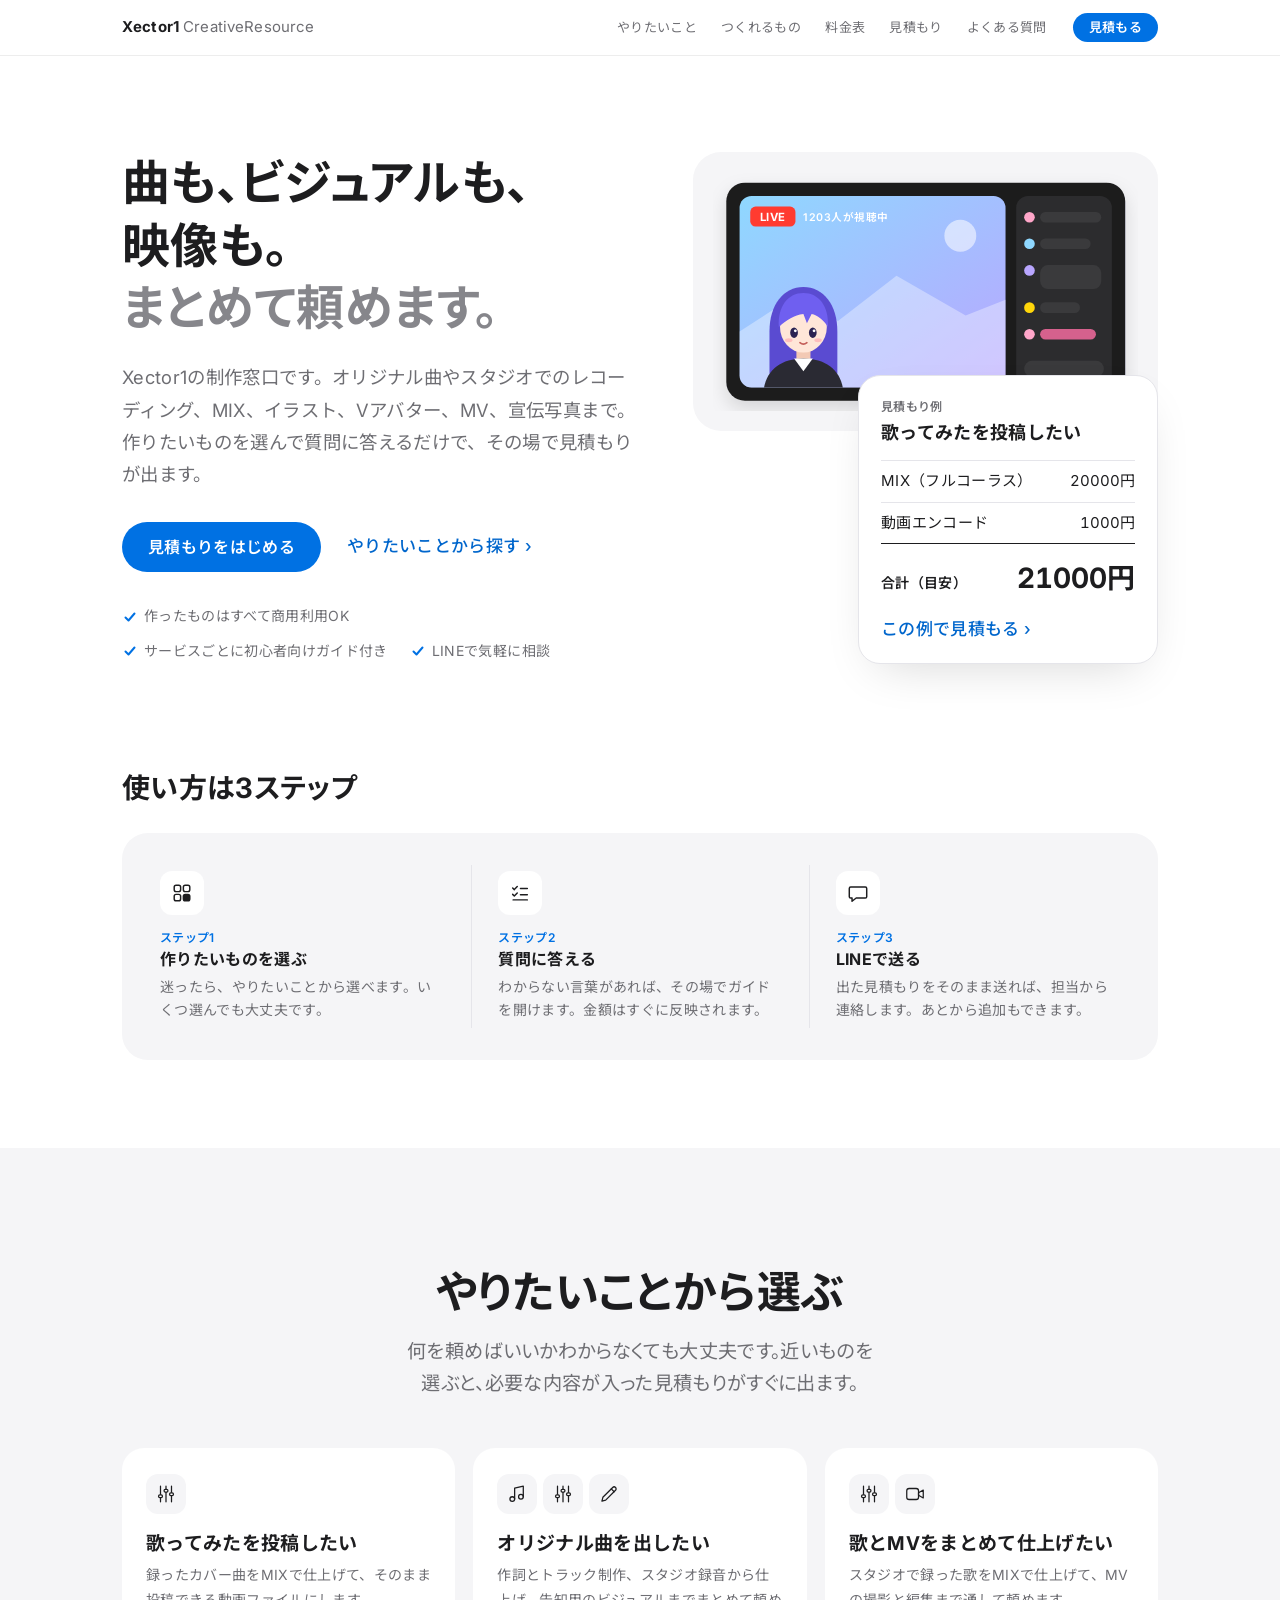
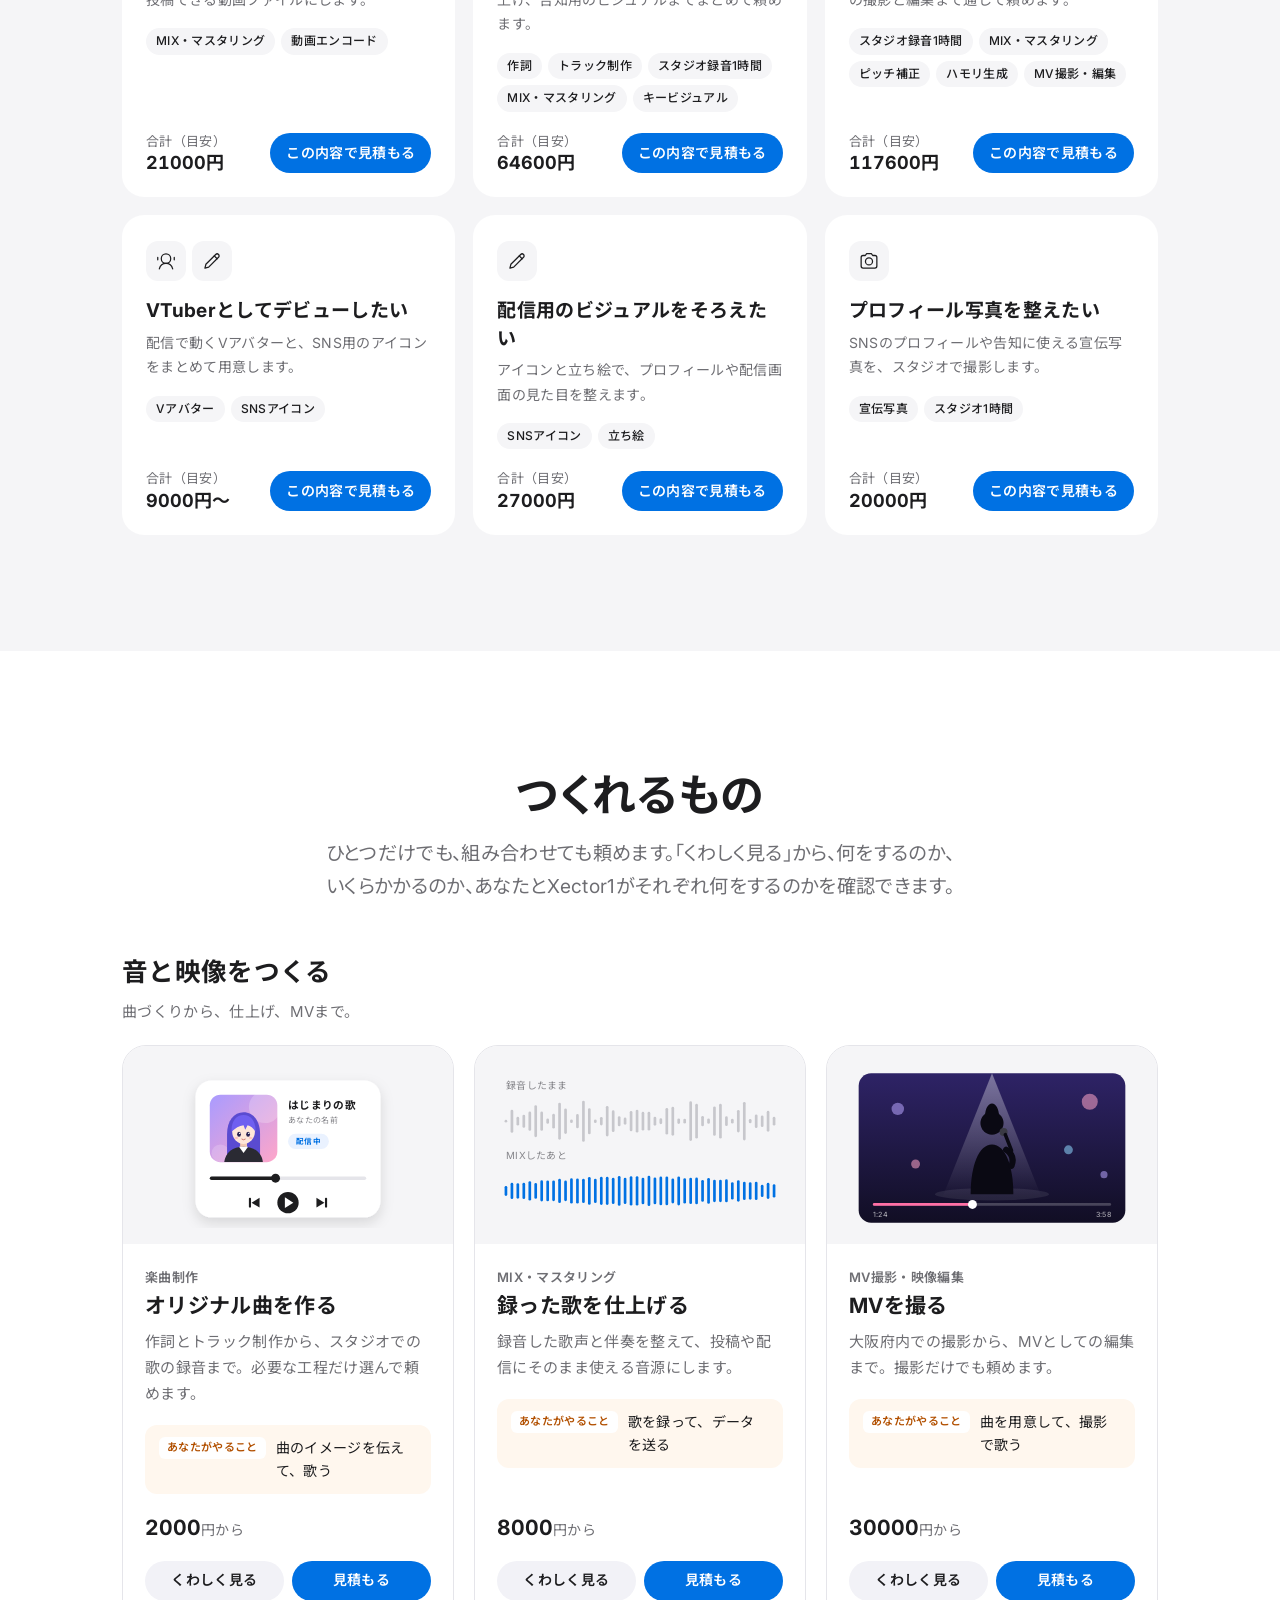
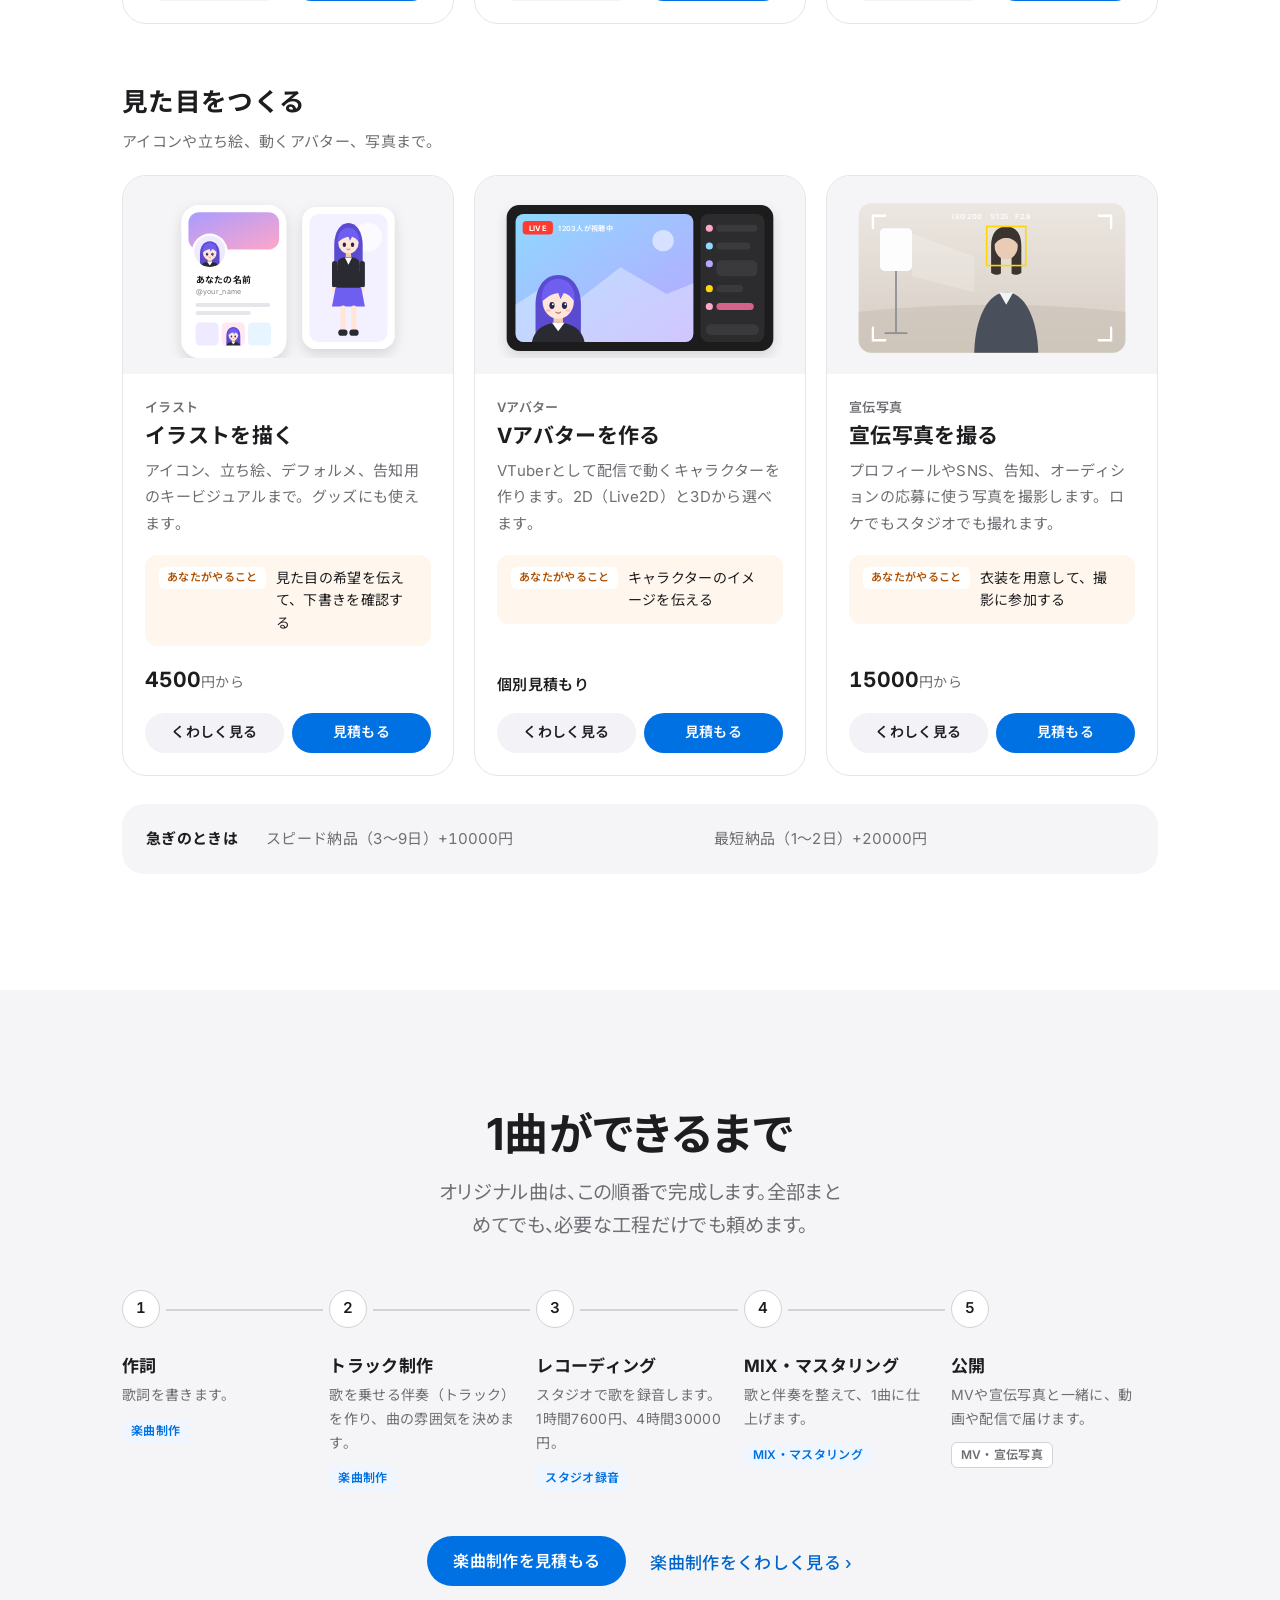
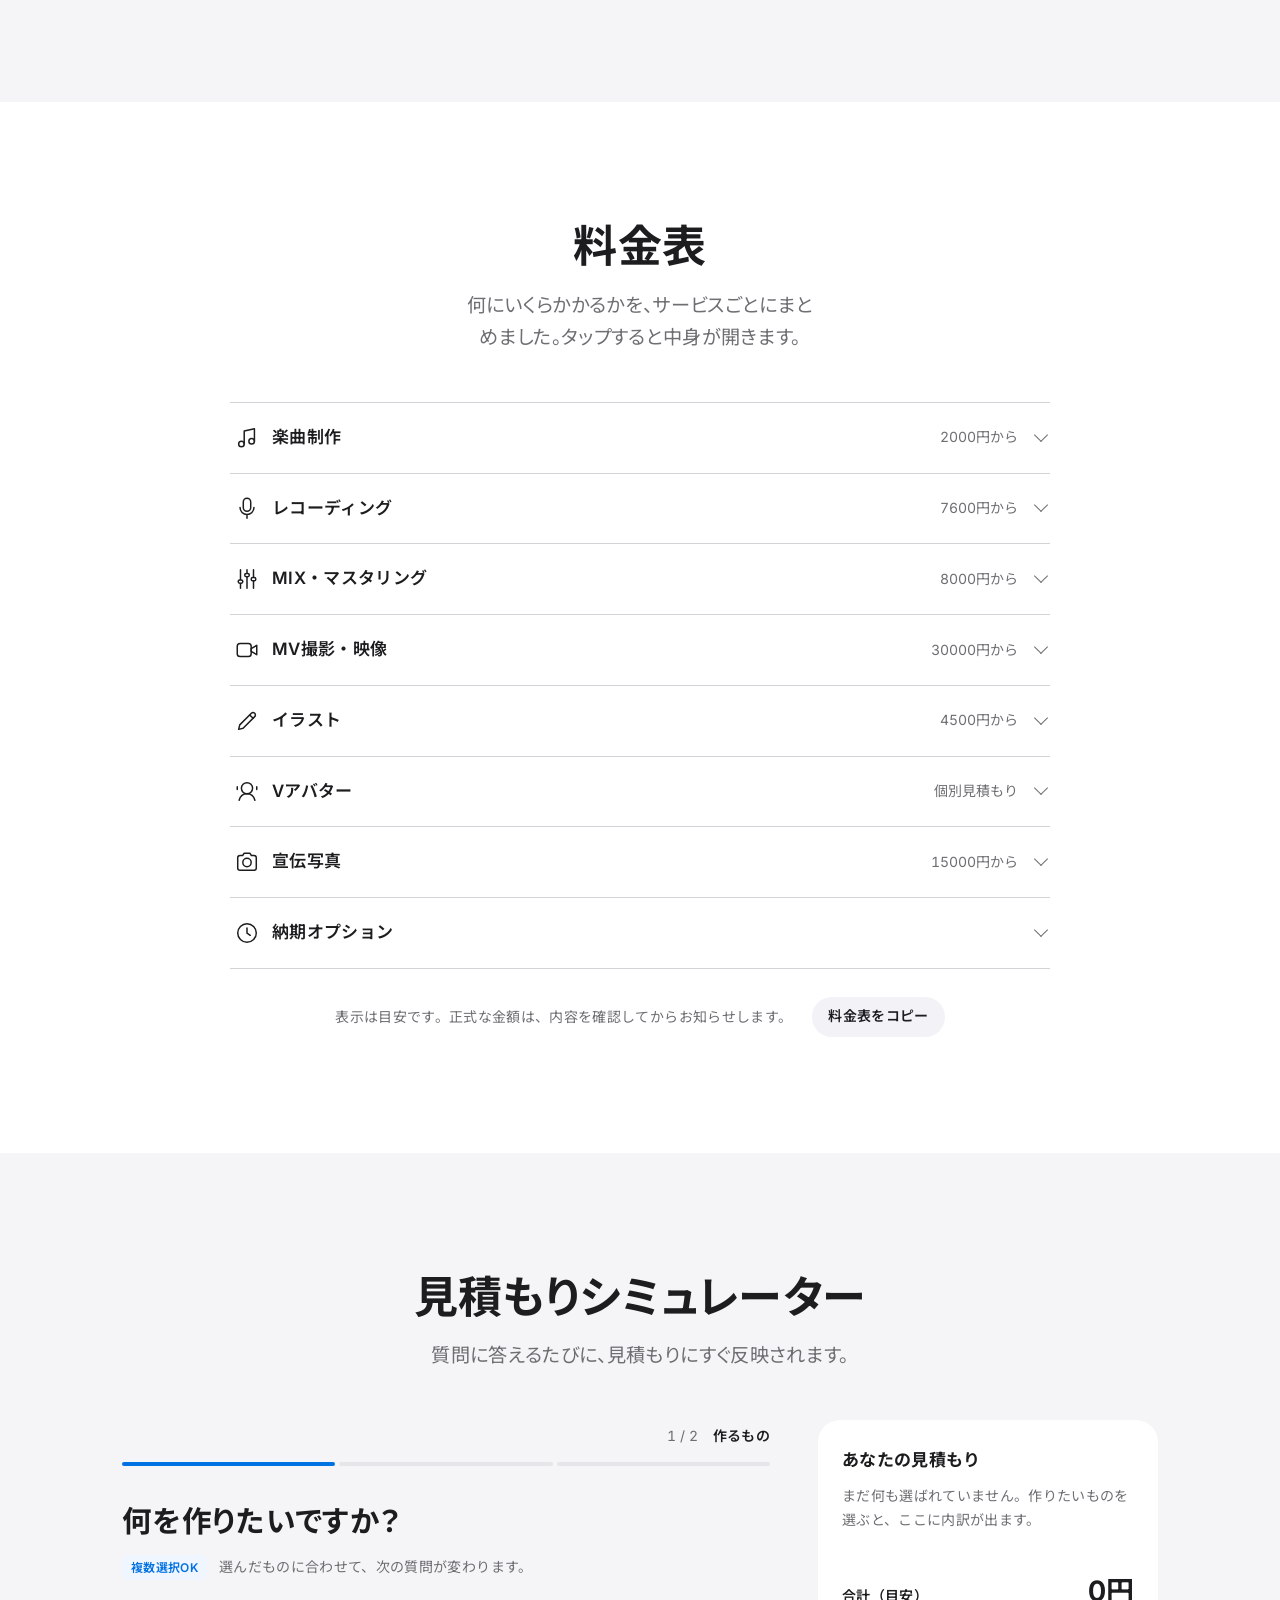
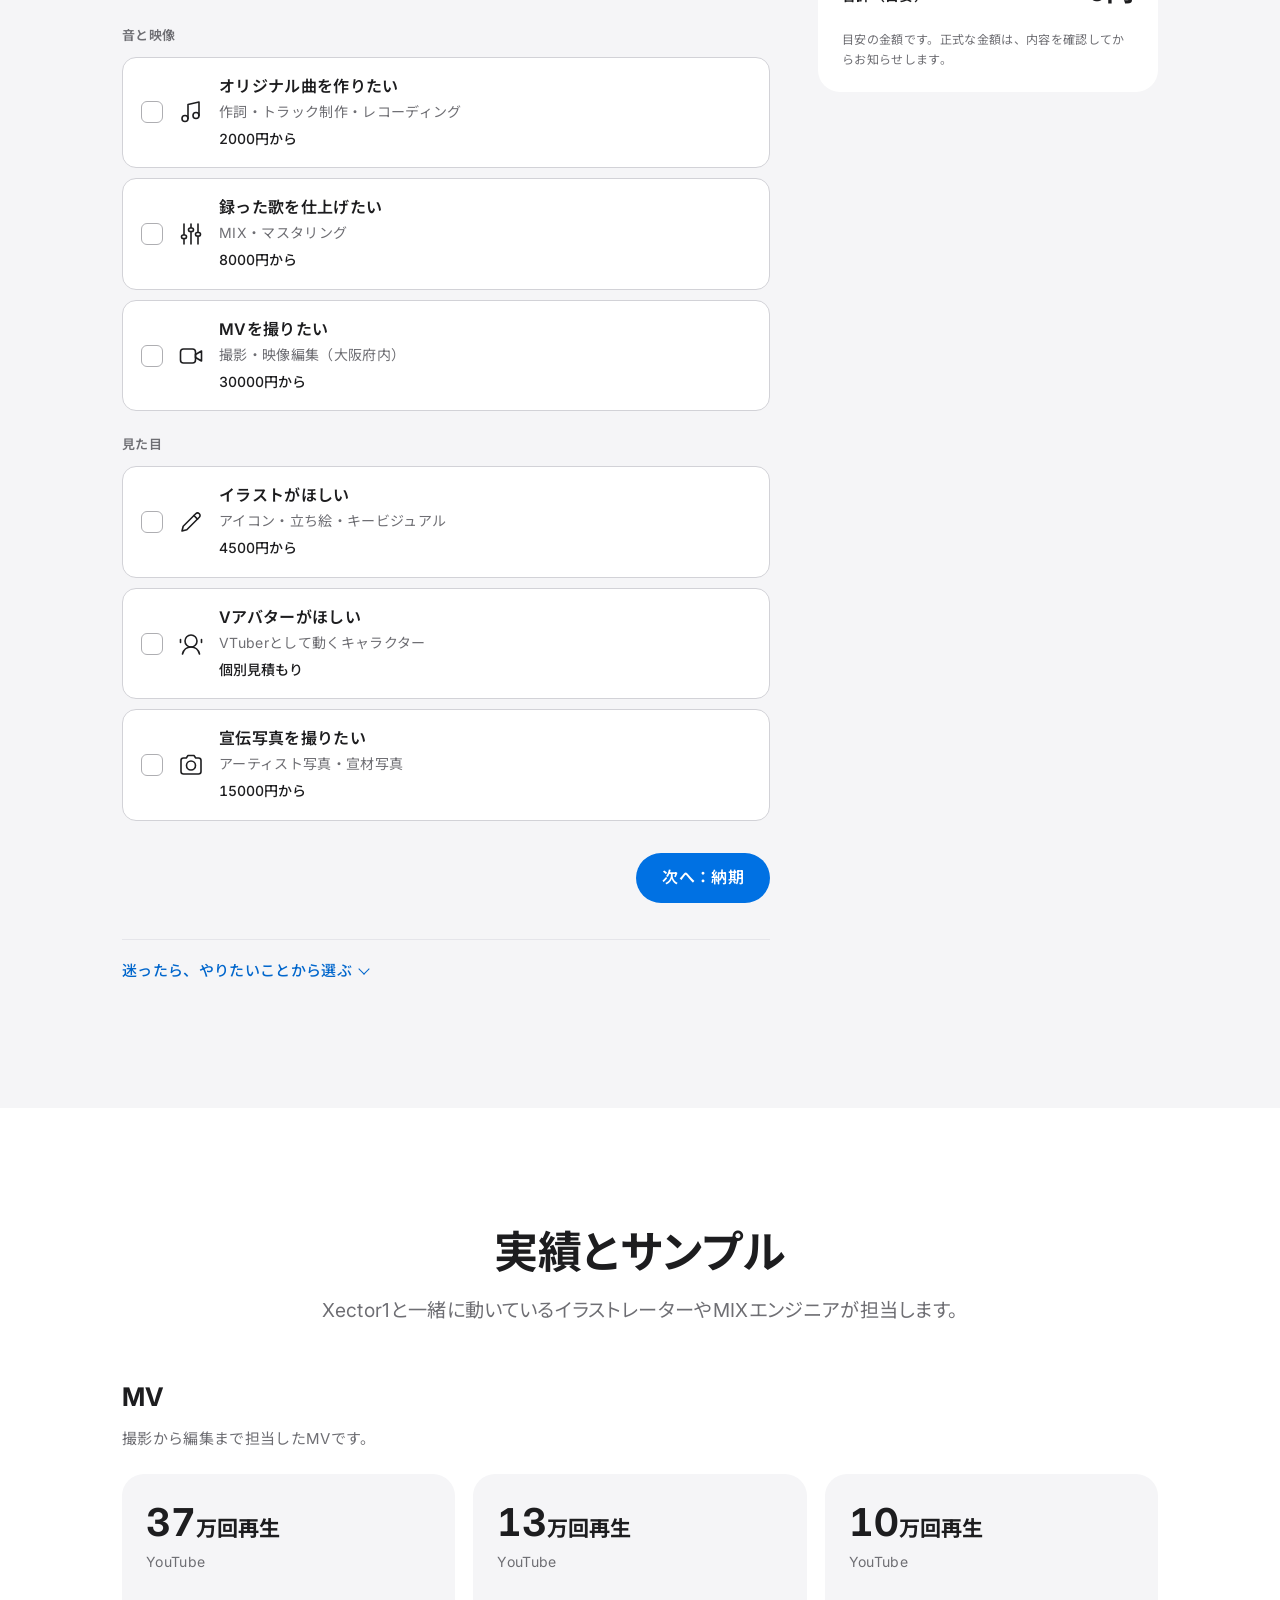
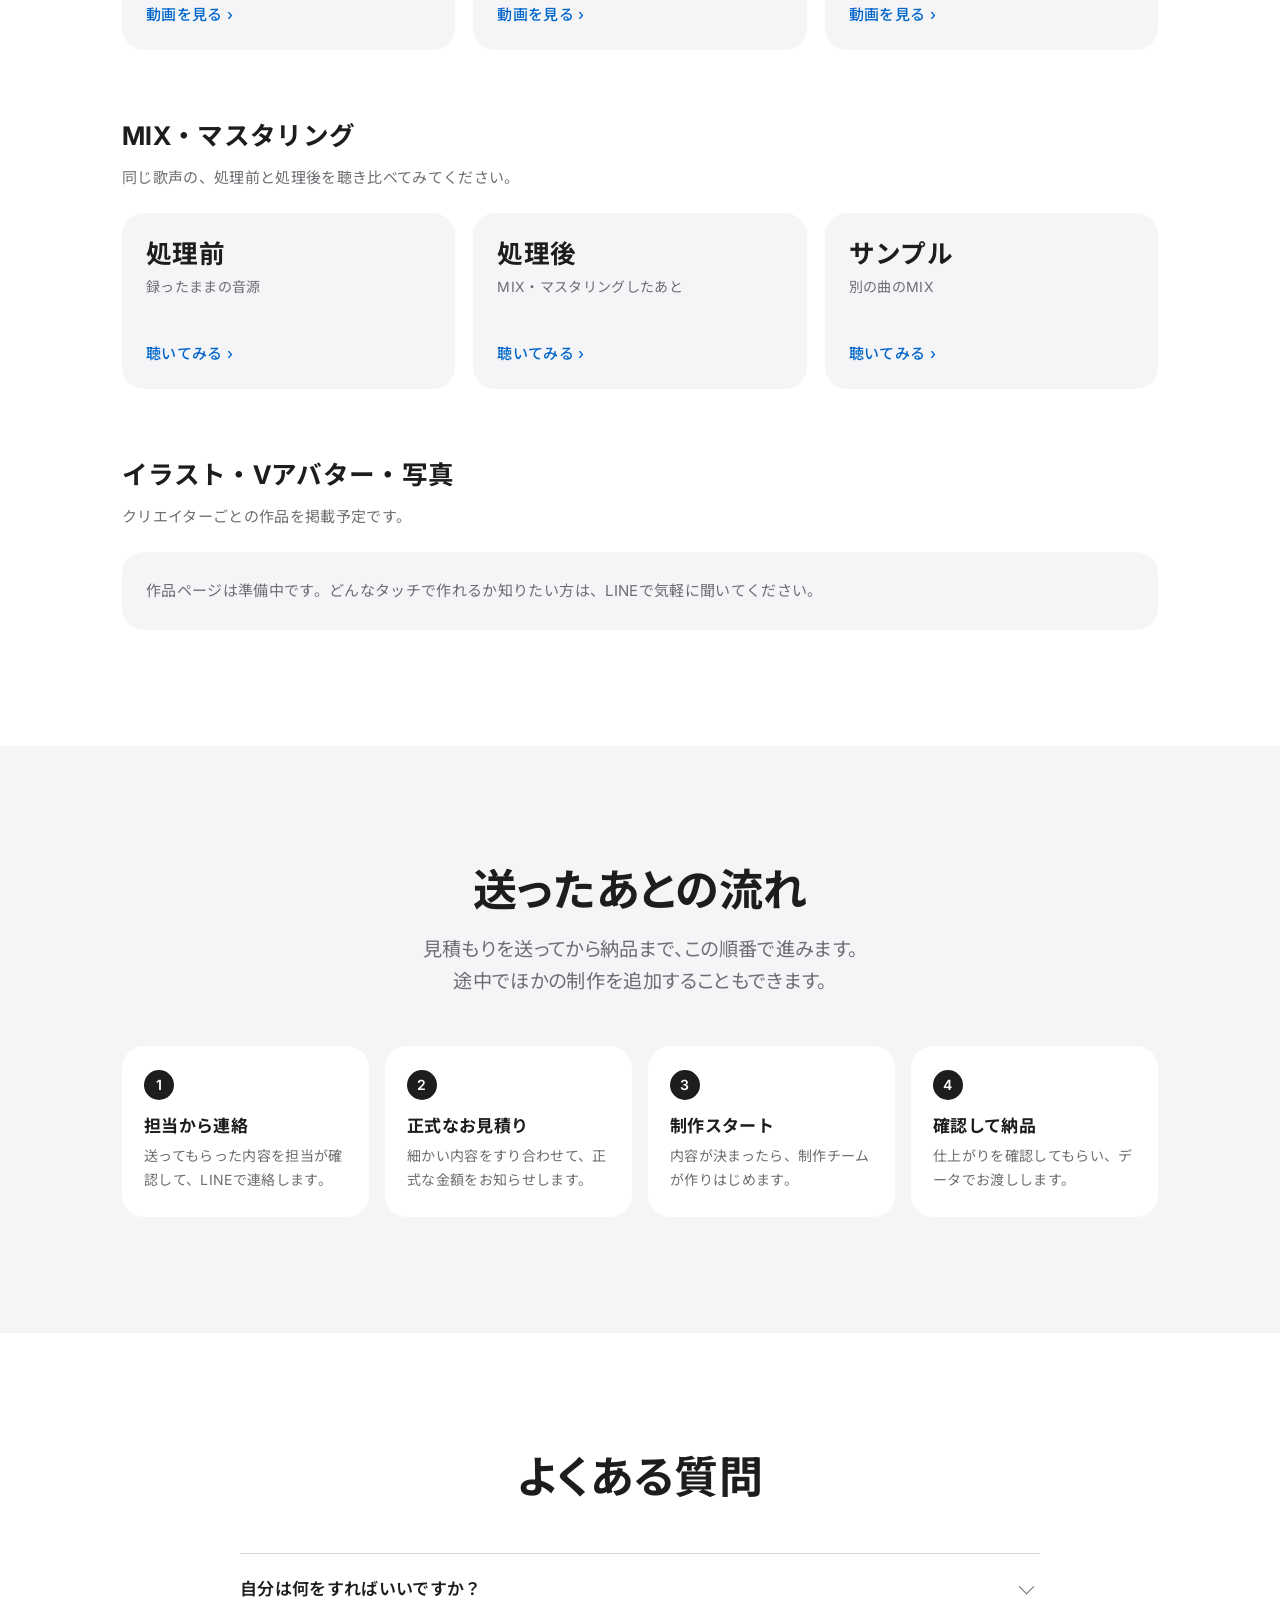
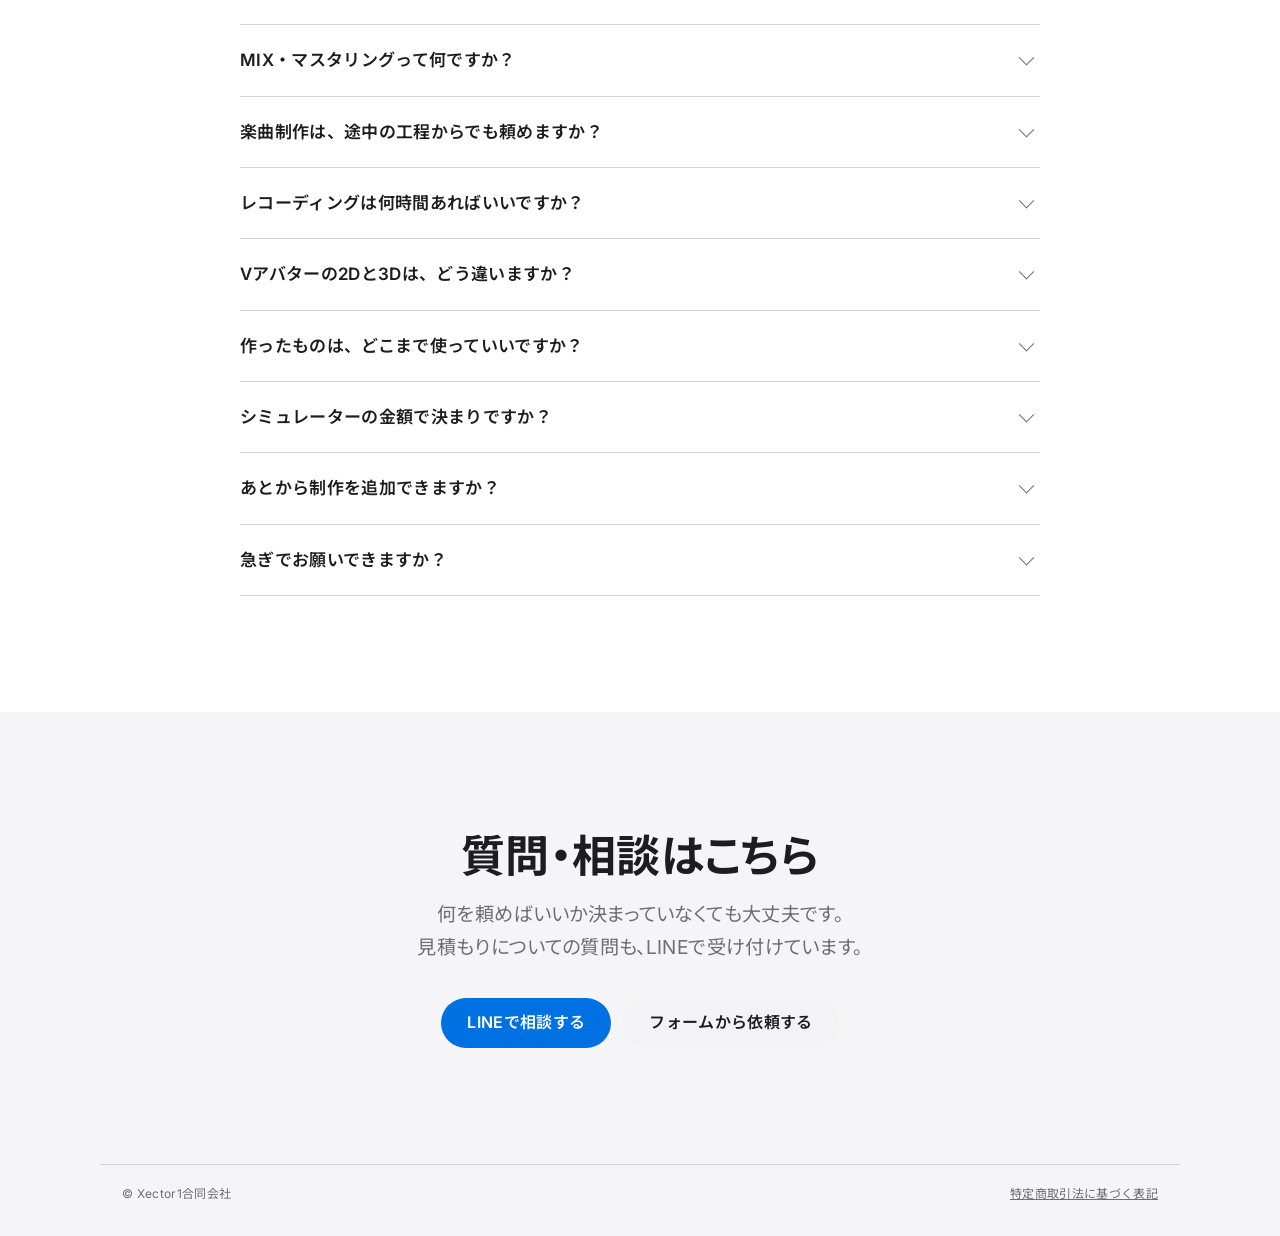
==== creative/index.html @ 6d86d464 "制作メニューを追加" ====
<!doctype html>
<html lang="ja">
<head>
<meta charset="utf-8">
<meta name="viewport" content="width=device-width, initial-scale=1, viewport-fit=cover">
<meta name="color-scheme" content="light">
<script>/* アプリの中（?embed=1）で開いたときは、ページ上部のバーを隠す */try{if(new URLSearchParams(location.search).get('embed')==='1')document.documentElement.classList.add('embedded')}catch(e){}</script>
<title>Xector1 CreativeResource｜制作依頼・見積もり</title>
<meta name="description" content="オリジナル曲、MIX、MV、イラスト、Vアバター、宣伝写真をまとめて頼めるXector1の制作窓口。選んで答えるだけで、その場で見積もりがわかります。">
<link rel="preconnect" href="https://fonts.googleapis.com">
<link rel="preconnect" href="https://fonts.gstatic.com" crossorigin>
<link href="https://fonts.googleapis.com/css2?family=Inter:wght@400;500;600;700&family=Noto+Sans+JP:wght@400;500;700&display=swap" rel="stylesheet">
<style>
:root{
  --bg:#ffffff;--bg-2:#f5f5f7;--text:#1d1d1f;--text-2:#6e6e73;--text-3:#86868b;
  --line:#d2d2d7;--line-2:#e5e5ea;--fill:#f2f2f7;--blue:#0071e3;--blue-2:#0077ed;--tint:#f0f6ff;--link:#0066cc;--red:#d70015;
  --font:"Inter","Hiragino Sans","Hiragino Kaku Gothic ProN","Noto Sans JP","Yu Gothic UI","YuGothic","Meiryo",sans-serif;
  color-scheme:light;
}
:root{box-sizing:border-box;padding-top:env(safe-area-inset-top,0px);padding-bottom:env(safe-area-inset-bottom,0px);background:var(--bg)}
*,*::before,*::after{box-sizing:inherit}
html{scroll-padding-top:calc(env(safe-area-inset-top,0px) + 72px);scroll-padding-bottom:110px;scroll-behavior:smooth}
[hidden]{display:none!important}
body{margin:0;background:var(--bg);color:var(--text);font-family:var(--font);font-size:16px;font-weight:400;line-height:1.75;letter-spacing:.02em;-webkit-font-smoothing:antialiased;text-rendering:optimizeLegibility}
@media (min-width:734px){body{font-size:17px}}
a{color:inherit}
svg{display:block;max-width:100%}
button{font-family:inherit;letter-spacing:inherit}
:focus-visible{outline:2px solid var(--blue);outline-offset:3px}
.wrap{max-width:1080px;margin:0 auto;padding:0 22px}
.num{font-family:"Inter",var(--font);font-feature-settings:"tnum";letter-spacing:0}
.jp-head{font-feature-settings:"palt";word-break:auto-phrase;text-wrap:balance}
.nw{display:inline-block;white-space:nowrap}

/* nav */
.nav{position:sticky;top:env(safe-area-inset-top,0px);z-index:50;height:56px;background:rgba(255,255,255,.82);border-bottom:1px solid rgba(0,0,0,.07)}
@supports (backdrop-filter:blur(20px)){.nav{backdrop-filter:saturate(180%) blur(20px);-webkit-backdrop-filter:saturate(180%) blur(20px)}}
.nav-in{display:flex;align-items:center;gap:26px;height:100%}
.brand{margin-right:auto;font-size:15px;text-decoration:none;white-space:nowrap;letter-spacing:.01em}
.brand b{font-weight:700}
.brand span{color:var(--text-2);margin-left:4px}
.nav-links{display:none;gap:24px;font-size:13px}
.nav-links a{text-decoration:none;color:var(--text-2)}
.nav-links a:hover{color:var(--text)}
.nav-cta{padding:8px 16px;border-radius:999px;background:var(--blue);color:#fff;font-size:13px;font-weight:600;line-height:1;text-decoration:none;white-space:nowrap}
@media (min-width:960px){.nav-links{display:flex}}

/* buttons */
.btn{display:inline-flex;align-items:center;justify-content:center;gap:8px;min-height:50px;padding:0 26px;border:0;border-radius:999px;font-size:16px;font-weight:600;line-height:1.2;text-decoration:none;cursor:pointer;text-align:center}
.btn-blue{background:var(--blue);color:#fff}
.btn-blue:hover{background:var(--blue-2)}
.btn-gray{background:var(--fill);color:var(--text)}
.btn-gray:hover{background:#e8e8ed}
.btn-sm{min-height:40px;padding:0 16px;font-size:14px}
.link{display:inline-flex;align-items:center;gap:4px;padding:0;border:0;background:none;color:var(--link);font-size:inherit;font-weight:500;text-decoration:none;cursor:pointer;text-align:left}
.link:hover{text-decoration:underline}

/* sections */
.sec{padding:88px 0}
.sec-2{background:var(--bg-2)}
@media (min-width:734px){.sec{padding:116px 0}}
.sec-head{margin:0 auto 48px;text-align:center}
.sec-title{margin:0;font-size:clamp(1.75rem,5vw,2.75rem);font-weight:700;line-height:1.28}
.sec-sub{max-width:34em;margin:14px auto 0;font-size:clamp(1rem,2.2vw,1.2rem);color:var(--text-2);line-height:1.7}

/* hero */
.hero{padding:56px 0 72px}
@media (min-width:734px){.hero{padding:96px 0 100px}}
.hero-grid{display:grid;gap:48px;align-items:center}
@media (min-width:920px){.hero-grid{grid-template-columns:1.05fr .95fr;gap:56px}}
.hero-visual{position:relative}
@media (max-width:919px){.hero-visual{max-width:520px}.hero-visual .example{margin-top:-20px}}
.hv-panel{padding:20px;background:var(--bg-2);border-radius:28px}
.hv-panel > svg{width:100%;height:auto}
.hero-visual .example{position:relative;width:min(300px,84%);margin:-56px 0 0 auto;padding:20px 22px 18px}
.hero-visual .ex-row{padding:7px 0}
.hero-visual .ex-total{padding:10px 0 12px}
.hero h1{margin:0;font-size:clamp(2rem,5.6vw,3rem);font-weight:700;line-height:1.3;font-feature-settings:"palt"}
.hero h1 .h1-sub{display:block;color:var(--text-3)}
.hero-sub{max-width:31em;margin:22px 0 0;font-size:clamp(1rem,2.2vw,1.15rem);color:var(--text-2)}
.hero-cta{display:flex;flex-wrap:wrap;align-items:center;gap:14px 26px;margin-top:32px}
.assure{display:flex;flex-wrap:wrap;gap:10px 22px;margin:32px 0 0;padding:0;list-style:none;font-size:14px;color:var(--text-2)}
.assure li{display:flex;align-items:center;gap:6px}
.assure svg{width:16px;height:16px;flex:none;color:var(--blue)}
.example{padding:26px 24px 22px;background:#fff;border:1px solid var(--line-2);border-radius:22px;box-shadow:0 18px 50px -20px rgba(0,0,0,.18)}
.ex-tag{margin:0;font-size:12px;font-weight:600;color:var(--text-2)}
.ex-title{margin:2px 0 14px;font-size:18px;font-weight:700;line-height:1.5}
.ex-row{display:flex;justify-content:space-between;gap:12px;padding:9px 0;border-top:1px solid var(--line-2);font-size:15px}
.ex-total{display:flex;justify-content:space-between;align-items:baseline;gap:12px;padding:14px 0 16px;border-top:1px solid var(--text)}
.ex-total span{font-size:14px;font-weight:600}
.ex-total strong{font-size:28px;font-weight:700}

/* how to */
.howto{padding:0 0 88px}
.howto-title{margin:0 0 20px;font-size:clamp(1.35rem,3.4vw,1.75rem);font-weight:700}
.howto-box{display:grid;background:var(--bg-2);border-radius:26px;padding:10px 24px}
@media (min-width:760px){.howto-box{grid-template-columns:repeat(3,1fr);padding:32px 12px}}
.howto-step{display:flex;gap:16px;padding:20px 0;border-top:1px solid var(--line-2)}
.howto-step:first-child{border-top:0}
@media (min-width:760px){.howto-step{flex-direction:column;gap:14px;padding:6px 26px;border-top:0;border-left:1px solid var(--line-2)}.howto-step:first-child{border-left:0}}
.howto-icon{display:grid;place-items:center;flex:none;width:44px;height:44px;border-radius:12px;background:#fff;color:var(--text)}
.howto-icon svg{width:22px;height:22px}
.howto-step h3{margin:0;font-size:16px;font-weight:700;line-height:1.5}
.howto-step h3 small{display:block;font-size:12px;font-weight:600;color:var(--blue)}
.howto-step p{margin:4px 0 0;font-size:14px;color:var(--text-2);line-height:1.7}

/* goals */
.goal-grid{display:grid;gap:14px}
@media (min-width:700px){.goal-grid{grid-template-columns:1fr 1fr}}
@media (min-width:1000px){.goal-grid{grid-template-columns:repeat(3,1fr);gap:18px}}
.goal{display:flex;flex-direction:column;padding:26px 24px 22px;background:#fff;border-radius:22px}
.goal-icons{display:flex;gap:6px;margin-bottom:16px}
.gi{display:grid;place-items:center;width:40px;height:40px;border-radius:12px;background:var(--bg-2);color:var(--text)}
.gi svg{width:22px;height:22px}
.goal h3{margin:0 0 6px;font-size:19px;font-weight:700;line-height:1.45}
.goal p{margin:0 0 16px;font-size:14px;color:var(--text-2);line-height:1.75}
.chips{display:flex;flex-wrap:wrap;gap:6px;margin:0 0 20px;padding:0;list-style:none}
.chips li{padding:3px 10px;border-radius:999px;background:var(--bg-2);font-size:12px;font-weight:500;line-height:1.7}
.goal-foot{display:flex;align-items:center;justify-content:space-between;gap:12px;margin-top:auto}
.goal-price{font-size:13px;color:var(--text-2);line-height:1.4}
.goal-price b{display:block;font-size:18px;font-weight:700;color:var(--text)}

/* services */
.svc-group+.svc-group{margin-top:56px}
.svc-group-title{margin:0 0 4px;font-size:clamp(1.3rem,3vw,1.6rem);font-weight:700}
.svc-group-sub{margin:0 0 20px;font-size:15px;color:var(--text-2)}
.svc-grid{display:grid;gap:16px}
@media (min-width:900px){.svc-grid{grid-template-columns:repeat(3,1fr);gap:20px}}
.svc{display:flex;flex-direction:column;background:#fff;border:1px solid var(--line-2);border-radius:24px;overflow:hidden}
.svc-viz{padding:22px 22px 16px;background:var(--bg-2)}
.svc-viz > svg{width:100%;height:160px}
.viz-t{font-family:var(--font)}
.viz-label{font-size:11px;fill:var(--text-3);font-family:var(--font)}
.svc-body{display:flex;flex-direction:column;flex:1;padding:22px 22px 22px}
.svc-kind{margin:0;font-size:13px;font-weight:600;color:var(--text-2)}
.svc h3{margin:2px 0 8px;font-size:21px;font-weight:700;line-height:1.4}
.svc-desc{margin:0 0 18px;font-size:15px;color:var(--text-2);line-height:1.75}
.svc-you{display:flex;align-items:flex-start;gap:10px;margin:0 0 16px;padding:12px 14px;border-radius:12px;background:#fff7ee;font-size:14px;line-height:1.6}
.svc-you b{flex:none;padding:1px 8px;border-radius:6px;background:#fff;color:#b25000;font-size:11px;font-weight:600;line-height:1.8}
.svc-from{margin:auto 0 14px;font-size:14px;color:var(--text-2)}
.svc-from strong{font-size:21px;font-weight:700;color:var(--text)}
.svc-from .tbd{font-size:15px;font-weight:600;color:var(--text)}
.svc-actions{display:grid;grid-template-columns:1fr 1fr;gap:8px}
.speed-note{display:grid;gap:4px 28px;margin-top:28px;padding:22px 24px;background:var(--bg-2);border-radius:22px;font-size:15px}
@media (min-width:760px){.speed-note{grid-template-columns:auto 1fr 1fr;align-items:center}}
.speed-note b{font-weight:700}
.speed-note span{color:var(--text-2)}

/* process */
.proc{display:grid;margin:0;padding:0;list-style:none}
.proc li{position:relative;padding:0 0 30px 56px}
.proc li::before{content:"";position:absolute;left:18px;top:40px;bottom:4px;width:2px;background:var(--line)}
.proc li:last-child{padding-bottom:0}
.proc li:last-child::before{display:none}
.proc-n{position:absolute;left:0;top:0;display:grid;place-items:center;width:38px;height:38px;border-radius:50%;background:#fff;border:1.5px solid var(--line);font-size:15px;font-weight:600}
.proc h3{margin:0;padding-top:6px;font-size:17px;font-weight:700;line-height:1.5}
.proc p{margin:4px 0 8px;font-size:14px;color:var(--text-2);line-height:1.7}
.proc-tag{display:inline-block;padding:2px 9px;border-radius:6px;font-size:12px;font-weight:600;line-height:1.7;background:var(--tint);color:var(--blue)}
.proc-tag.alt{background:#fff;color:var(--text-2);border:1px solid var(--line)}
@media (min-width:900px){
  .proc{grid-template-columns:repeat(5,1fr)}
  .proc li{padding:58px 18px 0 0}
  .proc li::before{left:44px;right:6px;top:19px;bottom:auto;width:auto;height:2px}
  .proc li:last-child::before{display:none}
}
.proc-cta{display:flex;flex-wrap:wrap;justify-content:center;gap:12px 24px;margin-top:44px}

/* simulator */
.sim{padding-bottom:0}
.sim-grid{display:grid;gap:40px;align-items:start}
@media (min-width:900px){.sim-grid{grid-template-columns:minmax(0,1fr) 340px;gap:48px}}
.sim-grid.is-result{grid-template-columns:minmax(0,1fr);max-width:720px;margin:0 auto}
.sim-grid.is-result .panel{display:none}
.sim-top{display:flex;align-items:center;gap:14px;min-height:32px;font-size:14px;color:var(--text-2)}
.sim-top .link{font-size:15px}
.step-name{margin-left:auto}
.step-name b{color:var(--text);font-weight:600}
.segs{display:flex;gap:4px;margin:10px 0 34px}
.segs i{flex:1;height:4px;border-radius:4px;background:var(--line-2)}
.segs i.done{background:var(--blue);opacity:.35}
.segs i.cur{background:var(--blue)}
#stepHost:focus{outline:none}
.q-title{margin:0;font-size:clamp(1.4rem,4vw,1.85rem);font-weight:700;line-height:1.45}
.q-meta{display:flex;flex-wrap:wrap;align-items:center;gap:8px 12px;margin:12px 0 14px}
.tag{padding:3px 9px;border-radius:6px;background:var(--tint);color:var(--blue);font-size:12px;font-weight:600;line-height:1.6;white-space:nowrap}
.q-note{font-size:14px;color:var(--text-2)}
.guide-link{display:inline-flex;align-items:center;gap:6px;margin:0 0 22px;padding:0;border:0;background:none;color:var(--link);font-size:14px;cursor:pointer}
.guide-link svg{width:16px;height:16px}
.guide-link:hover{text-decoration:underline}
.opts{display:grid;gap:10px}
.opt-group{margin:22px 0 10px;font-size:13px;font-weight:600;color:var(--text-2)}
.opt-group:first-child{margin-top:0}
.opt,.item{position:relative;display:flex;align-items:center;gap:14px;padding:16px 18px;background:#fff;border:1px solid var(--line);border-radius:14px;transition:border-color .15s,background-color .15s,box-shadow .15s}
.opt{cursor:pointer}
.opt:hover{border-color:var(--text-3)}
.opt.is-on,.item.is-on{border-color:var(--blue);box-shadow:0 0 0 1px var(--blue);background:var(--tint)}
.opt input{position:absolute;inset:0;width:100%;height:100%;margin:0;opacity:0;cursor:pointer}
.opt:has(input:focus-visible){outline:2px solid var(--blue);outline-offset:3px}
.ctrl{position:relative;flex:none;width:22px;height:22px;border:1.5px solid #aeaeb2;border-radius:50%;background:#fff}
.ctrl.box{border-radius:6px}
.is-on .ctrl{border-color:var(--blue);background:var(--blue)}
.is-on .ctrl::after{content:"";position:absolute;left:50%;top:50%;width:8px;height:8px;border-radius:50%;background:#fff;transform:translate(-50%,-50%)}
.is-on .ctrl.box::after{width:6px;height:11px;border-radius:0;background:none;border:solid #fff;border-width:0 2px 2px 0;transform:translate(-50%,-62%) rotate(45deg)}
.opt-icon{flex:none;width:28px;height:28px;color:var(--text)}
.opt-body{flex:1;min-width:0}
.opt-name{display:block;font-size:16px;font-weight:600;line-height:1.5}
.opt-hint{display:block;margin-top:2px;font-size:14px;color:var(--text-2);line-height:1.65}
.opt-from{display:block;margin-top:4px;font-size:14px;font-weight:500;color:var(--text)}
.opt-price{flex:none;font-size:15px;font-weight:500;white-space:nowrap}
.opt-price.tbd{font-size:13px;color:var(--text-2);font-weight:500}
.item .unit{display:block;margin-top:2px;font-size:14px;color:var(--text-2)}
.subq{margin:0 0 28px;padding:0;border:0;min-width:0}
.subq legend{padding:0;margin:0 0 10px;font-size:15px;font-weight:600}
.stepper{display:inline-flex;align-items:center;gap:8px;flex:none}
.stepper button{width:38px;height:38px;border:0;border-radius:50%;background:var(--fill);color:var(--text);font-size:20px;line-height:1;cursor:pointer}
.stepper button:hover{background:#e8e8ed}
.stepper button:disabled{opacity:.35;cursor:default}
.stepper output{min-width:2ch;font-size:17px;font-weight:600;text-align:center}
.included{display:flex;justify-content:space-between;align-items:center;gap:14px;margin-bottom:10px;padding:14px 18px;border:1px dashed var(--line);border-radius:14px;font-size:14px;color:var(--text-2)}
.included b{color:var(--text);font-weight:600;white-space:nowrap}
.count{margin-top:10px}
.note-box{display:flex;flex-wrap:wrap;align-items:center;justify-content:space-between;gap:10px 16px;margin-top:16px;padding:16px 18px;background:#fff;border-radius:14px;font-size:14px;color:var(--text-2)}
.note-box b{color:var(--text);font-weight:600}
.err{margin:16px 0 0;font-size:14px;font-weight:600;color:var(--red)}
.q-actions{display:none;margin-top:32px}
@media (min-width:900px){.q-actions{display:flex;justify-content:flex-end}}
.presets{margin-top:36px;border-top:1px solid var(--line-2)}
.presets summary{display:flex;align-items:center;gap:8px;padding:18px 0 4px;color:var(--link);font-size:15px;font-weight:500;cursor:pointer;list-style:none}
.presets summary::-webkit-details-marker{display:none}
.presets summary::after{content:"";width:7px;height:7px;border-right:1.6px solid currentColor;border-bottom:1.6px solid currentColor;transform:translateY(-2px) rotate(45deg);transition:transform .2s}
.presets[open] summary::after{transform:translateY(2px) rotate(-135deg)}
.presets > p{margin:4px 0 14px;font-size:14px;color:var(--text-2)}
.preset-grid{display:grid;gap:10px}
@media (min-width:600px){.preset-grid{grid-template-columns:1fr 1fr}}
.preset{display:flex;flex-direction:column;gap:2px;padding:16px 18px;border:1px solid var(--line);border-radius:14px;background:#fff;text-align:left;color:var(--text);cursor:pointer;transition:border-color .15s}
.preset:hover{border-color:var(--blue)}
.preset-name{font-size:15px;font-weight:600;line-height:1.5}
.preset-items{font-size:13px;color:var(--text-2);line-height:1.6}
.preset-price{margin-top:6px;font-size:14px;color:var(--text-2)}
.preset-price b{font-size:16px;color:var(--text);font-weight:600}
.sim-space{height:88px}
@media (min-width:900px){.sim-space{height:120px}}

/* panel */
.panel{position:sticky;top:88px;display:none;padding:26px 24px 22px;background:#fff;border-radius:22px}
@media (min-width:900px){.panel{display:block}}
.panel h3{margin:0 0 6px;font-size:17px;font-weight:700}
.sum-empty{margin:8px 0 18px;font-size:14px;color:var(--text-2)}
.sum-group{padding:12px 0;border-bottom:1px solid var(--line)}
.sum-group h4{margin:0 0 4px;font-size:12px;font-weight:600;color:var(--text-2)}
.sum-row{display:flex;justify-content:space-between;gap:12px;font-size:14px;line-height:1.8}
.sum-row span:last-child{white-space:nowrap}
.sum-row .tbd{color:var(--text-2);font-size:13px}
.sum-total{display:flex;justify-content:space-between;align-items:baseline;gap:12px;padding-top:16px}
.sum-total span{font-size:14px;font-weight:600;white-space:nowrap}
.sum-total strong{font-size:28px;font-weight:700;text-align:right}
.sum-total strong.small{font-size:20px}
.sum-notes{margin:8px 0 0;padding:0;list-style:none;font-size:13px;color:var(--text-2);line-height:1.7}
.panel .fine{margin:14px 0 0;font-size:12px;color:var(--text-2);line-height:1.7}

/* mobile bar */
.mbar{position:sticky;bottom:0;z-index:30;background:rgba(255,255,255,.92);border-top:1px solid rgba(0,0,0,.08);padding:10px 0 calc(10px + env(safe-area-inset-bottom,0px))}
@supports (backdrop-filter:blur(20px)){.mbar{backdrop-filter:saturate(180%) blur(20px);-webkit-backdrop-filter:saturate(180%) blur(20px)}}
@media (min-width:900px){.mbar{display:none}}
.mbar-in{display:flex;align-items:center;gap:12px}
.mbar-sum{display:flex;flex-direction:column;align-items:flex-start;margin-right:auto;padding:4px 0;border:0;background:none;color:var(--text);text-align:left;cursor:pointer;line-height:1.3}
.mbar-sum small{display:flex;align-items:center;gap:6px;font-size:12px;color:var(--text-2)}
.mbar-sum small em{font-style:normal;color:var(--link)}
.mbar-sum strong{font-size:21px;font-weight:700}
.mbar .btn{min-height:46px;padding:0 20px;font-size:15px}
.mbar-detail{max-height:46vh;overflow:auto;margin-bottom:10px;padding:4px 18px 14px;background:var(--bg-2);border-radius:16px}
.mbar-detail .sum-group:last-child{border-bottom:0}

/* result */
.receipt{margin-top:18px;padding:8px 24px 24px;background:#fff;border-radius:22px}
.receipt .date{display:block;padding-top:16px;font-size:12px;color:var(--text-3)}
.receipt .sum-row{font-size:15px}
.receipt .sum-total strong{font-size:clamp(2rem,6vw,2.4rem)}
.receipt .sum-total strong.small{font-size:clamp(1.4rem,4vw,1.7rem)}
.fine{margin:14px 2px 0;font-size:14px;color:var(--text-2)}
.upsell{margin-top:44px}
.upsell h4,.send h4{margin:0 0 4px;font-size:20px;font-weight:700}
.upsell > p,.send > p{margin:0 0 16px;font-size:14px;color:var(--text-2)}
.up-list{display:grid;gap:10px}
.up{display:flex;align-items:center;gap:14px;padding:16px 18px;border:1px solid var(--line);border-radius:14px;background:#fff}
.up .opt-body b{display:block;font-size:15px;font-weight:600;line-height:1.5}
.up .opt-body span{display:block;font-size:13px;color:var(--text-2);line-height:1.6}
.up .btn{flex:none}
.up .opt-body .up-from{margin-top:4px;font-size:13px;font-weight:500;color:var(--text)}
.send{margin-top:48px}
.field{display:block;margin-bottom:16px}
.field span{display:block;margin-bottom:6px;font-size:14px;font-weight:600}
.field input,.field textarea{width:100%;padding:13px 16px;border:1px solid var(--line);border-radius:12px;background:#fff;color:var(--text);font:400 16px/1.6 var(--font);letter-spacing:.02em}
.field input:focus,.field textarea:focus{outline:none;border-color:var(--blue);box-shadow:0 0 0 4px rgba(0,113,227,.16)}
.field textarea{min-height:120px;resize:vertical}
.field textarea::placeholder{color:var(--text-3)}
.actions{display:grid;gap:10px;margin-top:6px}
.actions .btn{width:100%}
.preview{margin-top:16px;font-size:14px}
.preview summary{color:var(--link);cursor:pointer}
.preview pre{margin:12px 0 0;padding:16px;max-height:300px;overflow:auto;white-space:pre-wrap;word-break:break-word;background:#fff;border-radius:14px;font:400 13px/1.8 var(--font)}
.result-nav{display:flex;flex-wrap:wrap;justify-content:center;gap:8px 24px;margin-top:32px;font-size:15px}

/* guide dialog */
.guide{width:min(740px,calc(100% - 40px));max-width:none;max-height:calc(100vh - 48px);padding:0;border:0;border-radius:24px;background:#fff;color:var(--text);box-shadow:0 30px 90px -20px rgba(0,0,0,.4);overflow:hidden}
.guide[open]{display:flex;flex-direction:column}
.guide::backdrop{background:rgba(0,0,0,.42)}
@media (max-width:733px){.guide{width:100%;max-height:92vh;margin:auto 0 0;border-radius:22px 22px 0 0}}
.g-head{display:flex;align-items:flex-start;gap:16px;padding:22px 24px 14px}
.g-tabwrap{padding:0 24px 14px;border-bottom:1px solid var(--line-2)}
.g-tabs{display:flex;gap:4px;padding:4px;background:var(--fill);border-radius:12px;overflow-x:auto;scrollbar-width:none}
.g-tabs::-webkit-scrollbar{display:none}
.g-tab{flex:1;min-width:max-content;padding:8px 12px;border:0;border-radius:9px;background:none;color:var(--text-2);font-size:14px;font-weight:600;cursor:pointer;white-space:nowrap}
.g-tab[aria-selected="true"]{background:#fff;color:var(--text);box-shadow:0 1px 3px rgba(0,0,0,.12)}
.g-lead{margin:20px 0 0;padding:16px 18px;border-radius:14px;background:var(--bg-2);font-size:15px;line-height:1.8}
.g-lead b{font-weight:700}
.g-vs{display:grid;gap:12px}
@media (min-width:600px){.g-vs{grid-template-columns:1fr 1fr}}
.g-box{padding:20px;border-radius:16px;background:var(--bg-2)}
.g-box.good{background:var(--tint)}
.g-box h4{margin:0 0 12px;font-size:15px;font-weight:700}
.g-box.good h4{color:var(--blue)}
.g-box.you h4{color:#b25000}
.g-box.you{background:#fff7ee}
.actor{display:inline-block;margin-left:8px;padding:1px 8px;border-radius:6px;font-size:11px;font-weight:600;line-height:1.7;vertical-align:1px;white-space:nowrap}
.actor.you{background:#fff1e0;color:#b25000}
.actor.x1{background:var(--tint);color:var(--blue)}
.actor.both{background:var(--fill);color:var(--text-2)}
.g-flow .actor{display:inline-block;font-size:11px;line-height:1.7;margin-left:8px}
.g-flow .actor.you{color:#b25000}
.g-flow .actor.x1{color:var(--blue)}
.g-flow .actor.both{color:var(--text-2)}
.g-head p{margin:0;font-size:13px;font-weight:600;color:var(--text-2)}
.g-head h2{margin:2px 0 0;font-size:22px;font-weight:700;line-height:1.4}
.g-close{display:grid;place-items:center;flex:none;width:36px;height:36px;margin-left:auto;border:0;border-radius:50%;background:var(--fill);color:var(--text);cursor:pointer}
.g-close svg{width:14px;height:14px}
.g-body{flex:1;min-height:0;overflow:auto;padding:6px 24px 28px;overscroll-behavior:contain}
.g-viz{margin:18px 0 4px;padding:20px;background:var(--bg-2);border-radius:18px}
.g-viz > svg{width:100%;height:170px}
.g-sec{padding-top:26px}
.g-sec h3{margin:0 0 10px;font-size:17px;font-weight:700}
.g-sec > p{margin:0;font-size:15px;color:var(--text-2);line-height:1.85}
.g-check,.g-dot{margin:0;padding:0;list-style:none;display:grid;gap:8px;font-size:15px}
.g-check li,.g-dot li{position:relative;padding-left:28px;line-height:1.7}
.g-check li::before{content:"";position:absolute;left:4px;top:5px;width:6px;height:11px;border:solid var(--blue);border-width:0 2px 2px 0;transform:rotate(45deg)}
.g-dot li::before{content:"";position:absolute;left:7px;top:11px;width:6px;height:6px;border-radius:50%;background:var(--text-3)}
.g-flow{margin:0;padding:0;list-style:none;display:grid;gap:0}
.g-flow li{position:relative;padding:0 0 18px 44px}
.g-flow li::before{content:"";position:absolute;left:14px;top:32px;bottom:2px;width:2px;background:var(--line-2)}
.g-flow li:last-child{padding-bottom:0}
.g-flow li:last-child::before{display:none}
.g-flow .n{position:absolute;left:0;top:0;display:grid;place-items:center;width:30px;height:30px;border-radius:50%;background:var(--text);color:#fff;font-size:13px;font-weight:600}
.g-flow b{display:block;padding-top:3px;font-size:15px;font-weight:600;line-height:1.5}
.g-flow span{display:block;font-size:14px;color:var(--text-2);line-height:1.7}
.g-compare{display:grid;gap:10px}
@media (min-width:560px){.g-compare{grid-template-columns:1fr 1fr}}
.g-compare div{padding:18px;background:var(--bg-2);border-radius:14px}
.g-compare b{display:block;font-size:15px;font-weight:700;margin-bottom:4px}
.g-compare span{font-size:14px;color:var(--text-2);line-height:1.75}
.g-price{margin:0;padding:0;list-style:none}
.g-price li{display:flex;justify-content:space-between;align-items:baseline;gap:16px;padding:12px 0;border-top:1px solid var(--line-2);font-size:15px}
.g-price li small{display:block;font-size:13px;color:var(--text-2);line-height:1.6}
.g-price li > span:last-child{white-space:nowrap;font-weight:500}
.g-price .sub{padding-top:16px;border-top:0;font-size:12px;font-weight:600;color:var(--text-3)}
.g-price-note{margin:12px 0 0!important;font-size:13px!important}
.g-foot{display:flex;gap:10px;padding:14px 24px calc(14px + env(safe-area-inset-bottom,0px));border-top:1px solid var(--line-2);background:#fff}
.g-foot .btn{flex:1;min-height:48px}
.g-foot .btn-gray{flex:0 0 auto;padding:0 24px}

/* works */
.works-block+.works-block{margin-top:64px}
.works-block h3{margin:0;font-size:clamp(1.3rem,3vw,1.6rem);font-weight:700}
.works-block>p{margin:6px 0 22px;font-size:15px;color:var(--text-2)}
.works-grid{display:grid;gap:14px}
@media (min-width:734px){.works-grid{grid-template-columns:repeat(3,1fr);gap:18px}}
.work{display:flex;flex-direction:column;justify-content:space-between;gap:26px;min-height:176px;padding:26px 24px 22px;background:var(--bg-2);border-radius:22px;text-decoration:none;color:var(--text)}
.work-num{display:block;font-size:clamp(1.9rem,4vw,2.4rem);font-weight:700;line-height:1.15}
.work-num small{font-size:.55em}
.work-num.word{font-size:1.6rem}
.work-cap{display:block;margin-top:6px;font-size:14px;color:var(--text-2)}
.work .link{font-size:15px}
.work:hover .link{text-decoration:underline}
.work-soon{padding:26px 24px;background:var(--bg-2);border-radius:22px;font-size:15px;color:var(--text-2)}

/* flow */
.flow{display:grid;gap:12px;margin:0;padding:0;list-style:none}
@media (min-width:760px){.flow{grid-template-columns:repeat(4,1fr);gap:16px}}
.flow li{padding:24px 22px;background:#fff;border-radius:22px}
.flow .n{display:inline-grid;place-items:center;width:30px;height:30px;border-radius:50%;background:var(--text);color:#fff;font-size:14px;font-weight:600;line-height:1}
.flow h3{margin:14px 0 4px;font-size:17px;font-weight:700;line-height:1.5}
.flow p{margin:0;font-size:14px;color:var(--text-2)}

/* faq */
.faq{max-width:800px;margin:0 auto;border-top:1px solid var(--line)}
.faq details{border-bottom:1px solid var(--line)}
.faq summary{position:relative;padding:22px 44px 22px 0;list-style:none;cursor:pointer;font-size:17px;font-weight:600;line-height:1.55}
.faq summary::-webkit-details-marker{display:none}
.faq summary::after{content:"";position:absolute;right:8px;top:50%;width:10px;height:10px;border-right:1.8px solid var(--text-2);border-bottom:1.8px solid var(--text-2);transform:translateY(-70%) rotate(45deg);transition:transform .2s}
.faq details[open] summary::after{transform:translateY(-25%) rotate(-135deg)}
.faq p{max-width:40em;margin:0 0 24px;font-size:16px;color:var(--text-2)}

.plist{max-width:820px;margin:0 auto;border-top:1px solid var(--line)}
.pl-item{border-bottom:1px solid var(--line)}
.pl-item summary{display:flex;align-items:center;gap:12px;padding:20px 4px;list-style:none;cursor:pointer}
.pl-item summary::-webkit-details-marker{display:none}
.pl-item summary::after{content:"";flex:none;width:9px;height:9px;margin-left:6px;border-right:1.8px solid var(--text-2);border-bottom:1.8px solid var(--text-2);transform:translateY(-3px) rotate(45deg);transition:transform .2s}
.pl-item[open] summary::after{transform:translateY(2px) rotate(-135deg)}
.pl-icon{flex:none;width:26px;height:26px;color:var(--text)}
.pl-name{flex:1;font-size:17px;font-weight:600}
.pl-from{font-size:14px;color:var(--text-2);white-space:nowrap}
.pl-body{padding:0 4px 22px 42px}
.pl-rows{margin:0;padding:0;list-style:none}
.pl-rows li{display:flex;justify-content:space-between;align-items:baseline;gap:16px;padding:10px 0;border-top:1px solid var(--line-2);font-size:15px}
.pl-rows li:first-child{border-top:0}
.pl-rows small{display:block;font-size:13px;color:var(--text-2)}
.pl-rows li > span:last-child{white-space:nowrap;font-weight:600}
.pl-sub{margin:14px 0 2px;font-size:12px;font-weight:600;color:var(--text-3)}
.pl-more{margin-top:12px;font-size:15px}
.pl-foot{display:flex;flex-wrap:wrap;align-items:center;justify-content:center;gap:10px 20px;max-width:820px;margin:28px auto 0;font-size:14px;color:var(--text-2);text-align:center}
@media (max-width:600px){.pl-body{padding-left:4px}}
.contact{text-align:center}
.contact-cta{display:flex;flex-wrap:wrap;justify-content:center;gap:12px;margin-top:34px}
footer{background:var(--bg-2);font-size:12px;color:var(--text-2)}
.foot{display:flex;flex-wrap:wrap;justify-content:space-between;gap:8px 24px;padding:18px 22px 32px;border-top:1px solid var(--line)}
footer a{color:var(--text-2)}

.toast{position:fixed;left:50%;bottom:calc(96px + env(safe-area-inset-bottom,0px));z-index:70;width:max-content;max-width:calc(100% - 32px);padding:13px 20px;border-radius:14px;background:rgba(29,29,31,.94);color:#fff;font-size:14px;line-height:1.6;opacity:0;pointer-events:none;transform:translate(-50%,12px);transition:opacity .2s,transform .2s}
.toast.show{opacity:1;transform:translate(-50%,0)}

/* アプリ内表示 */
html.embedded{scroll-padding-top:16px}
.embedded .nav{display:none}
.embedded .panel{top:20px}
.embedded .hero{padding-top:40px}

@media (prefers-reduced-motion:reduce){
  html{scroll-behavior:auto}
  *,*::before,*::after{transition:none!important;animation:none!important}
}
</style>
</head>
<body>
<svg class="sprite" width="0" height="0" aria-hidden="true" focusable="false" style="position:absolute;width:0;height:0;overflow:hidden">
<defs>
<linearGradient id="gStage" x1="0" y1="0" x2="0" y2="1"><stop offset="0" stop-color="#2e2366"/><stop offset="1" stop-color="#110e24"/></linearGradient>
<linearGradient id="gJacket" x1="0" y1="0" x2="1" y2="1"><stop offset="0" stop-color="#a99bff"/><stop offset="1" stop-color="#ffa6c9"/></linearGradient>
<linearGradient id="gBackdrop" x1="0" y1="0" x2="0" y2="1"><stop offset="0" stop-color="#ece7e1"/><stop offset="1" stop-color="#d6cdc3"/></linearGradient>
<linearGradient id="gGame" x1="0" y1="0" x2="1" y2="1"><stop offset="0" stop-color="#8fd8ff"/><stop offset="1" stop-color="#b9a6ff"/></linearGradient>
<linearGradient id="gSpot" x1="0" y1="0" x2="0" y2="1"><stop offset="0" stop-color="#fff" stop-opacity=".38"/><stop offset="1" stop-color="#fff" stop-opacity="0"/></linearGradient>
<filter id="fShadow" x="-20%" y="-20%" width="140%" height="150%"><feDropShadow dx="0" dy="6" stdDeviation="7" flood-color="#000" flood-opacity=".13"/></filter>
<clipPath id="cJacket"><rect x="72" y="30" width="76" height="76" rx="12"/></clipPath><clipPath id="cIconIl"><circle cx="72" cy="60" r="17.5"/></clipPath><clipPath id="cThumbIl"><rect x="85.5" y="140" width="26" height="26" rx="5"/></clipPath><clipPath id="cStandIl"><rect x="184" y="18" width="88" height="144" rx="11"/></clipPath><clipPath id="cGameAv"><rect x="20" y="18" width="200" height="144" rx="9"/></clipPath>
</defs>
<symbol id="chara" viewBox="0 0 100 100">
<path d="M21 50c0-23 12-38 29-38s29 15 29 38v36H21z" fill="#5a4bd1"/>
<rect x="44" y="62" width="12" height="14" fill="#f3c9b4"/>
<path d="M16 100c2-17 15-27 34-27s32 10 34 27z" fill="#2a2a33"/>
<path d="M42 73l8 11 8-11z" fill="#fff"/>
<ellipse cx="50" cy="46" rx="20" ry="22" fill="#ffe6d8"/>
<path d="M29 46c-1-18 8-29 21-29s22 11 21 29c-4-6-9-10-14-11l-4 8-3-8c-8 1-14 5-21 11z" fill="#6f5ff0"/>
<ellipse cx="42" cy="51" rx="3.3" ry="4.4" fill="#2b2352"/>
<ellipse cx="58" cy="51" rx="3.3" ry="4.4" fill="#2b2352"/>
<circle cx="43.1" cy="49.4" r="1.2" fill="#fff"/>
<circle cx="59.1" cy="49.4" r="1.2" fill="#fff"/>
<ellipse cx="37.5" cy="57.5" rx="3.2" ry="1.7" fill="#ff9fa8" opacity=".55"/>
<ellipse cx="62.5" cy="57.5" rx="3.2" ry="1.7" fill="#ff9fa8" opacity=".55"/>
<path d="M47 59.5q3 2.6 6 0" stroke="#c45f5a" stroke-width="1.4" fill="none" stroke-linecap="round"/>
</symbol>
<symbol id="charaFull" viewBox="0 0 60 140">
<path d="M14 31c0-15 7-25 16-25s16 10 16 25v27H14z" fill="#5a4bd1"/>
<rect x="27" y="39" width="6" height="7" fill="#f3c9b4"/>
<ellipse cx="30" cy="28" rx="11.5" ry="12.5" fill="#ffe6d8"/>
<path d="M18 28c-.6-10 4.6-16.5 12-16.5s12.6 6.5 12 16.5c-2.4-3.6-5.2-5.8-8-6.4l-2.3 4.6-1.7-4.6c-4.6.6-8 2.8-12 6.4z" fill="#6f5ff0"/>
<ellipse cx="25.4" cy="30.6" rx="1.9" ry="2.5" fill="#2b2352"/>
<ellipse cx="34.6" cy="30.6" rx="1.9" ry="2.5" fill="#2b2352"/>
<path d="M28.3 35.6q1.7 1.4 3.4 0" stroke="#c45f5a" stroke-width="1" fill="none" stroke-linecap="round"/>
<path d="M18 50c0-3 5-5.5 12-5.5s12 2.5 12 5.5l2.5 30h-29z" fill="#2a2a33"/>
<path d="M26 45l4 8 4-8z" fill="#fff"/>
<rect x="11.5" y="49" width="6" height="30" rx="3" fill="#2a2a33"/>
<rect x="42.5" y="49" width="6" height="30" rx="3" fill="#2a2a33"/>
<circle cx="14.5" cy="81" r="3" fill="#ffe6d8"/>
<circle cx="45.5" cy="81" r="3" fill="#ffe6d8"/>
<path d="M15.5 79h29l4 21h-37z" fill="#6f5ff0"/>
<rect x="21" y="99" width="6" height="30" rx="3" fill="#ffe6d8"/>
<rect x="33" y="99" width="6" height="30" rx="3" fill="#ffe6d8"/>
<rect x="18.5" y="126" width="10.5" height="7" rx="3.5" fill="#2a2a33"/>
<rect x="31" y="126" width="10.5" height="7" rx="3.5" fill="#2a2a33"/>
</symbol>
</svg>


<header class="nav">
  <div class="wrap nav-in">
    <a class="brand" href="#top"><b>Xector1</b><span>CreativeResource</span></a>
    <nav class="nav-links" aria-label="ページ内">
      <a href="#goals">やりたいこと</a>
      <a href="#services">つくれるもの</a>
      <a href="#price">料金表</a>
      <a href="#estimate">見積もり</a>
      <a href="#faq">よくある質問</a>
    </nav>
    <a class="nav-cta" href="#estimate">見積もる</a>
  </div>
</header>

<main id="top">
  <section class="hero">
    <div class="wrap hero-grid">
      <div>
        <h1><span class="nw">曲も、</span><span class="nw">ビジュアルも、</span><span class="nw">映像も。</span><span class="h1-sub"><span class="nw">まとめて</span><span class="nw">頼めます。</span></span></h1>
        <p class="hero-sub">Xector1の制作窓口です。オリジナル曲やスタジオでのレコーディング、MIX、イラスト、Vアバター、MV、宣伝写真まで。作りたいものを選んで質問に答えるだけで、その場で見積もりが出ます。</p>
        <div class="hero-cta">
          <a class="btn btn-blue" href="#estimate">見積もりをはじめる</a>
          <a class="link" href="#goals">やりたいことから探す ›</a>
        </div>
        <ul class="assure">
          <li><svg viewBox="0 0 16 16" fill="none" stroke="currentColor" stroke-width="2" stroke-linecap="round" stroke-linejoin="round" aria-hidden="true"><path d="M3.5 8.5l3 3 6-7"/></svg>作ったものはすべて商用利用OK</li>
          <li><svg viewBox="0 0 16 16" fill="none" stroke="currentColor" stroke-width="2" stroke-linecap="round" stroke-linejoin="round" aria-hidden="true"><path d="M3.5 8.5l3 3 6-7"/></svg>サービスごとに初心者向けガイド付き</li>
          <li><svg viewBox="0 0 16 16" fill="none" stroke="currentColor" stroke-width="2" stroke-linecap="round" stroke-linejoin="round" aria-hidden="true"><path d="M3.5 8.5l3 3 6-7"/></svg>LINEで気軽に相談</li>
        </ul>
      </div>
      <div class="hero-visual">
      <div class="hv-panel" id="heroViz"></div>
      <aside class="example" aria-label="見積もり例">
        <p class="ex-tag">見積もり例</p>
        <h2 class="ex-title">歌ってみたを投稿したい</h2>
        <div class="ex-row"><span>MIX（フルコーラス）</span><span class="num">20000円</span></div>
        <div class="ex-row"><span>動画エンコード</span><span class="num">1000円</span></div>
        <div class="ex-total"><span>合計（目安）</span><strong class="num">21000円</strong></div>
        <button class="link" type="button" data-preset="cover">この例で見積もる ›</button>
      </aside>
      </div>
    </div>
  </section>

  <section class="howto" aria-labelledby="howto-title">
    <div class="wrap">
      <h2 class="howto-title jp-head" id="howto-title">使い方は3ステップ</h2>
      <div class="howto-box">
        <div class="howto-step">
          <span class="howto-icon" aria-hidden="true"><svg viewBox="0 0 24 24" fill="none" stroke="currentColor" stroke-width="1.6"><rect x="3.5" y="3.5" width="7" height="7" rx="2"/><rect x="13.5" y="3.5" width="7" height="7" rx="2"/><rect x="3.5" y="13.5" width="7" height="7" rx="2"/><rect x="13.5" y="13.5" width="7" height="7" rx="2" fill="currentColor"/></svg></span>
          <div><h3><small>ステップ1</small>作りたいものを選ぶ</h3><p>迷ったら、やりたいことから選べます。いくつ選んでも大丈夫です。</p></div>
        </div>
        <div class="howto-step">
          <span class="howto-icon" aria-hidden="true"><svg viewBox="0 0 24 24" fill="none" stroke="currentColor" stroke-width="1.6" stroke-linecap="round" stroke-linejoin="round"><path d="M4 6.5l1.8 1.8L9 5"/><path d="M4 13.5l1.8 1.8L9 12"/><path d="M12.5 7h7.5M12.5 14h7.5M4.5 19.5h15.5"/></svg></span>
          <div><h3><small>ステップ2</small>質問に答える</h3><p>わからない言葉があれば、その場でガイドを開けます。金額はすぐに反映されます。</p></div>
        </div>
        <div class="howto-step">
          <span class="howto-icon" aria-hidden="true"><svg viewBox="0 0 24 24" fill="none" stroke="currentColor" stroke-width="1.6" stroke-linejoin="round"><path d="M4 5.5h16a1.5 1.5 0 0 1 1.5 1.5v9a1.5 1.5 0 0 1-1.5 1.5H10l-4.5 3.5V17.5H4A1.5 1.5 0 0 1 2.5 16V7A1.5 1.5 0 0 1 4 5.5z"/></svg></span>
          <div><h3><small>ステップ3</small>LINEで送る</h3><p>出た見積もりをそのまま送れば、担当から連絡します。あとから追加もできます。</p></div>
        </div>
      </div>
    </div>
  </section>

  <section class="sec sec-2" id="goals" aria-labelledby="goals-title">
    <div class="wrap">
      <div class="sec-head">
        <h2 class="sec-title jp-head" id="goals-title">やりたいことから選ぶ</h2>
        <p class="sec-sub jp-head">何を頼めばいいかわからなくても大丈夫です。近いものを選ぶと、必要な内容が入った見積もりがすぐに出ます。</p>
      </div>
      <div class="goal-grid" id="goalGrid"></div>
    </div>
  </section>

  <section class="sec" id="services" aria-labelledby="svc-title">
    <div class="wrap">
      <div class="sec-head">
        <h2 class="sec-title jp-head" id="svc-title">つくれるもの</h2>
        <p class="sec-sub jp-head">ひとつだけでも、組み合わせても頼めます。「くわしく見る」から、何をするのか、いくらかかるのか、あなたとXector1がそれぞれ何をするのかを確認できます。</p>
      </div>
      <div class="svc-group">
        <h3 class="svc-group-title">音と映像をつくる</h3>
        <p class="svc-group-sub">曲づくりから、仕上げ、MVまで。</p>
        <div class="svc-grid" id="svcAV"></div>
      </div>
      <div class="svc-group">
        <h3 class="svc-group-title">見た目をつくる</h3>
        <p class="svc-group-sub">アイコンや立ち絵、動くアバター、写真まで。</p>
        <div class="svc-grid" id="svcLook"></div>
      </div>
      <div class="speed-note">
        <b>急ぎのときは</b>
        <span>スピード納品（3〜9日）<span class="num">+10000円</span></span>
        <span>最短納品（1〜2日）<span class="num">+20000円</span></span>
      </div>
    </div>
  </section>

  <section class="sec sec-2" id="process" aria-labelledby="proc-title">
    <div class="wrap">
      <div class="sec-head">
        <h2 class="sec-title jp-head" id="proc-title">1曲ができるまで</h2>
        <p class="sec-sub jp-head">オリジナル曲は、この順番で完成します。全部まとめてでも、必要な工程だけでも頼めます。</p>
      </div>
      <ol class="proc">
        <li><span class="proc-n num">1</span><h3>作詞</h3><p>歌詞を書きます。</p><span class="proc-tag">楽曲制作</span></li>
        <li><span class="proc-n num">2</span><h3>トラック制作</h3><p>歌を乗せる伴奏（トラック）を作り、曲の雰囲気を決めます。</p><span class="proc-tag">楽曲制作</span></li>
        <li><span class="proc-n num">3</span><h3>レコーディング</h3><p>スタジオで歌を録音します。1時間7600円、4時間30000円。</p><span class="proc-tag">スタジオ録音</span></li>
        <li><span class="proc-n num">4</span><h3>MIX・マスタリング</h3><p>歌と伴奏を整えて、1曲に仕上げます。</p><span class="proc-tag">MIX・マスタリング</span></li>
        <li><span class="proc-n num">5</span><h3>公開</h3><p>MVや宣伝写真と一緒に、動画や配信で届けます。</p><span class="proc-tag alt">MV・宣伝写真</span></li>
      </ol>
      <div class="proc-cta">
        <button class="btn btn-blue" type="button" data-start="music">楽曲制作を見積もる</button>
        <button class="link" type="button" data-guide="music">楽曲制作をくわしく見る ›</button>
      </div>
    </div>
  </section>

  <section class="sec" id="price" aria-labelledby="price-title">
    <div class="wrap">
      <div class="sec-head">
        <h2 class="sec-title jp-head" id="price-title">料金表</h2>
        <p class="sec-sub jp-head">何にいくらかかるかを、サービスごとにまとめました。タップすると中身が開きます。</p>
      </div>
      <div class="plist" id="plist"></div>
      <div class="pl-foot"><span>表示は目安です。正式な金額は、内容を確認してからお知らせします。</span><button class="btn btn-gray btn-sm" type="button" data-act="copyprice">料金表をコピー</button></div>
    </div>
  </section>

  <section class="sec sec-2 sim" id="estimate" aria-labelledby="sim-title">
    <div class="wrap">
      <div class="sec-head">
        <h2 class="sec-title jp-head" id="sim-title">見積もりシミュレーター</h2>
        <p class="sec-sub jp-head">質問に答えるたびに、見積もりにすぐ反映されます。</p>
      </div>
      <div class="sim-grid" id="simGrid">
        <div id="simTop">
          <div class="sim-top">
            <button class="link" type="button" id="backBtn">‹ 戻る</button>
            <span class="step-name" id="stepName"></span>
          </div>
          <div class="segs" id="segs" aria-hidden="true"></div>
          <div id="stepHost" tabindex="-1"></div>
          <div class="sim-space"></div>
        </div>
        <aside class="panel" aria-labelledby="panel-title">
          <h3 id="panel-title">あなたの見積もり</h3>
          <div id="panelBody"></div>
          <p class="fine">目安の金額です。正式な金額は、内容を確認してからお知らせします。</p>
        </aside>
      </div>
    </div>
    <div class="mbar" id="mbar">
      <div class="wrap">
        <div class="mbar-detail" id="mbarDetail" hidden></div>
        <div class="mbar-in">
          <button class="mbar-sum" type="button" id="mbarToggle" aria-expanded="false" aria-controls="mbarDetail">
            <small>合計（目安）<em id="mbarToggleText">内訳を見る</em></small>
            <strong class="num" id="mbarTotal">0円</strong>
          </button>
          <button class="btn btn-blue" type="button" id="mNext">次へ</button>
        </div>
      </div>
    </div>
  </section>

  <section class="sec" id="works" aria-labelledby="works-title">
    <div class="wrap">
      <div class="sec-head">
        <h2 class="sec-title jp-head" id="works-title">実績とサンプル</h2>
        <p class="sec-sub jp-head">Xector1と一緒に動いているイラストレーターやMIXエンジニアが担当します。</p>
      </div>
      <div class="works-block">
        <h3>MV</h3>
        <p>撮影から編集まで担当したMVです。</p>
        <div class="works-grid">
          <a class="work" href="https://www.youtube.com/watch?v=xXd5G2iCCww" target="_blank" rel="noopener"><span><span class="work-num num">37<small>万回再生</small></span><span class="work-cap">YouTube</span></span><span class="link">動画を見る ›</span></a>
          <a class="work" href="https://www.youtube.com/watch?v=UeQJYMF5JPg" target="_blank" rel="noopener"><span><span class="work-num num">13<small>万回再生</small></span><span class="work-cap">YouTube</span></span><span class="link">動画を見る ›</span></a>
          <a class="work" href="https://www.youtube.com/watch?v=hE-6ec0sqLw" target="_blank" rel="noopener"><span><span class="work-num num">10<small>万回再生</small></span><span class="work-cap">YouTube</span></span><span class="link">動画を見る ›</span></a>
        </div>
      </div>
      <div class="works-block">
        <h3>MIX・マスタリング</h3>
        <p>同じ歌声の、処理前と処理後を聴き比べてみてください。</p>
        <div class="works-grid">
          <a class="work" href="https://www.youtube.com/watch?v=kxyoK5Trb8Y" target="_blank" rel="noopener"><span><span class="work-num word">処理前</span><span class="work-cap">録ったままの音源</span></span><span class="link">聴いてみる ›</span></a>
          <a class="work" href="https://www.youtube.com/watch?v=u8FDJXRSnz8" target="_blank" rel="noopener"><span><span class="work-num word">処理後</span><span class="work-cap">MIX・マスタリングしたあと</span></span><span class="link">聴いてみる ›</span></a>
          <a class="work" href="https://www.youtube.com/watch?v=eGvFwCurPm8" target="_blank" rel="noopener"><span><span class="work-num word">サンプル</span><span class="work-cap">別の曲のMIX</span></span><span class="link">聴いてみる ›</span></a>
        </div>
      </div>
      <div class="works-block">
        <h3>イラスト・Vアバター・写真</h3>
        <p>クリエイターごとの作品を掲載予定です。</p>
        <div class="work-soon">作品ページは準備中です。どんなタッチで作れるか知りたい方は、LINEで気軽に聞いてください。</div>
      </div>
    </div>
  </section>

  <section class="sec sec-2" aria-labelledby="flow-title">
    <div class="wrap">
      <div class="sec-head">
        <h2 class="sec-title jp-head" id="flow-title">送ったあとの流れ</h2>
        <p class="sec-sub jp-head">見積もりを送ってから納品まで、この順番で進みます。途中でほかの制作を追加することもできます。</p>
      </div>
      <ol class="flow">
        <li><span class="n">1</span><h3>担当から連絡</h3><p>送ってもらった内容を担当が確認して、LINEで連絡します。</p></li>
        <li><span class="n">2</span><h3>正式なお見積り</h3><p>細かい内容をすり合わせて、正式な金額をお知らせします。</p></li>
        <li><span class="n">3</span><h3>制作スタート</h3><p>内容が決まったら、制作チームが作りはじめます。</p></li>
        <li><span class="n">4</span><h3>確認して納品</h3><p>仕上がりを確認してもらい、データでお渡しします。</p></li>
      </ol>
    </div>
  </section>

  <section class="sec" id="faq" aria-labelledby="faq-title">
    <div class="wrap">
      <div class="sec-head"><h2 class="sec-title jp-head" id="faq-title">よくある質問</h2></div>
      <div class="faq">
        <details><summary>自分は何をすればいいですか？</summary><p>サービスごとの「くわしく見る」にある「役割分担」に、あなたがやることとXector1がやることを分けてまとめています。わからないときは、そのままLINEで聞いてください。</p></details>
        <details><summary>MIX・マスタリングって何ですか？</summary><p>MIXは、録音した歌声と伴奏の音量バランスや音質を整えて、ひとつの作品として聴ける音源にする作業です。マスタリングは最後の仕上げで、曲全体の音の大きさや聴こえ方をそろえます。</p></details>
        <details><summary>楽曲制作は、途中の工程からでも頼めますか？</summary><p>はい。作詞だけ、トラック制作だけ、録音から、など必要な工程だけ選べます。歌詞やメロディがすでにある場合は、そのデータを送ってください。</p></details>
        <details><summary>レコーディングは何時間あればいいですか？</summary><p>スタジオは1時間（7600円）と4時間（30000円）から選べます。目安がわからなければ1時間を選んでおけば、相談しながら調整できます。</p></details>
        <details><summary>Vアバターの2Dと3Dは、どう違いますか？</summary><p>2D（Live2D）はイラストをパーツに分けて動かす方式で、正面からの表情が豊かです。3Dは立体のモデルで、横を向いたり全身で動いたりできます。どちらがいいか迷ったら、相談しながら決められます。</p></details>
        <details><summary>作ったものは、どこまで使っていいですか？</summary><p>ここで依頼したものは、すべて商用利用できます。グッズにしたり、配信サービスに登録したり、活動のために使うぶんには自由に使ってください。</p></details>
        <details><summary>シミュレーターの金額で決まりですか？</summary><p>シミュレーターの金額は目安です。「個別見積もり」と表示される項目は、内容を聞いてから金額をお知らせします。</p></details>
        <details><summary>あとから制作を追加できますか？</summary><p>できます。見積もり結果の「あわせて頼めるもの」から追加するか、依頼後にLINEで伝えてください。</p></details>
        <details><summary>急ぎでお願いできますか？</summary><p>スピード納品（3〜9日）は+10000円、最短納品（1〜2日）は+20000円で対応しています。シミュレーターの「納期」の質問で選べます。</p></details>
      </div>
    </div>
  </section>

  <section class="sec sec-2 contact" id="contact" aria-labelledby="contact-title">
    <div class="wrap">
      <div class="sec-head" style="margin-bottom:0">
        <h2 class="sec-title jp-head" id="contact-title">質問・相談はこちら</h2>
        <p class="sec-sub jp-head">何を頼めばいいか決まっていなくても大丈夫です。見積もりについての質問も、LINEで受け付けています。</p>
      </div>
      <div class="contact-cta">
        <a class="btn btn-blue" href="#" data-line-add>LINEで相談する</a>
        <a class="btn btn-gray" href="#" data-form target="_blank" rel="noopener">フォームから依頼する</a>
      </div>
    </div>
  </section>
</main>

<footer>
  <div class="wrap foot">
    <span>© Xector1合同会社</span>
    <a href="https://sites.google.com/view/xector1creativeresource/tokusho" target="_blank" rel="noopener">特定商取引法に基づく表記</a>
  </div>
</footer>

<dialog class="guide" id="guide" aria-labelledby="gTitle"></dialog>
<div class="toast" id="toast" role="status" aria-live="polite"></div>

<script>
(function(){
  /* ===== 設定：LINEの情報が決まったらここを埋める ===== */
  var CONFIG = {
    FORM_URL: 'https://forms.gle/wFoujvkfWBbSNfLM8',
    LINE_ID: '',       /* 例 '@xector1'：入れると見積もり文面が入った状態でLINEが開く */
    LINE_ADD_URL: ''   /* 友だち追加・相談用のURL */
  };
  var TBD = null; /* 料金未定＝個別見積もり。決まったら数字を入れる */

  /* ===== アイコン・ビジュアル ===== */
  var ICON = {
    music: '<svg viewBox="0 0 28 28" fill="none" stroke="currentColor" stroke-width="1.6" stroke-linecap="round" stroke-linejoin="round"><path d="M11 20.5V6.5l11-2.5v13.5"/><circle cx="8" cy="20.5" r="3"/><circle cx="19" cy="17.5" r="3"/></svg>',
    mix: '<svg viewBox="0 0 28 28" fill="none" stroke="currentColor" stroke-width="1.6" stroke-linecap="round"><path d="M7 4v20M14 4v20M21 4v20"/><rect x="4.5" y="15" width="5" height="3.5" rx="1.75" fill="#fff"/><rect x="11.5" y="8" width="5" height="3.5" rx="1.75" fill="#fff"/><rect x="18.5" y="12.5" width="5" height="3.5" rx="1.75" fill="#fff"/></svg>',
    mv: '<svg viewBox="0 0 28 28" fill="none" stroke="currentColor" stroke-width="1.6" stroke-linejoin="round"><rect x="3.5" y="7" width="15" height="14" rx="3"/><path d="M18.5 12.5l6-3.5v10l-6-3.5z"/></svg>',
    illust: '<svg viewBox="0 0 28 28" fill="none" stroke="currentColor" stroke-width="1.6" stroke-linecap="round" stroke-linejoin="round"><path d="M5 23l4.8-1.2L22.3 9.3a2.5 2.5 0 0 0-3.6-3.6L6.2 18.2z"/><path d="M16.9 7.5l3.6 3.6"/></svg>',
    avatar: '<svg viewBox="0 0 28 28" fill="none" stroke="currentColor" stroke-width="1.6" stroke-linecap="round"><circle cx="14" cy="11" r="6"/><path d="M5.5 24c1.2-4.6 4.4-7 8.5-7s7.3 2.4 8.5 7"/><path d="M3.5 9.5v3M24.5 9.5v3"/></svg>',
    photo: '<svg viewBox="0 0 28 28" fill="none" stroke="currentColor" stroke-width="1.6" stroke-linejoin="round"><path d="M4 9.5A2.5 2.5 0 0 1 6.5 7h2.8l1.7-2.5h6l1.7 2.5h2.8A2.5 2.5 0 0 1 24 9.5v11a2.5 2.5 0 0 1-2.5 2.5h-15A2.5 2.5 0 0 1 4 20.5z"/><circle cx="14" cy="14.5" r="4.5"/></svg>'
  };
  var T = 'class="viz-t"';
  var VIZN = {};
  VIZN.music = '<svg viewBox="0 0 320 180" role="img" aria-label="配信されたオリジナル曲のイメージ">' +
   '<g filter="url(#fShadow)"><rect x="56" y="14" width="208" height="154" rx="18" fill="#fff"/></g>' +
   '<rect x="72" y="30" width="76" height="76" rx="12" fill="url(#gJacket)"/>' +
   '<circle cx="134" cy="44" r="18" fill="#fff" opacity=".22"/><circle cx="84" cy="96" r="10" fill="#fff" opacity=".18"/>' +
   '<g clip-path="url(#cJacket)"><use href="#chara" x="78" y="42" width="64" height="64"/></g>' +
   '<text x="160" y="46" ' + T + ' font-size="12" font-weight="700" fill="#1d1d1f">はじまりの歌</text>' +
   '<text x="160" y="62" ' + T + ' font-size="9" fill="#86868b">あなたの名前</text>' +
   '<rect x="160" y="74" width="46" height="17" rx="8.5" fill="#eaf2ff"/><text x="183" y="85.6" ' + T + ' font-size="8.5" font-weight="700" fill="#0071e3" text-anchor="middle">配信中</text>' +
   '<rect x="72" y="122" width="176" height="4" rx="2" fill="#e5e5ea"/><rect x="72" y="122" width="74" height="4" rx="2" fill="#1d1d1f"/><circle cx="146" cy="124" r="5" fill="#1d1d1f"/>' +
   '<g fill="#1d1d1f"><path d="M128 146l-9 5.5 9 5.5z"/><rect x="116" y="146" width="2.4" height="11" rx="1"/><circle cx="160" cy="151.5" r="12"/><path d="M192 146l9 5.5-9 5.5z"/><rect x="201.6" y="146" width="2.4" height="11" rx="1"/></g>' +
   '<path d="M156.5 145.5v12l9.5-6z" fill="#fff"/></svg>';
  VIZN.mv = '<svg viewBox="0 0 320 180" role="img" aria-label="ステージで歌う姿を撮影したMVのイメージ">' +
   '<rect x="10" y="6" width="300" height="168" rx="14" fill="url(#gStage)"/>' +
   '<path d="M160 6L104 146h112z" fill="url(#gSpot)"/>' +
   '<g opacity=".55"><circle cx="54" cy="46" r="7" fill="#b9a6ff"/><circle cx="270" cy="38" r="9" fill="#ffa6c9"/><circle cx="246" cy="92" r="5" fill="#8fd8ff"/><circle cx="74" cy="108" r="5" fill="#ffa6c9"/><circle cx="286" cy="120" r="4" fill="#b9a6ff"/></g>' +
   '<ellipse cx="160" cy="142" rx="64" ry="7" fill="#fff" opacity=".08"/>' +
   '<path d="M152 56c0-10 3.6-16 8-16s8 6 8 16" fill="#0a0913"/>' +
   '<circle cx="160" cy="62" r="13" fill="#0a0913"/><path d="M136 142c0-32 9-56 24-56s24 24 24 56z" fill="#0a0913"/>' +
   '<path d="M176 92c6 4 9 10 6 18" stroke="#0a0913" stroke-width="7" fill="none" stroke-linecap="round"/><circle cx="173" cy="72" r="4.5" fill="#3a3a44"/><path d="M175 75l7 18" stroke="#0a0913" stroke-width="4" stroke-linecap="round"/>' +
   '<rect x="26" y="152" width="268" height="3" rx="1.5" fill="#fff" opacity=".22"/><rect x="26" y="152" width="112" height="3" rx="1.5" fill="#ff6fa5"/><circle cx="138" cy="153.5" r="5" fill="#fff"/>' +
   '<text x="26" y="168" ' + T + ' font-size="8" fill="#fff" opacity=".7">1:24</text><text x="294" y="168" ' + T + ' font-size="8" fill="#fff" opacity=".7" text-anchor="end">3:58</text></svg>';
  VIZN.illust = '<svg viewBox="0 0 320 180" role="img" aria-label="SNSのアイコンと立ち絵に使われたイラストのイメージ">' +
   '<g filter="url(#fShadow)"><rect x="40" y="8" width="118" height="172" rx="20" fill="#fff"/></g>' +
   '<rect x="48" y="16" width="102" height="42" rx="12" fill="url(#gJacket)"/>' +
   '<circle cx="72" cy="60" r="20" fill="#fff"/>' +
   '<g clip-path="url(#cIconIl)"><rect x="54" y="42" width="36" height="36" fill="#efeaff"/><use href="#chara" x="53" y="44" width="38" height="38"/></g>' +
   '<text x="56" y="96" ' + T + ' font-size="10" font-weight="700" fill="#1d1d1f">あなたの名前</text>' +
   '<text x="56" y="108" ' + T + ' font-size="8" fill="#86868b">@your_name</text>' +
   '<rect x="56" y="118" width="84" height="4.5" rx="2.25" fill="#e5e5ea"/><rect x="56" y="127" width="62" height="4.5" rx="2.25" fill="#e5e5ea"/>' +
   '<g><rect x="56" y="140" width="26" height="26" rx="5" fill="#efeaff"/><rect x="85.5" y="140" width="26" height="26" rx="5" fill="#ffe8f1"/><rect x="115" y="140" width="26" height="26" rx="5" fill="#e6f5ff"/></g>' +
   '<g clip-path="url(#cThumbIl)"><use href="#chara" x="85" y="142" width="27" height="27"/></g>' +
   '<g filter="url(#fShadow)"><rect x="176" y="10" width="104" height="160" rx="16" fill="#fff"/></g>' +
   '<rect x="184" y="18" width="88" height="144" rx="11" fill="#f3f0ff"/>' +
   '<circle cx="250" cy="44" r="16" fill="#fff" opacity=".7"/>' +
   '<g clip-path="url(#cStandIl)"><use href="#charaFull" x="198" y="22" width="60" height="140"/></g></svg>';
  VIZN.avatar = '<svg viewBox="0 0 320 180" role="img" aria-label="Vアバターで配信している画面のイメージ">' +
   '<g filter="url(#fShadow)"><rect x="10" y="8" width="300" height="164" rx="14" fill="#1c1c1e"/></g>' +
   '<rect x="20" y="18" width="200" height="144" rx="9" fill="url(#gGame)"/>' +
   '<path d="M20 120l40-26 34 18 44-34 52 30 30-12v57a9 9 0 0 1-9 9H29a9 9 0 0 1-9-9z" fill="#fff" opacity=".35"/>' +
   '<circle cx="186" cy="48" r="12" fill="#fff" opacity=".55"/>' +
   '<rect x="28" y="26" width="34" height="15" rx="4" fill="#ff3b30"/><text x="45" y="36.8" ' + T + ' font-size="8.5" font-weight="700" fill="#fff" text-anchor="middle">LIVE</text>' +
   '<text x="68" y="37" ' + T + ' font-size="8" fill="#fff" font-weight="600">1203人が視聴中</text>' +
   '<g clip-path="url(#cGameAv)"><use href="#chara" x="24" y="76" width="88" height="88"/></g>' +
   '<rect x="228" y="18" width="72" height="144" rx="9" fill="#2c2c2e"/>' +
   '<g><circle cx="238" cy="34" r="4" fill="#ffa6c9"/><rect x="246" y="30" width="46" height="8" rx="4" fill="#3a3a3c"/>' +
   '<circle cx="238" cy="54" r="4" fill="#8fd8ff"/><rect x="246" y="50" width="38" height="8" rx="4" fill="#3a3a3c"/>' +
   '<circle cx="238" cy="74" r="4" fill="#b9a6ff"/><rect x="246" y="70" width="46" height="18" rx="6" fill="#3a3a3c"/>' +
   '<circle cx="238" cy="102" r="4" fill="#ffd60a"/><rect x="246" y="98" width="30" height="8" rx="4" fill="#3a3a3c"/>' +
   '<circle cx="238" cy="122" r="4" fill="#ffa6c9"/><rect x="246" y="118" width="42" height="8" rx="4" fill="#ff6fa5" opacity=".8"/></g>' +
   '<rect x="234" y="142" width="60" height="12" rx="6" fill="#3a3a3c"/></svg>';
  VIZN.photo = '<svg viewBox="0 0 320 180" role="img" aria-label="スタジオで宣伝写真を撮影しているイメージ">' +
   '<rect x="10" y="6" width="300" height="168" rx="14" fill="url(#gBackdrop)"/>' +
   '<path d="M10 128q150-16 300 0v32a14 14 0 0 1-14 14H24a14 14 0 0 1-14-14z" fill="#c9bfb4" opacity=".55"/>' +
   '<rect x="34" y="34" width="36" height="48" rx="5" fill="#fff" opacity=".95"/><path d="M52 82v70" stroke="#8e8e93" stroke-width="2"/><path d="M40 152h24" stroke="#8e8e93" stroke-width="2" stroke-linecap="round"/>' +
   '<path d="M70 40l70 26v40l-70-18z" fill="#fff" opacity=".18"/>' +
   '<path d="M159 54c0-15 7-22 17-22s17 7 17 22v30c-4 3-8 3-11 1v-26h-12v26c-3 2-7 2-11-1z" fill="#3b3430"/>' +
   '<ellipse cx="176" cy="54" rx="13" ry="15" fill="#e9cbb6"/>' +
   '<path d="M163 52c0-12 5.5-18 13-18s13 6 13 18c-4-5-8-7-13-7s-9 2-13 7z" fill="#3b3430"/>' +
   '<path d="M140 174c1-40 16-68 36-68s35 28 36 68z" fill="#4a4f5c"/><path d="M168 106l8 14 8-14z" fill="#f2f2f2"/>' +
   '<rect x="154" y="32" width="44" height="44" fill="none" stroke="#ffd60a" stroke-width="1.8"/>' +
   '<g stroke="#fff" stroke-width="2.6" fill="none" stroke-linecap="round"><path d="M26 34V20h14"/><path d="M294 34V20h-14"/><path d="M26 146v14h14"/><path d="M294 146v14h-14"/></g>' +
   '<text x="160" y="24" ' + T + ' font-size="8" fill="#fff" font-weight="600" text-anchor="middle">ISO 200　1/125　F2.8</text></svg>';
  var VIZ = { music: VIZN.music, mix: '', mv: VIZN.mv, illust: VIZN.illust, avatar: VIZN.avatar, photo: VIZN.photo };
  (function(){
    var n = 46, before = '', after = '';
    for (var i = 0; i < n; i++){
      var x = 10 + i * (300 / (n - 1));
      var hb = Math.min(46, 3 + Math.abs(Math.sin(i * 2.3) * Math.cos(i * 0.7)) * 40 + (i % 9 === 4 ? 10 : 0));
      var env = Math.sin(Math.PI * (i + 1) / (n + 1));
      var ha = 10 + env * 18 + Math.abs(Math.sin(i * 1.9)) * 6;
      before += '<rect x="' + (x - 1.5).toFixed(1) + '" y="' + (50 - hb / 2).toFixed(1) + '" width="3" height="' + hb.toFixed(1) + '" rx="1.5"/>';
      after += '<rect x="' + (x - 1.5).toFixed(1) + '" y="' + (128 - ha / 2).toFixed(1) + '" width="3" height="' + ha.toFixed(1) + '" rx="1.5"/>';
    }
    VIZ.mix = '<svg viewBox="0 0 320 160" role="img" aria-label="MIX前後の波形のイメージ"><text x="10" y="14" class="viz-label">録音したまま</text><g fill="#c7c7cc">' + before + '</g><text x="10" y="92" class="viz-label">MIXしたあと</text><g fill="#0071e3">' + after + '</g></svg>';
  })();

  /* ===== メニューと料金 ===== */
  var SERVICES = [
    { id: 'music', you: '曲のイメージを伝えて、歌う',  group: 'av',   kind: '楽曲制作',          title: 'オリジナル曲を作る',   desc: '作詞とトラック制作から、スタジオでの歌の録音まで。必要な工程だけ選んで頼めます。', from: 2000,
      pick: 'オリジナル曲を作りたい', pickSub: '作詞・トラック制作・レコーディング' },
    { id: 'mix', you: '歌を録って、データを送る',    group: 'av',   kind: 'MIX・マスタリング', title: '録った歌を仕上げる',   desc: '録音した歌声と伴奏を整えて、投稿や配信にそのまま使える音源にします。', from: 8000,
      pick: '録った歌を仕上げたい', pickSub: 'MIX・マスタリング' },
    { id: 'mv', you: '曲を用意して、撮影で歌う',     group: 'av',   kind: 'MV撮影・映像編集',  title: 'MVを撮る',             desc: '大阪府内での撮影から、MVとしての編集まで。撮影だけでも頼めます。', from: 30000,
      pick: 'MVを撮りたい', pickSub: '撮影・映像編集（大阪府内）' },
    { id: 'illust', you: '見た目の希望を伝えて、下書きを確認する', group: 'look', kind: 'イラスト',          title: 'イラストを描く',       desc: 'アイコン、立ち絵、デフォルメ、告知用のキービジュアルまで。グッズにも使えます。', from: 4500,
      pick: 'イラストがほしい', pickSub: 'アイコン・立ち絵・キービジュアル' },
    { id: 'avatar', you: 'キャラクターのイメージを伝える', group: 'look', kind: 'Vアバター',         title: 'Vアバターを作る',      desc: 'VTuberとして配信で動くキャラクターを作ります。2D（Live2D）と3Dから選べます。', from: TBD,
      pick: 'Vアバターがほしい', pickSub: 'VTuberとして動くキャラクター' },
    { id: 'photo', you: '衣装を用意して、撮影に参加する',  group: 'look', kind: '宣伝写真',          title: '宣伝写真を撮る',       desc: 'プロフィールやSNS、告知、オーディションの応募に使う写真を撮影します。ロケでもスタジオでも撮れます。', from: 15000,
      pick: '宣伝写真を撮りたい', pickSub: 'アーティスト写真・宣材写真' }
  ];
  var SVC = {}; SERVICES.forEach(function(s){ SVC[s.id] = s; });
  var CAT_ORDER = ['music', 'mix', 'mv', 'illust', 'avatar', 'photo'];

  var MUSIC = [
    { id: 'lyrics', label: '作詞', hint: '歌詞を書きます', price: 2000 },
    { id: 'track',  label: 'トラック制作', hint: '歌を乗せる伴奏（トラック）を作り、曲の雰囲気を決めます', price: 10000 }
  ];
  var REC = {
    none: { label: '録音しなくていい', hint: '自分で録った歌のデータがある、または今回は録音しない', lines: [] },
    h1:   { label: 'スタジオで1時間録音する', hint: 'スタジオ5100円＋エンジニア2500円', lines: [['スタジオ（1時間）', 5100], ['エンジニア（1時間）', 2500]] },
    h4:   { label: 'スタジオで4時間録音する', hint: 'スタジオ20000円＋エンジニア10000円', lines: [['スタジオ（4時間）', 20000], ['エンジニア（4時間）', 10000]] }
  };
  var MIX = {
    len: {
      full: { label: 'フルコーラス', hint: '1曲まるごと仕上げます', price: 20000 },
      one:  { label: 'ワンコーラス', hint: 'ショート動画用や、まず試したいときに', price: 8000 }
    },
    opts: [
      { id: 'pitch',   label: 'ピッチ・リズム補正', hint: '音程やリズムのズレを整えます', price: 5000 },
      { id: 'harmony', label: 'ハモリ生成', hint: 'ハモリを録っていなくても、ハモリパートを作ります', price: 5000 },
      { id: 'collab',  label: 'コラボ', hint: '2人以上で歌うときに', price: 5000 },
      { id: 'encode',  label: '動画エンコード', hint: 'YouTubeなどにそのまま投稿できる動画ファイルに書き出します', price: 1000 }
    ]
  };
  var ILLUST = [
    { id: 'icon',   label: 'SNSアイコン（バストアップ）', hint: '胸から上。配信やSNSのアイコンに', price: 9000 },
    { id: 'stand',  label: '立ち絵（全身）', hint: '頭から足まで。プロフィールや配信画面に', price: 18000 },
    { id: 'deform', label: 'デフォルメイラスト', hint: '頭身を小さくしたかわいい絵柄。スタンプやグッズに', price: 4500 },
    { id: 'kv',     label: '企画キービジュアル', hint: '新曲や企画の告知に使うメインの1枚', price: 25000 }
  ];
  var AVATAR = {
    type: {
      '2d':      { label: '2D（Live2D）', hint: 'イラストをパーツに分けて動かします。正面からの表情が豊かです', price: TBD },
      '3d':      { label: '3D', hint: '立体のモデルです。横を向いたり、全身で動いたりできます', price: TBD },
      undecided: { label: 'まだ決めていない', hint: '相談しながら決められます', price: TBD }
    },
    art: {
      'new':  { label: '新しく描いてほしい', hint: 'キャラクターのデザインから作ります' },
      have:   { label: 'すでにイラストがある', hint: 'そのイラストをもとに、動くように作ります' }
    }
  };
  var PHOTO = {
    use: [
      { id: 'sns', label: 'SNS・プロフィール' },
      { id: 'promo', label: '告知・ジャケット' },
      { id: 'audition', label: 'オーディション・出演の応募' }
    ],
    base: { label: '基本撮影（1時間・大阪府内）', hint: 'カメラマンによる撮影と、撮影データのお渡し', price: 15000 },
    extend: 5000,
    retouch: 2000,
    place: {
      self:      { label: 'ロケで撮る', hint: '屋外や、自分で用意した場所。スタジオ代はかかりません' },
      studio:    { label: 'スタジオで撮る', hint: '背景や光を整えた環境で撮れます' },
      undecided: { label: 'まだ決めていない', hint: '使い道を聞いてから提案します' }
    },
    hours: {
      h1: { label: '1時間', hint: '1着で、表情やポーズを変えながら撮影', studio: 5000 },
      h4: { label: '4時間', hint: '衣装や場所を変えて、じっくり撮影', studio: 20000 }
    }
  };
  var MV = {
    base: { label: 'MV撮影（大阪府内）', price: 30000 },
    opts: [
      { id: 'edit', label: '撮影MVの映像編集', hint: '撮影した素材を、MVとして1本に仕上げます', price: 50000 },
      { id: 'cut',  label: 'カット別撮影', hint: 'シーンを分けて撮影したいときに', price: 20000 },
      { id: 'data', label: '撮影データのお渡し', hint: '撮った素材を受け取って、自分でも使いたいときに', price: 2000 }
    ],
    place: {
      self:    { label: '屋外や、自分で用意した場所', hint: '追加料金はかかりません' },
      studio:  { label: 'スタジオを借りて撮りたい', hint: 'スタジオ代が別途かかります' },
      outside: { label: '大阪府外で撮りたい', hint: '場所を聞いてからご相談します' }
    }
  };
  var SPEED = {
    normal: { label: '通常の納期でOK', hint: '急ぎでなければこちら', price: 0, line: '通常納期' },
    speed:  { label: '急ぎたい', hint: '3〜9日で納品します', price: 10000, line: 'スピード納品（3〜9日）' },
    rush:   { label: 'とにかく早くほしい', hint: '1〜2日で納品します', price: 20000, line: '最短納品（1〜2日）' }
  };
  var CAT_NAMES = { music: '楽曲制作', mix: 'MIX・マスタリング', mv: 'MV撮影・映像', illust: 'イラスト', avatar: 'Vアバター', photo: '宣伝写真' };
  var STEP_LABEL = { cats: '作るもの', music: '楽曲制作の工程', rec: 'レコーディング', 'mix-length': 'MIXの長さ', 'mix-options': 'MIXのオプション', 'mv-options': 'MVの内容', 'mv-place': '撮影場所', illust: 'イラストの種類', avatar: 'Vアバターの内容', photo: '宣伝写真の内容', speed: '納期', result: '見積もり' };
  var FIRST_STEP = { music: 'music', mix: 'rec', mv: 'mv-options', illust: 'illust', avatar: 'avatar', photo: 'photo' };
  var STEP_CAT = { music: 'music', 'mix-length': 'mix', 'mix-options': 'mix', 'mv-options': 'mv', 'mv-place': 'mv', illust: 'illust', avatar: 'avatar', photo: 'photo' };

  var PRESETS = [
    { id: 'cover', svcs: ['mix'], name: '歌ってみたを投稿したい', desc: '録ったカバー曲をMIXで仕上げて、そのまま投稿できる動画ファイルにします。', chips: ['MIX・マスタリング', '動画エンコード'],
      apply: function(s){ s.cats.add('mix'); s.mix.opts.add('encode'); } },
    { id: 'original', svcs: ['music', 'mix', 'illust'], name: 'オリジナル曲を出したい', desc: '作詞とトラック制作、スタジオ録音から仕上げ、告知用のビジュアルまでまとめて頼めます。', chips: ['作詞', 'トラック制作', 'スタジオ録音1時間', 'MIX・マスタリング', 'キービジュアル'],
      apply: function(s){ s.cats.add('music'); s.cats.add('mix'); s.cats.add('illust'); s.music.add('lyrics'); s.music.add('track'); s.rec = 'h1'; s.illust.kv = 1; } },
    { id: 'songmv', svcs: ['mix', 'mv'], name: '歌とMVをまとめて仕上げたい', desc: 'スタジオで録った歌をMIXで仕上げて、MVの撮影と編集まで通して頼めます。', chips: ['スタジオ録音1時間', 'MIX・マスタリング', 'ピッチ補正', 'ハモリ生成', 'MV撮影・編集'],
      apply: function(s){ s.cats.add('mix'); s.cats.add('mv'); s.rec = 'h1'; s.mix.opts.add('pitch'); s.mix.opts.add('harmony'); s.mv.opts.add('edit'); } },
    { id: 'vtuber', svcs: ['avatar', 'illust'], name: 'VTuberとしてデビューしたい', desc: '配信で動くVアバターと、SNS用のアイコンをまとめて用意します。', chips: ['Vアバター', 'SNSアイコン'],
      apply: function(s){ s.cats.add('avatar'); s.cats.add('illust'); s.illust.icon = 1; } },
    { id: 'visual', svcs: ['illust'], name: '配信用のビジュアルをそろえたい', desc: 'アイコンと立ち絵で、プロフィールや配信画面の見た目を整えます。', chips: ['SNSアイコン', '立ち絵'],
      apply: function(s){ s.cats.add('illust'); s.illust.icon = 1; s.illust.stand = 1; } },
    { id: 'photo', svcs: ['photo'], name: 'プロフィール写真を整えたい', desc: 'SNSのプロフィールや告知に使える宣伝写真を、スタジオで撮影します。', chips: ['宣伝写真', 'スタジオ1時間'],
      apply: function(s){ s.cats.add('photo'); s.photo.use.add('sns'); s.photo.place = 'studio'; } }
  ];

  /* ===== 初心者向けガイド ===== */
  var GUIDES = {
    music: {
      what: 'あなただけのオリジナル曲を作ります。歌詞を書く「作詞」と、歌を乗せる伴奏を作る「トラック制作」を、必要なほうだけ選んで頼めます。スタジオでの歌の録音や、MIX・マスタリングまで続けて頼めば、そのまま配信できる1曲に仕上がります。',
      when: ['自分だけの曲で活動したい', '歌詞やメロディのアイデアを、ちゃんとした曲にしたい', 'カバーだけでなく、オリジナル曲も配信したい'],
      get: '作詞なら歌詞、トラック制作なら伴奏の音源、レコーディングなら録音した歌のデータをお渡しします。完成した1曲にするには、MIX・マスタリングもあわせて頼むのがおすすめです。',
      lead: '本来は、作詞・作曲の知識や作曲ソフト、録音スタジオの手配まで自分でそろえる必要があります。頼めば、<b>あなたは曲のイメージを伝えて歌うだけ</b>です。',
      self: ['作詞やメロディづくりの知識を身につける', '作曲ソフト（DAW）や音源ソフトをそろえて、使い方を覚える', '伴奏の打ち込みやアレンジの技術を身につける', '録音スタジオとエンジニアを自分で探して予約する', '1曲を完成させるまでの長い作業時間'],
      merit: ['曲のイメージを伝えるだけで、オリジナル曲が形になる', '作詞から録音、MIXまで同じ窓口で完結する', '自分は歌うことに集中できる', 'オリジナル曲があると、配信やライブで活動の幅が広がる'],
      you: ['作りたい曲の雰囲気や、参考にしたい曲を伝える', '歌詞のテーマやメロディのアイデアがあれば共有する', '途中の歌詞やトラックを確認する', 'スタジオで歌う（レコーディングを頼む場合）'],
      we: ['作詞', 'トラック制作', 'レコーディングのスタジオとエンジニアの手配', 'MIX・マスタリングへの引き継ぎ（頼む場合）'],
      flow: [['イメージを伝える', '作りたい曲の雰囲気や参考曲を伝えます。', 'you'], ['作詞・トラック制作', '選んだ工程をこちらで制作します。', 'x1'], ['内容を確認', '歌詞やトラックを聴いて確認してもらいます。', 'you'], ['レコーディング', 'スタジオで歌います。スタジオとエンジニアはこちらで手配します。', 'both'], ['MIX・マスタリング', '歌と伴奏を整えて1曲に仕上げます（頼む場合）。', 'x1']]
    },
    mix: {
      what: '録音した歌声と伴奏を、聴きやすい1曲に整える作業です。歌声の音量や響き、伴奏とのバランスを調整して、動画や配信サービスで流しても違和感のない音に仕上げます。',
      when: ['歌ってみたを投稿したい', '自分で録った歌を、ちゃんとした音で出したい', 'オリジナル曲を配信したい'],
      get: '仕上がった音源のデータをお渡しします。動画エンコードを付ければ、そのまま投稿できる動画ファイルにもできます。',
      lead: '本来は、MIX用のソフトや機材をそろえて、音づくりの技術を身につける必要があります。頼めば、<b>あなたは歌を録って送るだけ</b>です。',
      self: ['MIX用のソフト（DAW）やプラグインをそろえる', '細かい音の違いがわかるヘッドホンやスピーカーを用意する', '音量バランスや響き、ピッチ補正のやり方を覚える', '仕上がりが良いかどうかを、自分で判断する'],
      merit: ['歌を録って送るだけで、聴きやすい音源に仕上がる', 'ピッチ補正やハモリづくりまで任せられる', '投稿用の動画ファイルへの書き出しまで頼める', '機材やソフトをそろえる費用と時間がかからない'],
      you: ['歌を録音する（スタジオ録音を頼むこともできます）', '歌声だけの音声データと、伴奏の音源を送る', '参考にしたい曲があれば伝える', '仕上がりを聴いて確認する'],
      we: ['MIX（音量・響き・バランスの調整）', 'マスタリング（最後の仕上げ）', 'ピッチ補正・ハモリ生成・動画エンコード（頼む場合）', '仕上がった音源データのお渡し'],
      flow: [['録音する', '歌声だけの音声と伴奏を用意します。スタジオ録音を頼めば、スタジオとエンジニアはこちらで手配します。', 'you'], ['データを送る', '録音データと伴奏の音源を送ります。', 'you'], ['MIX', '歌声の音量や響きを整え、伴奏とのバランスをとります。', 'x1'], ['マスタリング', '曲全体の音の大きさや聴こえ方をそろえます。', 'x1'], ['確認して納品', '仕上がりを聴いてもらい、音源データでお渡しします。', 'both']]
    },
    mv: {
      what: '曲に合わせた映像を撮影して、ミュージックビデオ（MV）に仕上げます。撮影だけ頼んで編集は自分でする、撮影から編集まで通して頼む、どちらも選べます。',
      when: ['新曲を映像付きでYouTubeに公開したい', '歌っている姿を映像で見せたい', '活動の代表作になる映像がほしい'],
      get: '編集まで頼んだ場合は、完成したMVをお渡しします。撮影した素材データだけを受け取ることもできます（オプション）。',
      lead: '本来は、機材や撮影場所、撮影する人を用意して、何時間もかけて編集する必要があります。頼めば、<b>あなたは曲を用意して撮影で歌うだけ</b>です。',
      self: ['カメラや照明、三脚などの機材をそろえる', '撮影場所を探して、予約や許可をとる', '撮影してくれる人を探す', '編集ソフトを覚えて、何時間もかけて編集する'],
      merit: ['撮影も編集も任せて、歌とパフォーマンスに集中できる', '大阪府内なら撮影場所も一緒に決められる', '活動の代表作になる映像が手に入る'],
      you: ['曲の音源を用意する', 'どんな雰囲気にしたいかを伝える', '衣装を用意して、撮影で歌う・演じる'],
      we: ['撮影（大阪府内）', '映像編集（頼む場合）', 'スタジオの手配（スタジオ代は別途）', '完成したMVや撮影データのお渡し'],
      flow: [['曲とイメージを共有', '曲の音源と、どんな雰囲気にしたいかを共有します。', 'you'], ['場所と日程を決める', '大阪府内の撮影場所と日程を一緒に決めます。', 'both'], ['撮影', 'あなたは出演、撮影はこちらで行います。', 'both'], ['編集', '撮影した素材をMVに仕上げます（頼む場合）。', 'x1'], ['確認して納品', '仕上がりを確認してもらい、データでお渡しします。', 'both']]
    },
    illust: {
      what: '活動の顔になるイラストを描きます。SNSや配信のアイコン、全身の立ち絵、グッズ向けのデフォルメ、告知用のキービジュアルなど、使い道に合わせて描き分けます。',
      when: ['アイコンを自分らしくしたい', '配信画面やプロフィールに立ち絵を置きたい', '新曲や企画を告知したい', 'グッズを作りたい'],
      get: 'イラストの画像データをお渡しします。グッズや告知にもそのまま使えます。',
      lead: '本来は、イラストレーターを探して、見積もりや連絡、商用利用していいかの確認まで自分で進める必要があります。頼めば、<b>あなたは見た目の希望を伝えて、下書きを確認するだけ</b>です。',
      self: ['自分で描く場合は、絵の技術と作業時間が必要', 'イラストレーターを自分で探して依頼する', '見積もりや連絡、修正のやりとりを自分で進める', 'グッズや配信に使っていいか、権利を自分で確認する'],
      merit: ['窓口がひとつなので、やりとりがスムーズ', '商用利用OKなので、グッズや配信にそのまま使える', '使い道に合わせて描き分けてもらえる'],
      you: ['髪型や服装、雰囲気などの希望を伝える', '参考画像があれば送る', '下書きを確認する'],
      we: ['イラストレーターとのやりとり', '下書き・清書・色塗り', '画像データのお渡し'],
      flow: [['イメージを伝える', '見た目の希望や使う場所を伝えます。', 'you'], ['下書き', 'ポーズや構図を下書きにします。', 'x1'], ['下書きを確認', '気になるところがあれば、ここで伝えます。', 'you'], ['清書・色塗り', '線を整えて色を塗り、仕上げます。', 'x1'], ['納品', '画像データでお渡しします。', 'x1']]
    },
    avatar: {
      what: 'VTuberとして配信するときに、あなたの代わりに動くキャラクター（アバター）を作ります。カメラで読み取った顔の動きに合わせて、まばたきや口、顔の向きが連動するので、顔を出さずに配信や動画投稿ができます。',
      compare: [['2D（Live2D）', 'イラストを目・口・髪などのパーツに分けて動かす方式です。正面からの表情が豊かで、VTuberでよく使われています。'], ['3D', '立体のキャラクターモデルです。横や後ろを向いたり、全身で動いたりできます。']],
      when: ['VTuberとして配信をはじめたい', '顔を出さずに活動したい', '今あるイラストのキャラクターを動かしたい'],
      get: '配信ソフトで動かせるアバターのデータをお渡しします。',
      lead: '本来は、動かすためのイラストとモデリングの専門技術が必要で、デザインとモデリングの担当を別々に探すことも多いです。頼めば、<b>あなたはキャラクターのイメージを伝えるだけ</b>です。',
      self: ['動かすことを前提に、キャラクターをパーツに分けて描く', 'Live2Dや3Dのモデリングソフトを覚える', 'まばたきや口の動きなどを細かく調整する', 'デザインとモデリングの担当を別々に探して依頼する'],
      merit: ['デザインから動く状態まで、まとめて任せられる', '配信ソフトですぐに使える形で受け取れる', '顔を出さずに活動をはじめられる'],
      you: ['キャラクターの見た目や性格のイメージを伝える', 'すでにイラストがあれば、そのデータを送る', 'デザインや動きを確認する'],
      we: ['キャラクターデザイン・イラスト（パーツ分け）', 'モデリング（動くように組み立てる）', '動きの調整', 'アバターのデータのお渡し'],
      flow: [['イメージを伝える', '見た目や性格、雰囲気を伝えます。', 'you'], ['デザイン・イラスト', '動かすことを前提に、パーツを分けて描きます。', 'x1'], ['デザインを確認', '見た目を確認してもらいます。', 'you'], ['モデリング', 'パーツを組み立てて、動くように設定します。', 'x1'], ['動きを確認して納品', '表情や動きを確認してもらい、調整してお渡しします。', 'both']]
    },
    photo: {
      what: 'プロフィールやSNS、告知、オーディションの応募などに使う写真を撮影します。「アー写（アーティスト写真）」や「宣材写真」とも呼ばれ、活動の第一印象を決める1枚になります。',
      when: ['SNSやプロフィールの写真を整えたい', 'オーディションや出演の申し込みに写真が必要', 'ライブや新曲の告知に使いたい'],
      get: '撮影した写真のデータをお渡しします。特に使いたい写真は、レタッチ（肌や背景を整える仕上げ）も1枚から頼めます。',
      lead: '本来は、カメラマンやスタジオを探して、撮った写真を自分で選んで加工する必要があります。頼めば、<b>あなたは衣装を用意して撮影に参加するだけ</b>です。',
      self: ['撮影してくれるカメラマンを探す', 'スタジオや照明を用意する', '撮影した中から写真を選んで、加工する', '自撮りだと、画質や光で印象が弱くなりやすい'],
      merit: ['プロの撮影で、活動の第一印象が上がる', 'スタジオの手配から撮影まで任せられる', '使いたい写真はレタッチで仕上げてもらえる'],
      you: ['使い道と、どんな雰囲気にしたいかを決める', '衣装を用意して、撮影に参加する', '撮影した写真から使うものを選ぶ'],
      we: ['カメラマンによる撮影', 'スタジオの手配（スタジオで撮る場合）', '撮影データのお渡し', 'レタッチ（頼む場合）'],
      flow: [['使い道と雰囲気を決める', 'どこで使う写真か、どんな雰囲気にしたいかを一緒に決めます。', 'both'], ['場所と時間を決める', 'ロケかスタジオか、1時間か4時間かを決めます。スタジオはこちらで手配します。', 'both'], ['撮影', '衣装や表情、ポーズを変えながら撮影します。', 'both'], ['写真を選ぶ', '撮影した写真から、使いたいものを選びます。', 'you'], ['レタッチ・納品', '選んだ写真を仕上げて、データでお渡しします。', 'x1']],
      examples: [['ロケで1時間', [['基本撮影', 15000]]], ['スタジオで1時間', [['基本撮影', 15000], ['スタジオ（1時間）', 5000]]], ['スタジオで4時間', [['基本撮影', 15000], ['撮影延長（3時間）', 15000], ['スタジオ（4時間）', 20000]]]]
    }
  };

  /* ===== 状態 ===== */
  /* アプリにログイン中なら、登録名を「お名前」に自動で入れる */
  var DEFAULT_NAME = '';
  try { DEFAULT_NAME = (localStorage.getItem('xector1_name') || '').trim(); } catch (e) {}
  function freshState(){
    return {
      cats: new Set(),
      music: new Set(),
      rec: 'none',
      mix: { len: 'full', songs: 1, opts: new Set() },
      mv: { opts: new Set(), place: 'self' },
      illust: { icon: 0, stand: 0, deform: 0, kv: 0 },
      avatar: { type: '2d', art: 'new' },
      photo: { use: new Set(), place: 'studio', hours: 'h1', retouch: 0 },
      speed: 'normal',
      name: DEFAULT_NAME, memo: ''
    };
  }
  var state = freshState();
  var steps = [], idx = 0, detailOpen = false;

  function $(s, r){ return (r || document).querySelector(s); }
  function $$(s, r){ return Array.prototype.slice.call((r || document).querySelectorAll(s)); }
  function yen(n){ return String(n) + '円'; }
  function esc(s){ return String(s).replace(/[&<>"']/g, function(c){ return { '&':'&amp;', '<':'&lt;', '>':'&gt;', '"':'&quot;', "'":'&#39;' }[c]; }); }
  function priceText(p){ return p === null ? '個別見積もり' : p ? yen(p) : '追加なし'; }
  var reduced = window.matchMedia && window.matchMedia('(prefers-reduced-motion: reduce)').matches;
  var host = $('#stepHost');

  /* ===== 計算 ===== */
  function calc(st){
    st = st || state;
    var groups = [], notes = [], total = 0, tbdCats = [];
    function add(g, label, price){
      var grp = null;
      for (var i = 0; i < groups.length; i++) if (groups[i].name === g) grp = groups[i];
      if (!grp){ grp = { name: g, items: [] }; groups.push(grp); }
      grp.items.push({ label: label, price: price });
      if (price === null){ if (tbdCats.indexOf(g) < 0) tbdCats.push(g); }
      else total += price;
    }
    if (st.cats.has('music')){
      MUSIC.forEach(function(m){ if (st.music.has(m.id)) add(CAT_NAMES.music, m.label, m.price); });
    }
    if ((st.cats.has('music') || st.cats.has('mix')) && st.rec !== 'none'){
      REC[st.rec].lines.forEach(function(l){ add('レコーディング', l[0], l[1]); });
    }
    if (st.cats.has('mix')){
      var n = st.mix.songs, L = MIX.len[st.mix.len], suf = n > 1 ? ' × ' + n + '曲' : '';
      add(CAT_NAMES.mix, L.label + suf, L.price * n);
      MIX.opts.forEach(function(o){ if (st.mix.opts.has(o.id)) add(CAT_NAMES.mix, o.label + suf, o.price * n); });
    }
    if (st.cats.has('mv')){
      add(CAT_NAMES.mv, MV.base.label, MV.base.price);
      MV.opts.forEach(function(o){ if (st.mv.opts.has(o.id)) add(CAT_NAMES.mv, o.label, o.price); });
      if (st.mv.place === 'studio') notes.push('MV撮影のスタジオ代は別途かかります');
      if (st.mv.place === 'outside') notes.push('大阪府外でのMV撮影は、場所を聞いてからご相談します');
    }
    if (st.cats.has('illust')){
      ILLUST.forEach(function(it){
        var q = st.illust[it.id];
        if (q > 0) add(CAT_NAMES.illust, it.label + (q > 1 ? ' × ' + q : ''), it.price * q);
      });
    }
    if (st.cats.has('avatar')){
      var T = AVATAR.type[st.avatar.type];
      add(CAT_NAMES.avatar, (st.avatar.type === 'undecided' ? '2D・3Dは相談して決める' : T.label) + '／' + (st.avatar.art === 'new' ? 'イラストから' : 'イラストあり'), T.price);
    }
    if (st.cats.has('photo')){
      var H = PHOTO.hours[st.photo.hours];
      add(CAT_NAMES.photo, PHOTO.base.label, PHOTO.base.price);
      if (st.photo.hours === 'h4') add(CAT_NAMES.photo, '撮影延長（3時間）', PHOTO.extend * 3);
      if (st.photo.place === 'studio') add(CAT_NAMES.photo, 'スタジオ（' + H.label + '）', H.studio);
      if (st.photo.retouch > 0) add(CAT_NAMES.photo, 'レタッチ' + (st.photo.retouch > 1 ? ' × ' + st.photo.retouch : ''), PHOTO.retouch * st.photo.retouch);
      if (st.photo.place === 'undecided') notes.push('宣伝写真をスタジオで撮る場合は、スタジオ代（1時間5000円・4時間20000円）が加わります');
    }
    if (st.cats.size){
      var sp = SPEED[st.speed];
      add('納期', sp.line, sp.price);
    }
    if (tbdCats.length) notes.unshift(tbdCats.join('、') + 'は、内容を聞いてから個別にお見積りします');
    return { groups: groups, notes: notes, total: total, tbd: tbdCats.length > 0, empty: !groups.length };
  }
  function totalText(r){
    if (r.empty) return '0円';
    if (r.tbd && r.total === 0) return '個別見積もり';
    return yen(r.total) + (r.tbd ? '〜' : '');
  }

  /* ===== ステップ ===== */
  function buildSteps(){
    var s = ['cats'];
    if (state.cats.has('music')) s.push('music');
    if (state.cats.has('music') || state.cats.has('mix')) s.push('rec');
    if (state.cats.has('mix')) s.push('mix-length', 'mix-options');
    if (state.cats.has('mv')) s.push('mv-options', 'mv-place');
    if (state.cats.has('illust')) s.push('illust');
    if (state.cats.has('avatar')) s.push('avatar');
    if (state.cats.has('photo')) s.push('photo');
    s.push('speed', 'result');
    return s;
  }

  var BOOK = '<svg viewBox="0 0 16 16" fill="none" stroke="currentColor" stroke-width="1.4" stroke-linejoin="round" aria-hidden="true"><path d="M2.5 3.5c2-.8 3.8-.6 5.5.6v9c-1.7-1.2-3.5-1.4-5.5-.6z"/><path d="M13.5 3.5c-2-.8-3.8-.6-5.5.6v9c1.7-1.2 3.5-1.4 5.5-.6z"/></svg>';
  function head(title, tag, note, guide){
    return '<h3 class="q-title jp-head">' + title + '</h3><div class="q-meta"><span class="tag">' + tag + '</span>' + (note ? '<span class="q-note">' + note + '</span>' : '') + '</div>' +
      (guide ? '<button class="guide-link" type="button" data-guide="' + guide + '">' + BOOK + CAT_NAMES[guide] + 'をくわしく見る</button>' : '<div style="height:8px"></div>');
  }
  function priceHTML(p, plus){
    if (p === null) return '<span class="opt-price tbd">個別見積もり</span>';
    if (p === undefined || p === '') return '';
    return '<span class="opt-price num">' + (plus ? '+' : '') + yen(p) + '</span>';
  }
  function opt(type, name, value, label, hint, price, checked, icon, extra){
    return '<label class="opt' + (checked ? ' is-on' : '') + '"><input type="' + type + '" name="' + name + '" value="' + value + '"' + (checked ? ' checked' : '') + '>' +
      '<span class="ctrl' + (type === 'checkbox' ? ' box' : '') + '" aria-hidden="true"></span>' +
      (icon ? '<span class="opt-icon" aria-hidden="true">' + icon + '</span>' : '') +
      '<span class="opt-body"><span class="opt-name">' + label + '</span>' + (hint ? '<span class="opt-hint">' + hint + '</span>' : '') + (extra || '') + '</span>' +
      (price || '') + '</label>';
  }
  function stepper(key, val, label, min, max){
    return '<div class="stepper" data-key="' + key + '" data-min="' + min + '" data-max="' + max + '">' +
      '<button type="button" data-delta="-1" aria-label="' + label + 'を1つ減らす"' + (val <= min ? ' disabled' : '') + '>−</button>' +
      '<output class="num">' + val + '</output>' +
      '<button type="button" data-delta="1" aria-label="' + label + 'を1つ増やす"' + (val >= max ? ' disabled' : '') + '>+</button></div>';
  }
  function nextLabel(){
    var nx = steps[idx + 1];
    return nx === 'result' ? '見積もりを見る' : '次へ：' + STEP_LABEL[nx];
  }
  function actions(){ return '<div class="q-actions"><button class="btn btn-blue" type="button" data-act="next">' + nextLabel() + '</button></div>'; }
  function fromText(p){ return p === null ? '個別見積もり' : yen(p) + 'から'; }

  function stepHTML(id){
    var h = '';
    switch (id){
      case 'cats':
        h += head('何を作りたいですか？', '複数選択OK', '選んだものに合わせて、次の質問が変わります。');
        [['av', '音と映像'], ['look', '見た目']].forEach(function(g){
          h += '<p class="opt-group">' + g[1] + '</p><div class="opts">';
          SERVICES.filter(function(s){ return s.group === g[0]; }).forEach(function(s){
            h += opt('checkbox', 'cat', s.id, s.pick, s.pickSub, '', state.cats.has(s.id), ICON[s.id], '<span class="opt-from num">' + fromText(s.from) + '</span>');
          });
          h += '</div>';
        });
        h += '<p class="err" id="stepErr" hidden></p>' + actions();
        h += '<details class="presets"><summary>迷ったら、やりたいことから選ぶ</summary><p>押すと、その内容ですぐに見積もりが出ます。あとから変更もできます。</p><div class="preset-grid">';
        PRESETS.forEach(function(p){
          var st = freshState(); p.apply(st);
          h += '<button class="preset" type="button" data-preset="' + p.id + '"><span class="preset-name">' + p.name + '</span><span class="preset-items">' + p.chips.join('＋') + '</span><span class="preset-price">合計 <b class="num">' + totalText(calc(st)) + '</b></span></button>';
        });
        h += '</div></details>';
        break;
      case 'music':
        h += head('楽曲制作のどこをお願いしますか？', '複数選択OK', '自分でできている工程は、外したままで大丈夫です。歌の録音は次の質問で選べます。', 'music') + '<div class="opts">';
        MUSIC.forEach(function(m){ h += opt('checkbox', 'music', m.id, m.label, m.hint, priceHTML(m.price), state.music.has(m.id)); });
        h += '</div>';
        h += state.cats.has('mix')
          ? '<div class="note-box"><span><b>MIX・マスタリングも追加済みです。</b>歌と伴奏を整えて、1曲に仕上げます。</span></div>'
          : '<div class="note-box"><span><b>曲を完成させるには、MIX・マスタリングも必要です。</b>歌と伴奏を整えて1曲に仕上げる工程です。</span><button class="btn btn-gray btn-sm" type="button" data-act="addmix">MIX・マスタリングも追加する</button></div>';
        h += '<p class="err" id="stepErr" hidden></p>' + actions();
        break;
      case 'rec':
        h += head('歌の録音はどうしますか？', '1つ選ぶ', '時間の目安がわからなければ、1時間を選んでおけば相談しながら調整できます。');
        h += '<div class="opts">';
        Object.keys(REC).forEach(function(k){
          var v = REC[k], sum = v.lines.reduce(function(a, l){ return a + l[1]; }, 0);
          h += opt('radio', 'rec', k, v.label, v.hint, sum ? priceHTML(sum) : '', state.rec === k);
        });
        h += '</div><div class="note-box"><span><b>スタジオ録音とは？</b>録音専用のスタジオで、エンジニアが機材の操作や音のチェックを担当します。自宅で録るより雑音が少なく、MIXで仕上げやすい音で録れます。</span></div>' + actions();
        break;
      case 'mix-length':
        h += head('MIXする長さを選んでください', '1つ選ぶ', '', 'mix') + '<div class="opts">';
        Object.keys(MIX.len).forEach(function(k){ var v = MIX.len[k]; h += opt('radio', 'mixlen', k, v.label, v.hint, priceHTML(v.price), state.mix.len === k); });
        h += '</div><div class="item count"><span class="opt-body"><span class="opt-name">曲数</span><span class="unit">同じ内容で何曲お願いしますか？</span></span>' + stepper('mix.songs', state.mix.songs, '曲数', 1, 10) + '</div>';
        h += actions();
        break;
      case 'mix-options':
        h += head('追加でお願いしたいことはありますか？', '複数選択OK', 'なければ、何も選ばずに次へ進めます。' + (state.mix.songs > 1 ? '曲数ぶんの料金で計算します。' : ''), 'mix') + '<div class="opts">';
        MIX.opts.forEach(function(o){ h += opt('checkbox', 'mixopt', o.id, o.label, o.hint, priceHTML(o.price, true), state.mix.opts.has(o.id)); });
        h += '</div>' + actions();
        break;
      case 'mv-options':
        h += head('撮影のほかに、必要なものはありますか？', '複数選択OK', 'なければ、何も選ばずに次へ進めます。', 'mv');
        h += '<div class="included"><span>' + MV.base.label + 'は基本料金に入っています</span><b class="num">' + yen(MV.base.price) + '</b></div><div class="opts">';
        MV.opts.forEach(function(o){ h += opt('checkbox', 'mvopt', o.id, o.label, o.hint, priceHTML(o.price, true), state.mv.opts.has(o.id)); });
        h += '</div>' + actions();
        break;
      case 'mv-place':
        h += head('MVはどこで撮影しますか？', '1つ選ぶ', '場所によって、別途費用がかかる場合があります。', 'mv') + '<div class="opts">';
        Object.keys(MV.place).forEach(function(k){ var v = MV.place[k]; h += opt('radio', 'mvplace', k, v.label, v.hint, '', state.mv.place === k); });
        h += '</div>' + actions();
        break;
      case 'illust':
        h += head('必要なイラストと数を選んでください', '数を選ぶ', '＋を押すと追加されます。', 'illust') + '<div class="opts">';
        ILLUST.forEach(function(it){
          var q = state.illust[it.id];
          h += '<div class="item' + (q > 0 ? ' is-on' : '') + '"><span class="opt-body"><span class="opt-name">' + it.label + '</span><span class="unit">' + it.hint + '</span><span class="unit num">1点 ' + yen(it.price) + '</span></span>' + stepper('illust.' + it.id, q, it.label, 0, 10) + '</div>';
        });
        h += '</div><p class="err" id="stepErr" hidden></p>' + actions();
        break;
      case 'avatar':
        h += head('Vアバターについて教えてください', '1つずつ選ぶ', '迷ったら「まだ決めていない」で大丈夫です。料金は内容を聞いてから個別にお見積りします。', 'avatar');
        h += '<fieldset class="subq"><legend>どんなアバターにしますか？</legend><div class="opts">';
        Object.keys(AVATAR.type).forEach(function(k){ var v = AVATAR.type[k]; h += opt('radio', 'avtype', k, v.label, v.hint, '', state.avatar.type === k); });
        h += '</div></fieldset><fieldset class="subq"><legend>キャラクターのイラストはありますか？</legend><div class="opts">';
        Object.keys(AVATAR.art).forEach(function(k){ var v = AVATAR.art[k]; h += opt('radio', 'avart', k, v.label, v.hint, '', state.avatar.art === k); });
        h += '</div></fieldset>' + actions();
        break;
      case 'photo':
        h += head('宣伝写真について教えてください', '選ぶ', '使い道がわかると、雰囲気やポーズを提案しやすくなります。', 'photo');
        h += '<fieldset class="subq"><legend>どこで使う予定ですか？（複数選択OK）</legend><div class="opts">';
        PHOTO.use.forEach(function(u){ h += opt('checkbox', 'phuse', u.id, u.label, '', '', state.photo.use.has(u.id)); });
        h += '</div></fieldset><fieldset class="subq"><legend>どこで撮影しますか？</legend><div class="opts">';
        Object.keys(PHOTO.place).forEach(function(k){ var v = PHOTO.place[k]; h += opt('radio', 'phplace', k, v.label, v.hint, k === 'studio' ? '<span class="opt-price num">+スタジオ代</span>' : '', state.photo.place === k); });
        h += '</div></fieldset><fieldset class="subq"><legend>撮影時間はどのくらいにしますか？</legend><div class="opts">';
        Object.keys(PHOTO.hours).forEach(function(k){ var v = PHOTO.hours[k]; h += opt('radio', 'phhours', k, v.label, v.hint + (state.photo.place === 'studio' ? '。スタジオ' + yen(v.studio) : ''), k === 'h4' ? priceHTML(PHOTO.extend * 3, true) : '<span class="opt-price">基本料金</span>', state.photo.hours === k); });
        h += '</div></fieldset><fieldset class="subq"><legend>レタッチ（写真の仕上げ）は何枚にしますか？</legend>';
        h += '<div class="item' + (state.photo.retouch > 0 ? ' is-on' : '') + '"><span class="opt-body"><span class="opt-name">レタッチ</span><span class="unit">肌や背景などを整えて、特に使いたい写真を仕上げます</span><span class="unit num">1枚 ' + yen(PHOTO.retouch) + '</span></span>' + stepper('photo.retouch', state.photo.retouch, 'レタッチの枚数', 0, 20) + '</div></fieldset>' + actions();
        break;
      case 'speed':
        var sched = ['music', 'mv', 'avatar', 'photo'].filter(function(c){ return state.cats.has(c); }).map(function(c){ return CAT_NAMES[c]; });
        h += head('いつまでに必要ですか？', '1つ選ぶ', sched.length ? sched.join('、') + 'の日程は、内容を聞いてから相談して決めます。' : '') + '<div class="opts">';
        Object.keys(SPEED).forEach(function(k){ var v = SPEED[k]; h += opt('radio', 'speed', k, v.label, v.hint, v.price ? priceHTML(v.price, true) : '', state.speed === k); });
        h += '</div>' + actions();
        break;
      case 'result':
        h += resultHTML();
        break;
    }
    return h;
  }

  function listHTML(r){
    if (r.empty) return '<p class="sum-empty">まだ何も選ばれていません。作りたいものを選ぶと、ここに内訳が出ます。</p>';
    var g = '';
    r.groups.forEach(function(grp){
      g += '<div class="sum-group"><h4>' + grp.name + '</h4>';
      grp.items.forEach(function(it){ g += '<div class="sum-row"><span>' + it.label + '</span><span class="num' + (it.price === null ? ' tbd' : '') + '">' + priceText(it.price) + '</span></div>'; });
      g += '</div>';
    });
    return g;
  }
  function notesHTML(r){ return r.notes.length ? '<ul class="sum-notes">' + r.notes.map(function(n){ return '<li>※' + n + '</li>'; }).join('') + '</ul>' : ''; }
  function totalHTML(r){
    var t = totalText(r);
    return '<div class="sum-total"><span>合計（目安）</span><strong class="num' + (t === '個別見積もり' ? ' small' : '') + '">' + t + '</strong></div>' + notesHTML(r);
  }
  function today(){
    var d = new Date();
    return d.getFullYear() + '.' + String(d.getMonth() + 1).padStart(2, '0') + '.' + String(d.getDate()).padStart(2, '0');
  }

  function upsellList(){
    var out = [], has = function(c){ return state.cats.has(c); };
    function push(id, why){ if (!has(id) && !out.some(function(o){ return o[0] === id; })) out.push([id, why]); }
    if (has('music')) push('mix', '作った曲を1曲に仕上げるには、MIX・マスタリングが必要です。');
    if (has('music') || has('mix')) push('mv', '曲に映像を付けて、YouTubeなどで公開できます。');
    if (has('music') || has('mix')) push('illust', '新曲の告知に使うキービジュアルも描けます。');
    if (has('illust')) push('avatar', '描いたキャラクターを、配信で動くアバターにできます。');
    if (has('mv')) push('photo', 'MVと同じ雰囲気で、告知用の写真もそろえられます。');
    if (has('avatar')) push('illust', 'SNS用のアイコンや立ち絵もあわせて用意できます。');
    push('music', 'カバーだけでなく、オリジナル曲も作れます。');
    push('photo', 'プロフィールや告知に使う写真を撮影します。');
    push('mix', '録った歌を、聴きやすい音源に仕上げます。');
    push('illust', 'アイコンや立ち絵で、活動の見た目を整えます。');
    return out.slice(0, 3);
  }

  function resultHTML(){
    var r = calc(), ups = upsellList(), u = '';
    ups.forEach(function(x){
      var s = SVC[x[0]];
      u += '<div class="up"><span class="opt-icon" aria-hidden="true">' + ICON[s.id] + '</span><span class="opt-body"><b>' + s.title + '</b><span>' + x[1] + '</span><span class="up-from num">' + fromText(s.from) + '</span></span><button class="btn btn-gray btn-sm" type="button" data-start="' + s.id + '">追加する</button></div>';
    });
    return '<h3 class="q-title jp-head">見積もりができました</h3>' +
      '<div class="q-meta"><span class="q-note">内容と金額を確認して、よければLINEで送ってください。</span></div>' +
      '<div class="receipt"><span class="date num">' + today() + ' 作成</span>' + listHTML(r) + totalHTML(r) + '</div>' +
      '<p class="fine">この金額は目安です。送ってもらったら、担当が内容を確認して正式な金額をお知らせします。</p>' +
      (ups.length ? '<div class="upsell"><h4>あわせて頼めるもの</h4><p>「追加する」を押すと、その質問に答えたあと、この見積もりに戻ってきます。</p><div class="up-list">' + u + '</div></div>' : '') +
      '<div class="send">' +
        '<h4>この内容で相談する</h4>' +
        '<p>名前とやりたいことを添えてもらえると、そのあとのやりとりがスムーズです。</p>' +
        '<label class="field"><span>お名前（活動名でもOK）</span><input type="text" id="fName" autocomplete="nickname" value="' + esc(state.name) + '"></label>' +
        '<label class="field"><span>やりたいことや、参考にしたい作品（任意）</span><textarea id="fMemo" rows="4" placeholder="例：秋にオリジナル曲を出したい。雰囲気はこの曲に近い感じ、など">' + esc(state.memo) + '</textarea></label>' +
        '<div class="actions">' +
          '<button class="btn btn-blue" type="button" data-act="line">LINEでこの内容を送る</button>' +
          '<a class="btn btn-gray" href="' + CONFIG.FORM_URL + '" target="_blank" rel="noopener" data-act="form">フォームから依頼する</a>' +
        '</div>' +
        '<details class="preview"><summary>送る内容を確認する</summary><pre id="preview"></pre></details>' +
      '</div>' +
      '<div class="result-nav"><button class="link" type="button" data-act="edit">内容を変える</button><button class="link" type="button" data-act="copy">内容をコピー</button><button class="link" type="button" data-act="restart">最初からやり直す</button></div>';
  }

  function buildText(){
    var r = calc(), L = ['【Xector1 CreativeResource 見積もりシミュレーション】'];
    if (state.name.trim()) L.push('お名前：' + state.name.trim());
    r.groups.forEach(function(grp){
      L.push('', '■' + grp.name);
      grp.items.forEach(function(it){ L.push('・' + it.label + '　' + priceText(it.price)); });
    });
    if (state.cats.has('photo') && state.photo.use.size) L.push('', '■宣伝写真の使い道', PHOTO.use.filter(function(u){ return state.photo.use.has(u.id); }).map(function(u){ return u.label; }).join('、'));
    L.push('', '合計（目安）：' + totalText(r));
    r.notes.forEach(function(n){ L.push('※' + n); });
    if (state.memo.trim()) L.push('', '■やりたいこと・参考', state.memo.trim());
    return L.join('\n');
  }

  /* ===== 描画 ===== */
  function updateSummary(){
    var r = calc();
    $('#panelBody').innerHTML = listHTML(r) + (r.empty ? '<div class="sum-total"><span>合計（目安）</span><strong class="num">0円</strong></div>' : totalHTML(r));
    $('#mbarTotal').textContent = totalText(r);
    $('#mbarDetail').innerHTML = listHTML(r) + notesHTML(r);
  }
  function updateChrome(){
    var id = steps[idx], isResult = id === 'result', qCount = steps.length - 1;
    $('#stepName').innerHTML = isResult ? '<b>見積もり</b>' : '<span class="num">' + (idx + 1) + ' / ' + qCount + '</span>　<b>' + STEP_LABEL[id] + '</b>';
    var segs = '';
    for (var i = 0; i < steps.length; i++) segs += '<i class="' + (i < idx ? 'done' : i === idx ? 'cur' : '') + '"></i>';
    $('#segs').innerHTML = segs;
    $('#backBtn').style.visibility = idx === 0 ? 'hidden' : 'visible';
    $('#simGrid').classList.toggle('is-result', isResult);
    $('#mbar').hidden = isResult;
    $('#mNext').textContent = steps[idx + 1] === 'result' ? '見積もりを見る' : '次へ';
    var qa = $('.q-actions .btn', host); if (qa) qa.textContent = nextLabel();
  }
  function render(){
    host.innerHTML = stepHTML(steps[idx]);
    updateChrome();
    updateSummary();
    if (steps[idx] === 'result') updatePreview();
  }
  function updatePreview(){ var p = $('#preview'); if (p) p.textContent = buildText(); }
  function scrollToSim(force){
    var top = $('#simTop'), y = top.getBoundingClientRect().top;
    if (force || y < 70 || y > window.innerHeight * .6) top.scrollIntoView({ behavior: reduced ? 'auto' : 'smooth', block: 'start' });
    host.focus({ preventScroll: true });
  }
  function showErr(msg){ var e = $('#stepErr'); if (e){ e.textContent = msg; e.hidden = false; } }
  function validate(){
    var id = steps[idx];
    if (id === 'cats' && !state.cats.size){ showErr('作りたいものを1つ以上選んでください。'); return false; }
    if (id === 'music' && !state.music.size){ showErr('作詞かトラック制作を1つ以上選んでください。'); return false; }
    if (id === 'illust'){
      var sum = 0;
      Object.keys(state.illust).forEach(function(k){ sum += state.illust[k]; });
      if (!sum){ showErr('イラストを1つ以上追加してください。不要な場合は、最初の質問で「イラストがほしい」を外してください。'); return false; }
    }
    return true;
  }
  function goNext(){
    if (!validate()) return;
    if (idx < steps.length - 1){ idx++; closeDetail(); render(); scrollToSim(); }
  }
  function syncOn(){ $$('.opt', host).forEach(function(l){ var i = $('input', l); l.classList.toggle('is-on', !!(i && i.checked)); }); }
  function closeDetail(){ detailOpen = false; $('#mbarDetail').hidden = true; $('#mbarToggle').setAttribute('aria-expanded', 'false'); $('#mbarToggleText').textContent = '内訳を見る'; }

  function applyPreset(pid){
    var p = PRESETS.filter(function(x){ return x.id === pid; })[0];
    if (!p) return;
    var keep = { name: state.name, memo: state.memo };
    state = freshState(); state.name = keep.name; state.memo = keep.memo;
    p.apply(state);
    steps = buildSteps(); idx = steps.length - 1;
    closeGuide(); render(); scrollToSim(true);
  }
  function startWith(cat){
    state.cats.add(cat);
    steps = buildSteps();
    idx = steps.indexOf(FIRST_STEP[cat]);
    closeGuide(); render(); scrollToSim(true);
  }

  /* ===== ガイド ===== */
  var dlg = $('#guide');
  function guidePrices(id){
    var rows = [], tbdNote = false;
    function row(label, hint, p, plus){ rows.push('<li><span>' + label + (hint ? '<small>' + hint + '</small>' : '') + '</span><span class="num">' + (p === null ? '個別見積もり' : (plus ? '+' : '') + yen(p)) + '</span></li>'); if (p === null) tbdNote = true; }
    function recRows(){ rows.push('<li class="sub">レコーディング（スタジオ）</li>'); ['h1', 'h4'].forEach(function(k){ var v = REC[k]; row(k === 'h1' ? '1時間' : '4時間', v.hint, v.lines[0][1] + v.lines[1][1]); }); }
    if (id === 'music'){ MUSIC.forEach(function(m){ row(m.label, m.hint, m.price); }); recRows(); }
    if (id === 'mix'){ Object.keys(MIX.len).forEach(function(k){ row(MIX.len[k].label, MIX.len[k].hint, MIX.len[k].price); }); rows.push('<li class="sub">オプション</li>'); MIX.opts.forEach(function(o){ row(o.label, o.hint, o.price, true); }); recRows(); }
    if (id === 'mv'){ row(MV.base.label, '', MV.base.price); rows.push('<li class="sub">オプション</li>'); MV.opts.forEach(function(o){ row(o.label, o.hint, o.price, true); }); rows.push('<li><span>スタジオレンタル</span><span>スタジオ代</span></li>'); }
    if (id === 'illust') ILLUST.forEach(function(it){ row(it.label, it.hint, it.price); });
    if (id === 'avatar'){ row('2D（Live2D）', '', AVATAR.type['2d'].price); row('3D', '', AVATAR.type['3d'].price); }
    if (id === 'photo'){
      row(PHOTO.base.label, PHOTO.base.hint, PHOTO.base.price);
      rows.push('<li class="sub">オプション</li>');
      row('撮影延長', '1時間ごと', PHOTO.extend, true);
      row('スタジオ（1時間）', '', PHOTO.hours.h1.studio, true);
      row('スタジオ（4時間）', '', PHOTO.hours.h4.studio, true);
      row('レタッチ', '1枚ごと。肌や背景を整えて仕上げます', PHOTO.retouch, true);
      rows.push('<li class="sub">料金の例</li>' + GUIDES.photo.examples.map(function(e, i){
        var t = e[1].reduce(function(a, l){ return a + l[1]; }, 0);
        return '<li><span>' + ['①', '②', '③'][i] + ' ' + e[0] + '<small>' + e[1].map(function(l){ return l[0] + ' ' + yen(l[1]); }).join('＋') + '</small></span><span class="num">' + yen(t) + '</span></li>';
      }).join(''));
    }
    return '<ul class="g-price">' + rows.join('') + '</ul>' + (tbdNote ? '<p class="g-price-note">内容によって金額が変わるため、見積もりを送ってもらったあとに個別にお知らせします。</p>' : '<p class="g-price-note">表示は目安です。正式な金額は、内容を確認してからお知らせします。</p>');
  }
  var GTABS = ['概要', '頼むメリット', '役割分担', '料金'];
  var ACTOR = { you: 'あなた', x1: 'Xector1', both: 'いっしょに' };
  var gState = { id: null, tab: 0 };
  function list(cls, arr){ return '<ul class="' + cls + '">' + arr.map(function(x){ return '<li>' + x + '</li>'; }).join('') + '</ul>'; }
  function guidePanels(id){
    var g = GUIDES[id], p = [];
    var a = '<div class="g-viz">' + VIZ[id] + '</div>';
    a += '<section class="g-sec"><h3>これは何？</h3><p>' + g.what + '</p></section>';
    if (g.compare) a += '<section class="g-sec"><h3>2Dと3Dの違い</h3><div class="g-compare">' + g.compare.map(function(c){ return '<div><b>' + c[0] + '</b><span>' + c[1] + '</span></div>'; }).join('') + '</div></section>';
    a += '<section class="g-sec"><h3>こんなときにおすすめ</h3>' + list('g-check', g.when) + '</section>';
    a += '<section class="g-sec"><h3>できあがるもの</h3><p>' + g.get + '</p></section>';
    p.push(a);
    var b = '<p class="g-lead">' + g.lead + '</p>';
    b += '<section class="g-sec"><div class="g-vs"><div class="g-box"><h4>自分でやるなら、これが必要</h4>' + list('g-dot', g.self) + '</div><div class="g-box good"><h4>Xector1に頼むと</h4>' + list('g-check', g.merit) + '</div></div></section>';
    p.push(b);
    var c = '<section class="g-sec"><div class="g-vs"><div class="g-box you"><h4>あなたがやること</h4>' + list('g-dot', g.you) + '</div><div class="g-box good"><h4>Xector1がやること</h4>' + list('g-check', g.we) + '</div></div></section>';
    c += '<section class="g-sec"><h3>進め方</h3><ol class="g-flow">' + g.flow.map(function(f, i){ return '<li><span class="n num">' + (i + 1) + '</span><b>' + f[0] + '<span class="actor ' + f[2] + '">' + ACTOR[f[2]] + '</span></b><span>' + f[1] + '</span></li>'; }).join('') + '</ol></section>';
    p.push(c);
    p.push('<section class="g-sec"><h3>' + SVC[id].kind + 'の料金</h3>' + guidePrices(id) + '</section>');
    return p;
  }
  function guideShell(id){
    var s2 = SVC[id], panels = guidePanels(id);
    return '<div class="g-head"><div><p>' + s2.kind + '</p><h2 id="gTitle">' + s2.title + '</h2></div><button class="g-close" type="button" data-act="gclose" aria-label="閉じる"><svg viewBox="0 0 14 14" stroke="currentColor" stroke-width="1.8" stroke-linecap="round"><path d="M2 2l10 10M12 2L2 12"/></svg></button></div>' +
      '<div class="g-tabwrap"><div class="g-tabs" role="tablist">' + GTABS.map(function(t, i){ return '<button class="g-tab" type="button" role="tab" data-gtab="' + i + '" aria-selected="false">' + t + '</button>'; }).join('') + '</div></div>' +
      '<div class="g-body">' + panels.map(function(pn, i){ return '<div class="g-panel" role="tabpanel" data-panel="' + i + '" hidden>' + pn + '</div>'; }).join('') + '</div>' +
      '<div class="g-foot" id="gFoot"></div>';
  }
  function setGuideTab(i){
    gState.tab = i;
    $$('.g-tab', dlg).forEach(function(b, j){ b.setAttribute('aria-selected', j === i ? 'true' : 'false'); if (j === i && b.scrollIntoView) b.scrollIntoView({ block: 'nearest', inline: 'nearest' }); });
    $$('.g-panel', dlg).forEach(function(pn, j){ pn.hidden = j !== i; });
    var body = $('.g-body', dlg); if (body) body.scrollTop = 0;
    var left = i === 0 ? '<button class="btn btn-gray" type="button" data-act="gclose">閉じる</button>' : '<button class="btn btn-gray" type="button" data-act="gprev">‹ 前へ</button>';
    var right = i < GTABS.length - 1 ? '<button class="btn btn-blue" type="button" data-act="gnext">次へ：' + GTABS[i + 1] + '</button>' : '<button class="btn btn-blue" type="button" data-start="' + gState.id + '">見積もりに入れる</button>';
    $('#gFoot').innerHTML = left + right;
  }
  function openGuide(id, tab){
    gState = { id: id, tab: tab || 0 };
    dlg.innerHTML = guideShell(id);
    if (typeof dlg.showModal === 'function'){ if (!dlg.open) dlg.showModal(); } else { dlg.setAttribute('open', ''); }
    document.documentElement.style.overflow = 'hidden';
    setGuideTab(gState.tab);
  }
  function closeGuide(){
    if (dlg.open){ if (typeof dlg.close === 'function') dlg.close(); else dlg.removeAttribute('open'); }
    document.documentElement.style.overflow = '';
  }
  dlg.addEventListener('close', function(){ document.documentElement.style.overflow = ''; });
  dlg.addEventListener('click', function(e){ if (e.target === dlg) closeGuide(); });

  /* ===== ページ内のカード ===== */
  function renderGoals(){
    $('#goalGrid').innerHTML = PRESETS.map(function(p){
      var st = freshState(); p.apply(st);
      return '<article class="goal"><div class="goal-icons" aria-hidden="true">' + p.svcs.map(function(id){ return '<span class="gi">' + ICON[id] + '</span>'; }).join('') + '</div><h3>' + p.name + '</h3><p>' + p.desc + '</p><ul class="chips">' + p.chips.map(function(c){ return '<li>' + c + '</li>'; }).join('') + '</ul>' +
        '<div class="goal-foot"><span class="goal-price">合計（目安）<b class="num">' + totalText(calc(st)) + '</b></span><button class="btn btn-blue btn-sm" type="button" data-preset="' + p.id + '">この内容で見積もる</button></div></article>';
    }).join('');
  }
  function renderServices(){
    function card(s){
      return '<article class="svc"><div class="svc-viz">' + VIZ[s.id] + '</div><div class="svc-body"><p class="svc-kind">' + s.kind + '</p><h3>' + s.title + '</h3><p class="svc-desc">' + s.desc + '</p>' +
        '<p class="svc-you"><b>あなたがやること</b><span>' + s.you + '</span></p>' +
        '<p class="svc-from">' + (s.from === null ? '<span class="tbd">個別見積もり</span>' : '<strong class="num">' + s.from + '</strong>円から') + '</p>' +
        '<div class="svc-actions"><button class="btn btn-gray btn-sm" type="button" data-guide="' + s.id + '">くわしく見る</button><button class="btn btn-blue btn-sm" type="button" data-start="' + s.id + '">見積もる</button></div></div></article>';
    }
    $('#svcAV').innerHTML = SERVICES.filter(function(s){ return s.group === 'av'; }).map(card).join('');
    $('#svcLook').innerHTML = SERVICES.filter(function(s){ return s.group === 'look'; }).map(card).join('');
  }

  function priceGroups(){
    var G = [];
    G.push({ id: 'music', name: '楽曲制作', rows: MUSIC.map(function(m){ return [m.label, yen(m.price)]; }) });
    G.push({ id: 'music', icon: 'music', name: 'レコーディング', rows: ['h1', 'h4'].map(function(k){ var v = REC[k]; return [k === 'h1' ? '1時間' : '4時間', yen(v.lines[0][1] + v.lines[1][1]), 'スタジオ' + yen(v.lines[0][1]) + '＋エンジニア' + yen(v.lines[1][1])]; }) });
    G.push({ id: 'mix', name: 'MIX・マスタリング', rows: Object.keys(MIX.len).map(function(k){ return [MIX.len[k].label, yen(MIX.len[k].price)]; }), opts: MIX.opts.map(function(o){ return [o.label, '+' + yen(o.price)]; }) });
    G.push({ id: 'mv', name: 'MV撮影・映像', rows: [[MV.base.label, yen(MV.base.price)]], opts: MV.opts.map(function(o){ return [o.label, '+' + yen(o.price)]; }).concat([['スタジオレンタル', 'スタジオ代を加算']]) });
    G.push({ id: 'illust', name: 'イラスト', rows: ['kv', 'stand', 'icon', 'deform'].map(function(k){ var it = ILLUST.filter(function(x){ return x.id === k; })[0]; return [it.label, yen(it.price)]; }) });
    G.push({ id: 'avatar', name: 'Vアバター', rows: [['2D（Live2D）／3D', '個別見積もり']] });
    G.push({ id: 'photo', name: '宣伝写真', rows: [[PHOTO.base.label, yen(PHOTO.base.price), '撮影データのお渡し込み']], opts: [['撮影延長', '+' + yen(PHOTO.extend) + '／1時間'], ['スタジオ', '1時間' + yen(PHOTO.hours.h1.studio) + '／4時間' + yen(PHOTO.hours.h4.studio)], ['レタッチ', '+' + yen(PHOTO.retouch) + '／1枚']] });
    G.push({ id: null, name: '納期オプション', rows: [[SPEED.speed.line, '+' + yen(SPEED.speed.price)], [SPEED.rush.line, '+' + yen(SPEED.rush.price)]] });
    return G;
  }
  function fromOf(g){
    var nums = g.rows.map(function(r){ var m = r[1].match(/^\+?(\d+)円$/); return m ? +m[1] : null; }).filter(function(n){ return n !== null; });
    if (g.id === null) return '';
    if (!nums.length) return '個別見積もり';
    return Math.min.apply(null, nums) + '円から';
  }
  var CLOCK = '<svg viewBox="0 0 28 28" fill="none" stroke="currentColor" stroke-width="1.6" stroke-linecap="round"><circle cx="14" cy="14" r="10"/><path d="M14 8.5V14l3.5 2.5"/></svg>';
  var MIC = '<svg viewBox="0 0 28 28" fill="none" stroke="currentColor" stroke-width="1.6" stroke-linecap="round"><rect x="10" y="3.5" width="8" height="14" rx="4"/><path d="M6.5 13.5a7.5 7.5 0 0 0 15 0M14 21v4"/></svg>';
  function renderPrices(){
    var html = priceGroups().map(function(g, gi){
      var icon = g.id === null ? CLOCK : (g.name.indexOf('レコーディング') === 0 ? MIC : ICON[g.id]);
      function rowsHTML(rows){ return '<ul class="pl-rows">' + rows.map(function(r){ return '<li><span>' + r[0] + (r[2] ? '<small>' + r[2] + '</small>' : '') + '</span><span class="num">' + r[1] + '</span></li>'; }).join('') + '</ul>'; }
      return '<details class="pl-item"><summary><span class="pl-icon" aria-hidden="true">' + icon + '</span><span class="pl-name">' + g.name + '</span><span class="pl-from num">' + fromOf(g) + '</span></summary>' +
        '<div class="pl-body">' + rowsHTML(g.rows) + (g.opts ? '<p class="pl-sub">オプション</p>' + rowsHTML(g.opts) : '') +
        (g.id ? '<div class="pl-more"><button class="link" type="button" data-guide="' + g.id + '" data-tab="2">何をしてくれるのか、あなたがやることを見る ›</button></div>' : '') + '</div></details>';
    }).join('');
    $('#plist').innerHTML = html;
  }
  function priceMemo(){
    var L = ['【Xector1 CreativeResource 料金表】'];
    priceGroups().forEach(function(g){
      L.push('', '■' + g.name);
      g.rows.forEach(function(r){ L.push(r[0] + '：' + r[1] + (r[2] ? '（' + r[2] + '）' : '')); });
      if (g.opts){ L.push('［オプション］'); g.opts.forEach(function(r){ L.push(r[0] + '：' + r[1].replace(/^\+/, '＋')); }); }
    });
    return L.join('\n');
  }

  /* ===== イベント ===== */
  $('#backBtn').addEventListener('click', function(){ if (idx > 0){ idx--; render(); scrollToSim(); } });
  $('#mNext').addEventListener('click', goNext);
  $('#mbarToggle').addEventListener('click', function(){
    detailOpen = !detailOpen;
    $('#mbarDetail').hidden = !detailOpen;
    this.setAttribute('aria-expanded', detailOpen ? 'true' : 'false');
    $('#mbarToggleText').textContent = detailOpen ? '内訳を閉じる' : '内訳を見る';
  });

  host.addEventListener('change', function(e){
    var t = e.target;
    if (t.name === 'cat'){
      if (t.checked) state.cats.add(t.value); else state.cats.delete(t.value);
      steps = buildSteps();
      var err = $('#stepErr'); if (err) err.hidden = true;
    }
    else if (t.name === 'music'){ t.checked ? state.music.add(t.value) : state.music.delete(t.value); var e2 = $('#stepErr'); if (e2) e2.hidden = true; }
    else if (t.name === 'mixlen') state.mix.len = t.value;
    else if (t.name === 'mixopt') t.checked ? state.mix.opts.add(t.value) : state.mix.opts.delete(t.value);
    else if (t.name === 'mvopt') t.checked ? state.mv.opts.add(t.value) : state.mv.opts.delete(t.value);
    else if (t.name === 'mvplace') state.mv.place = t.value;
    else if (t.name === 'avtype') state.avatar.type = t.value;
    else if (t.name === 'avart') state.avatar.art = t.value;
    else if (t.name === 'phuse') t.checked ? state.photo.use.add(t.value) : state.photo.use.delete(t.value);
    else if (t.name === 'phplace'){ state.photo.place = t.value; syncOn(); updateSummary(); var y = window.scrollY; render(); window.scrollTo(0, y); return; }
    else if (t.name === 'phhours') state.photo.hours = t.value;
    else if (t.name === 'rec') state.rec = t.value;
    else if (t.name === 'speed') state.speed = t.value;
    else return;
    syncOn(); updateChrome(); updateSummary();
  });
  host.addEventListener('input', function(e){
    if (e.target.id === 'fName'){ state.name = e.target.value; updatePreview(); }
    if (e.target.id === 'fMemo'){ state.memo = e.target.value; updatePreview(); }
  });
  host.addEventListener('click', function(e){
    var b = e.target.closest('button[data-delta]');
    if (!b) return;
    var st = b.closest('.stepper'), path = st.dataset.key.split('.');
    var min = +st.dataset.min, max = +st.dataset.max;
    var v = Math.max(min, Math.min(max, state[path[0]][path[1]] + (+b.dataset.delta)));
    state[path[0]][path[1]] = v;
    $('output', st).textContent = v;
    var btns = $$('button', st);
    btns[0].disabled = v <= min; btns[1].disabled = v >= max;
    var item = st.closest('.item');
    if (item && min === 0) item.classList.toggle('is-on', v > 0);
    var err = $('#stepErr'); if (err) err.hidden = true;
    updateSummary();
  });

  document.addEventListener('click', function(e){
    var gt = e.target.closest('[data-gtab]');
    if (gt){ setGuideTab(+gt.dataset.gtab); return; }
    var g = e.target.closest('[data-guide]');
    if (g){ openGuide(g.dataset.guide, g.dataset.tab ? +g.dataset.tab : 0); return; }
    var s = e.target.closest('[data-start]');
    if (s){ startWith(s.dataset.start); return; }
    var pr = e.target.closest('[data-preset]');
    if (pr){ applyPreset(pr.dataset.preset); return; }
    var a = e.target.closest('[data-act]');
    if (!a) return;
    var act = a.dataset.act;
    if (act === 'gclose') closeGuide();
    else if (act === 'gnext') setGuideTab(Math.min(GTABS.length - 1, gState.tab + 1));
    else if (act === 'gprev') setGuideTab(Math.max(0, gState.tab - 1));
    else if (act === 'copyprice') copyText(priceMemo()).then(function(ok){ toast(ok ? '料金表をコピーしました。メモに貼り付けて使えます。' : 'コピーできませんでした。'); });
    else if (act === 'next') goNext();
    else if (act === 'addmix'){ state.cats.add('mix'); steps = buildSteps(); render(); toast('MIX・マスタリングを見積もりに追加しました。'); }
    else if (act === 'line'){
      var text = buildText();
      if (CONFIG.LINE_ID){
        window.open('https://line.me/R/oaMessage/' + encodeURIComponent(CONFIG.LINE_ID) + '/?' + encodeURIComponent(text), '_blank', 'noopener');
      } else {
        copyText(text).then(function(ok){
          toast(ok ? '見積もり内容をコピーしました。Xector1公式LINEのトークに貼り付けて送ってください。' : 'コピーできませんでした。「送る内容を確認する」を開いて、長押しでコピーしてください。');
        });
      }
    } else if (act === 'form'){
      copyText(buildText()).then(function(ok){ if (ok) toast('見積もり内容もコピーしておきました。フォームに貼り付けて使えます。'); });
    } else if (act === 'copy'){
      copyText(buildText()).then(function(ok){
        toast(ok ? '見積もり内容をコピーしました。' : 'コピーできませんでした。「送る内容を確認する」を開いて、長押しでコピーしてください。');
      });
    } else if (act === 'edit'){
      idx = 0; render(); scrollToSim();
    } else if (act === 'restart'){
      state = freshState(); steps = buildSteps(); idx = 0; render(); scrollToSim();
    }
  });

  function copyText(t){
    if (navigator.clipboard && navigator.clipboard.writeText){
      return navigator.clipboard.writeText(t).then(function(){ return true; }, function(){ return fallbackCopy(t); });
    }
    return Promise.resolve(fallbackCopy(t));
  }
  function fallbackCopy(t){
    try {
      var ta = document.createElement('textarea');
      ta.value = t; ta.setAttribute('readonly', ''); ta.style.position = 'fixed'; ta.style.opacity = '0';
      document.body.appendChild(ta); ta.select();
      var ok = document.execCommand('copy');
      document.body.removeChild(ta);
      return ok;
    } catch (err){ return false; }
  }
  var toastTimer;
  function toast(msg){
    var el = $('#toast');
    el.textContent = msg; el.classList.add('show');
    clearTimeout(toastTimer);
    toastTimer = setTimeout(function(){ el.classList.remove('show'); }, 4200);
  }

  $$('[data-form]').forEach(function(a){ a.href = CONFIG.FORM_URL; });
  $$('[data-line-add]').forEach(function(a){
    if (CONFIG.LINE_ADD_URL){ a.href = CONFIG.LINE_ADD_URL; a.target = '_blank'; a.rel = 'noopener'; }
    else a.addEventListener('click', function(e){ e.preventDefault(); toast('LINEのURLは設定待ちです（下書き）。'); });
  });

  $('#heroViz').innerHTML = VIZ.avatar;
  renderGoals();
  renderPrices();
  renderServices();
  steps = buildSteps(); idx = 0; render();
})();
</script>
</body>
</html>
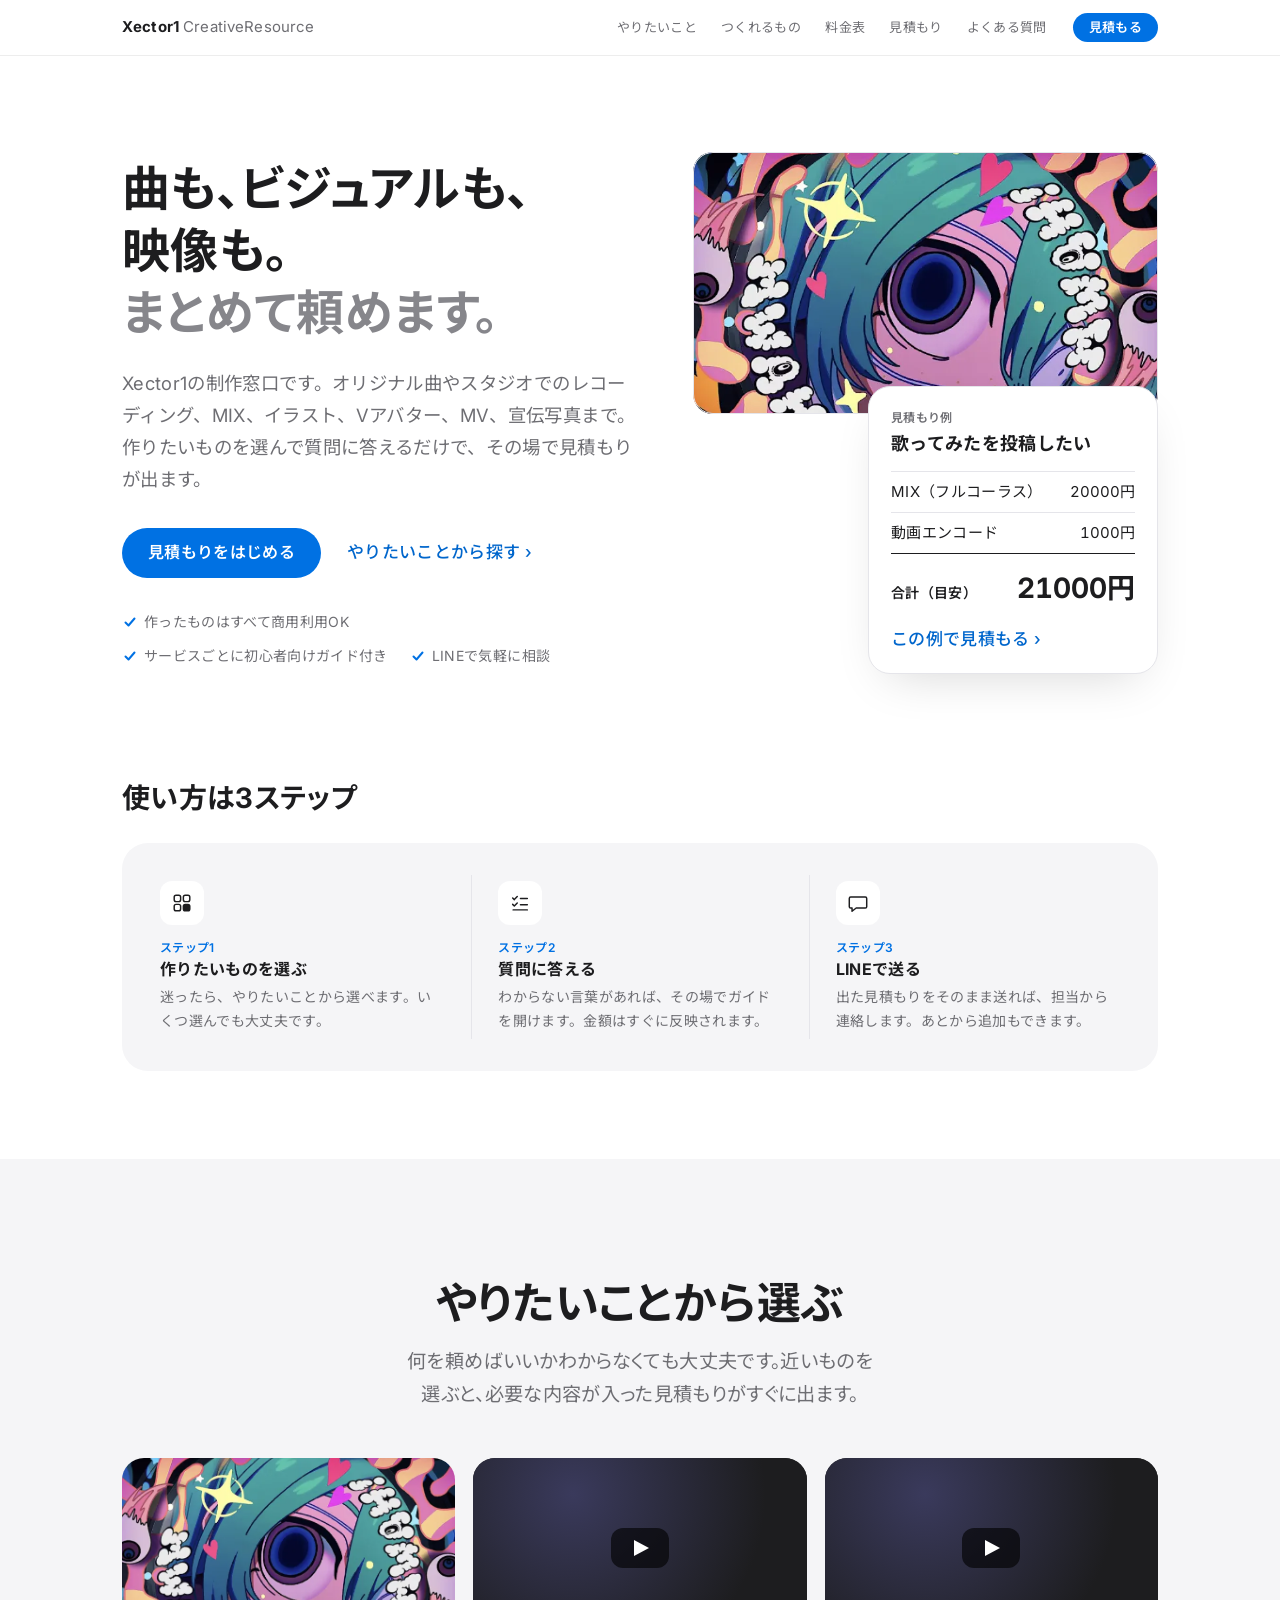
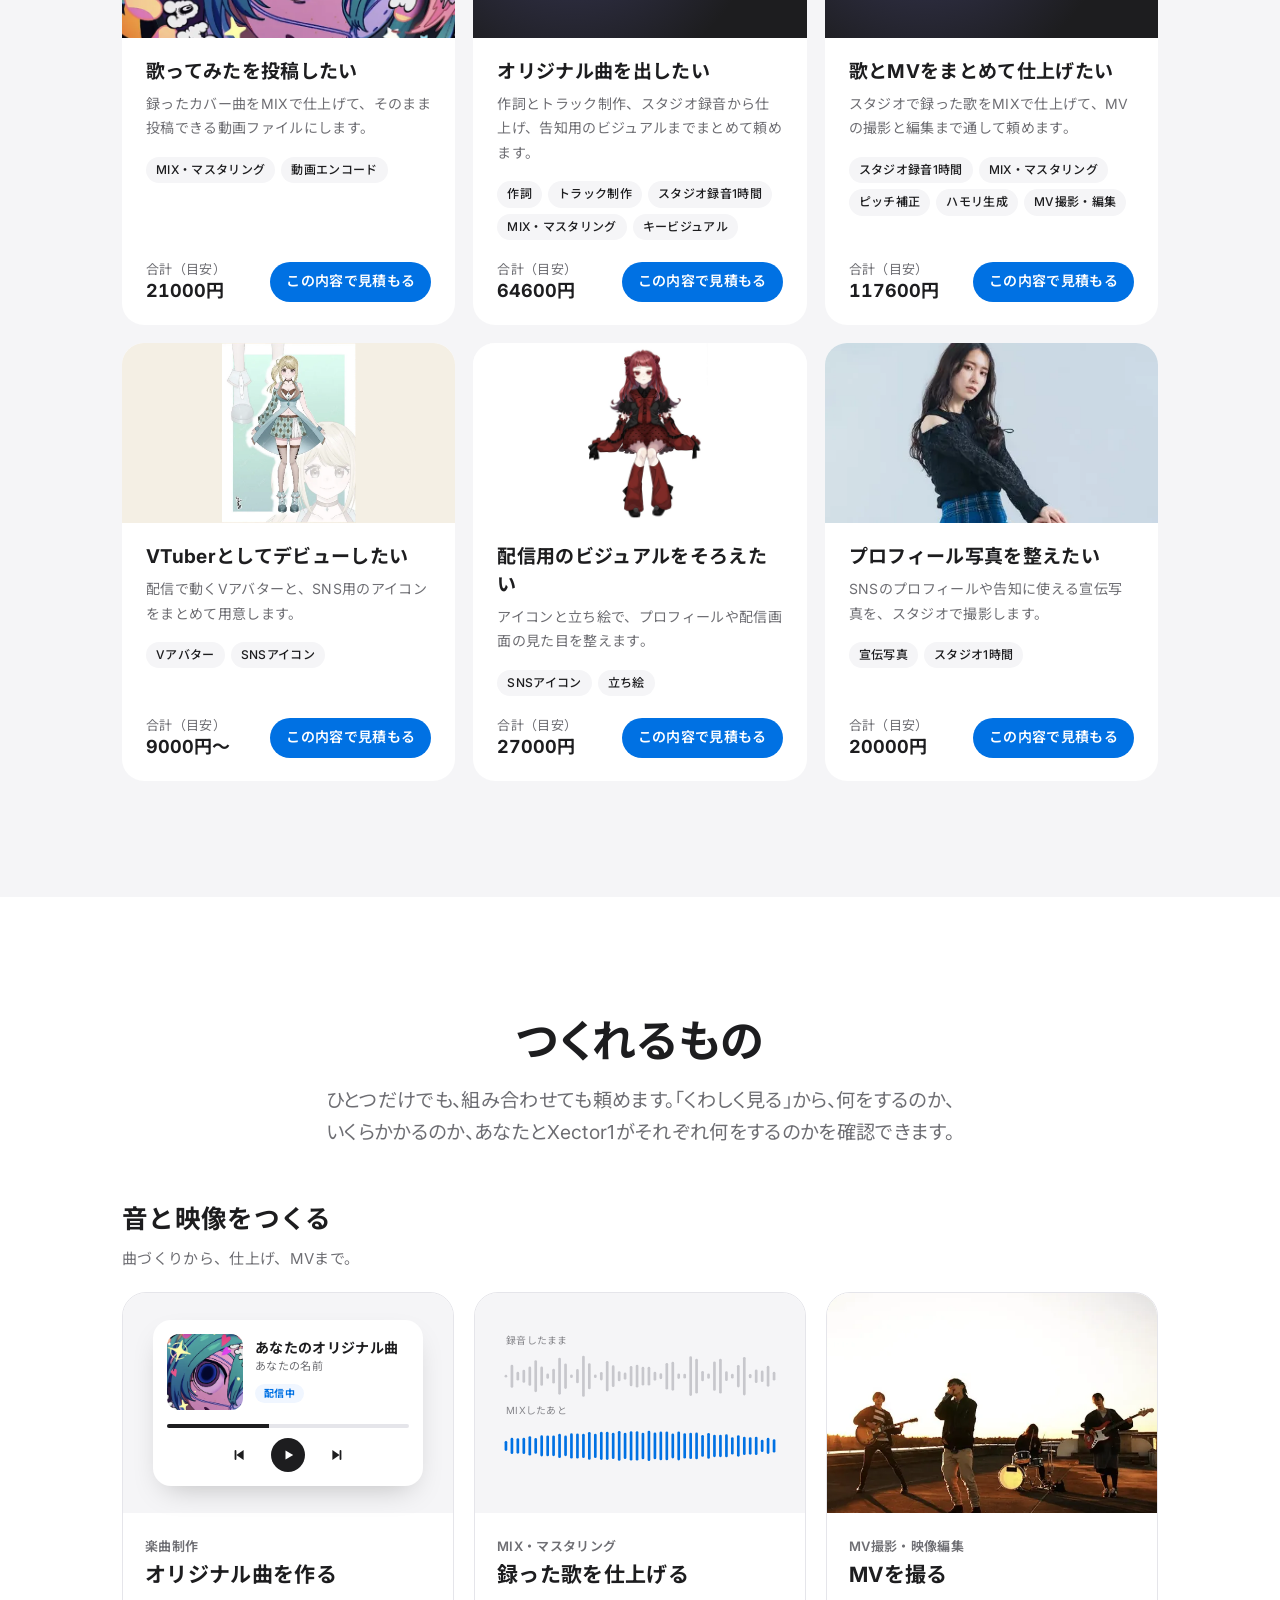
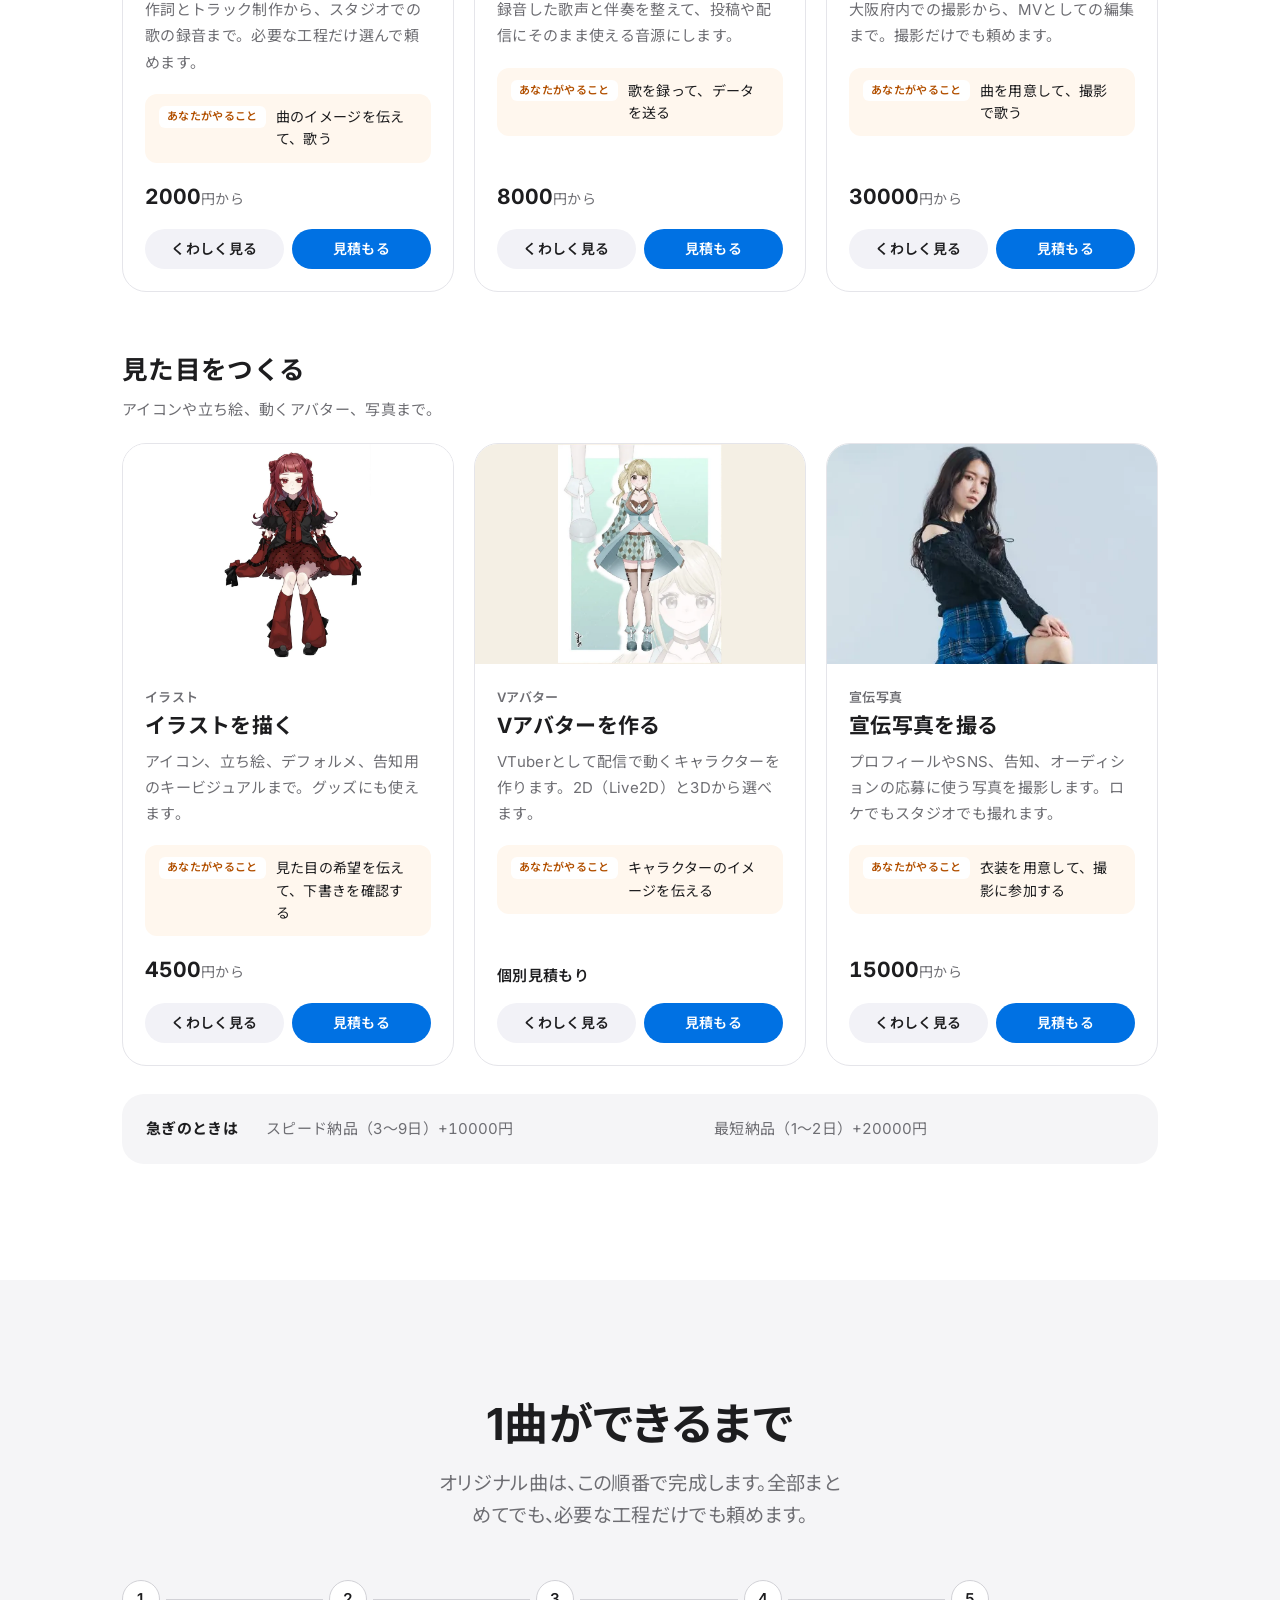
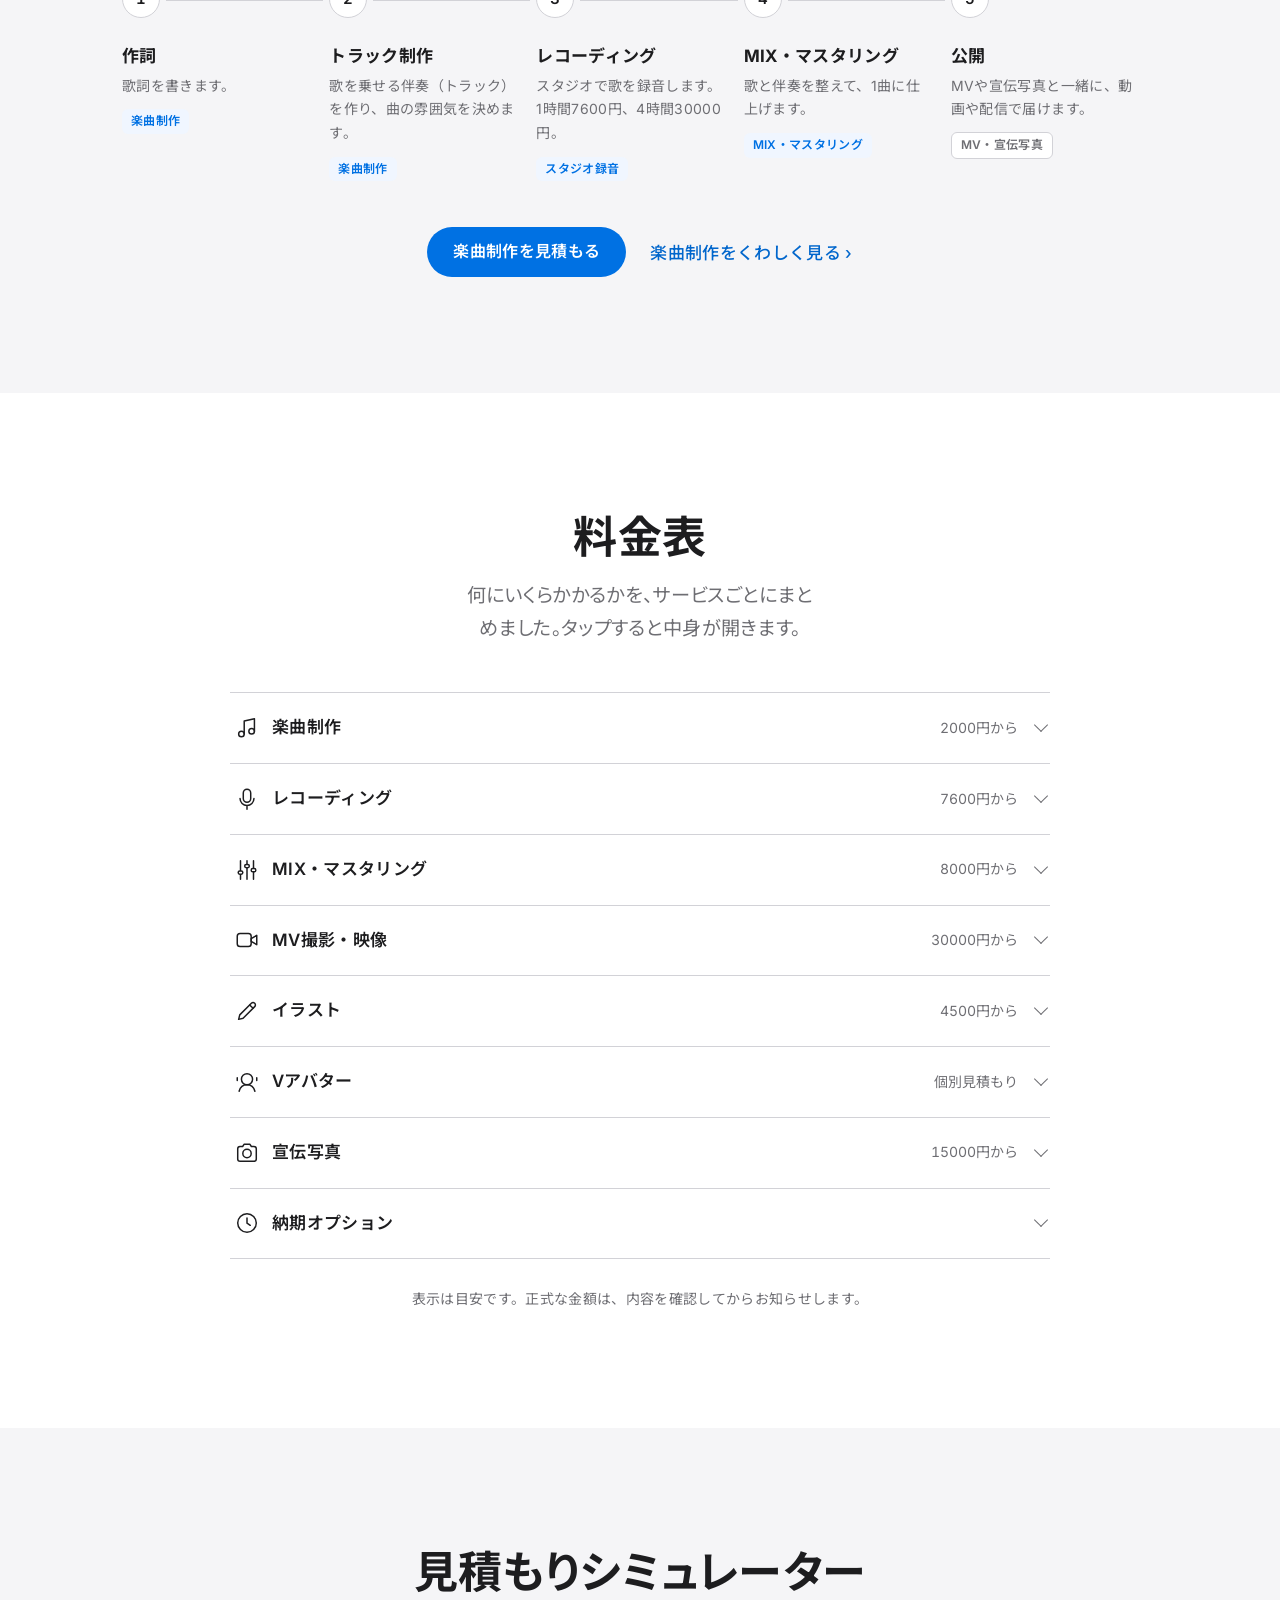
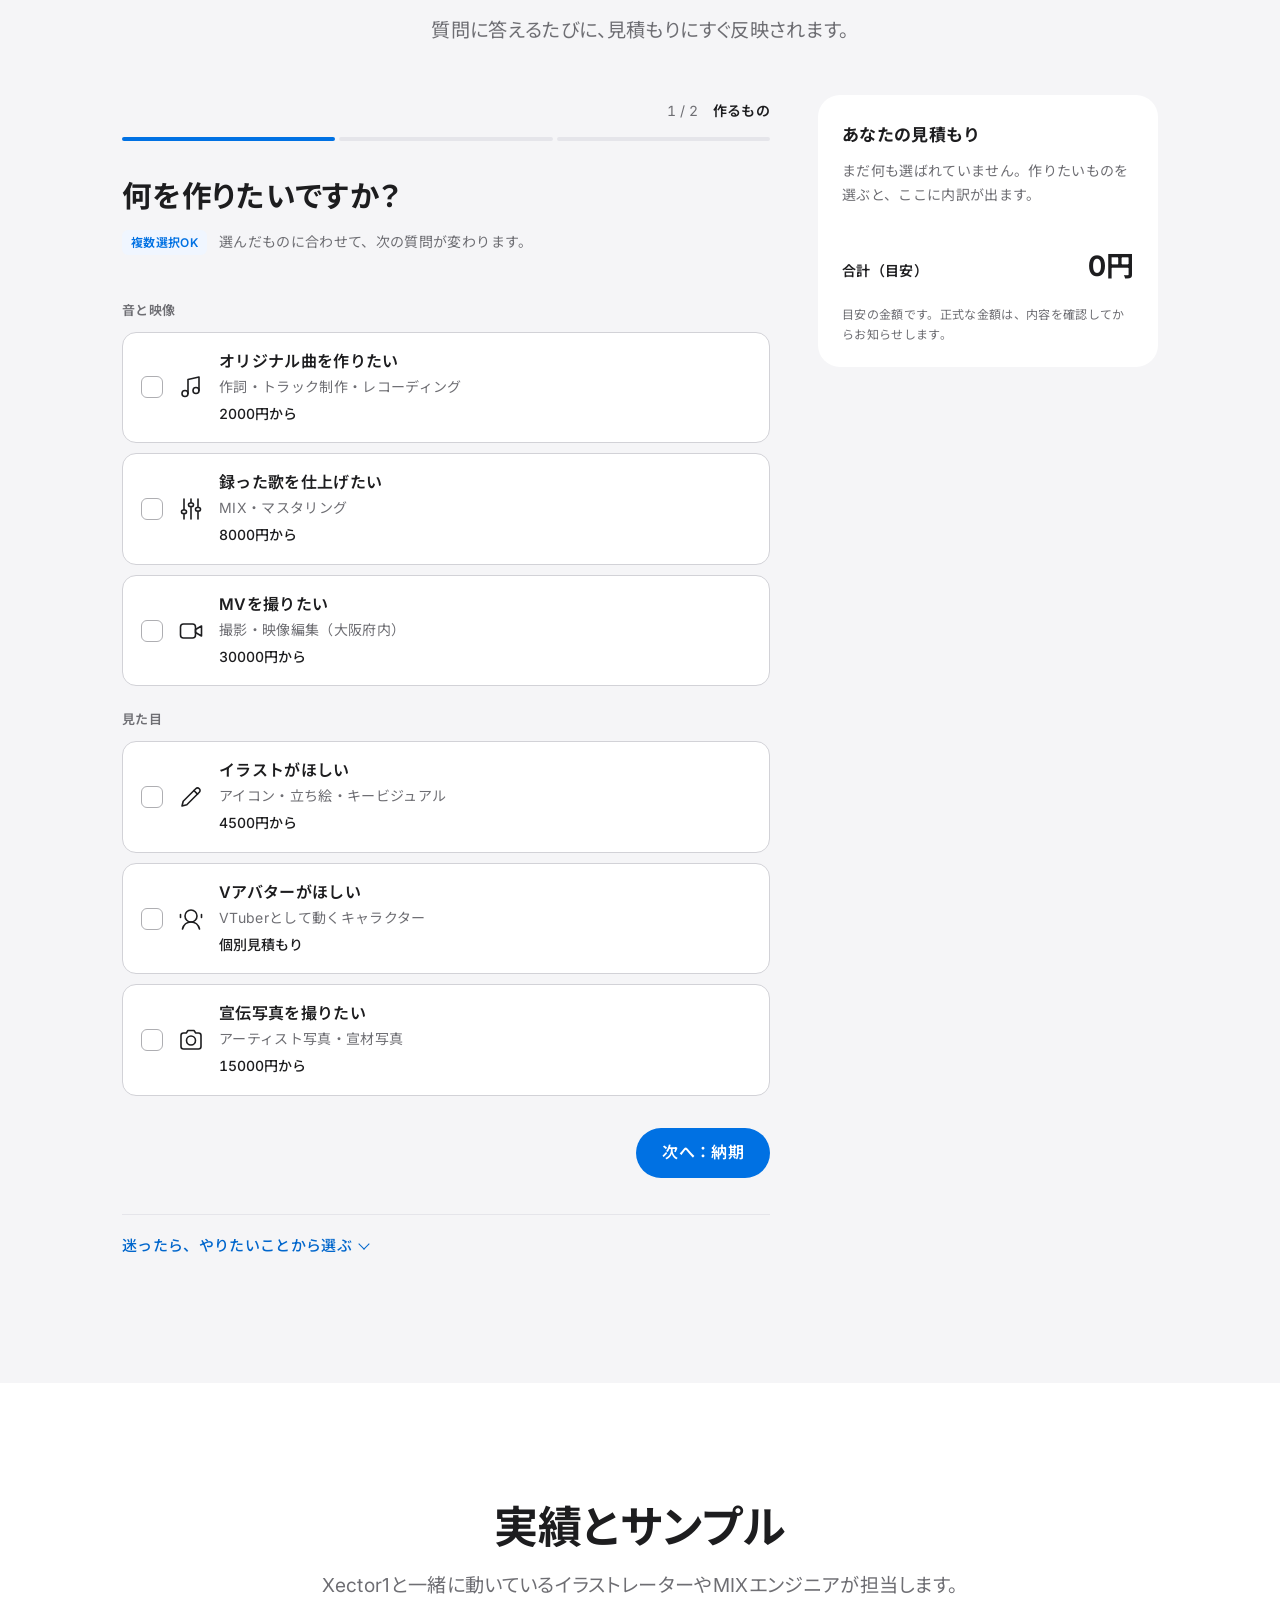
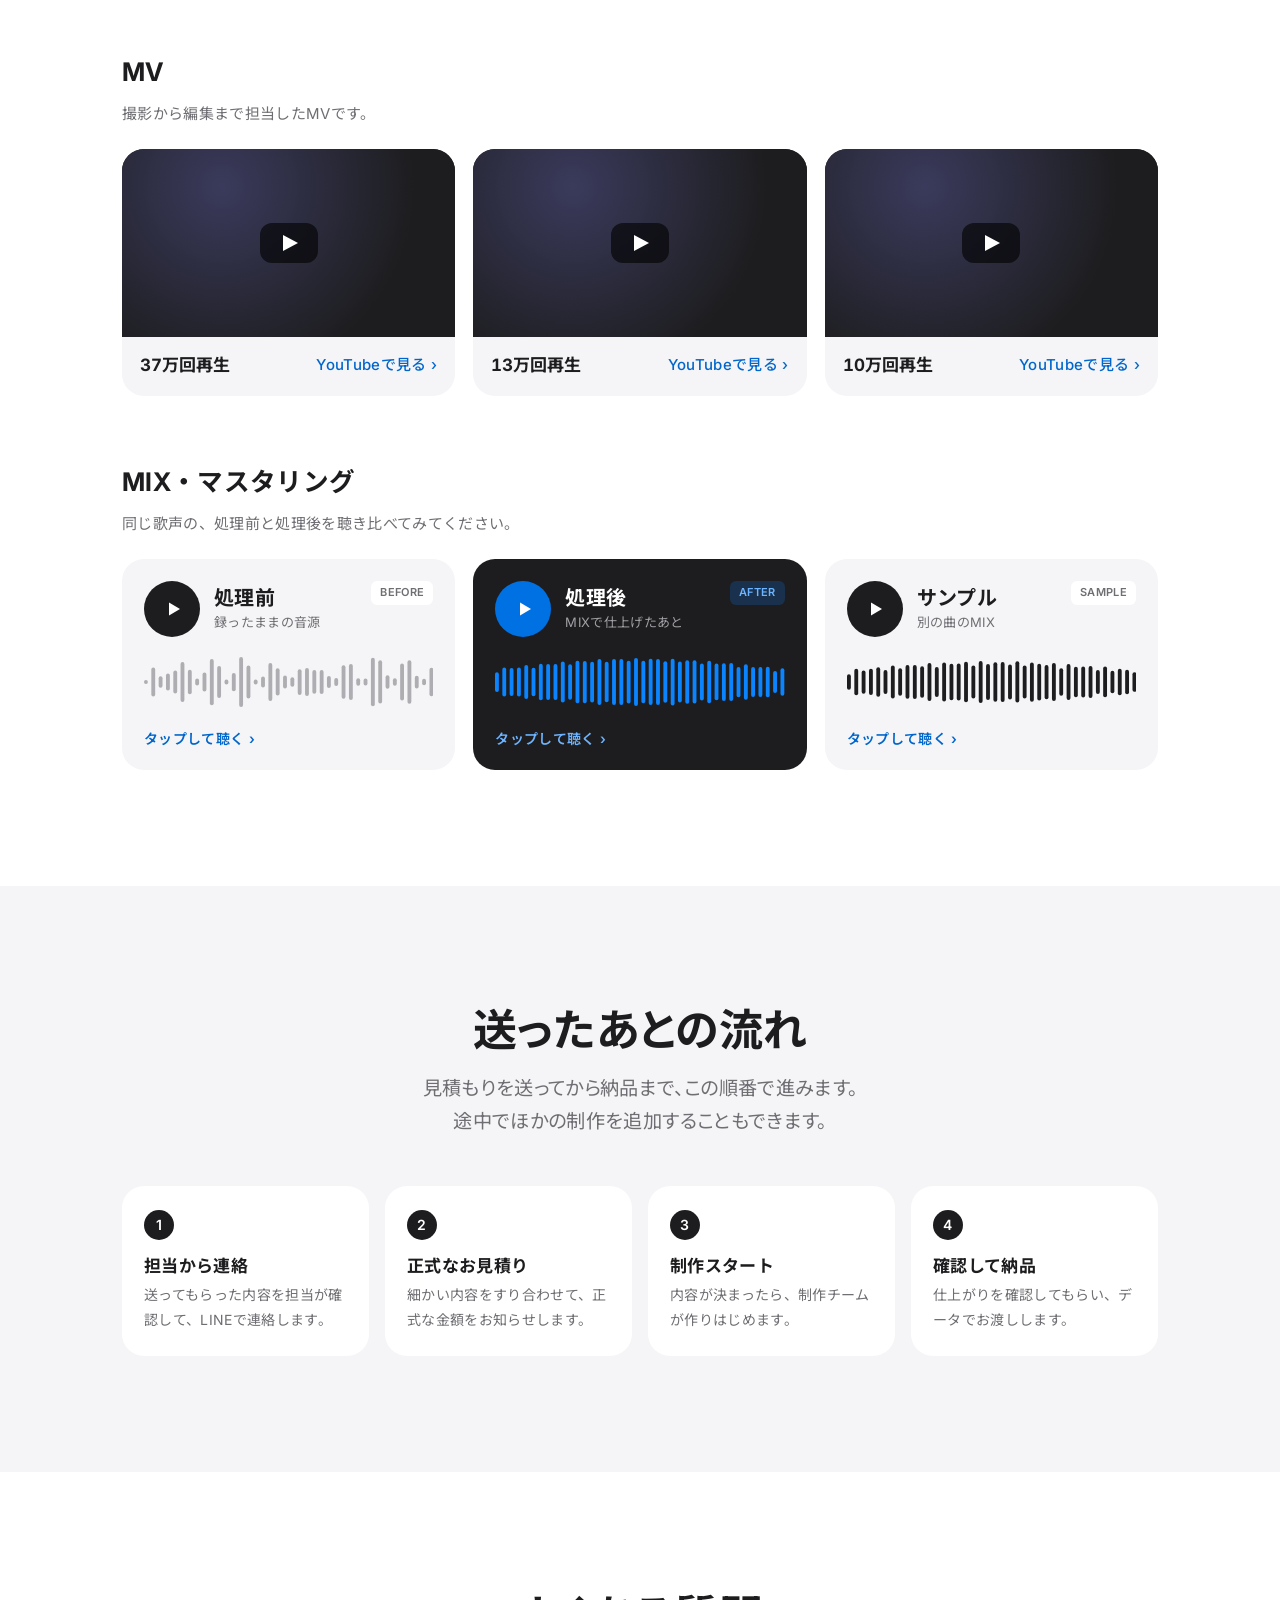
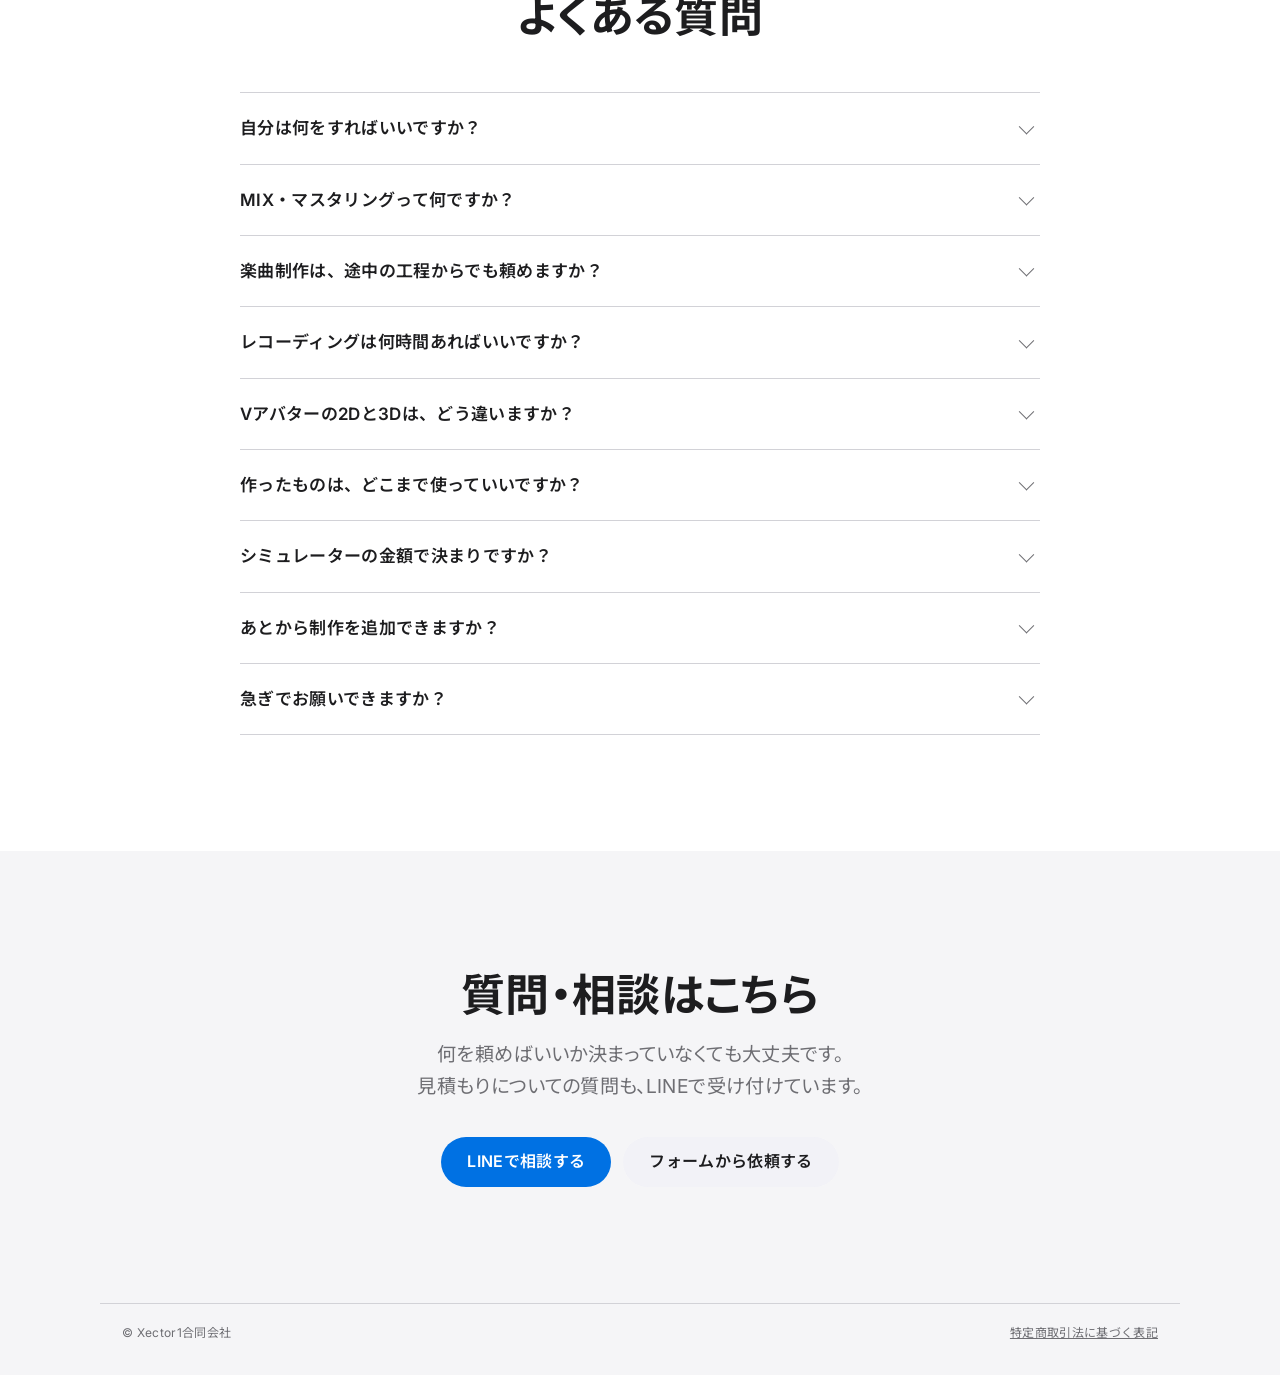
==== commit 6eb267c5: "微調整" ====
--- a/creative/index.html
+++ b/creative/index.html
@@ -70,9 +70,11 @@
 @media (min-width:920px){.hero-grid{grid-template-columns:1.05fr .95fr;gap:56px}}
 .hero-visual{position:relative}
 @media (max-width:919px){.hero-visual{max-width:520px}.hero-visual .example{margin-top:-20px}}
-.hv-panel{padding:20px;background:var(--bg-2);border-radius:28px}
-.hv-panel > svg{width:100%;height:auto}
-.hero-visual .example{position:relative;width:min(300px,84%);margin:-56px 0 0 auto;padding:20px 22px 18px}
+.mosaic{display:grid;grid-template-columns:1fr 1fr;gap:10px}
+.mosaic .ph{border-radius:20px;outline:1px solid var(--line-2);outline-offset:-1px}
+.mosaic .m-wide{grid-column:1 / -1;aspect-ratio:16 / 9}
+.mosaic .m-sq{aspect-ratio:1 / 1}
+.hero-visual .example{position:relative;width:min(290px,84%);margin:-28px 0 0 auto;padding:20px 22px 18px}
 .hero-visual .ex-row{padding:7px 0}
 .hero-visual .ex-total{padding:10px 0 12px}
 .hero h1{margin:0;font-size:clamp(2rem,5.6vw,3rem);font-weight:700;line-height:1.3;font-feature-settings:"palt"}
@@ -109,9 +111,9 @@
 @media (min-width:700px){.goal-grid{grid-template-columns:1fr 1fr}}
 @media (min-width:1000px){.goal-grid{grid-template-columns:repeat(3,1fr);gap:18px}}
 .goal{display:flex;flex-direction:column;padding:26px 24px 22px;background:#fff;border-radius:22px}
-.goal-icons{display:flex;gap:6px;margin-bottom:16px}
-.gi{display:grid;place-items:center;width:40px;height:40px;border-radius:12px;background:var(--bg-2);color:var(--text)}
-.gi svg{width:22px;height:22px}
+.goal{overflow:hidden}
+.goal-media{height:180px;margin:-26px -24px 20px}
+.goal-media > .ph{height:100%}
 .goal h3{margin:0 0 6px;font-size:19px;font-weight:700;line-height:1.45}
 .goal p{margin:0 0 16px;font-size:14px;color:var(--text-2);line-height:1.75}
 .chips{display:flex;flex-wrap:wrap;gap:6px;margin:0 0 20px;padding:0;list-style:none}
@@ -127,8 +129,36 @@
 .svc-grid{display:grid;gap:16px}
 @media (min-width:900px){.svc-grid{grid-template-columns:repeat(3,1fr);gap:20px}}
 .svc{display:flex;flex-direction:column;background:#fff;border:1px solid var(--line-2);border-radius:24px;overflow:hidden}
-.svc-viz{padding:22px 22px 16px;background:var(--bg-2)}
-.svc-viz > svg{width:100%;height:160px}
+.svc-media{height:220px;background:var(--bg-2)}
+.svc-media > .ph,.svc-media > .mxv,.svc-media > .mp-wrap{height:100%}
+/* 画像 */
+.ph{position:relative;overflow:hidden;background:var(--bg,#f5f5f7)}
+.ph img{display:block;width:100%;height:100%}
+.ph-contain img{object-fit:contain}
+.ph-cover img{object-fit:cover;object-position:var(--pos,50% 50%)}
+.ph-yt{background:#1d1d1f radial-gradient(circle at 30% 20%,#3a3a5c,#1d1d1f 70%)}
+.ph-yt img{object-fit:cover}
+.yt-play{position:absolute;left:50%;top:50%;width:58px;height:40px;border-radius:12px;background:rgba(0,0,0,.62);transform:translate(-50%,-50%);transition:background-color .15s}
+.yt-play::after{content:"";position:absolute;left:23px;top:12px;border-left:15px solid #fff;border-top:8px solid transparent;border-bottom:8px solid transparent}
+a:hover .yt-play,.ph-yt:hover .yt-play{background:#ff0033}
+.views{position:absolute;left:12px;bottom:12px;padding:3px 10px;border-radius:8px;background:rgba(0,0,0,.66);color:#fff;font-size:13px;font-weight:600}
+/* MIXの波形 */
+.mxv{display:grid;place-items:center;padding:20px 22px}
+.mxv > svg{width:100%;height:160px}
+/* オリジナル曲のプレーヤー */
+.mp-wrap{display:grid;place-items:center;padding:18px}
+.mp{width:min(270px,100%);padding:14px;background:#fff;border-radius:18px;box-shadow:0 12px 30px -12px rgba(0,0,0,.25)}
+.mp-top{display:flex;gap:12px;align-items:center}
+.mp-art{width:76px;height:76px;flex:none;border-radius:12px;object-fit:cover;object-position:50% 40%}
+.mp-meta b{display:block;font-size:14px;font-weight:700;line-height:1.4}
+.mp-meta span{display:block;font-size:11px;color:var(--text-2)}
+.mp-meta em{display:inline-block;margin-top:6px;padding:1px 9px;border-radius:999px;background:var(--tint);color:var(--blue);font-size:10px;font-style:normal;font-weight:700}
+.mp-bar{height:4px;margin:14px 0 10px;border-radius:4px;background:var(--line-2);overflow:hidden}
+.mp-bar i{display:block;width:42%;height:100%;background:var(--text)}
+.mp-ctrl{display:flex;justify-content:center;align-items:center;gap:22px}
+.mp-ctrl svg{width:18px;height:18px}
+.mp-ctrl .mp-play{display:grid;place-items:center;width:34px;height:34px;border-radius:50%;background:var(--text);color:#fff}
+.mp-ctrl .mp-play svg{width:14px;height:14px;margin-left:2px}
 .viz-t{font-family:var(--font)}
 .viz-label{font-size:11px;fill:var(--text-3);font-family:var(--font)}
 .svc-body{display:flex;flex-direction:column;flex:1;padding:22px 22px 22px}
@@ -335,8 +365,8 @@
 .g-close{display:grid;place-items:center;flex:none;width:36px;height:36px;margin-left:auto;border:0;border-radius:50%;background:var(--fill);color:var(--text);cursor:pointer}
 .g-close svg{width:14px;height:14px}
 .g-body{flex:1;min-height:0;overflow:auto;padding:6px 24px 28px;overscroll-behavior:contain}
-.g-viz{margin:18px 0 4px;padding:20px;background:var(--bg-2);border-radius:18px}
-.g-viz > svg{width:100%;height:170px}
+.g-media{height:240px;margin:18px 0 4px;border-radius:18px;overflow:hidden;background:var(--bg-2)}
+.g-media > .ph,.g-media > .mxv,.g-media > .mp-wrap{height:100%}
 .g-sec{padding-top:26px}
 .g-sec h3{margin:0 0 10px;font-size:17px;font-weight:700}
 .g-sec > p{margin:0;font-size:15px;color:var(--text-2);line-height:1.85}
@@ -381,6 +411,35 @@
 .work .link{font-size:15px}
 .work:hover .link{text-decoration:underline}
 .work-soon{padding:26px 24px;background:var(--bg-2);border-radius:22px;font-size:15px;color:var(--text-2)}
+.wv{display:block;border-radius:22px;overflow:hidden;background:var(--bg-2);text-decoration:none;color:var(--text)}
+.wv .ph{aspect-ratio:16 / 9}
+.wv-cap{display:flex;justify-content:space-between;align-items:center;gap:12px;padding:14px 18px 16px;font-size:15px}
+.wv-cap b{font-size:17px;font-weight:700}
+.wv:hover .link{text-decoration:underline}
+/* 聴いてみるプレーヤー */
+.ap{display:flex;flex-direction:column;gap:18px;padding:22px 22px 18px;border-radius:22px;background:var(--bg-2);text-decoration:none;color:var(--text);transition:transform .15s,box-shadow .15s}
+.ap:hover{transform:translateY(-2px);box-shadow:0 14px 34px -18px rgba(0,0,0,.35)}
+.ap.after{background:#1d1d1f;color:#fff}
+.ap-top{display:flex;align-items:center;gap:14px}
+.ap-btn{position:relative;display:grid;place-items:center;flex:none;width:56px;height:56px;border-radius:50%;background:var(--text);color:#fff}
+.ap.after .ap-btn{background:var(--blue)}
+.ap-btn svg{width:20px;height:20px;margin-left:3px}
+.ap-btn::before{content:"";position:absolute;inset:-6px;border-radius:50%;border:2px solid currentColor;opacity:0}
+.ap.after .ap-btn::before{border-color:var(--blue);animation:ring 2.2s ease-out infinite}
+@keyframes ring{0%{transform:scale(.85);opacity:.7}100%{transform:scale(1.25);opacity:0}}
+.ap-name b{display:block;font-size:20px;font-weight:700;line-height:1.3}
+.ap-name small{display:block;font-size:13px;color:var(--text-2)}
+.ap.after .ap-name small{color:#a1a1a6}
+.ap-tag{margin-left:auto;align-self:flex-start;padding:2px 9px;border-radius:6px;background:#fff;color:var(--text-2);font-size:11px;font-weight:600}
+.ap.after .ap-tag{background:rgba(10,132,255,.2);color:#6cb4ff}
+.ap-wave svg{display:block;width:100%;height:54px}
+.ap-wave rect{transform-box:fill-box;transform-origin:center}
+.ap:hover .ap-wave rect,.ap:focus-visible .ap-wave rect{animation:eq .8s ease-in-out infinite alternate}
+.ap-wave rect:nth-child(3n){animation-delay:-.3s!important}
+.ap-wave rect:nth-child(3n+1){animation-delay:-.55s!important}
+@keyframes eq{from{transform:scaleY(.55)}to{transform:scaleY(1.1)}}
+.ap-foot{display:flex;align-items:center;gap:6px;font-size:14px;font-weight:600;color:var(--link)}
+.ap.after .ap-foot{color:#6cb4ff}
 
 /* flow */
 .flow{display:grid;gap:12px;margin:0;padding:0;list-style:none}
@@ -440,52 +499,7 @@
 </style>
 </head>
 <body>
-<svg class="sprite" width="0" height="0" aria-hidden="true" focusable="false" style="position:absolute;width:0;height:0;overflow:hidden">
-<defs>
-<linearGradient id="gStage" x1="0" y1="0" x2="0" y2="1"><stop offset="0" stop-color="#2e2366"/><stop offset="1" stop-color="#110e24"/></linearGradient>
-<linearGradient id="gJacket" x1="0" y1="0" x2="1" y2="1"><stop offset="0" stop-color="#a99bff"/><stop offset="1" stop-color="#ffa6c9"/></linearGradient>
-<linearGradient id="gBackdrop" x1="0" y1="0" x2="0" y2="1"><stop offset="0" stop-color="#ece7e1"/><stop offset="1" stop-color="#d6cdc3"/></linearGradient>
-<linearGradient id="gGame" x1="0" y1="0" x2="1" y2="1"><stop offset="0" stop-color="#8fd8ff"/><stop offset="1" stop-color="#b9a6ff"/></linearGradient>
-<linearGradient id="gSpot" x1="0" y1="0" x2="0" y2="1"><stop offset="0" stop-color="#fff" stop-opacity=".38"/><stop offset="1" stop-color="#fff" stop-opacity="0"/></linearGradient>
-<filter id="fShadow" x="-20%" y="-20%" width="140%" height="150%"><feDropShadow dx="0" dy="6" stdDeviation="7" flood-color="#000" flood-opacity=".13"/></filter>
-<clipPath id="cJacket"><rect x="72" y="30" width="76" height="76" rx="12"/></clipPath><clipPath id="cIconIl"><circle cx="72" cy="60" r="17.5"/></clipPath><clipPath id="cThumbIl"><rect x="85.5" y="140" width="26" height="26" rx="5"/></clipPath><clipPath id="cStandIl"><rect x="184" y="18" width="88" height="144" rx="11"/></clipPath><clipPath id="cGameAv"><rect x="20" y="18" width="200" height="144" rx="9"/></clipPath>
-</defs>
-<symbol id="chara" viewBox="0 0 100 100">
-<path d="M21 50c0-23 12-38 29-38s29 15 29 38v36H21z" fill="#5a4bd1"/>
-<rect x="44" y="62" width="12" height="14" fill="#f3c9b4"/>
-<path d="M16 100c2-17 15-27 34-27s32 10 34 27z" fill="#2a2a33"/>
-<path d="M42 73l8 11 8-11z" fill="#fff"/>
-<ellipse cx="50" cy="46" rx="20" ry="22" fill="#ffe6d8"/>
-<path d="M29 46c-1-18 8-29 21-29s22 11 21 29c-4-6-9-10-14-11l-4 8-3-8c-8 1-14 5-21 11z" fill="#6f5ff0"/>
-<ellipse cx="42" cy="51" rx="3.3" ry="4.4" fill="#2b2352"/>
-<ellipse cx="58" cy="51" rx="3.3" ry="4.4" fill="#2b2352"/>
-<circle cx="43.1" cy="49.4" r="1.2" fill="#fff"/>
-<circle cx="59.1" cy="49.4" r="1.2" fill="#fff"/>
-<ellipse cx="37.5" cy="57.5" rx="3.2" ry="1.7" fill="#ff9fa8" opacity=".55"/>
-<ellipse cx="62.5" cy="57.5" rx="3.2" ry="1.7" fill="#ff9fa8" opacity=".55"/>
-<path d="M47 59.5q3 2.6 6 0" stroke="#c45f5a" stroke-width="1.4" fill="none" stroke-linecap="round"/>
-</symbol>
-<symbol id="charaFull" viewBox="0 0 60 140">
-<path d="M14 31c0-15 7-25 16-25s16 10 16 25v27H14z" fill="#5a4bd1"/>
-<rect x="27" y="39" width="6" height="7" fill="#f3c9b4"/>
-<ellipse cx="30" cy="28" rx="11.5" ry="12.5" fill="#ffe6d8"/>
-<path d="M18 28c-.6-10 4.6-16.5 12-16.5s12.6 6.5 12 16.5c-2.4-3.6-5.2-5.8-8-6.4l-2.3 4.6-1.7-4.6c-4.6.6-8 2.8-12 6.4z" fill="#6f5ff0"/>
-<ellipse cx="25.4" cy="30.6" rx="1.9" ry="2.5" fill="#2b2352"/>
-<ellipse cx="34.6" cy="30.6" rx="1.9" ry="2.5" fill="#2b2352"/>
-<path d="M28.3 35.6q1.7 1.4 3.4 0" stroke="#c45f5a" stroke-width="1" fill="none" stroke-linecap="round"/>
-<path d="M18 50c0-3 5-5.5 12-5.5s12 2.5 12 5.5l2.5 30h-29z" fill="#2a2a33"/>
-<path d="M26 45l4 8 4-8z" fill="#fff"/>
-<rect x="11.5" y="49" width="6" height="30" rx="3" fill="#2a2a33"/>
-<rect x="42.5" y="49" width="6" height="30" rx="3" fill="#2a2a33"/>
-<circle cx="14.5" cy="81" r="3" fill="#ffe6d8"/>
-<circle cx="45.5" cy="81" r="3" fill="#ffe6d8"/>
-<path d="M15.5 79h29l4 21h-37z" fill="#6f5ff0"/>
-<rect x="21" y="99" width="6" height="30" rx="3" fill="#ffe6d8"/>
-<rect x="33" y="99" width="6" height="30" rx="3" fill="#ffe6d8"/>
-<rect x="18.5" y="126" width="10.5" height="7" rx="3.5" fill="#2a2a33"/>
-<rect x="31" y="126" width="10.5" height="7" rx="3.5" fill="#2a2a33"/>
-</symbol>
-</svg>
+
 
 
 <header class="nav">
@@ -519,7 +533,9 @@
         </ul>
       </div>
       <div class="hero-visual">
-      <div class="hv-panel" id="heroViz"></div>
+      <div class="mosaic">
+        <div class="ph ph-cover m-wide"><img data-img="cover" alt="歌ってみた動画のイラスト"></div>
+      </div>
       <aside class="example" aria-label="見積もり例">
         <p class="ex-tag">見積もり例</p>
         <h2 class="ex-title">歌ってみたを投稿したい</h2>
@@ -613,7 +629,7 @@
         <p class="sec-sub jp-head">何にいくらかかるかを、サービスごとにまとめました。タップすると中身が開きます。</p>
       </div>
       <div class="plist" id="plist"></div>
-      <div class="pl-foot"><span>表示は目安です。正式な金額は、内容を確認してからお知らせします。</span><button class="btn btn-gray btn-sm" type="button" data-act="copyprice">料金表をコピー</button></div>
+      <div class="pl-foot"><span>表示は目安です。正式な金額は、内容を確認してからお知らせします。</span></div>
     </div>
   </section>
 
@@ -664,24 +680,31 @@
         <h3>MV</h3>
         <p>撮影から編集まで担当したMVです。</p>
         <div class="works-grid">
-          <a class="work" href="https://www.youtube.com/watch?v=xXd5G2iCCww" target="_blank" rel="noopener"><span><span class="work-num num">37<small>万回再生</small></span><span class="work-cap">YouTube</span></span><span class="link">動画を見る ›</span></a>
-          <a class="work" href="https://www.youtube.com/watch?v=UeQJYMF5JPg" target="_blank" rel="noopener"><span><span class="work-num num">13<small>万回再生</small></span><span class="work-cap">YouTube</span></span><span class="link">動画を見る ›</span></a>
-          <a class="work" href="https://www.youtube.com/watch?v=hE-6ec0sqLw" target="_blank" rel="noopener"><span><span class="work-num num">10<small>万回再生</small></span><span class="work-cap">YouTube</span></span><span class="link">動画を見る ›</span></a>
+          <a class="wv" href="https://www.youtube.com/watch?v=xXd5G2iCCww" target="_blank" rel="noopener"><div class="ph ph-yt"><img data-yt="xXd5G2iCCww" alt="MVのサムネイル"><span class="yt-play"></span></div><div class="wv-cap"><b class="num">37万回再生</b><span class="link">YouTubeで見る ›</span></div></a>
+          <a class="wv" href="https://www.youtube.com/watch?v=UeQJYMF5JPg" target="_blank" rel="noopener"><div class="ph ph-yt"><img data-yt="UeQJYMF5JPg" alt="MVのサムネイル"><span class="yt-play"></span></div><div class="wv-cap"><b class="num">13万回再生</b><span class="link">YouTubeで見る ›</span></div></a>
+          <a class="wv" href="https://www.youtube.com/watch?v=hE-6ec0sqLw" target="_blank" rel="noopener"><div class="ph ph-yt"><img data-yt="hE-6ec0sqLw" alt="MVのサムネイル"><span class="yt-play"></span></div><div class="wv-cap"><b class="num">10万回再生</b><span class="link">YouTubeで見る ›</span></div></a>
         </div>
       </div>
       <div class="works-block">
         <h3>MIX・マスタリング</h3>
         <p>同じ歌声の、処理前と処理後を聴き比べてみてください。</p>
         <div class="works-grid">
-          <a class="work" href="https://www.youtube.com/watch?v=kxyoK5Trb8Y" target="_blank" rel="noopener"><span><span class="work-num word">処理前</span><span class="work-cap">録ったままの音源</span></span><span class="link">聴いてみる ›</span></a>
-          <a class="work" href="https://www.youtube.com/watch?v=u8FDJXRSnz8" target="_blank" rel="noopener"><span><span class="work-num word">処理後</span><span class="work-cap">MIX・マスタリングしたあと</span></span><span class="link">聴いてみる ›</span></a>
-          <a class="work" href="https://www.youtube.com/watch?v=eGvFwCurPm8" target="_blank" rel="noopener"><span><span class="work-num word">サンプル</span><span class="work-cap">別の曲のMIX</span></span><span class="link">聴いてみる ›</span></a>
+          <a class="ap" href="https://www.youtube.com/watch?v=kxyoK5Trb8Y" target="_blank" rel="noopener" aria-label="処理前の音源をYouTubeで聴く">
+            <span class="ap-top"><span class="ap-btn" aria-hidden="true"><svg viewBox="0 0 20 20"><path d="M5 3.5v13l11-6.5z" fill="currentColor"/></svg></span><span class="ap-name"><b>処理前</b><small>録ったままの音源</small></span><span class="ap-tag">BEFORE</span></span>
+            <span class="ap-wave" data-wave="before"></span>
+            <span class="ap-foot">タップして聴く ›</span>
+          </a>
+          <a class="ap after" href="https://www.youtube.com/watch?v=u8FDJXRSnz8" target="_blank" rel="noopener" aria-label="処理後の音源をYouTubeで聴く">
+            <span class="ap-top"><span class="ap-btn" aria-hidden="true"><svg viewBox="0 0 20 20"><path d="M5 3.5v13l11-6.5z" fill="currentColor"/></svg></span><span class="ap-name"><b>処理後</b><small>MIXで仕上げたあと</small></span><span class="ap-tag">AFTER</span></span>
+            <span class="ap-wave" data-wave="after"></span>
+            <span class="ap-foot">タップして聴く ›</span>
+          </a>
+          <a class="ap" href="https://www.youtube.com/watch?v=eGvFwCurPm8" target="_blank" rel="noopener" aria-label="別の曲のMIXをYouTubeで聴く">
+            <span class="ap-top"><span class="ap-btn" aria-hidden="true"><svg viewBox="0 0 20 20"><path d="M5 3.5v13l11-6.5z" fill="currentColor"/></svg></span><span class="ap-name"><b>サンプル</b><small>別の曲のMIX</small></span><span class="ap-tag">SAMPLE</span></span>
+            <span class="ap-wave" data-wave="sample"></span>
+            <span class="ap-foot">タップして聴く ›</span>
+          </a>
         </div>
-      </div>
-      <div class="works-block">
-        <h3>イラスト・Vアバター・写真</h3>
-        <p>クリエイターごとの作品を掲載予定です。</p>
-        <div class="work-soon">作品ページは準備中です。どんなタッチで作れるか知りたい方は、LINEで気軽に聞いてください。</div>
       </div>
     </div>
   </section>
@@ -761,71 +784,9 @@
     avatar: '<svg viewBox="0 0 28 28" fill="none" stroke="currentColor" stroke-width="1.6" stroke-linecap="round"><circle cx="14" cy="11" r="6"/><path d="M5.5 24c1.2-4.6 4.4-7 8.5-7s7.3 2.4 8.5 7"/><path d="M3.5 9.5v3M24.5 9.5v3"/></svg>',
     photo: '<svg viewBox="0 0 28 28" fill="none" stroke="currentColor" stroke-width="1.6" stroke-linejoin="round"><path d="M4 9.5A2.5 2.5 0 0 1 6.5 7h2.8l1.7-2.5h6l1.7 2.5h2.8A2.5 2.5 0 0 1 24 9.5v11a2.5 2.5 0 0 1-2.5 2.5h-15A2.5 2.5 0 0 1 4 20.5z"/><circle cx="14" cy="14.5" r="4.5"/></svg>'
   };
-  var T = 'class="viz-t"';
-  var VIZN = {};
-  VIZN.music = '<svg viewBox="0 0 320 180" role="img" aria-label="配信されたオリジナル曲のイメージ">' +
-   '<g filter="url(#fShadow)"><rect x="56" y="14" width="208" height="154" rx="18" fill="#fff"/></g>' +
-   '<rect x="72" y="30" width="76" height="76" rx="12" fill="url(#gJacket)"/>' +
-   '<circle cx="134" cy="44" r="18" fill="#fff" opacity=".22"/><circle cx="84" cy="96" r="10" fill="#fff" opacity=".18"/>' +
-   '<g clip-path="url(#cJacket)"><use href="#chara" x="78" y="42" width="64" height="64"/></g>' +
-   '<text x="160" y="46" ' + T + ' font-size="12" font-weight="700" fill="#1d1d1f">はじまりの歌</text>' +
-   '<text x="160" y="62" ' + T + ' font-size="9" fill="#86868b">あなたの名前</text>' +
-   '<rect x="160" y="74" width="46" height="17" rx="8.5" fill="#eaf2ff"/><text x="183" y="85.6" ' + T + ' font-size="8.5" font-weight="700" fill="#0071e3" text-anchor="middle">配信中</text>' +
-   '<rect x="72" y="122" width="176" height="4" rx="2" fill="#e5e5ea"/><rect x="72" y="122" width="74" height="4" rx="2" fill="#1d1d1f"/><circle cx="146" cy="124" r="5" fill="#1d1d1f"/>' +
-   '<g fill="#1d1d1f"><path d="M128 146l-9 5.5 9 5.5z"/><rect x="116" y="146" width="2.4" height="11" rx="1"/><circle cx="160" cy="151.5" r="12"/><path d="M192 146l9 5.5-9 5.5z"/><rect x="201.6" y="146" width="2.4" height="11" rx="1"/></g>' +
-   '<path d="M156.5 145.5v12l9.5-6z" fill="#fff"/></svg>';
-  VIZN.mv = '<svg viewBox="0 0 320 180" role="img" aria-label="ステージで歌う姿を撮影したMVのイメージ">' +
-   '<rect x="10" y="6" width="300" height="168" rx="14" fill="url(#gStage)"/>' +
-   '<path d="M160 6L104 146h112z" fill="url(#gSpot)"/>' +
-   '<g opacity=".55"><circle cx="54" cy="46" r="7" fill="#b9a6ff"/><circle cx="270" cy="38" r="9" fill="#ffa6c9"/><circle cx="246" cy="92" r="5" fill="#8fd8ff"/><circle cx="74" cy="108" r="5" fill="#ffa6c9"/><circle cx="286" cy="120" r="4" fill="#b9a6ff"/></g>' +
-   '<ellipse cx="160" cy="142" rx="64" ry="7" fill="#fff" opacity=".08"/>' +
-   '<path d="M152 56c0-10 3.6-16 8-16s8 6 8 16" fill="#0a0913"/>' +
-   '<circle cx="160" cy="62" r="13" fill="#0a0913"/><path d="M136 142c0-32 9-56 24-56s24 24 24 56z" fill="#0a0913"/>' +
-   '<path d="M176 92c6 4 9 10 6 18" stroke="#0a0913" stroke-width="7" fill="none" stroke-linecap="round"/><circle cx="173" cy="72" r="4.5" fill="#3a3a44"/><path d="M175 75l7 18" stroke="#0a0913" stroke-width="4" stroke-linecap="round"/>' +
-   '<rect x="26" y="152" width="268" height="3" rx="1.5" fill="#fff" opacity=".22"/><rect x="26" y="152" width="112" height="3" rx="1.5" fill="#ff6fa5"/><circle cx="138" cy="153.5" r="5" fill="#fff"/>' +
-   '<text x="26" y="168" ' + T + ' font-size="8" fill="#fff" opacity=".7">1:24</text><text x="294" y="168" ' + T + ' font-size="8" fill="#fff" opacity=".7" text-anchor="end">3:58</text></svg>';
-  VIZN.illust = '<svg viewBox="0 0 320 180" role="img" aria-label="SNSのアイコンと立ち絵に使われたイラストのイメージ">' +
-   '<g filter="url(#fShadow)"><rect x="40" y="8" width="118" height="172" rx="20" fill="#fff"/></g>' +
-   '<rect x="48" y="16" width="102" height="42" rx="12" fill="url(#gJacket)"/>' +
-   '<circle cx="72" cy="60" r="20" fill="#fff"/>' +
-   '<g clip-path="url(#cIconIl)"><rect x="54" y="42" width="36" height="36" fill="#efeaff"/><use href="#chara" x="53" y="44" width="38" height="38"/></g>' +
-   '<text x="56" y="96" ' + T + ' font-size="10" font-weight="700" fill="#1d1d1f">あなたの名前</text>' +
-   '<text x="56" y="108" ' + T + ' font-size="8" fill="#86868b">@your_name</text>' +
-   '<rect x="56" y="118" width="84" height="4.5" rx="2.25" fill="#e5e5ea"/><rect x="56" y="127" width="62" height="4.5" rx="2.25" fill="#e5e5ea"/>' +
-   '<g><rect x="56" y="140" width="26" height="26" rx="5" fill="#efeaff"/><rect x="85.5" y="140" width="26" height="26" rx="5" fill="#ffe8f1"/><rect x="115" y="140" width="26" height="26" rx="5" fill="#e6f5ff"/></g>' +
-   '<g clip-path="url(#cThumbIl)"><use href="#chara" x="85" y="142" width="27" height="27"/></g>' +
-   '<g filter="url(#fShadow)"><rect x="176" y="10" width="104" height="160" rx="16" fill="#fff"/></g>' +
-   '<rect x="184" y="18" width="88" height="144" rx="11" fill="#f3f0ff"/>' +
-   '<circle cx="250" cy="44" r="16" fill="#fff" opacity=".7"/>' +
-   '<g clip-path="url(#cStandIl)"><use href="#charaFull" x="198" y="22" width="60" height="140"/></g></svg>';
-  VIZN.avatar = '<svg viewBox="0 0 320 180" role="img" aria-label="Vアバターで配信している画面のイメージ">' +
-   '<g filter="url(#fShadow)"><rect x="10" y="8" width="300" height="164" rx="14" fill="#1c1c1e"/></g>' +
-   '<rect x="20" y="18" width="200" height="144" rx="9" fill="url(#gGame)"/>' +
-   '<path d="M20 120l40-26 34 18 44-34 52 30 30-12v57a9 9 0 0 1-9 9H29a9 9 0 0 1-9-9z" fill="#fff" opacity=".35"/>' +
-   '<circle cx="186" cy="48" r="12" fill="#fff" opacity=".55"/>' +
-   '<rect x="28" y="26" width="34" height="15" rx="4" fill="#ff3b30"/><text x="45" y="36.8" ' + T + ' font-size="8.5" font-weight="700" fill="#fff" text-anchor="middle">LIVE</text>' +
-   '<text x="68" y="37" ' + T + ' font-size="8" fill="#fff" font-weight="600">1203人が視聴中</text>' +
-   '<g clip-path="url(#cGameAv)"><use href="#chara" x="24" y="76" width="88" height="88"/></g>' +
-   '<rect x="228" y="18" width="72" height="144" rx="9" fill="#2c2c2e"/>' +
-   '<g><circle cx="238" cy="34" r="4" fill="#ffa6c9"/><rect x="246" y="30" width="46" height="8" rx="4" fill="#3a3a3c"/>' +
-   '<circle cx="238" cy="54" r="4" fill="#8fd8ff"/><rect x="246" y="50" width="38" height="8" rx="4" fill="#3a3a3c"/>' +
-   '<circle cx="238" cy="74" r="4" fill="#b9a6ff"/><rect x="246" y="70" width="46" height="18" rx="6" fill="#3a3a3c"/>' +
-   '<circle cx="238" cy="102" r="4" fill="#ffd60a"/><rect x="246" y="98" width="30" height="8" rx="4" fill="#3a3a3c"/>' +
-   '<circle cx="238" cy="122" r="4" fill="#ffa6c9"/><rect x="246" y="118" width="42" height="8" rx="4" fill="#ff6fa5" opacity=".8"/></g>' +
-   '<rect x="234" y="142" width="60" height="12" rx="6" fill="#3a3a3c"/></svg>';
-  VIZN.photo = '<svg viewBox="0 0 320 180" role="img" aria-label="スタジオで宣伝写真を撮影しているイメージ">' +
-   '<rect x="10" y="6" width="300" height="168" rx="14" fill="url(#gBackdrop)"/>' +
-   '<path d="M10 128q150-16 300 0v32a14 14 0 0 1-14 14H24a14 14 0 0 1-14-14z" fill="#c9bfb4" opacity=".55"/>' +
-   '<rect x="34" y="34" width="36" height="48" rx="5" fill="#fff" opacity=".95"/><path d="M52 82v70" stroke="#8e8e93" stroke-width="2"/><path d="M40 152h24" stroke="#8e8e93" stroke-width="2" stroke-linecap="round"/>' +
-   '<path d="M70 40l70 26v40l-70-18z" fill="#fff" opacity=".18"/>' +
-   '<path d="M159 54c0-15 7-22 17-22s17 7 17 22v30c-4 3-8 3-11 1v-26h-12v26c-3 2-7 2-11-1z" fill="#3b3430"/>' +
-   '<ellipse cx="176" cy="54" rx="13" ry="15" fill="#e9cbb6"/>' +
-   '<path d="M163 52c0-12 5.5-18 13-18s13 6 13 18c-4-5-8-7-13-7s-9 2-13 7z" fill="#3b3430"/>' +
-   '<path d="M140 174c1-40 16-68 36-68s35 28 36 68z" fill="#4a4f5c"/><path d="M168 106l8 14 8-14z" fill="#f2f2f2"/>' +
-   '<rect x="154" y="32" width="44" height="44" fill="none" stroke="#ffd60a" stroke-width="1.8"/>' +
-   '<g stroke="#fff" stroke-width="2.6" fill="none" stroke-linecap="round"><path d="M26 34V20h14"/><path d="M294 34V20h-14"/><path d="M26 146v14h14"/><path d="M294 146v14h-14"/></g>' +
-   '<text x="160" y="24" ' + T + ' font-size="8" fill="#fff" font-weight="600" text-anchor="middle">ISO 200　1/125　F2.8</text></svg>';
-  var VIZ = { music: VIZN.music, mix: '', mv: VIZN.mv, illust: VIZN.illust, avatar: VIZN.avatar, photo: VIZN.photo };
+  /* 作品画像（ページに埋め込み済み） */
+  var IMG = {"cover": "[data-uri]", "tachie": "[data-uri]", "avatar": "[data-uri]", "photo": "[data-uri]", "band": "[data-uri]"};
+  var VIZ = { mix: '' };
   (function(){
     var n = 46, before = '', after = '';
     for (var i = 0; i < n; i++){
@@ -838,6 +799,42 @@
     }
     VIZ.mix = '<svg viewBox="0 0 320 160" role="img" aria-label="MIX前後の波形のイメージ"><text x="10" y="14" class="viz-label">録音したまま</text><g fill="#c7c7cc">' + before + '</g><text x="10" y="92" class="viz-label">MIXしたあと</text><g fill="#0071e3">' + after + '</g></svg>';
   })();
+
+  /* YouTubeのサムネイル（公開したサイトで表示されます） */
+  var YT = { mv: 'xXd5G2iCCww', mv2: 'UeQJYMF5JPg', mv3: 'hE-6ec0sqLw' };
+  var PLAY = '<svg viewBox="0 0 20 20"><path d="M5 3.5v13l11-6.5z" fill="currentColor"/></svg>';
+  function ytThumb(id){ return '<div class="ph ph-yt"><img data-yt="' + id + '" alt="MVのサムネイル"><span class="yt-play"></span></div>'; }
+  function media(id){
+    switch (id){
+      case 'music': return '<div class="mp-wrap"><div class="mp"><div class="mp-top"><img class="mp-art" data-img="cover" alt="ジャケットの例"><div class="mp-meta"><b>あなたのオリジナル曲</b><span>あなたの名前</span><em>配信中</em></div></div><div class="mp-bar"><i></i></div><div class="mp-ctrl"><svg viewBox="0 0 20 20" fill="currentColor"><path d="M14 4.5v11L6 10z"/><rect x="4" y="4.5" width="2" height="11" rx="1"/></svg><span class="mp-play">' + PLAY + '</span><svg viewBox="0 0 20 20" fill="currentColor"><path d="M6 4.5v11l8-5.5z"/><rect x="14" y="4.5" width="2" height="11" rx="1"/></svg></div></div></div>';
+      case 'mix': return '<div class="mxv">' + VIZ.mix + '</div>';
+      case 'mv': return '<div class="ph ph-cover" style="--pos:50% 55%"><img data-img="band" alt="MV撮影の例（屋上でのバンド演奏）"></div>';
+      case 'illust': return '<div class="ph ph-contain" style="--bg:#fff"><img data-img="tachie" alt="立ち絵の制作例"></div>';
+      case 'avatar': return '<div class="ph ph-contain" style="--bg:#f4efe4"><img data-img="avatar" alt="Vアバター（2D）の制作例"></div>';
+      case 'photo': return '<div class="ph ph-cover" style="--pos:50% 22%"><img data-img="photo" alt="宣伝写真の撮影例"></div>';
+    }
+    return '';
+  }
+  function hydrate(root){
+    $$('img[data-img]', root).forEach(function(im){ if (!im.getAttribute('src')) im.src = IMG[im.dataset.img]; });
+    $$('img[data-yt]', root).forEach(function(im){
+      if (im.getAttribute('src')) return;
+      im.onerror = function(){ if (im.parentNode) im.parentNode.removeChild(im); };
+      im.src = 'https://i.ytimg.com/vi/' + im.dataset.yt + '/hqdefault.jpg';
+    });
+  }
+  function waveSVG(kind){
+    var n = 40, out = '';
+    for (var i = 0; i < n; i++){
+      var x = 2 + i * (296 / (n - 1)), h;
+      if (kind === 'before') h = Math.min(50, 4 + Math.abs(Math.sin(i * 2.3) * Math.cos(i * .7)) * 44 + (i % 9 === 4 ? 10 : 0));
+      else if (kind === 'after') h = 18 + Math.sin(Math.PI * (i + 1) / (n + 1)) * 22 + Math.abs(Math.sin(i * 1.9)) * 8;
+      else h = 14 + Math.sin(Math.PI * (i + 1) / (n + 1)) * 18 + Math.abs(Math.sin(i * 1.3)) * 10;
+      out += '<rect x="' + (x - 2).toFixed(1) + '" y="' + (27 - h / 2).toFixed(1) + '" width="4" height="' + h.toFixed(1) + '" rx="2"/>';
+    }
+    var fill = kind === 'after' ? '#0a84ff' : kind === 'before' ? '#aeaeb2' : '#1d1d1f';
+    return '<svg viewBox="0 0 300 54" preserveAspectRatio="none" aria-hidden="true"><g fill="' + fill + '">' + out + '</g></svg>';
+  }
 
   /* ===== メニューと料金 ===== */
   var SERVICES = [
@@ -938,17 +935,17 @@
   var STEP_CAT = { music: 'music', 'mix-length': 'mix', 'mix-options': 'mix', 'mv-options': 'mv', 'mv-place': 'mv', illust: 'illust', avatar: 'avatar', photo: 'photo' };
 
   var PRESETS = [
-    { id: 'cover', svcs: ['mix'], name: '歌ってみたを投稿したい', desc: '録ったカバー曲をMIXで仕上げて、そのまま投稿できる動画ファイルにします。', chips: ['MIX・マスタリング', '動画エンコード'],
+    { id: 'cover', media: 'img:cover:cover', svcs: ['mix'], name: '歌ってみたを投稿したい', desc: '録ったカバー曲をMIXで仕上げて、そのまま投稿できる動画ファイルにします。', chips: ['MIX・マスタリング', '動画エンコード'],
       apply: function(s){ s.cats.add('mix'); s.mix.opts.add('encode'); } },
-    { id: 'original', svcs: ['music', 'mix', 'illust'], name: 'オリジナル曲を出したい', desc: '作詞とトラック制作、スタジオ録音から仕上げ、告知用のビジュアルまでまとめて頼めます。', chips: ['作詞', 'トラック制作', 'スタジオ録音1時間', 'MIX・マスタリング', 'キービジュアル'],
+    { id: 'original', media: 'yt:mv2', svcs: ['music', 'mix', 'illust'], name: 'オリジナル曲を出したい', desc: '作詞とトラック制作、スタジオ録音から仕上げ、告知用のビジュアルまでまとめて頼めます。', chips: ['作詞', 'トラック制作', 'スタジオ録音1時間', 'MIX・マスタリング', 'キービジュアル'],
       apply: function(s){ s.cats.add('music'); s.cats.add('mix'); s.cats.add('illust'); s.music.add('lyrics'); s.music.add('track'); s.rec = 'h1'; s.illust.kv = 1; } },
-    { id: 'songmv', svcs: ['mix', 'mv'], name: '歌とMVをまとめて仕上げたい', desc: 'スタジオで録った歌をMIXで仕上げて、MVの撮影と編集まで通して頼めます。', chips: ['スタジオ録音1時間', 'MIX・マスタリング', 'ピッチ補正', 'ハモリ生成', 'MV撮影・編集'],
+    { id: 'songmv', media: 'yt:mv3', svcs: ['mix', 'mv'], name: '歌とMVをまとめて仕上げたい', desc: 'スタジオで録った歌をMIXで仕上げて、MVの撮影と編集まで通して頼めます。', chips: ['スタジオ録音1時間', 'MIX・マスタリング', 'ピッチ補正', 'ハモリ生成', 'MV撮影・編集'],
       apply: function(s){ s.cats.add('mix'); s.cats.add('mv'); s.rec = 'h1'; s.mix.opts.add('pitch'); s.mix.opts.add('harmony'); s.mv.opts.add('edit'); } },
-    { id: 'vtuber', svcs: ['avatar', 'illust'], name: 'VTuberとしてデビューしたい', desc: '配信で動くVアバターと、SNS用のアイコンをまとめて用意します。', chips: ['Vアバター', 'SNSアイコン'],
+    { id: 'vtuber', media: 'img:avatar:contain:#f4efe4', svcs: ['avatar', 'illust'], name: 'VTuberとしてデビューしたい', desc: '配信で動くVアバターと、SNS用のアイコンをまとめて用意します。', chips: ['Vアバター', 'SNSアイコン'],
       apply: function(s){ s.cats.add('avatar'); s.cats.add('illust'); s.illust.icon = 1; } },
-    { id: 'visual', svcs: ['illust'], name: '配信用のビジュアルをそろえたい', desc: 'アイコンと立ち絵で、プロフィールや配信画面の見た目を整えます。', chips: ['SNSアイコン', '立ち絵'],
+    { id: 'visual', media: 'img:tachie:contain:#fff', svcs: ['illust'], name: '配信用のビジュアルをそろえたい', desc: 'アイコンと立ち絵で、プロフィールや配信画面の見た目を整えます。', chips: ['SNSアイコン', '立ち絵'],
       apply: function(s){ s.cats.add('illust'); s.illust.icon = 1; s.illust.stand = 1; } },
-    { id: 'photo', svcs: ['photo'], name: 'プロフィール写真を整えたい', desc: 'SNSのプロフィールや告知に使える宣伝写真を、スタジオで撮影します。', chips: ['宣伝写真', 'スタジオ1時間'],
+    { id: 'photo', media: 'img:photo:cover:50% 22%', svcs: ['photo'], name: 'プロフィール写真を整えたい', desc: 'SNSのプロフィールや告知に使える宣伝写真を、スタジオで撮影します。', chips: ['宣伝写真', 'スタジオ1時間'],
       apply: function(s){ s.cats.add('photo'); s.photo.use.add('sns'); s.photo.place = 'studio'; } }
   ];
 
@@ -1429,7 +1426,7 @@
   function list(cls, arr){ return '<ul class="' + cls + '">' + arr.map(function(x){ return '<li>' + x + '</li>'; }).join('') + '</ul>'; }
   function guidePanels(id){
     var g = GUIDES[id], p = [];
-    var a = '<div class="g-viz">' + VIZ[id] + '</div>';
+    var a = '<div class="g-media">' + media(id) + '</div>';
     a += '<section class="g-sec"><h3>これは何？</h3><p>' + g.what + '</p></section>';
     if (g.compare) a += '<section class="g-sec"><h3>2Dと3Dの違い</h3><div class="g-compare">' + g.compare.map(function(c){ return '<div><b>' + c[0] + '</b><span>' + c[1] + '</span></div>'; }).join('') + '</div></section>';
     a += '<section class="g-sec"><h3>こんなときにおすすめ</h3>' + list('g-check', g.when) + '</section>';
@@ -1466,6 +1463,7 @@
     if (typeof dlg.showModal === 'function'){ if (!dlg.open) dlg.showModal(); } else { dlg.setAttribute('open', ''); }
     document.documentElement.style.overflow = 'hidden';
     setGuideTab(gState.tab);
+    hydrate(dlg);
   }
   function closeGuide(){
     if (dlg.open){ if (typeof dlg.close === 'function') dlg.close(); else dlg.removeAttribute('open'); }
@@ -1475,22 +1473,30 @@
   dlg.addEventListener('click', function(e){ if (e.target === dlg) closeGuide(); });
 
   /* ===== ページ内のカード ===== */
+  function goalMedia(m){
+    var a = m.split(':');
+    if (a[0] === 'yt') return ytThumb(YT[a[1]]);
+    var style = a[2] === 'contain' ? 'ph-contain" style="--bg:' + (a.slice(3).join(':') || '#fff') + '"' : 'ph-cover" style="--pos:' + (a.slice(3).join(':') || '50% 50%') + '"';
+    return '<div class="ph ' + style + '><img data-img="' + a[1] + '" alt=""></div>';
+  }
   function renderGoals(){
     $('#goalGrid').innerHTML = PRESETS.map(function(p){
       var st = freshState(); p.apply(st);
-      return '<article class="goal"><div class="goal-icons" aria-hidden="true">' + p.svcs.map(function(id){ return '<span class="gi">' + ICON[id] + '</span>'; }).join('') + '</div><h3>' + p.name + '</h3><p>' + p.desc + '</p><ul class="chips">' + p.chips.map(function(c){ return '<li>' + c + '</li>'; }).join('') + '</ul>' +
+      return '<article class="goal"><div class="goal-media">' + goalMedia(p.media) + '</div><h3>' + p.name + '</h3><p>' + p.desc + '</p><ul class="chips">' + p.chips.map(function(c){ return '<li>' + c + '</li>'; }).join('') + '</ul>' +
         '<div class="goal-foot"><span class="goal-price">合計（目安）<b class="num">' + totalText(calc(st)) + '</b></span><button class="btn btn-blue btn-sm" type="button" data-preset="' + p.id + '">この内容で見積もる</button></div></article>';
     }).join('');
+    hydrate($('#goalGrid'));
   }
   function renderServices(){
     function card(s){
-      return '<article class="svc"><div class="svc-viz">' + VIZ[s.id] + '</div><div class="svc-body"><p class="svc-kind">' + s.kind + '</p><h3>' + s.title + '</h3><p class="svc-desc">' + s.desc + '</p>' +
+      return '<article class="svc"><div class="svc-media">' + media(s.id) + '</div><div class="svc-body"><p class="svc-kind">' + s.kind + '</p><h3>' + s.title + '</h3><p class="svc-desc">' + s.desc + '</p>' +
         '<p class="svc-you"><b>あなたがやること</b><span>' + s.you + '</span></p>' +
         '<p class="svc-from">' + (s.from === null ? '<span class="tbd">個別見積もり</span>' : '<strong class="num">' + s.from + '</strong>円から') + '</p>' +
         '<div class="svc-actions"><button class="btn btn-gray btn-sm" type="button" data-guide="' + s.id + '">くわしく見る</button><button class="btn btn-blue btn-sm" type="button" data-start="' + s.id + '">見積もる</button></div></div></article>';
     }
     $('#svcAV').innerHTML = SERVICES.filter(function(s){ return s.group === 'av'; }).map(card).join('');
     $('#svcLook').innerHTML = SERVICES.filter(function(s){ return s.group === 'look'; }).map(card).join('');
+    hydrate($('#services'));
   }
 
   function priceGroups(){
@@ -1600,7 +1606,6 @@
     if (act === 'gclose') closeGuide();
     else if (act === 'gnext') setGuideTab(Math.min(GTABS.length - 1, gState.tab + 1));
     else if (act === 'gprev') setGuideTab(Math.max(0, gState.tab - 1));
-    else if (act === 'copyprice') copyText(priceMemo()).then(function(ok){ toast(ok ? '料金表をコピーしました。メモに貼り付けて使えます。' : 'コピーできませんでした。'); });
     else if (act === 'next') goNext();
     else if (act === 'addmix'){ state.cats.add('mix'); steps = buildSteps(); render(); toast('MIX・マスタリングを見積もりに追加しました。'); }
     else if (act === 'line'){
@@ -1655,7 +1660,8 @@
     else a.addEventListener('click', function(e){ e.preventDefault(); toast('LINEのURLは設定待ちです（下書き）。'); });
   });
 
-  $('#heroViz').innerHTML = VIZ.avatar;
+  hydrate(document);
+  $$('[data-wave]').forEach(function(el){ el.innerHTML = waveSVG(el.dataset.wave); });
   renderGoals();
   renderPrices();
   renderServices();
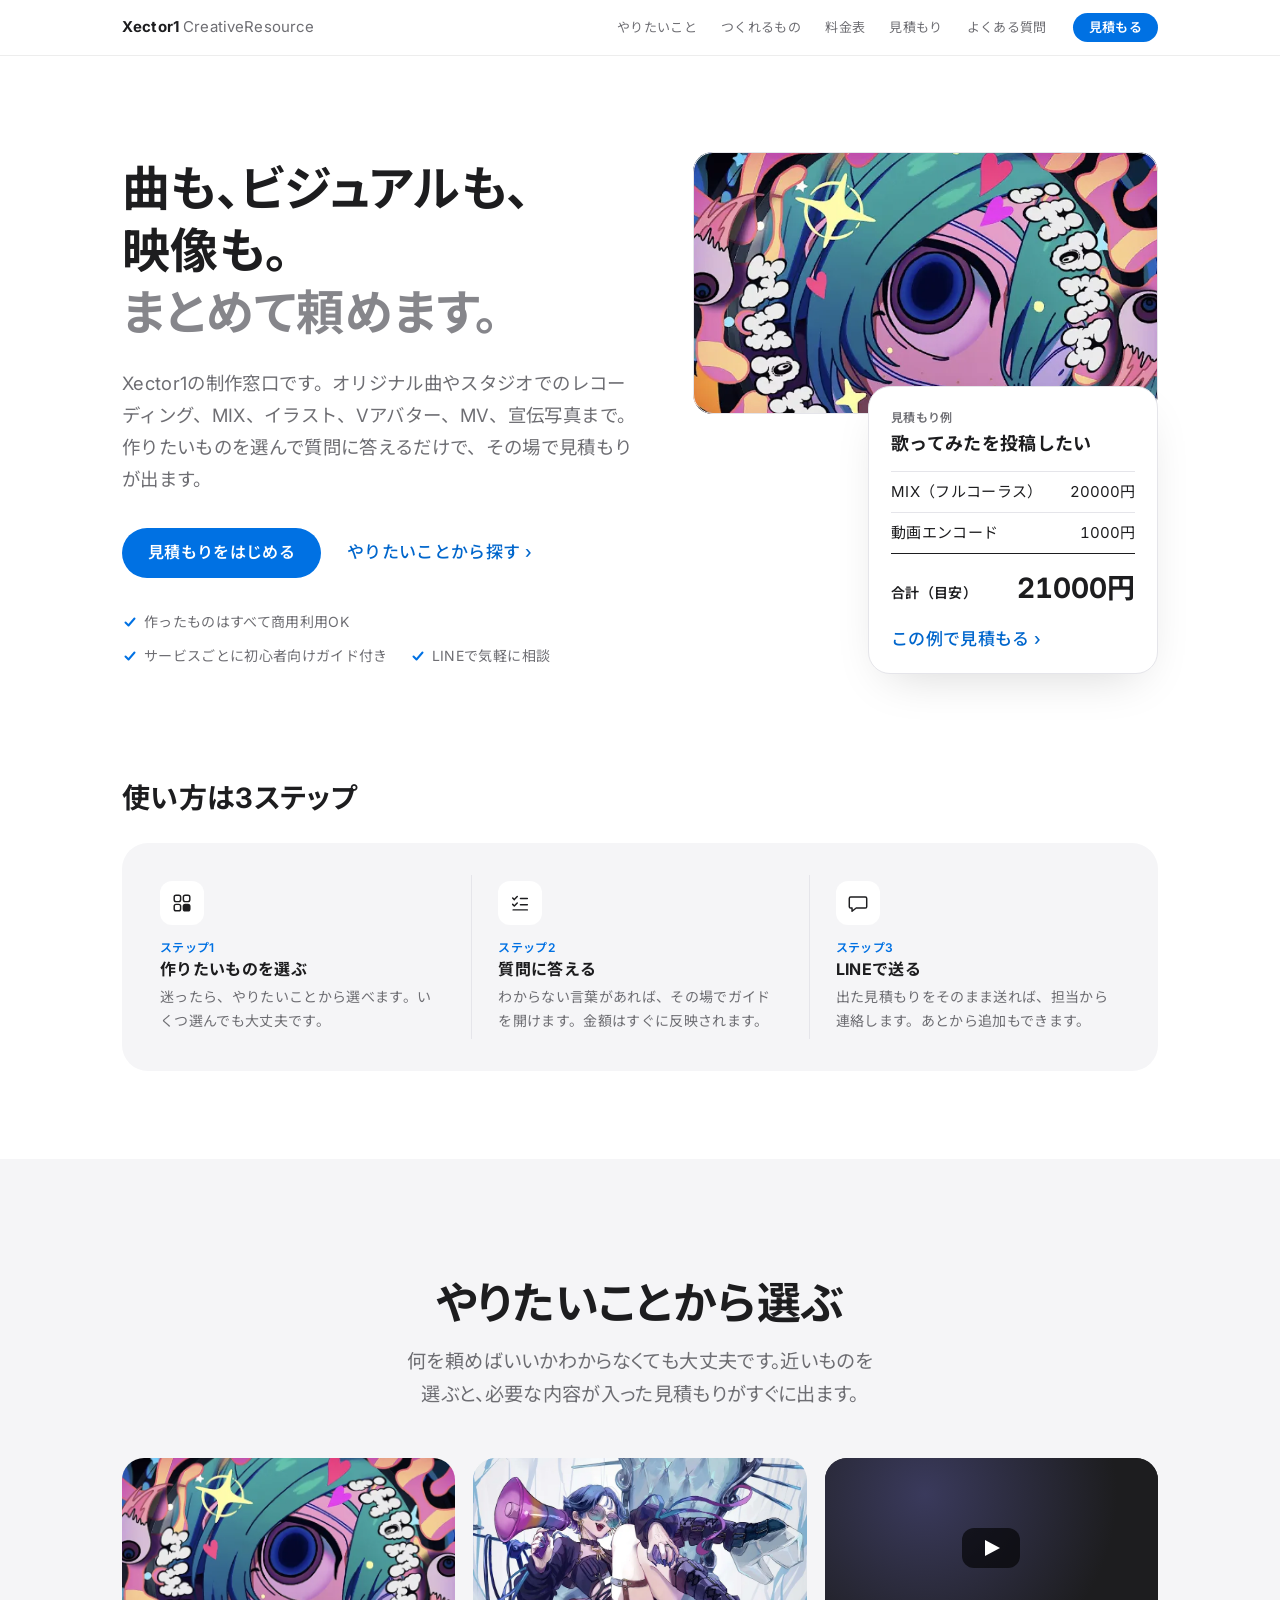
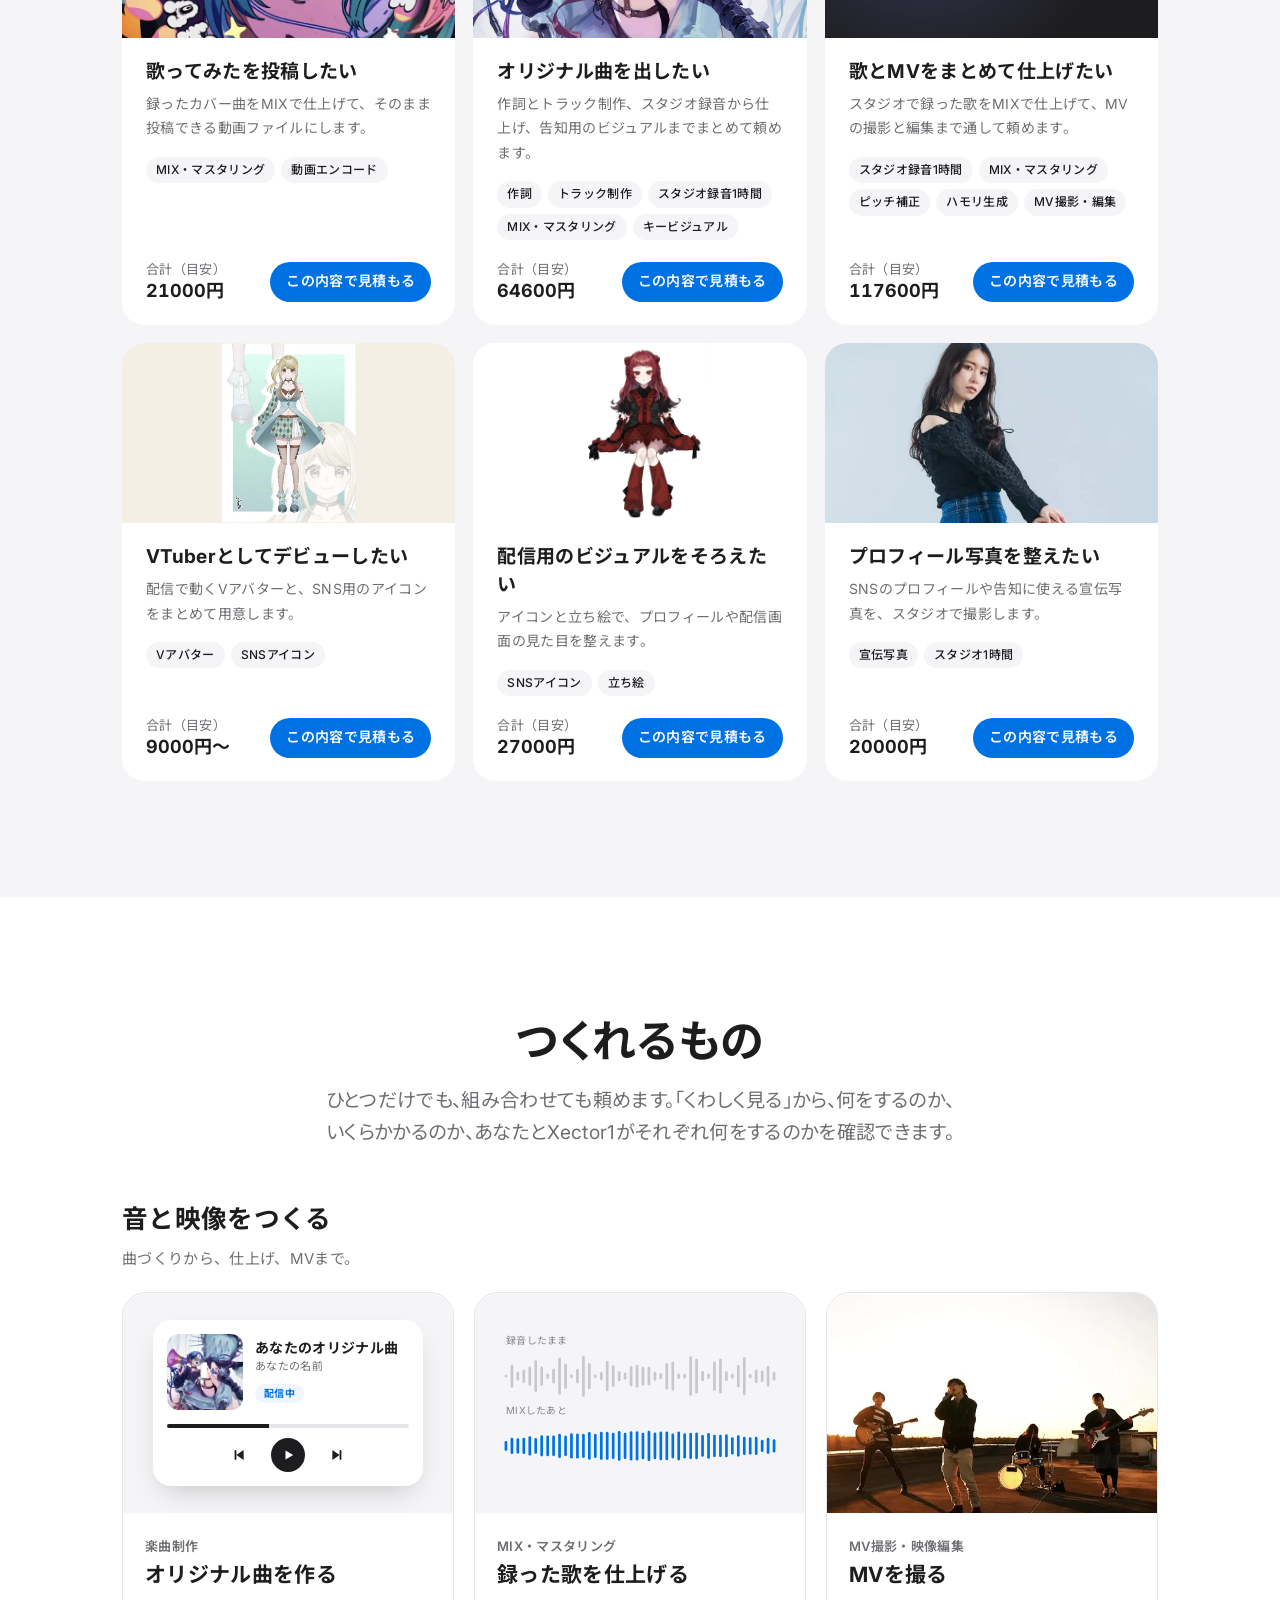
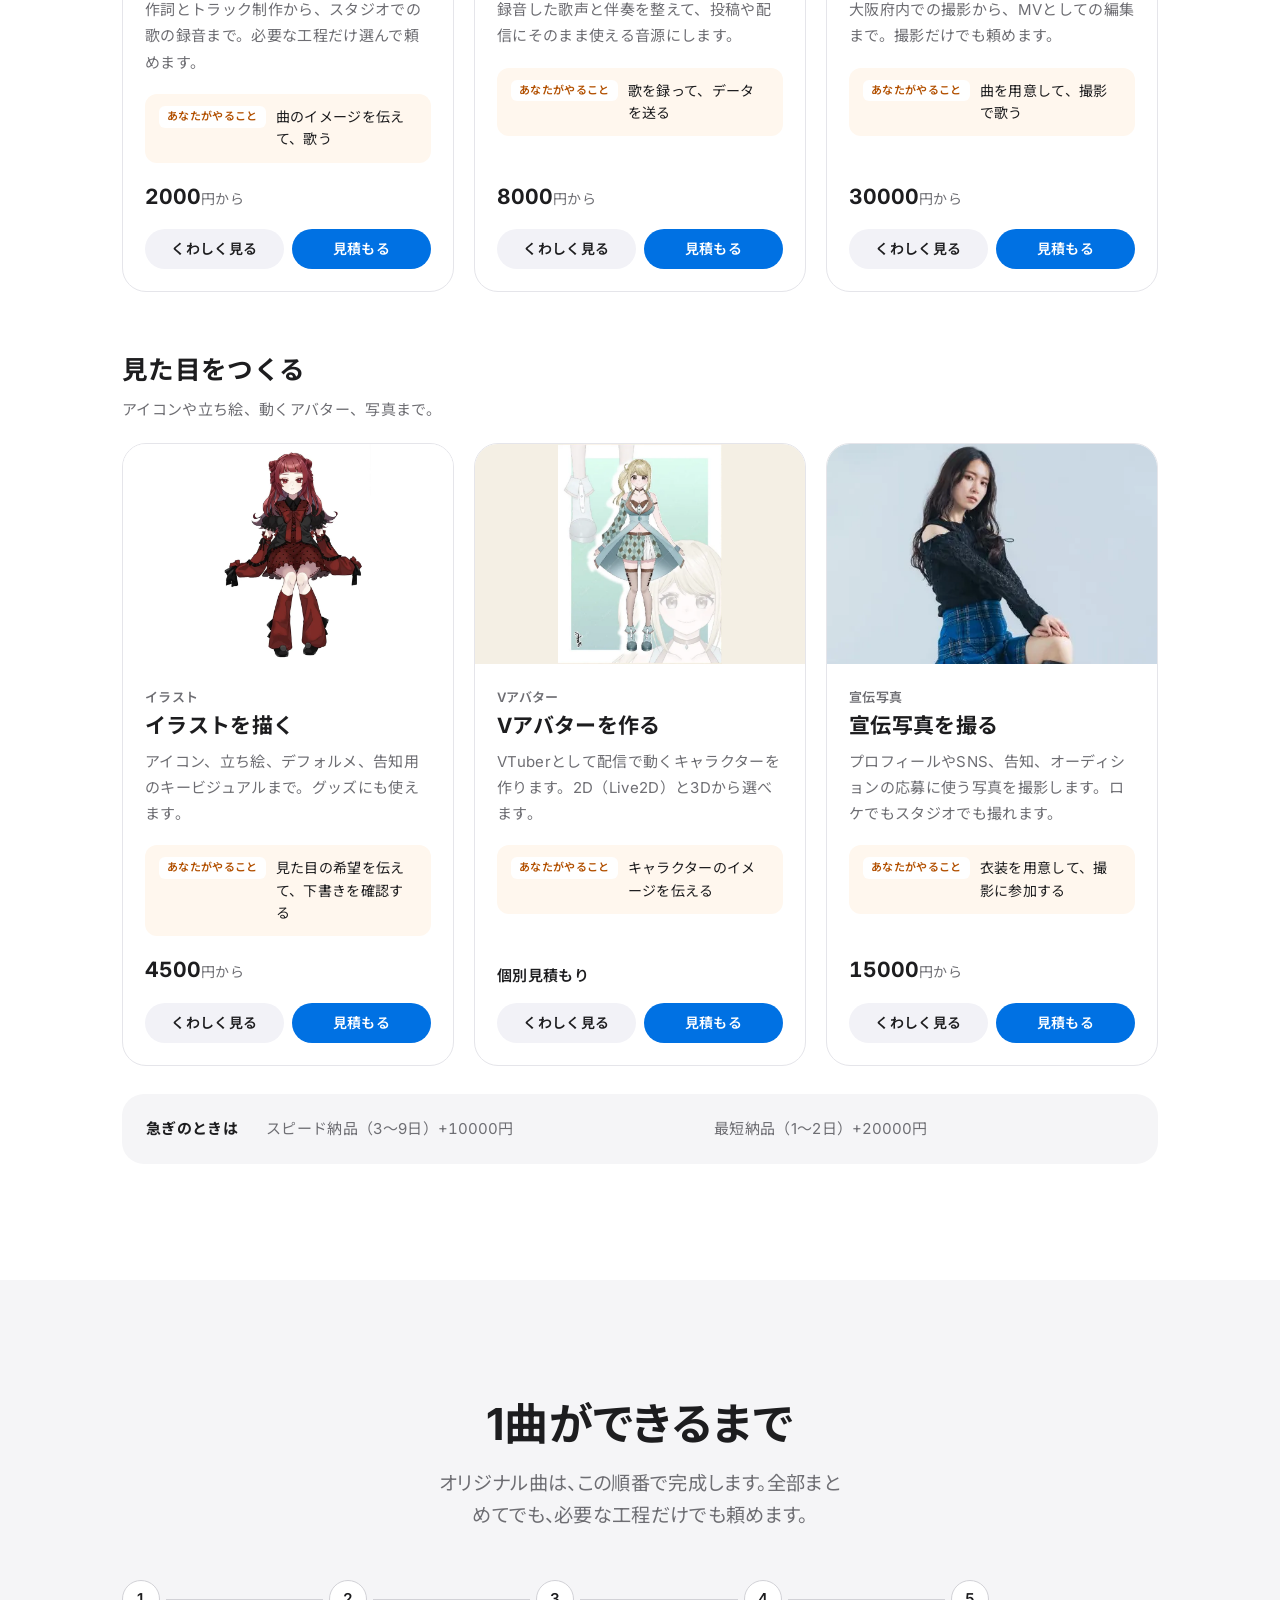
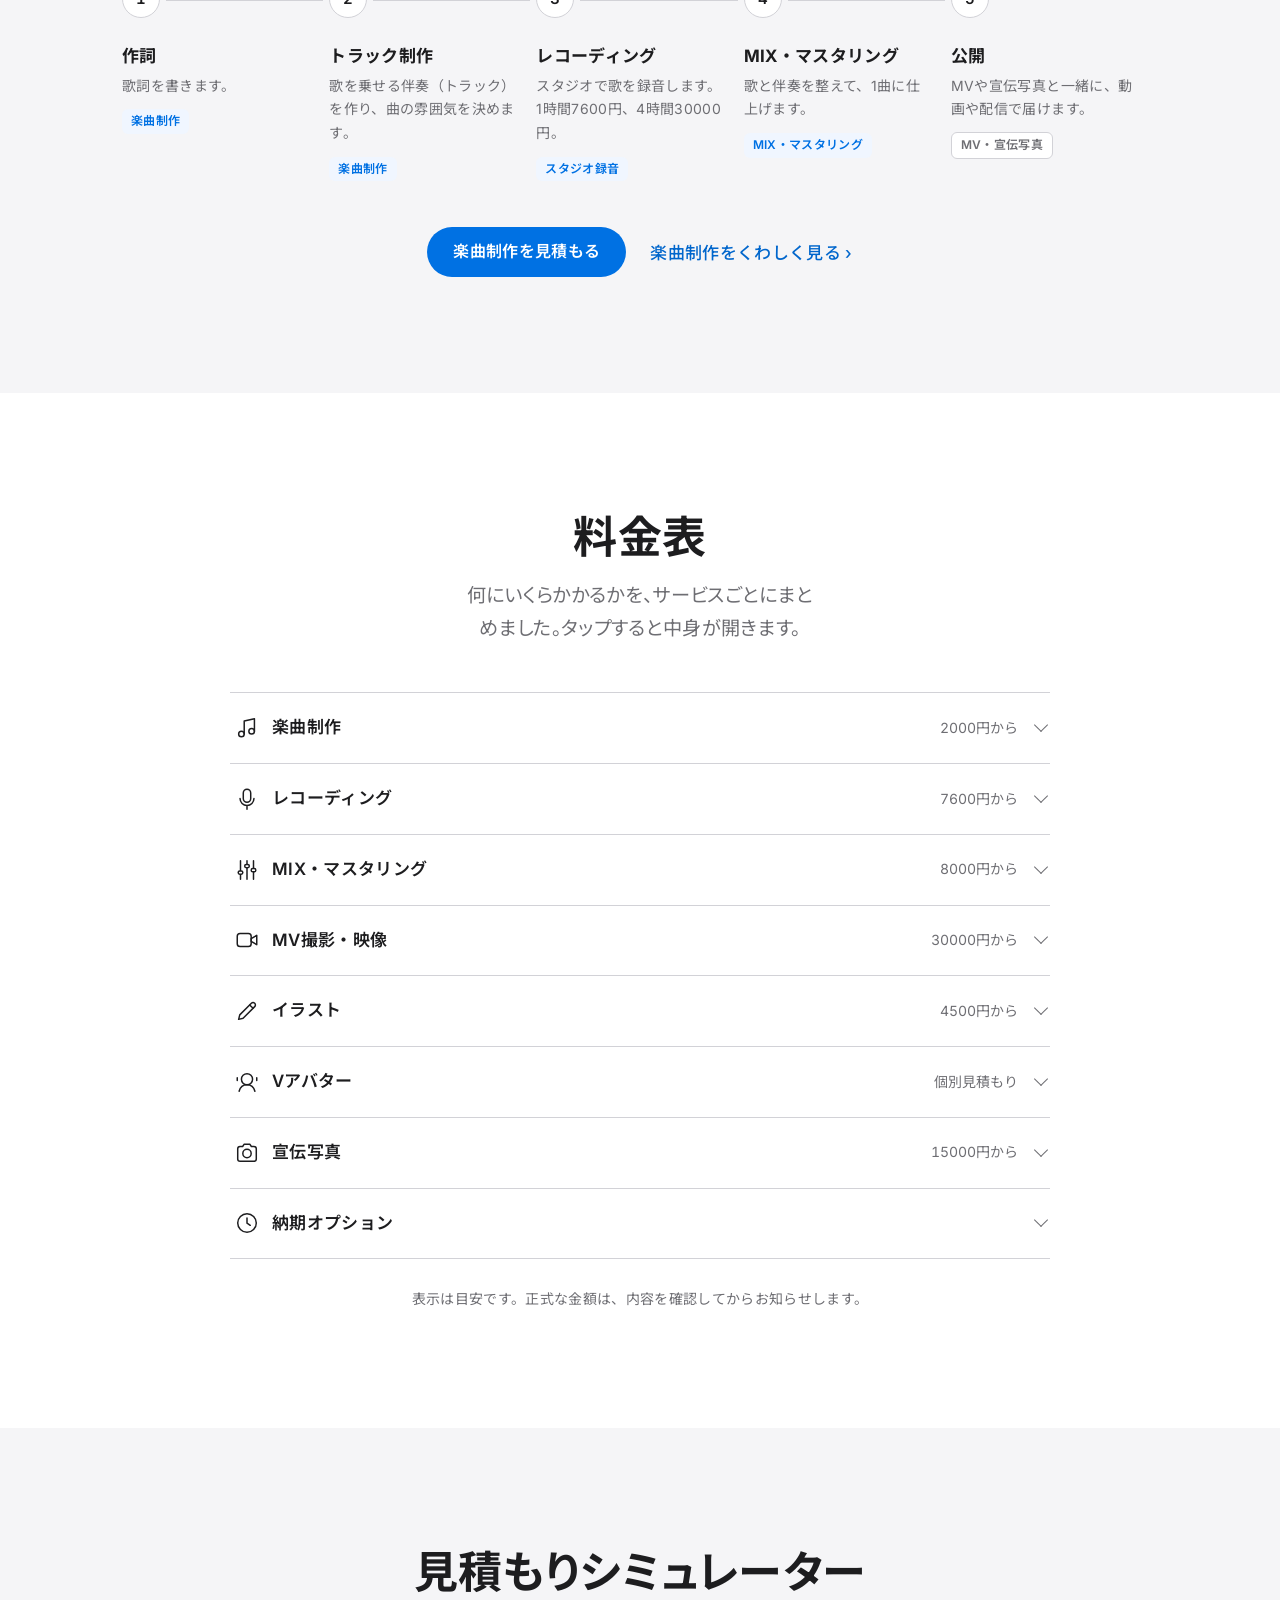
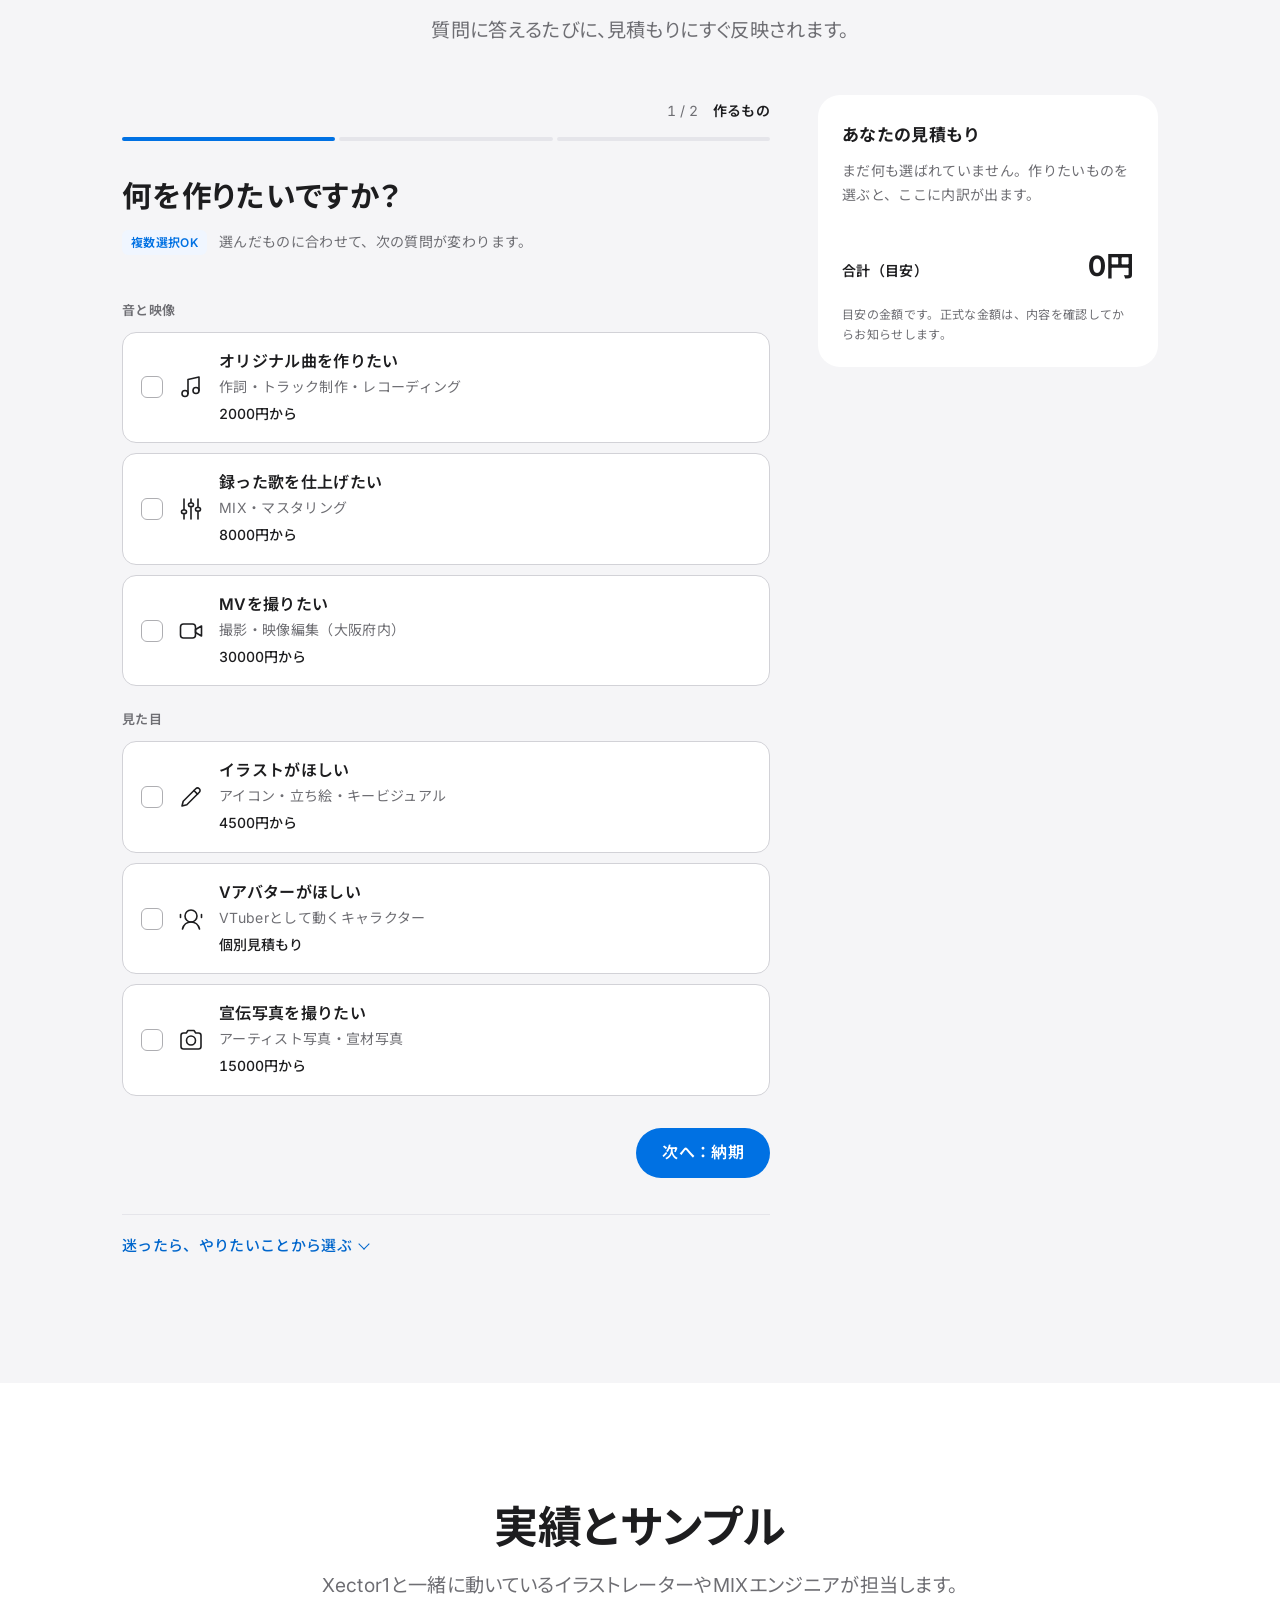
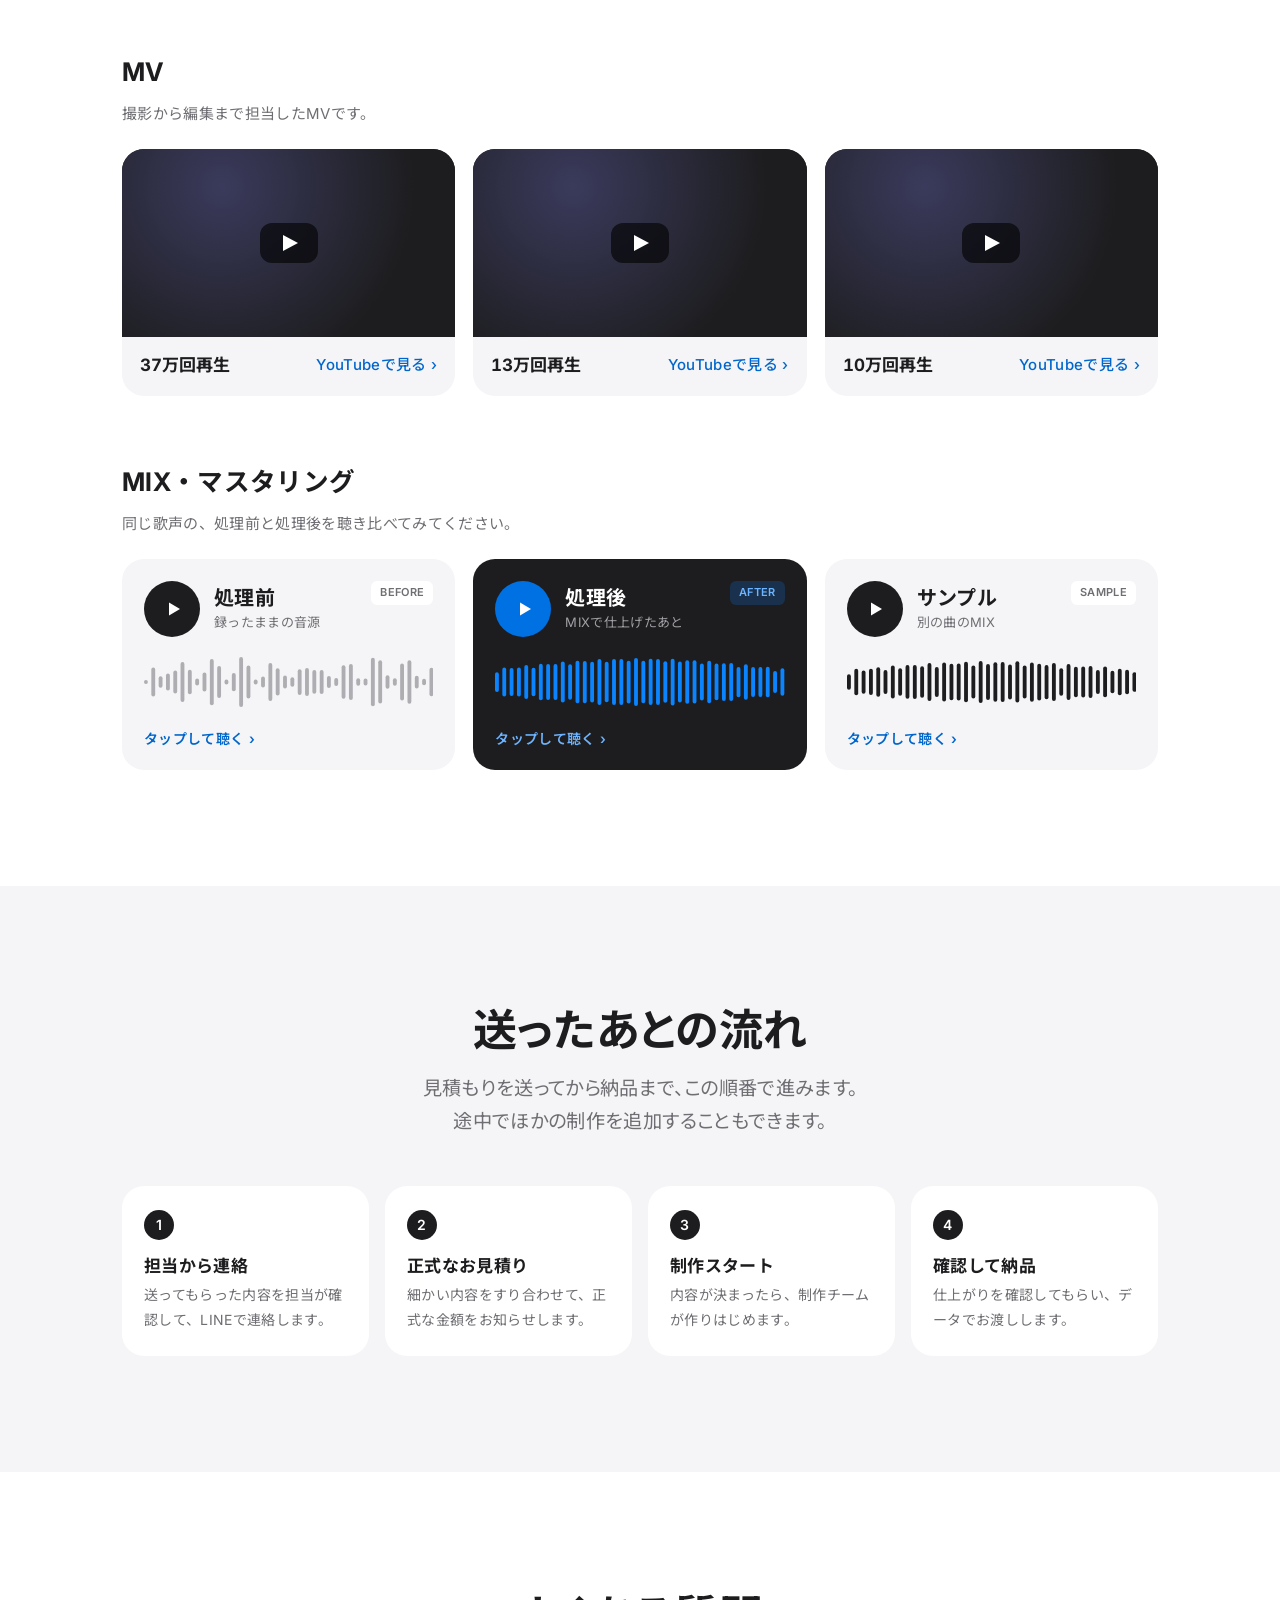
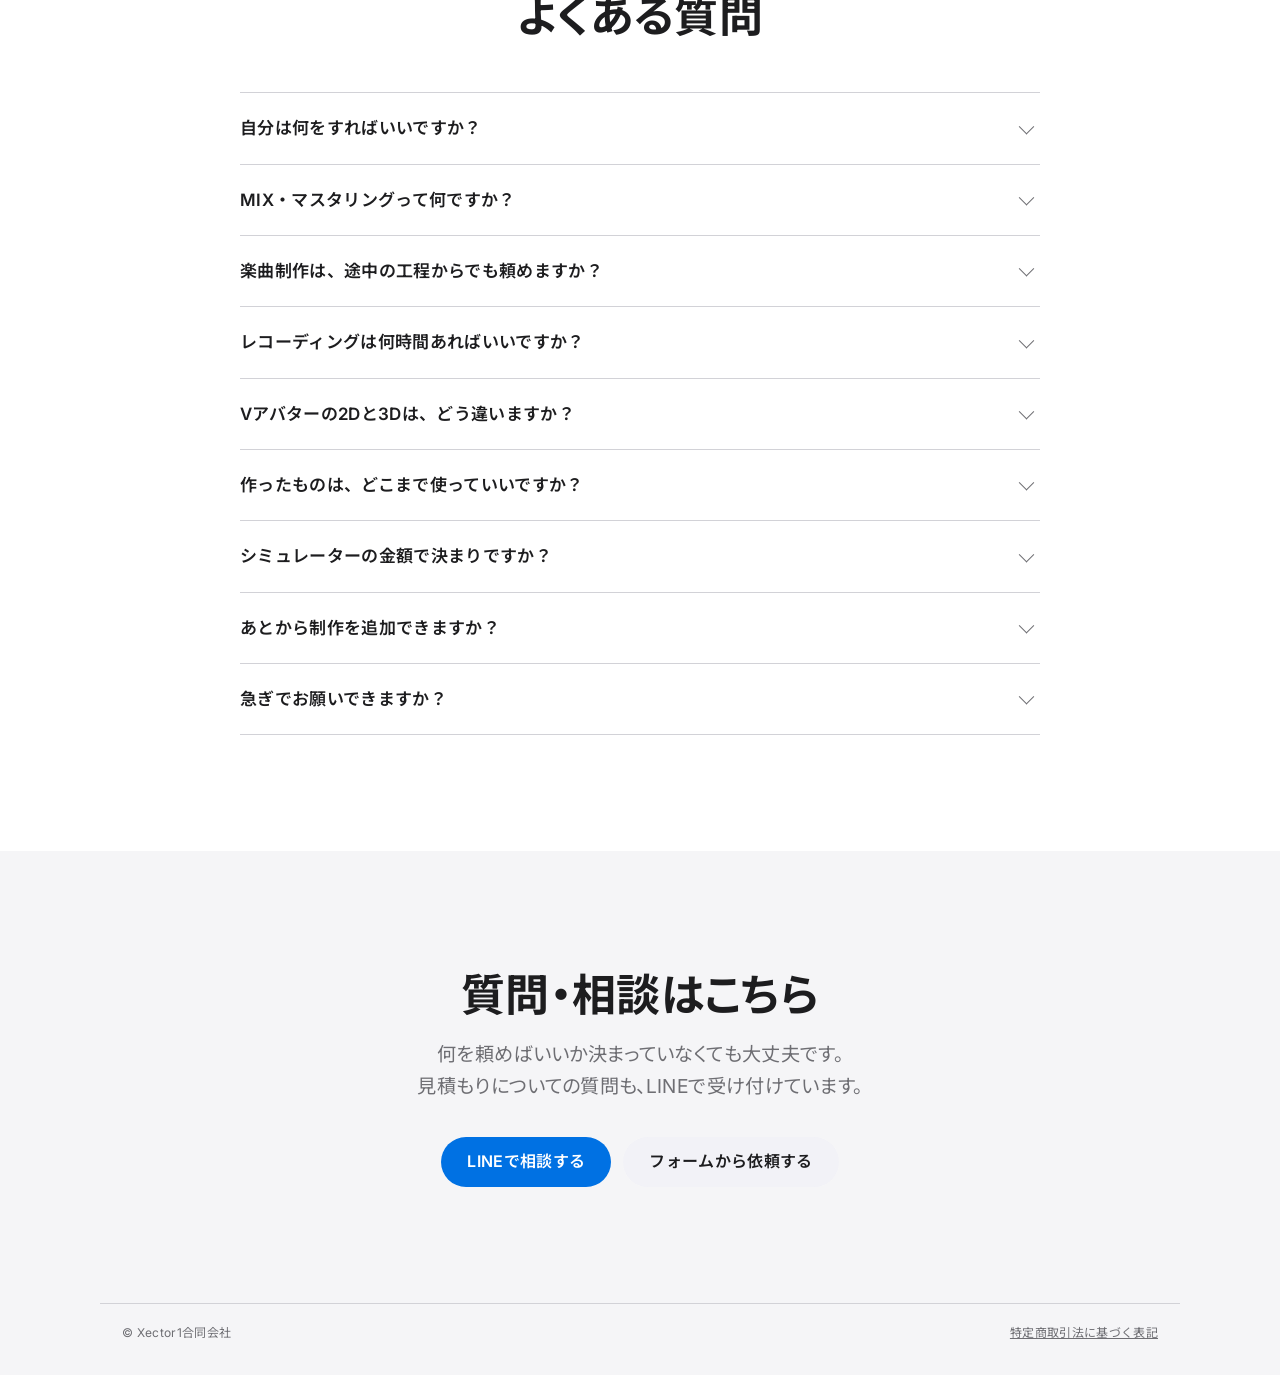
==== commit 314315b1: "おり曲補正" ====
--- a/creative/index.html
+++ b/creative/index.html
@@ -785,7 +785,7 @@
     photo: '<svg viewBox="0 0 28 28" fill="none" stroke="currentColor" stroke-width="1.6" stroke-linejoin="round"><path d="M4 9.5A2.5 2.5 0 0 1 6.5 7h2.8l1.7-2.5h6l1.7 2.5h2.8A2.5 2.5 0 0 1 24 9.5v11a2.5 2.5 0 0 1-2.5 2.5h-15A2.5 2.5 0 0 1 4 20.5z"/><circle cx="14" cy="14.5" r="4.5"/></svg>'
   };
   /* 作品画像（ページに埋め込み済み） */
-  var IMG = {"cover": "[data-uri]", "tachie": "[data-uri]", "avatar": "[data-uri]", "photo": "[data-uri]", "band": "[data-uri]"};
+  var IMG = {"cover": "[data-uri]", "tachie": "[data-uri]", "avatar": "[data-uri]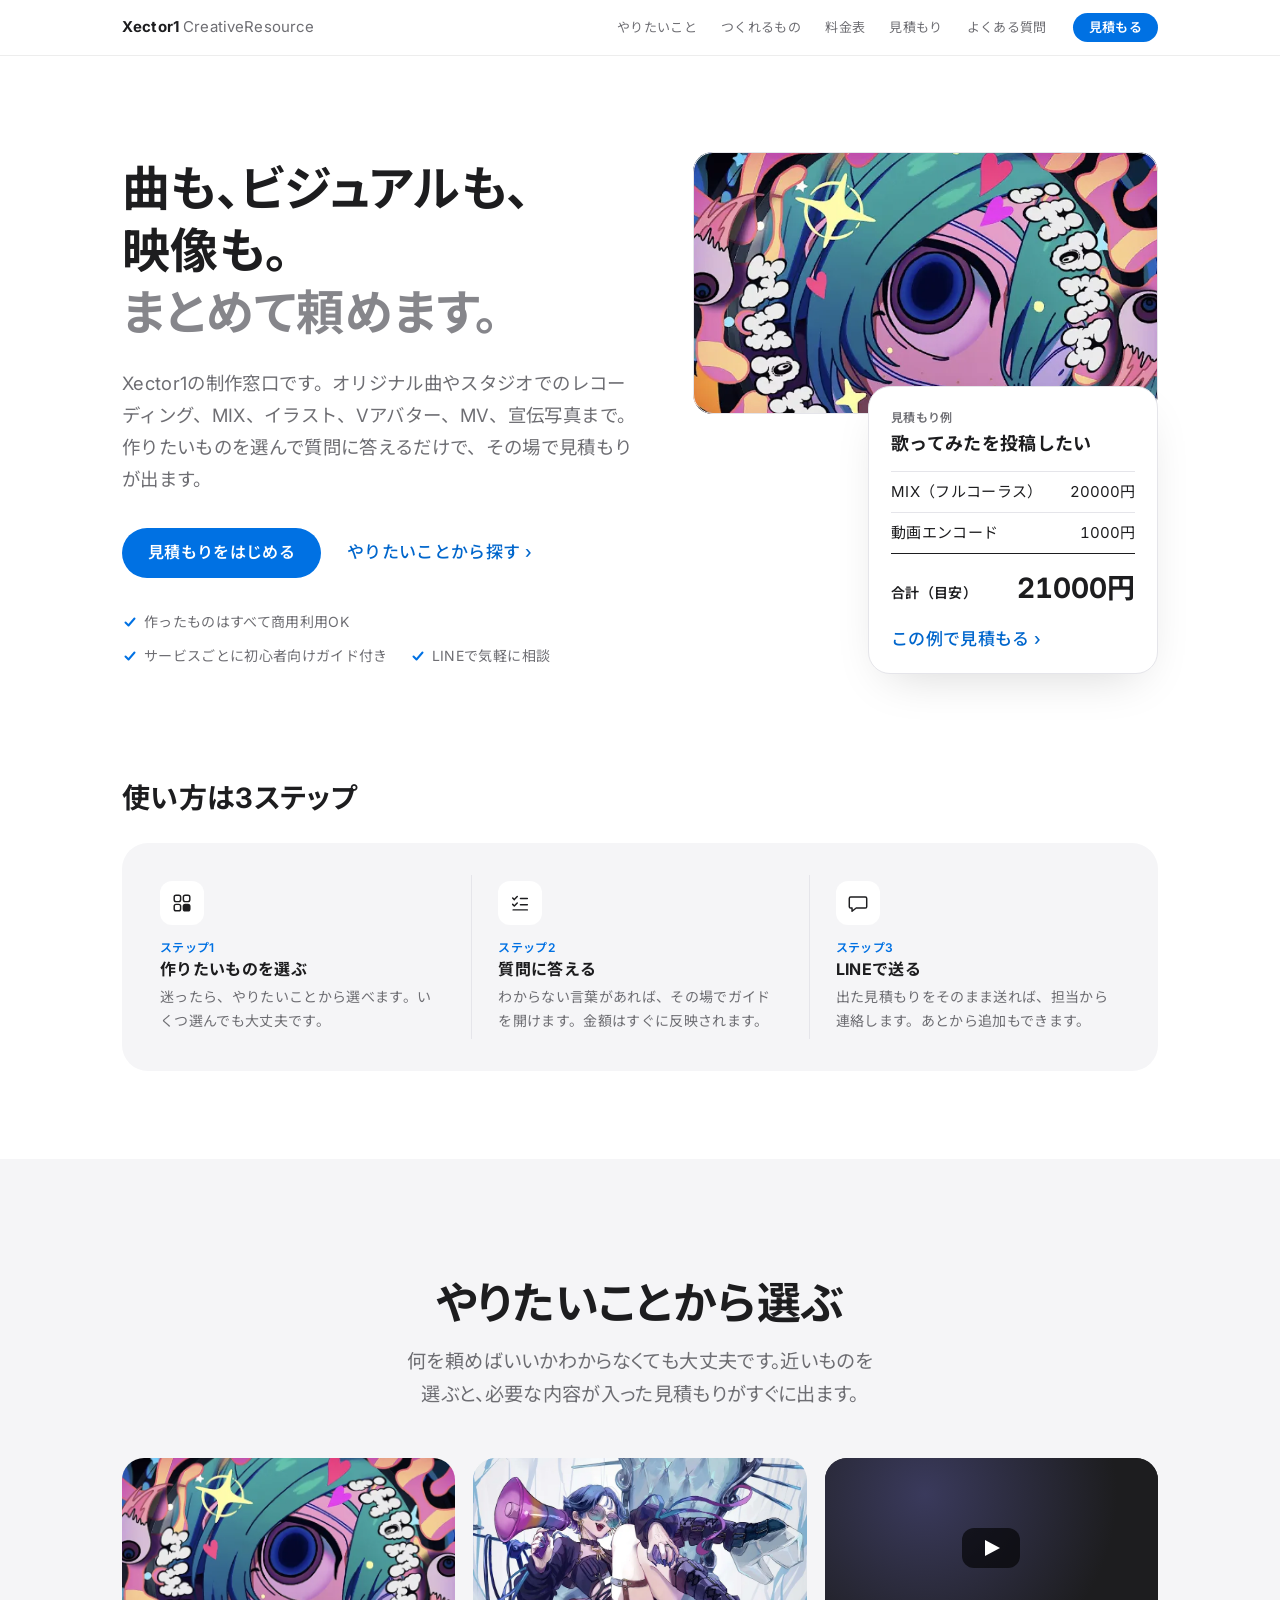
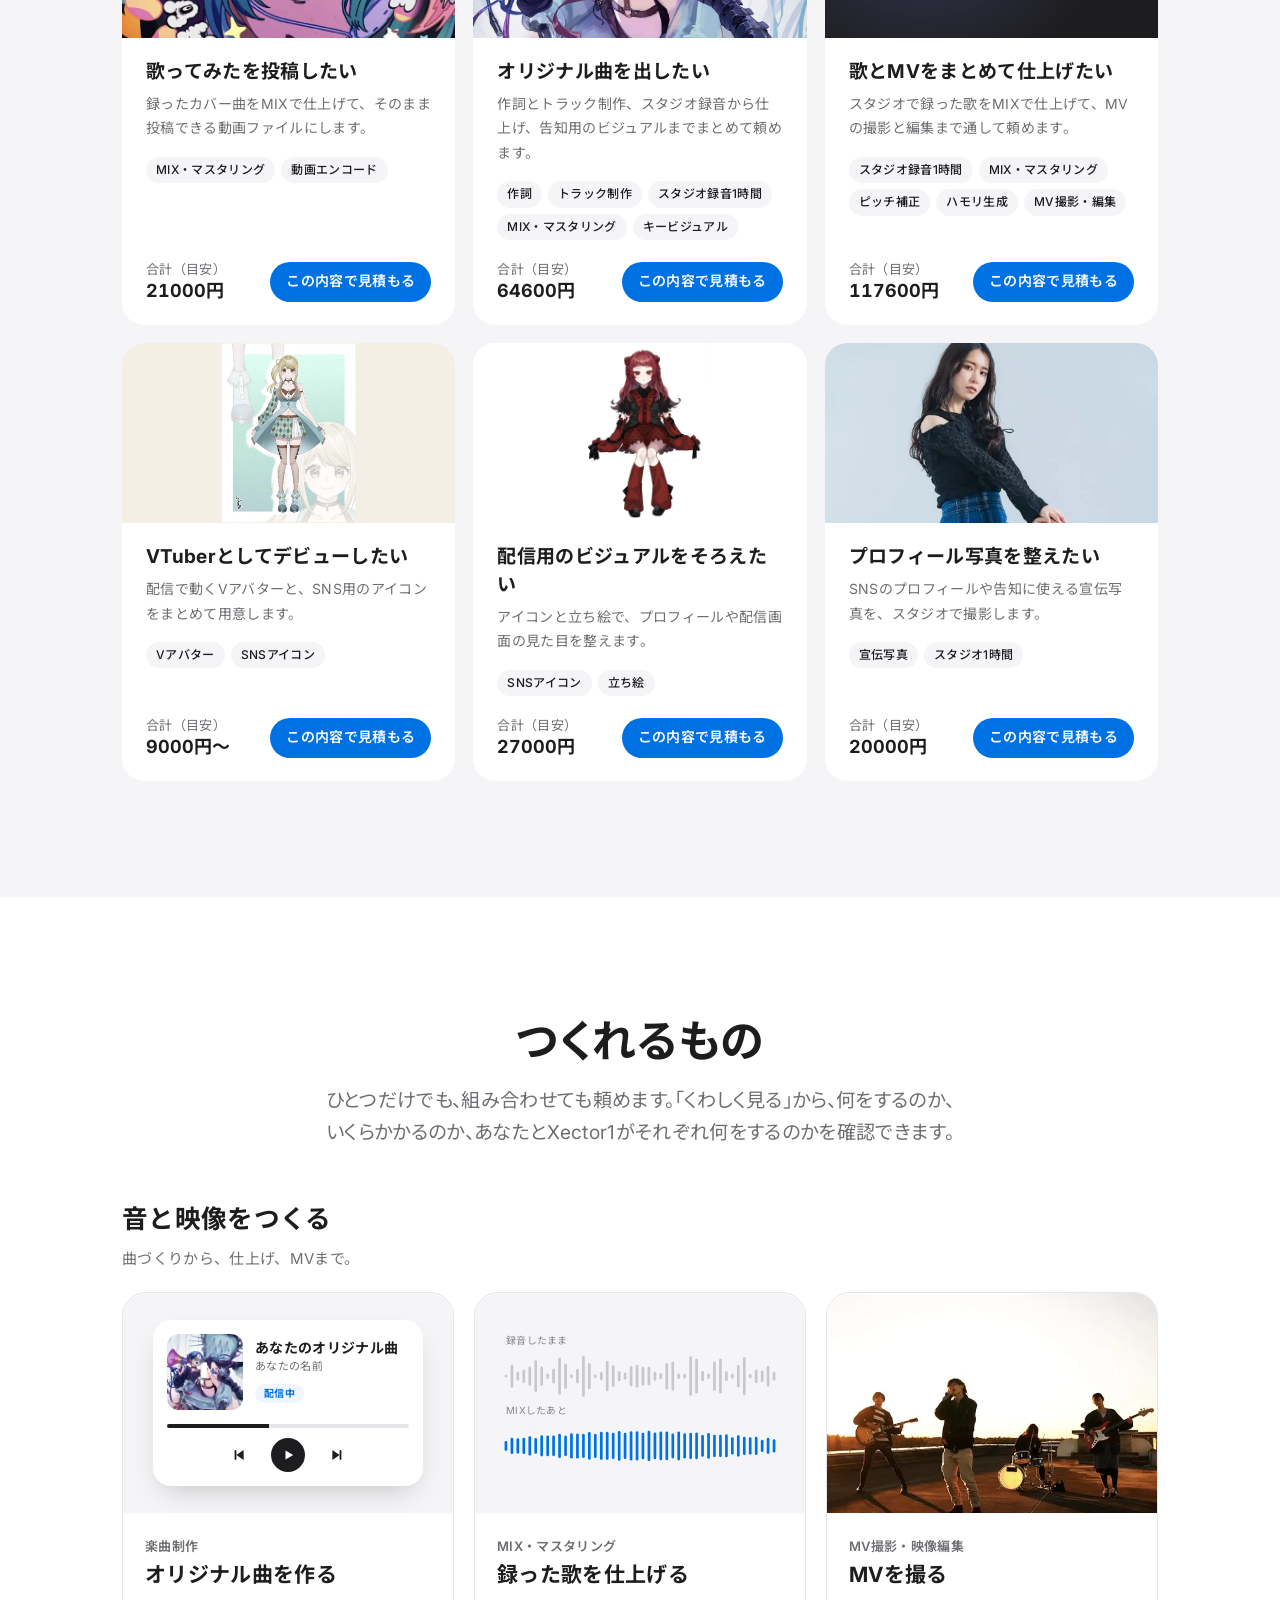
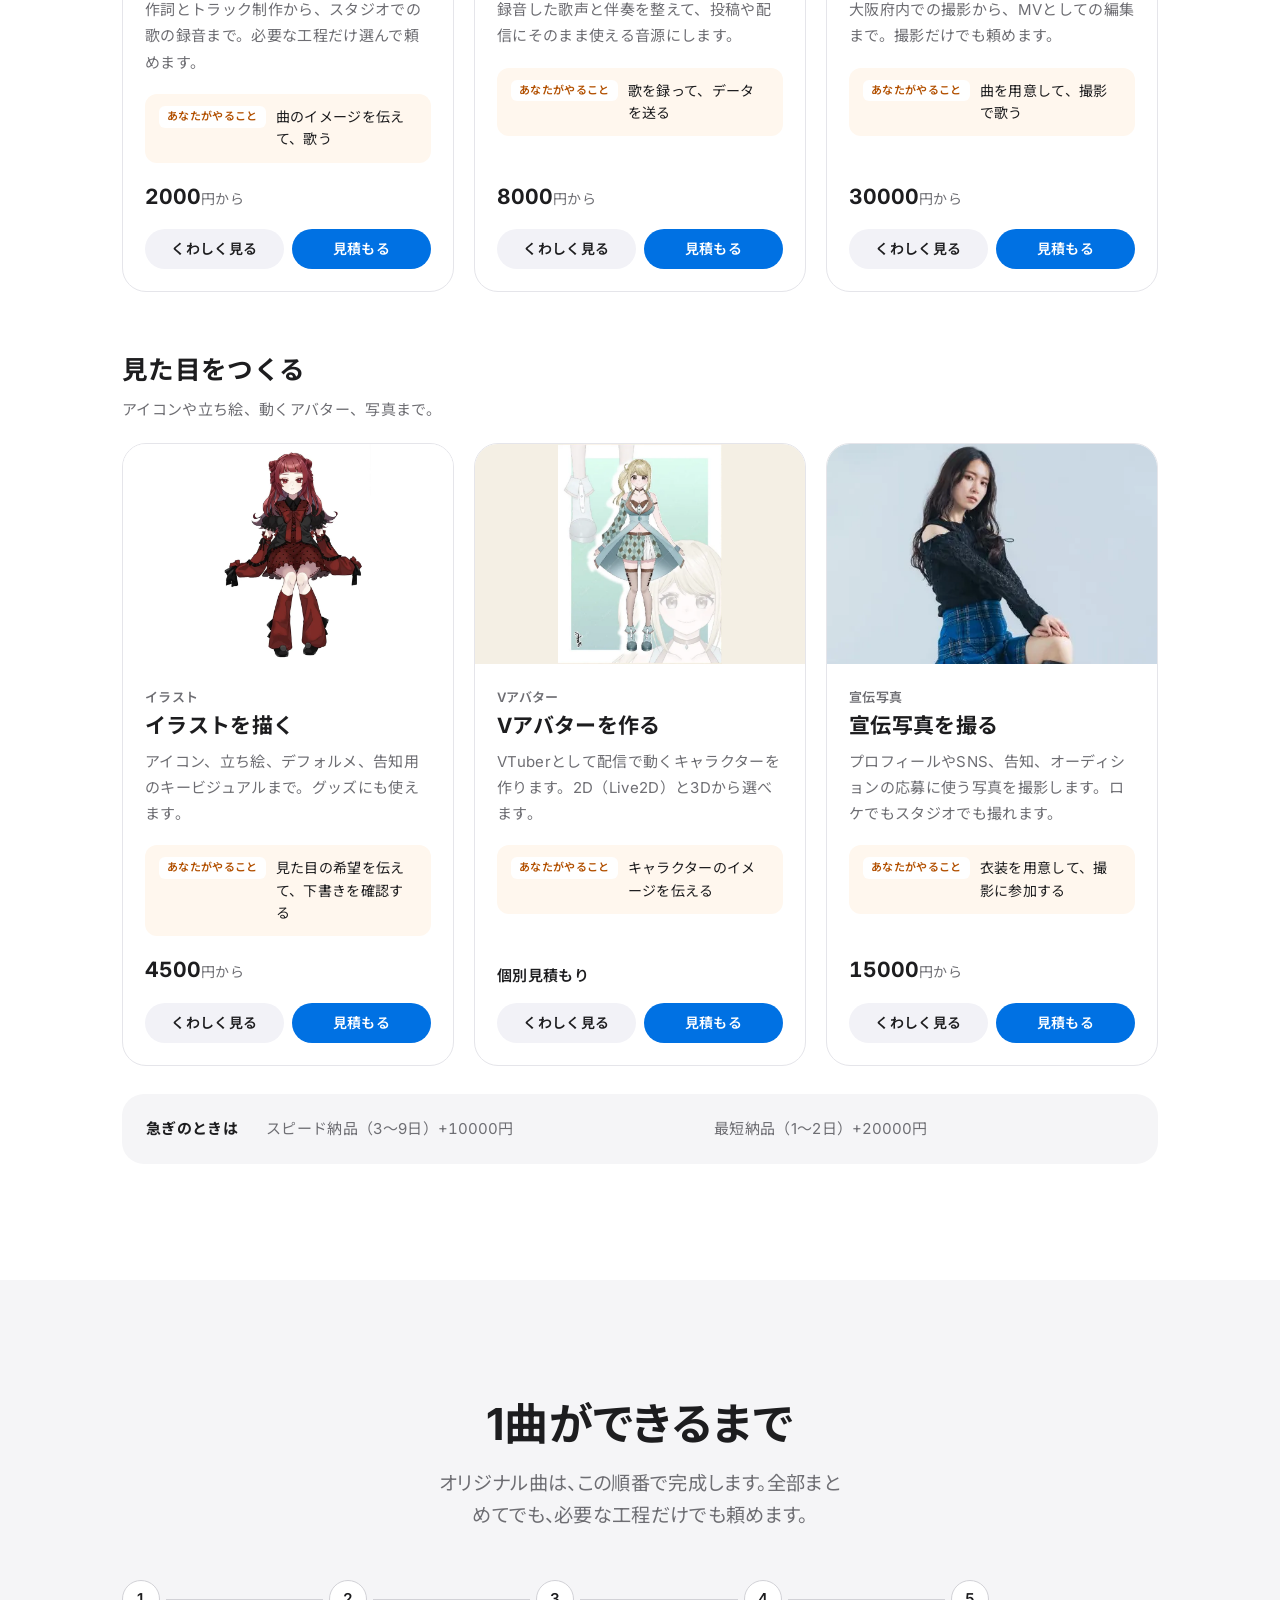
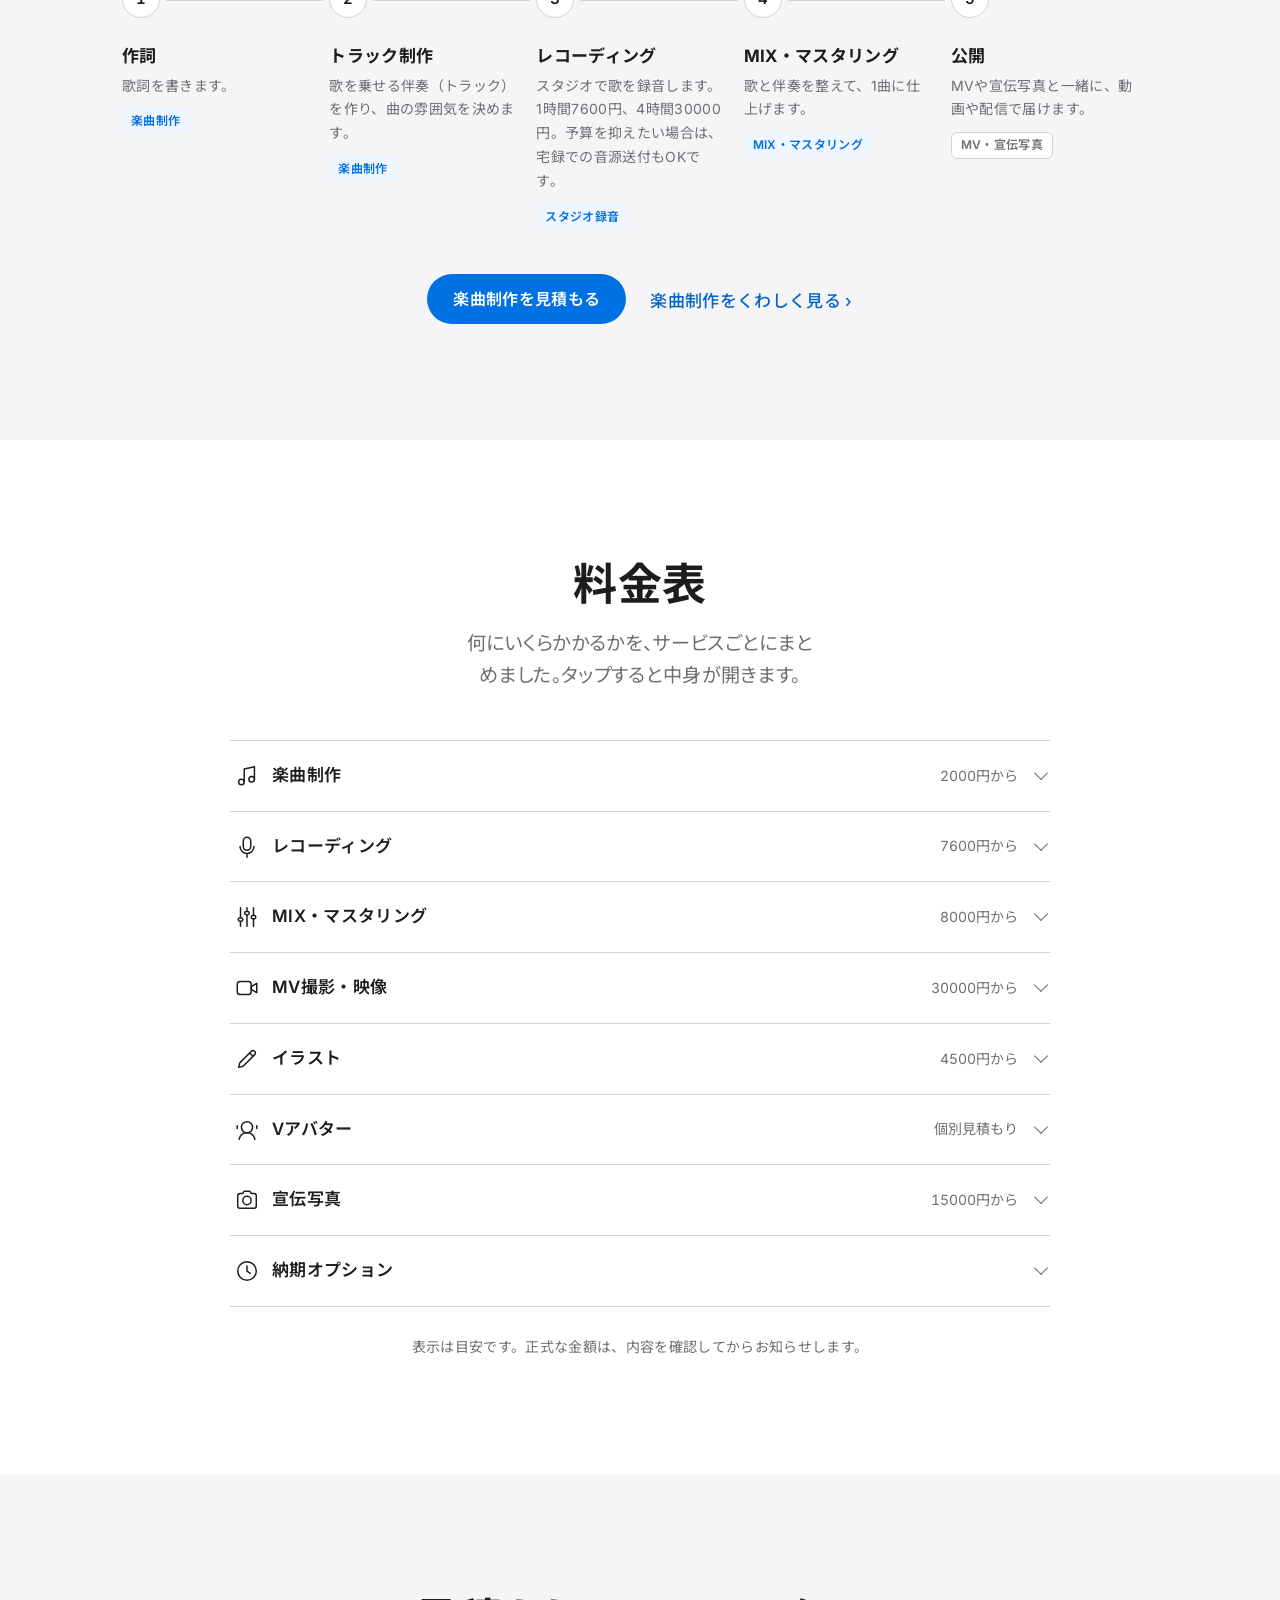
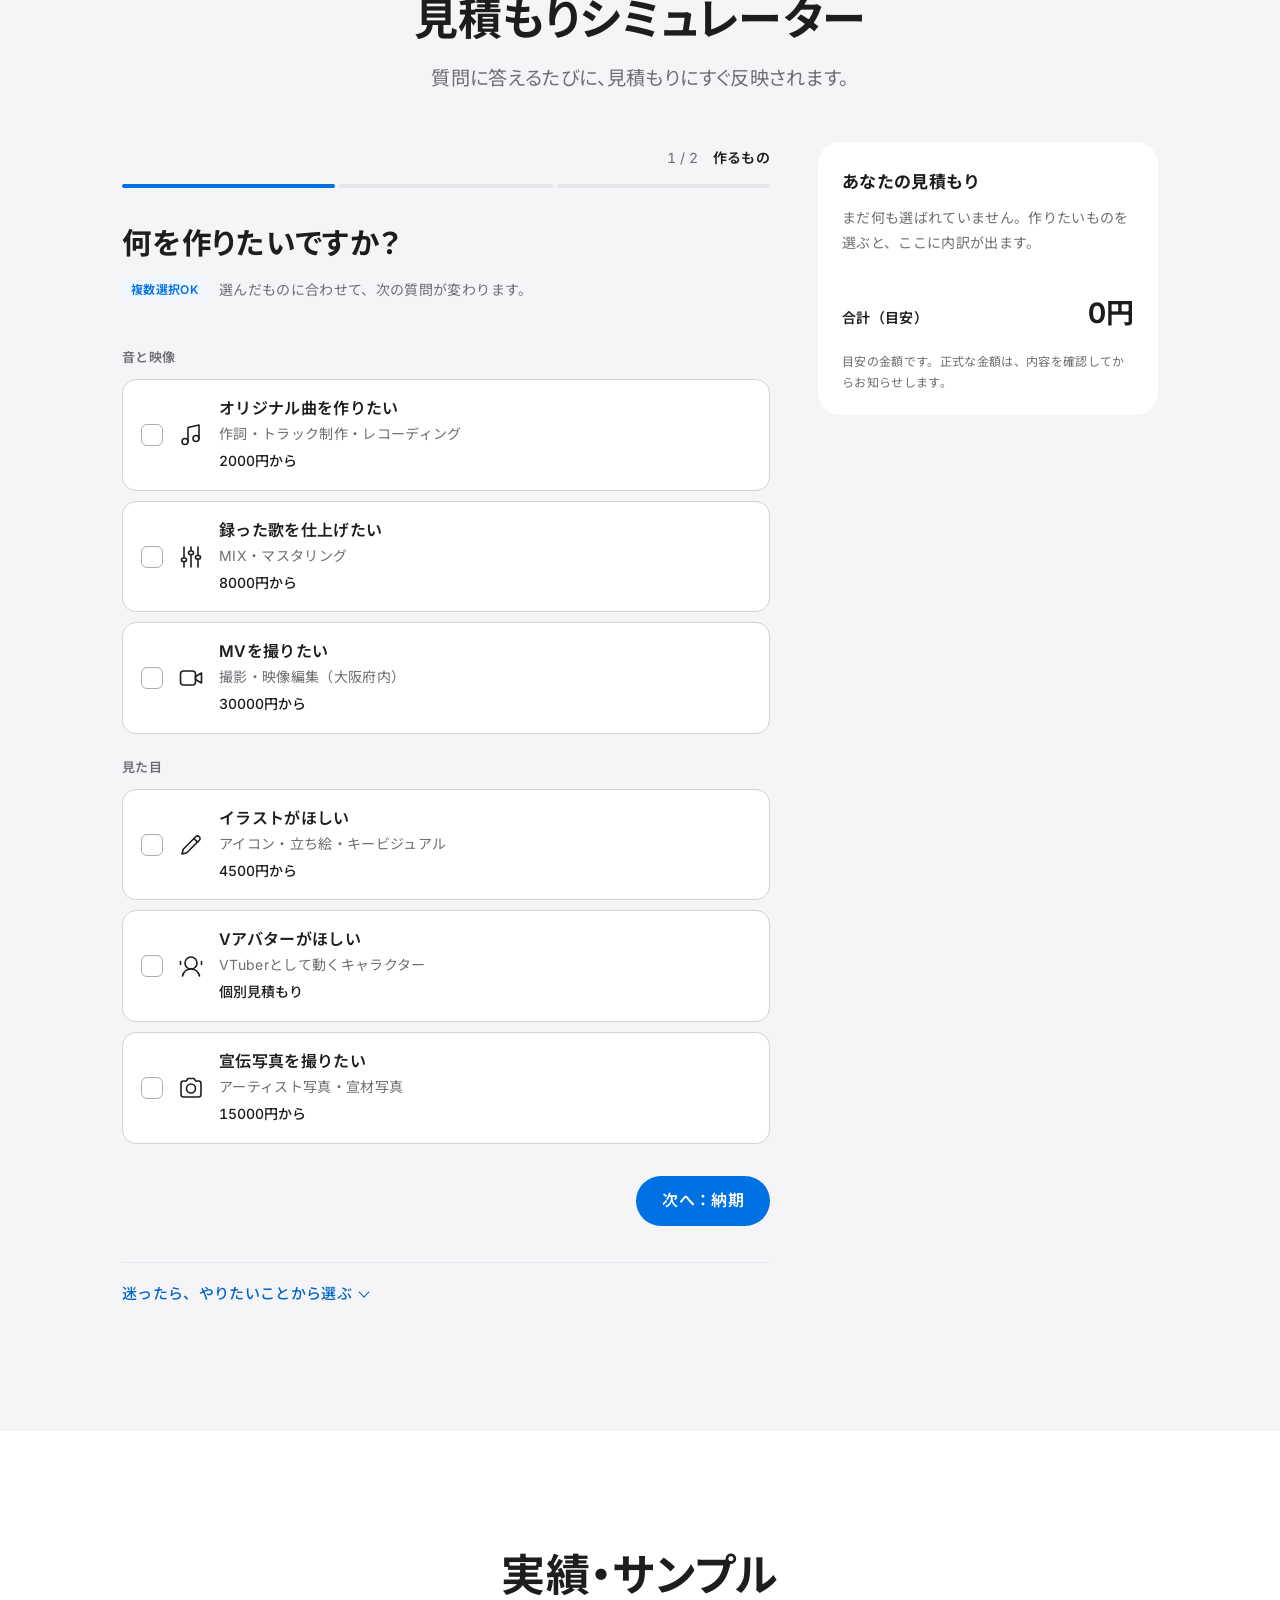
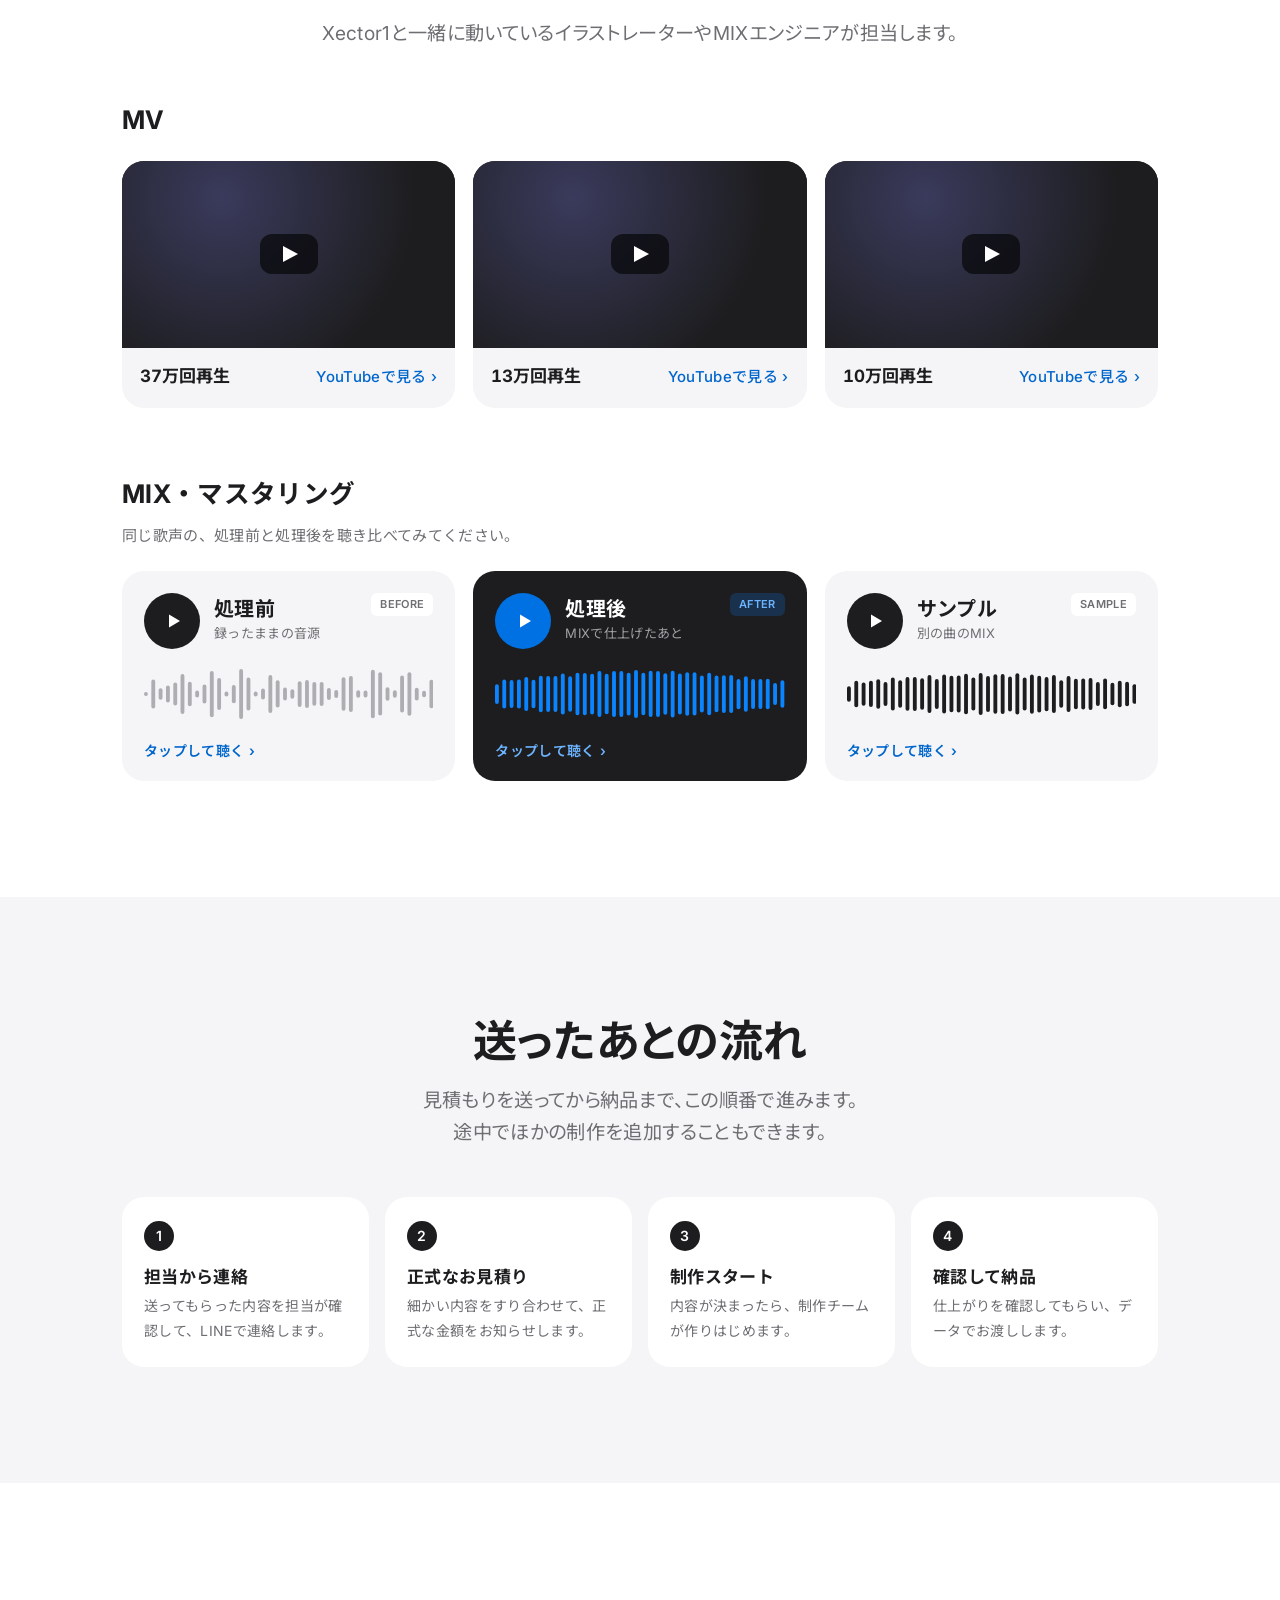
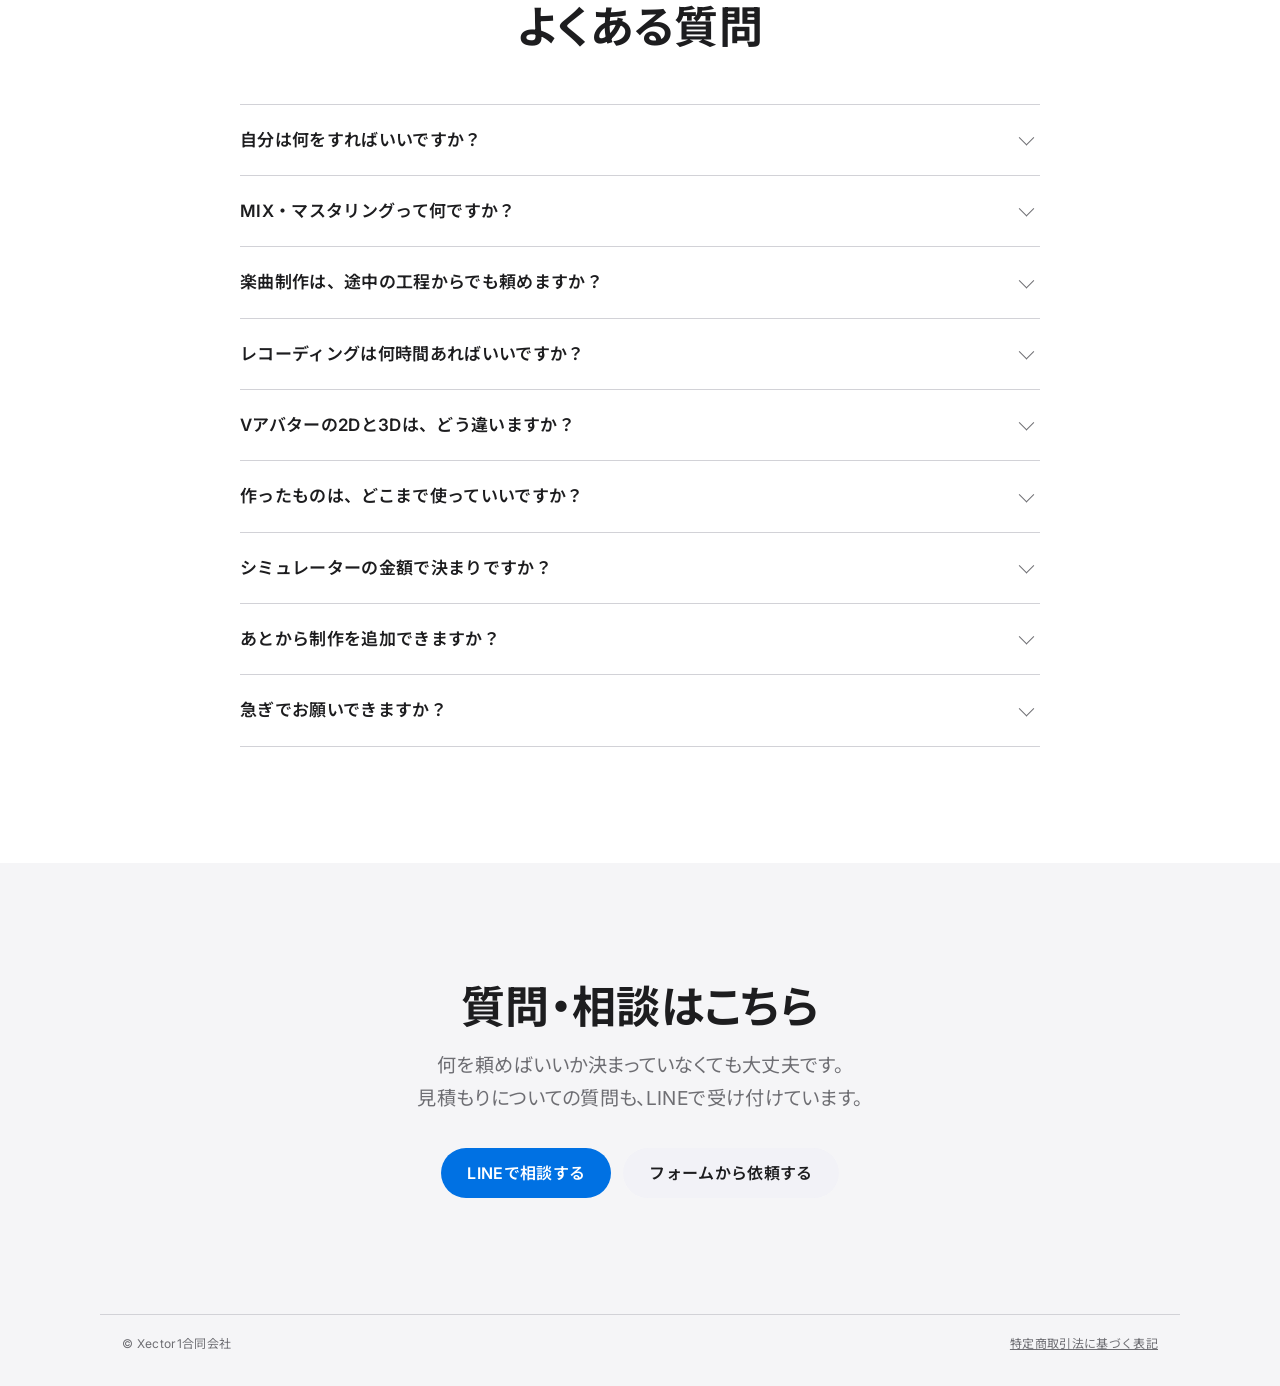
==== commit 3d226d98: "文章修正" ====
--- a/creative/index.html
+++ b/creative/index.html
@@ -399,7 +399,8 @@
 
 /* works */
 .works-block+.works-block{margin-top:64px}
-.works-block h3{margin:0;font-size:clamp(1.3rem,3vw,1.6rem);font-weight:700}
+.works-block h3{margin:0 0 18px;font-size:clamp(1.3rem,3vw,1.6rem);font-weight:700}
+.works-block h3 + p{margin-top:-12px}
 .works-block>p{margin:6px 0 22px;font-size:15px;color:var(--text-2)}
 .works-grid{display:grid;gap:14px}
 @media (min-width:734px){.works-grid{grid-template-columns:repeat(3,1fr);gap:18px}}
@@ -611,7 +612,7 @@
       <ol class="proc">
         <li><span class="proc-n num">1</span><h3>作詞</h3><p>歌詞を書きます。</p><span class="proc-tag">楽曲制作</span></li>
         <li><span class="proc-n num">2</span><h3>トラック制作</h3><p>歌を乗せる伴奏（トラック）を作り、曲の雰囲気を決めます。</p><span class="proc-tag">楽曲制作</span></li>
-        <li><span class="proc-n num">3</span><h3>レコーディング</h3><p>スタジオで歌を録音します。1時間7600円、4時間30000円。</p><span class="proc-tag">スタジオ録音</span></li>
+        <li><span class="proc-n num">3</span><h3>レコーディング</h3><p>スタジオで歌を録音します。1時間7600円、4時間30000円。予算を抑えたい場合は、宅録での音源送付もOKです。</p><span class="proc-tag">スタジオ録音</span></li>
         <li><span class="proc-n num">4</span><h3>MIX・マスタリング</h3><p>歌と伴奏を整えて、1曲に仕上げます。</p><span class="proc-tag">MIX・マスタリング</span></li>
         <li><span class="proc-n num">5</span><h3>公開</h3><p>MVや宣伝写真と一緒に、動画や配信で届けます。</p><span class="proc-tag alt">MV・宣伝写真</span></li>
       </ol>
@@ -673,12 +674,11 @@
   <section class="sec" id="works" aria-labelledby="works-title">
     <div class="wrap">
       <div class="sec-head">
-        <h2 class="sec-title jp-head" id="works-title">実績とサンプル</h2>
+        <h2 class="sec-title jp-head" id="works-title">実績・サンプル</h2>
         <p class="sec-sub jp-head">Xector1と一緒に動いているイラストレーターやMIXエンジニアが担当します。</p>
       </div>
       <div class="works-block">
         <h3>MV</h3>
-        <p>撮影から編集まで担当したMVです。</p>
         <div class="works-grid">
           <a class="wv" href="https://www.youtube.com/watch?v=xXd5G2iCCww" target="_blank" rel="noopener"><div class="ph ph-yt"><img data-yt="xXd5G2iCCww" alt="MVのサムネイル"><span class="yt-play"></span></div><div class="wv-cap"><b class="num">37万回再生</b><span class="link">YouTubeで見る ›</span></div></a>
           <a class="wv" href="https://www.youtube.com/watch?v=UeQJYMF5JPg" target="_blank" rel="noopener"><div class="ph ph-yt"><img data-yt="UeQJYMF5JPg" alt="MVのサムネイル"><span class="yt-play"></span></div><div class="wv-cap"><b class="num">13万回再生</b><span class="link">YouTubeで見る ›</span></div></a>
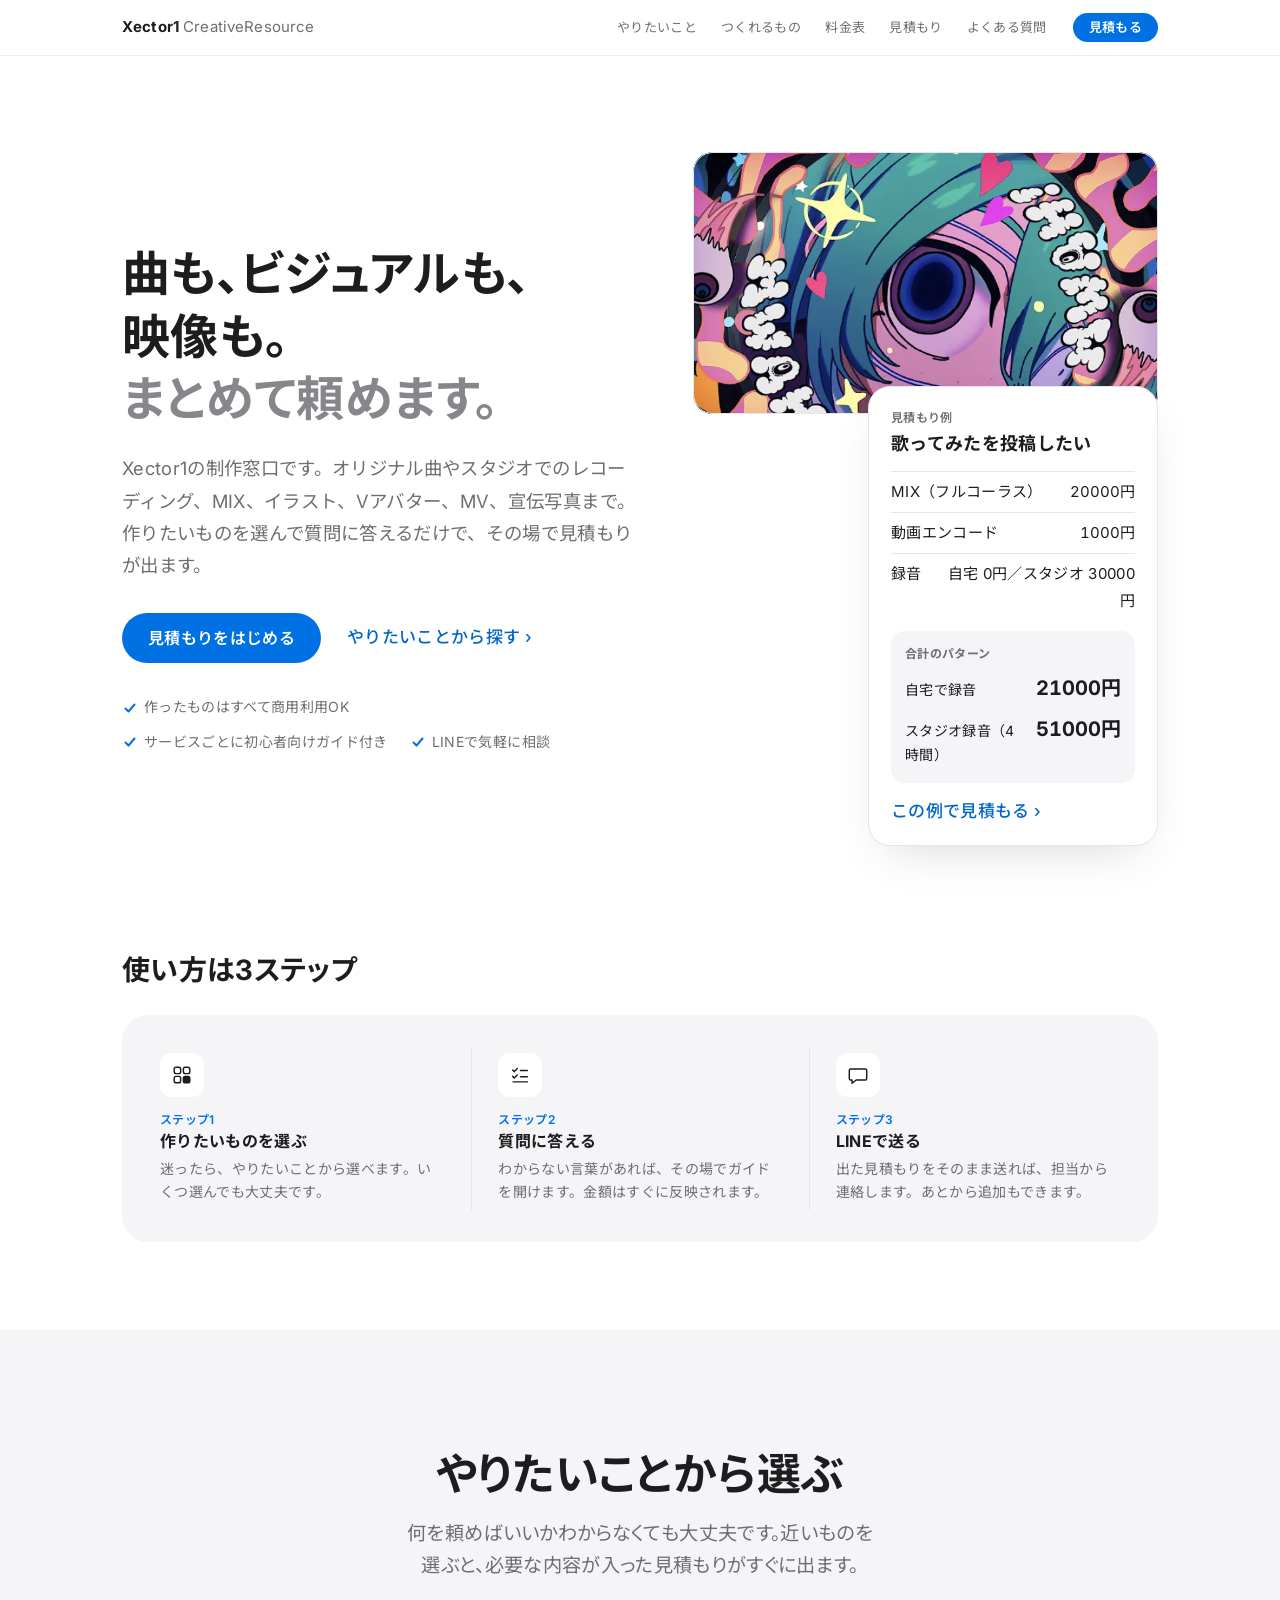
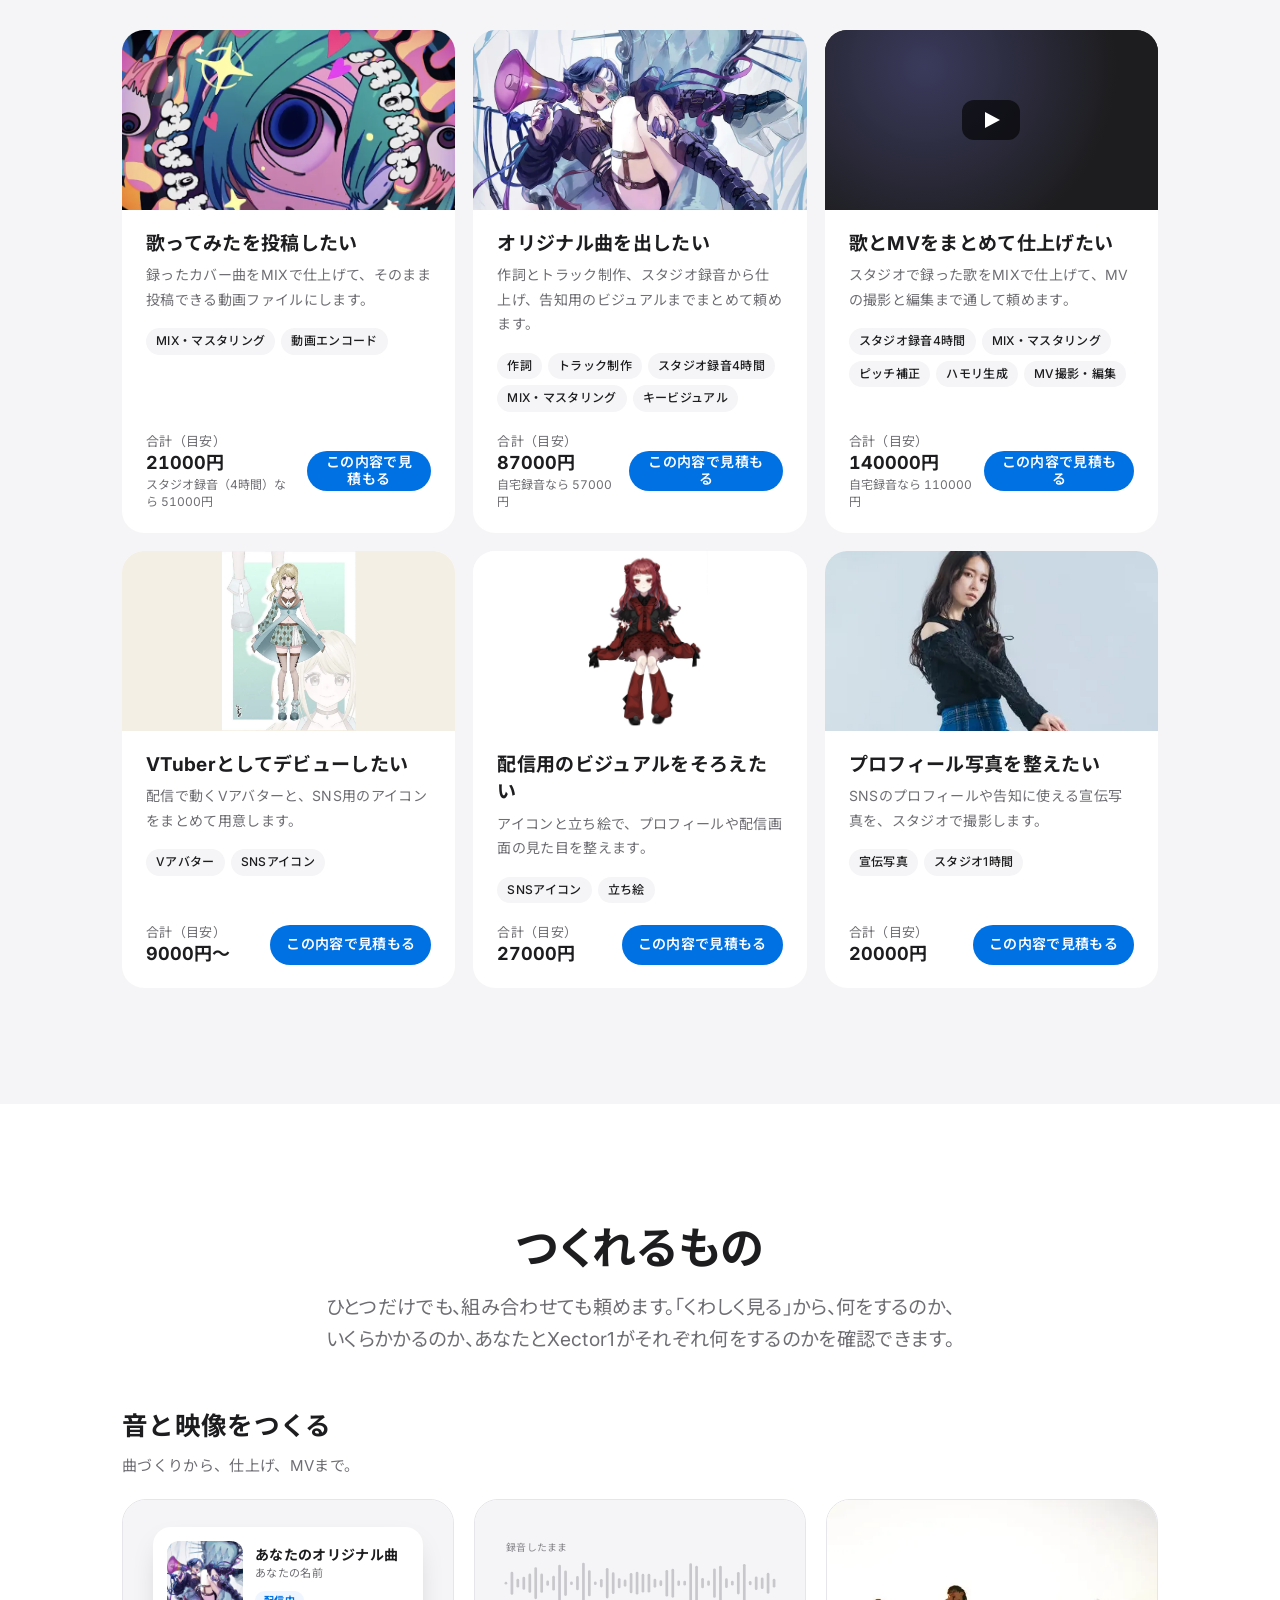
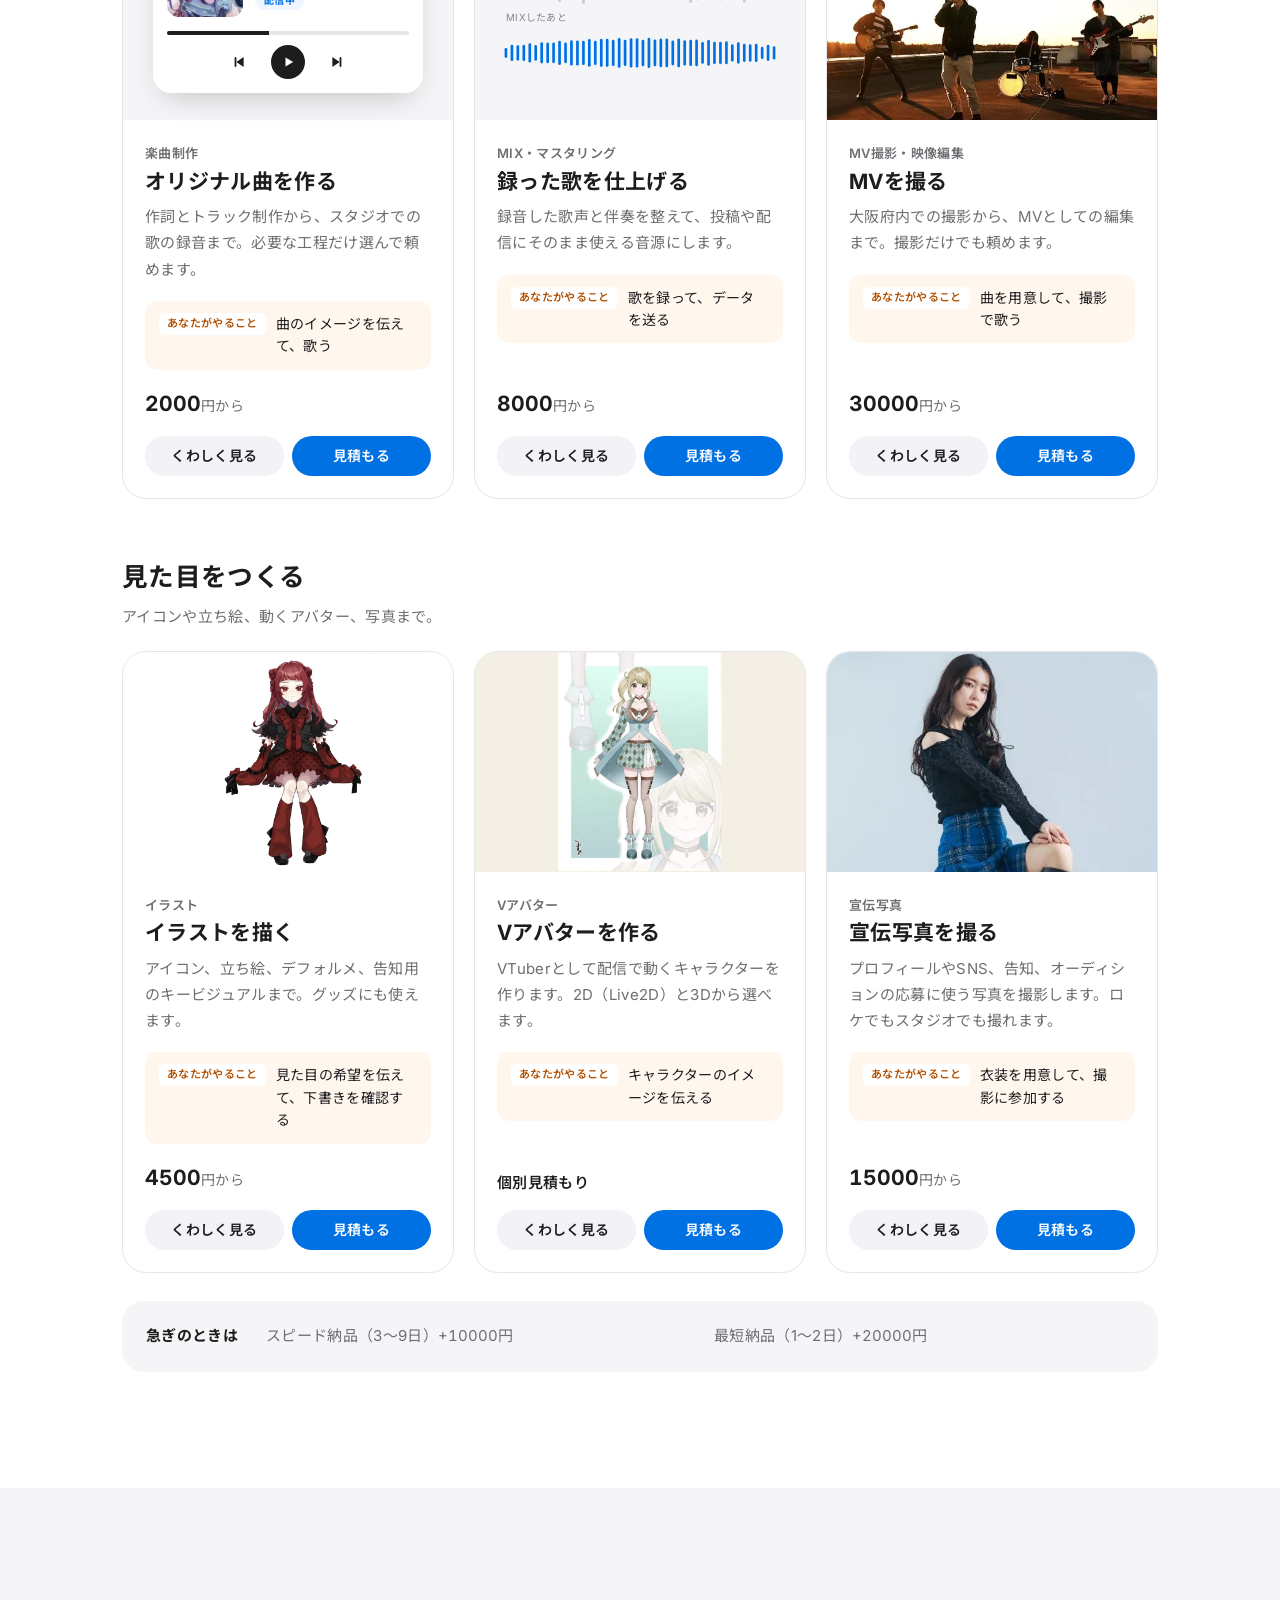
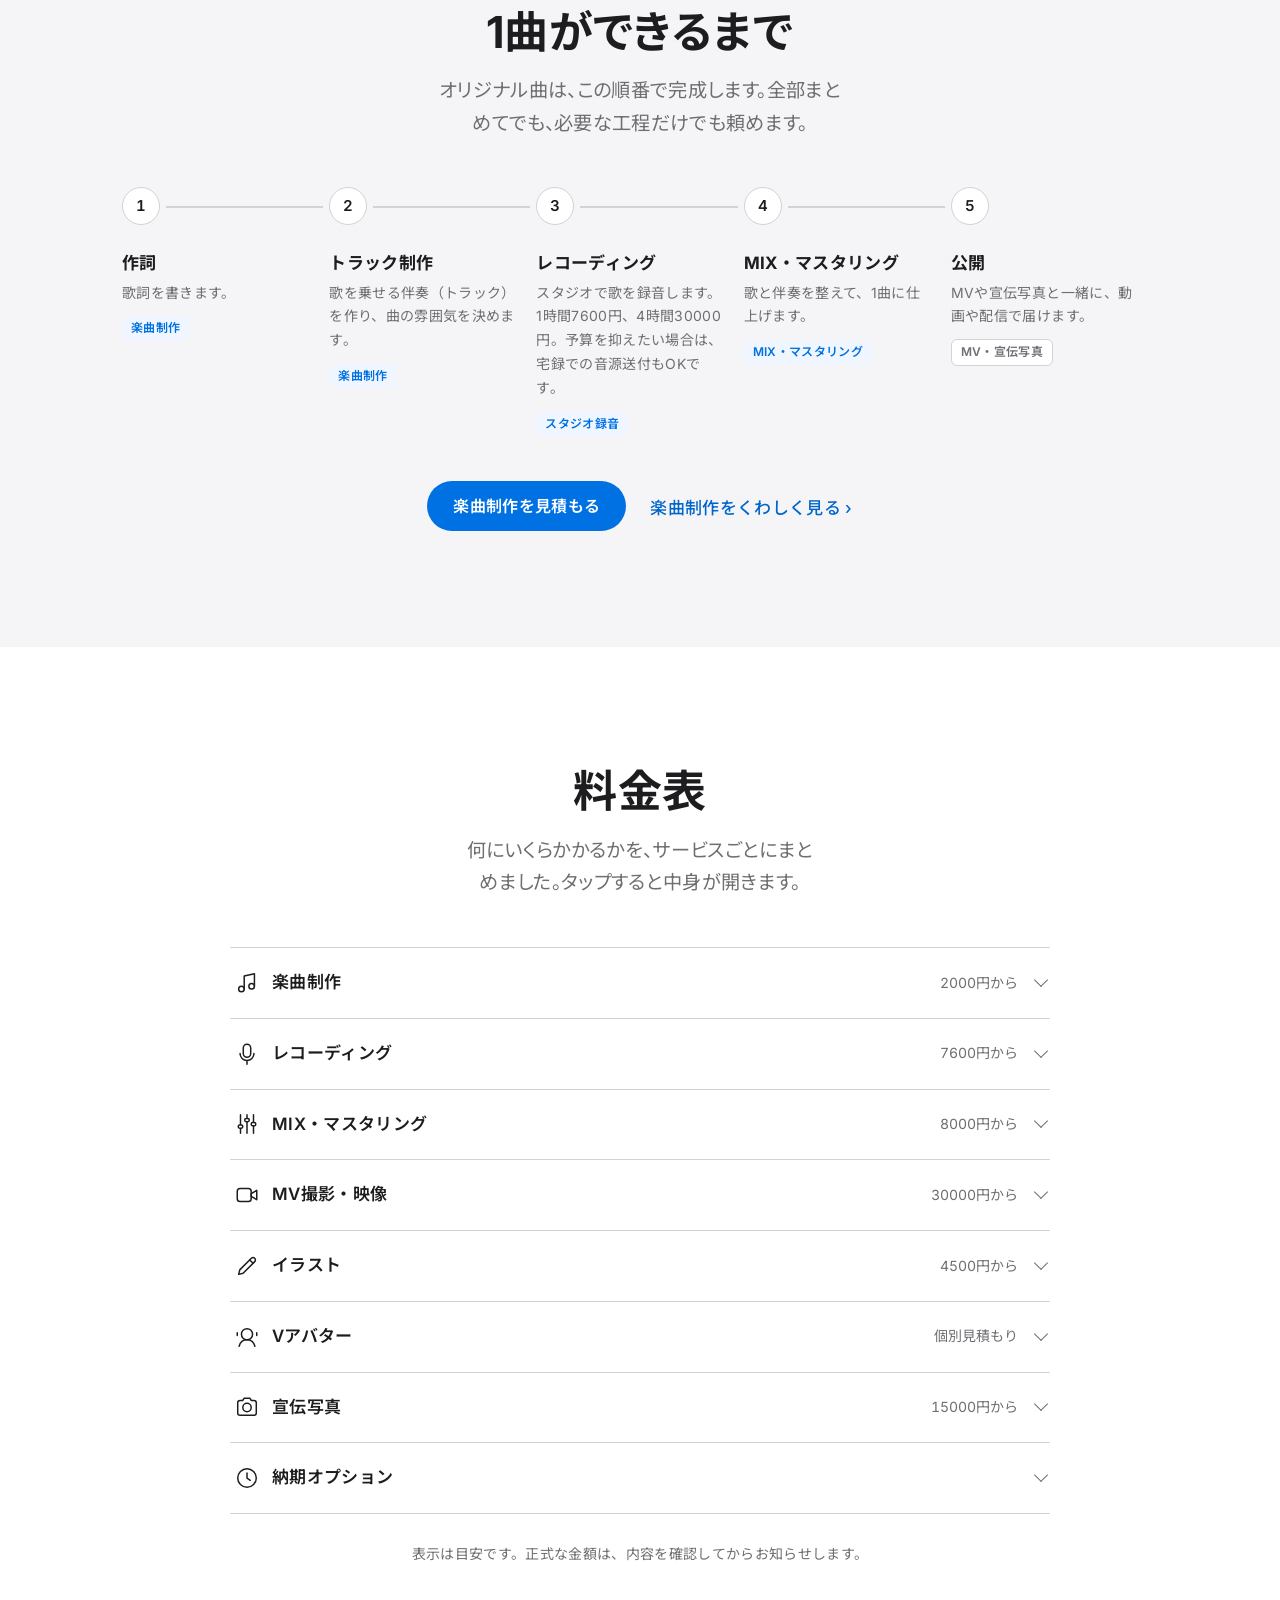
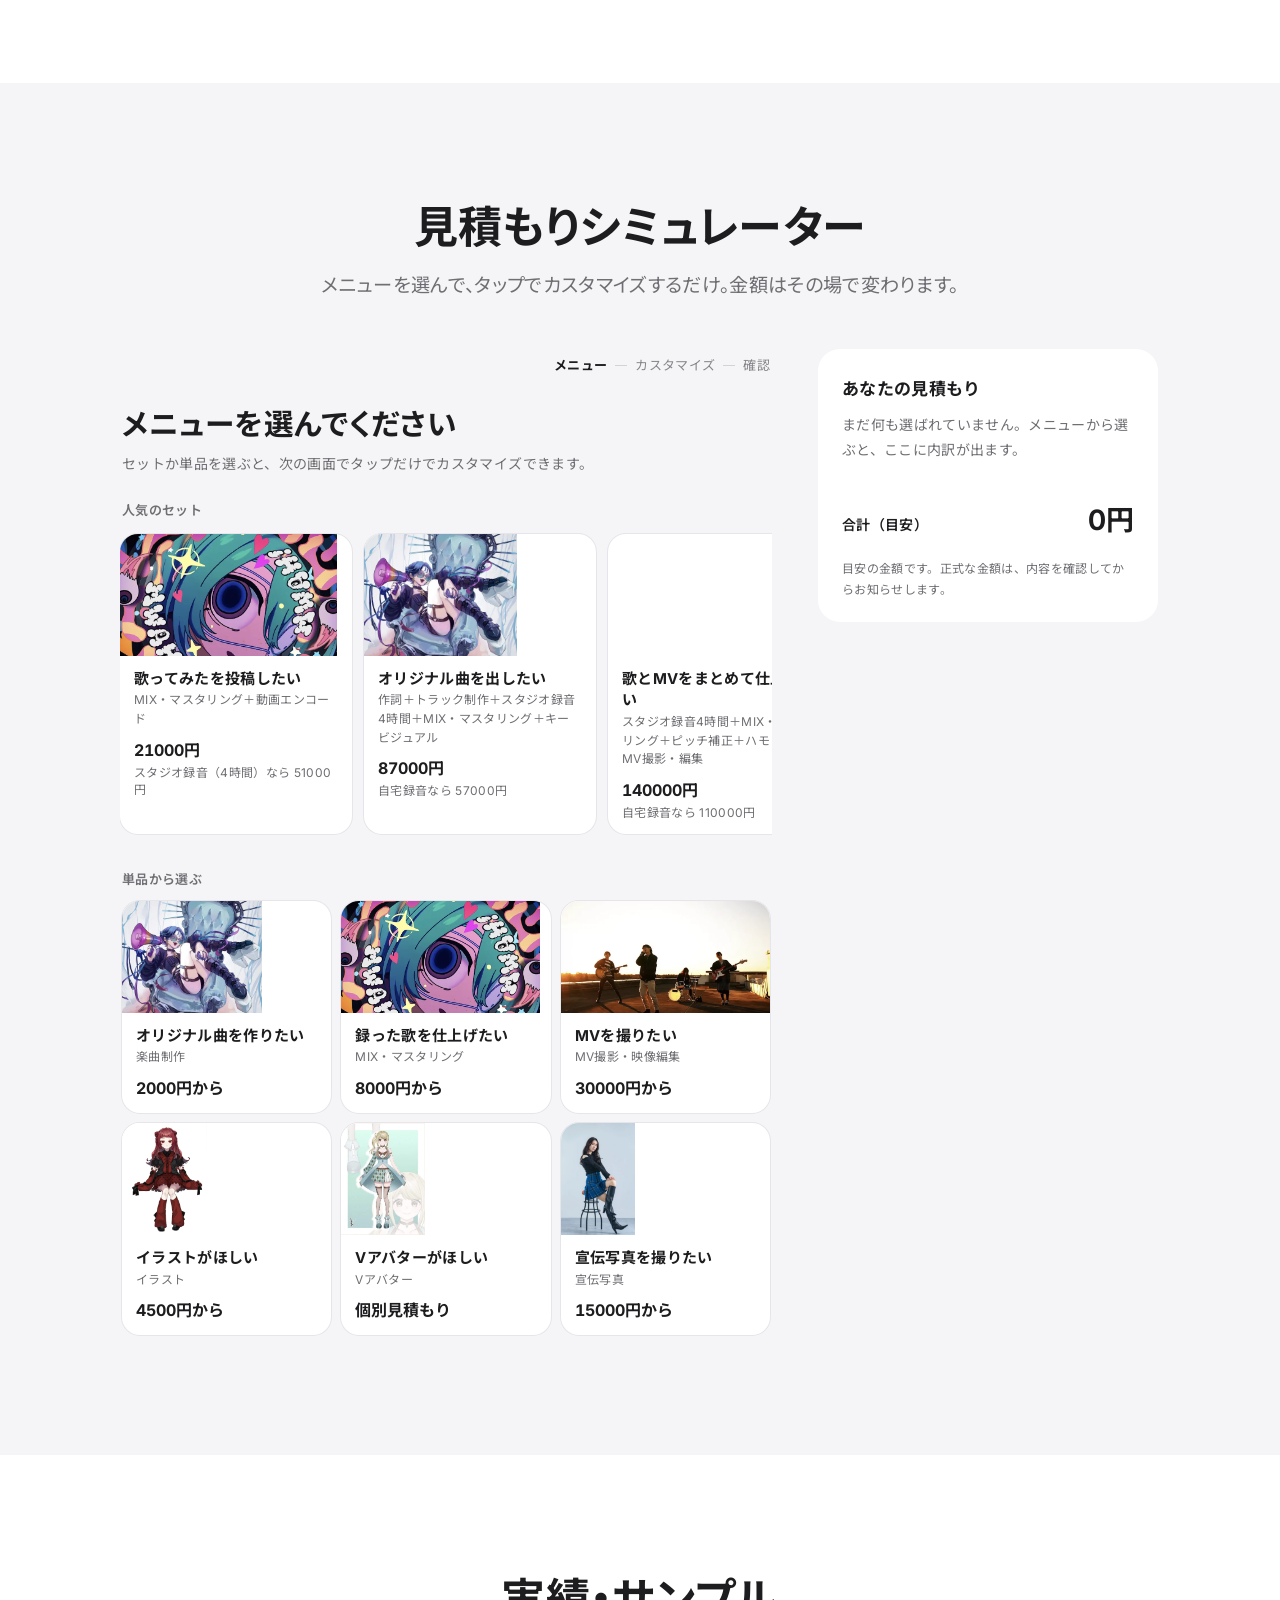
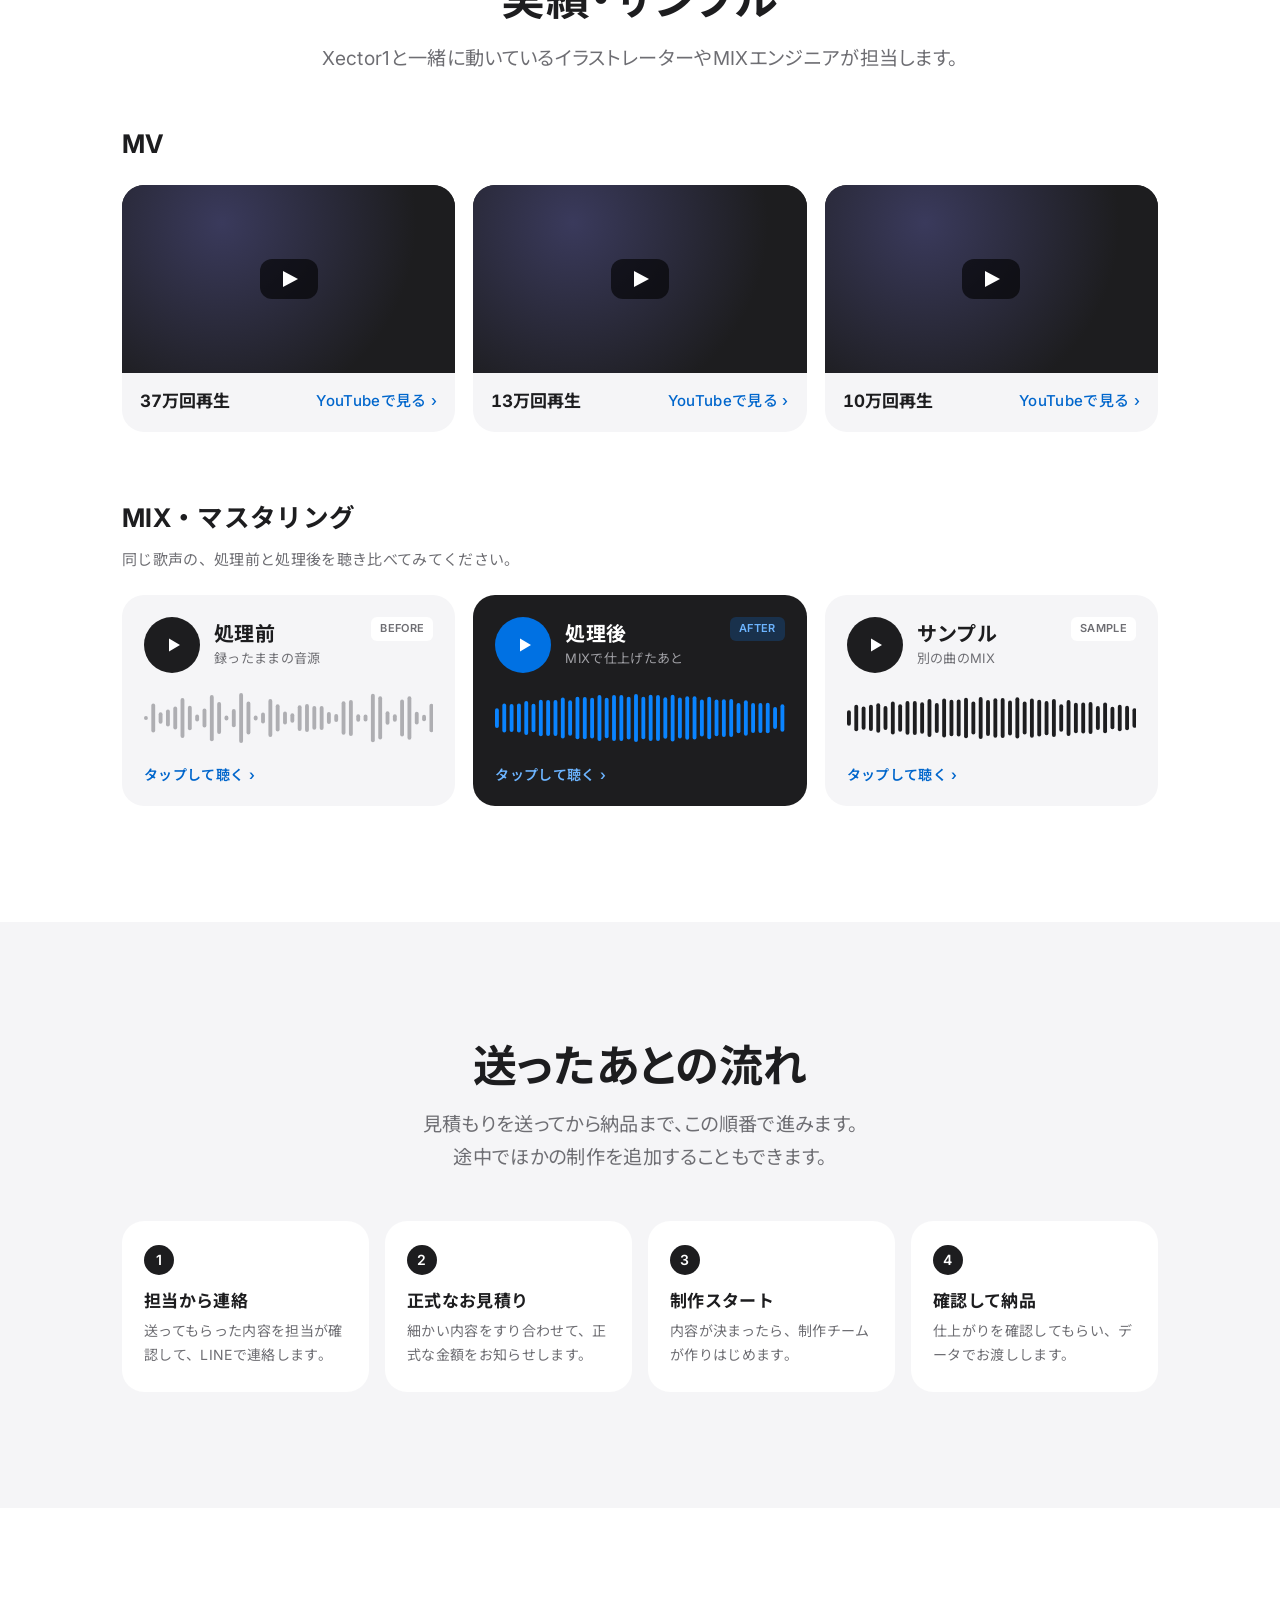
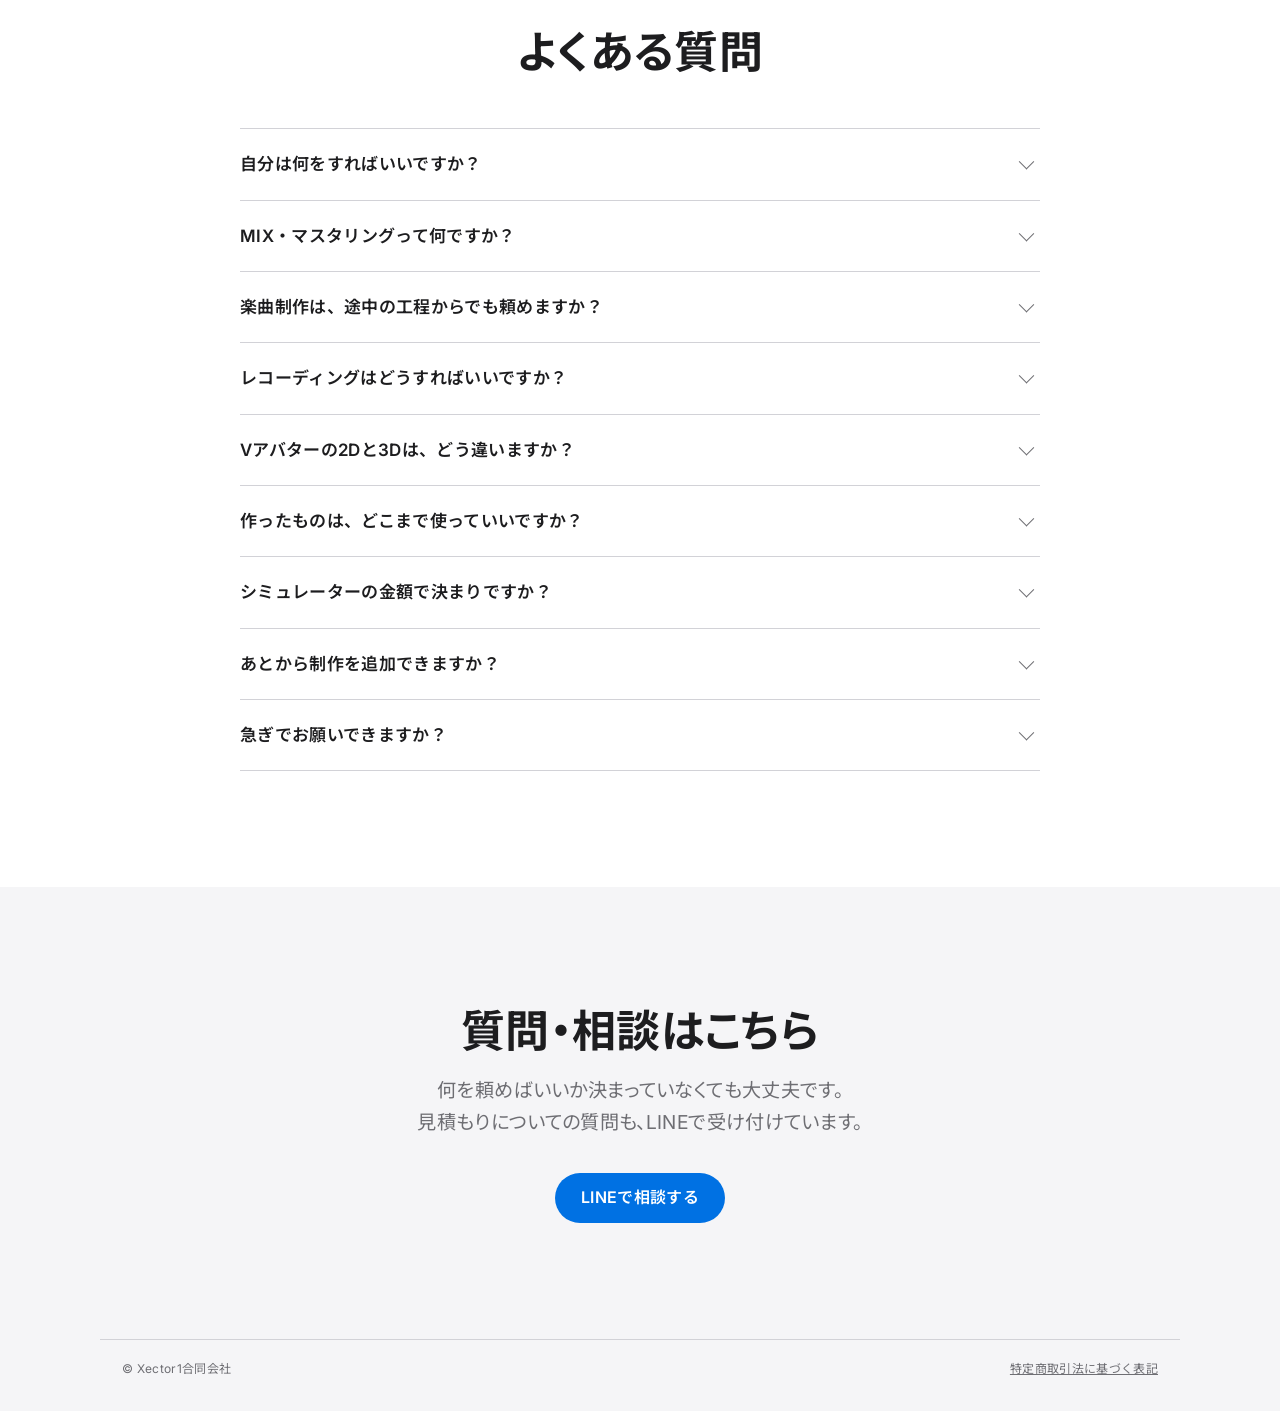
==== commit 73dba9ac: "料金表の修正" ====
--- a/creative/index.html
+++ b/creative/index.html
@@ -197,12 +197,100 @@
 
 /* simulator */
 .sim{padding-bottom:0}
-.sim-grid{display:grid;gap:40px;align-items:start}
+.sim-grid{display:grid;grid-template-columns:minmax(0,1fr);gap:40px;align-items:start}
+#simTop{min-width:0}
 @media (min-width:900px){.sim-grid{grid-template-columns:minmax(0,1fr) 340px;gap:48px}}
 .sim-grid.is-result{grid-template-columns:minmax(0,1fr);max-width:720px;margin:0 auto}
 .sim-grid.is-result .panel{display:none}
 .sim-top{display:flex;align-items:center;gap:14px;min-height:32px;font-size:14px;color:var(--text-2)}
 .sim-top .link{font-size:15px}
+.sim-top{margin-bottom:22px}
+.steps3{display:flex;align-items:center;gap:8px;margin:0 0 0 auto;padding:0;list-style:none;font-size:13px;color:var(--text-3)}
+.steps3 li{display:flex;align-items:center;gap:8px;white-space:nowrap}
+.steps3 li+li::before{content:"";width:12px;height:1px;background:var(--line)}
+.steps3 li.cur{color:var(--text);font-weight:700}
+.steps3 li.done{color:var(--blue)}
+.sim-lead{display:block;margin:6px 0 4px}
+/* メニュー */
+.set-row{display:flex;gap:12px;overflow-x:auto;scroll-snap-type:x mandatory;padding:2px 2px 12px;margin:0 -2px;scrollbar-width:none}
+.set-row::-webkit-scrollbar{display:none}
+.set,.mitem{display:flex;flex-direction:column;padding:0;border:0;border-radius:18px;background:#fff;overflow:hidden;text-align:left;color:var(--text);cursor:pointer;box-shadow:0 0 0 1px var(--line-2);transition:box-shadow .15s,transform .1s}
+.set:hover,.mitem:hover{box-shadow:0 0 0 2px var(--blue)}
+.set:active,.mitem:active{transform:scale(.98)}
+.set{flex:0 0 232px;scroll-snap-align:start}
+.set-media{display:block;height:122px}
+.set-media .ph,.mitem-media .ph,.side-media .ph{height:100%}
+.set-body,.mitem-body{display:flex;flex-direction:column;gap:2px;padding:12px 14px 14px}
+.set-body b,.mitem-body b{font-size:15px;font-weight:700;line-height:1.45}
+.set-body small,.mitem-body small{font-size:12px;color:var(--text-2);line-height:1.55}
+.set-body em,.mitem-body em{margin-top:6px;font-style:normal;font-size:16px;font-weight:700}
+.set-body i{font-style:normal;font-size:12px;color:var(--text-2)}
+.menu-grid{display:grid;grid-template-columns:1fr 1fr;gap:10px}
+@media (min-width:600px){.menu-grid{grid-template-columns:repeat(3,1fr)}}
+.mitem-media{position:relative;display:block;height:112px}
+.mitem.is-on{box-shadow:0 0 0 2px var(--blue)}
+.mitem-badge{position:absolute;left:8px;top:8px;padding:2px 8px;border-radius:6px;background:var(--blue);color:#fff;font-size:11px;font-weight:700}
+/* カスタマイズ */
+.cz{margin-top:16px;background:#fff;border-radius:22px;overflow:hidden}
+.cz-head{display:flex;align-items:center;gap:12px;padding:14px 16px;border-bottom:1px solid var(--line-2)}
+.thumb{display:block;flex:none;width:52px;height:52px;border-radius:12px;overflow:hidden}
+.thumb .ph{width:100%;height:100%}
+.cz-title{flex:1;min-width:0}
+.cz-title small{display:block;font-size:11px;font-weight:700;color:var(--blue)}
+.cz-title b{display:block;font-size:17px;font-weight:700;line-height:1.4}
+.cz-sub{font-size:16px;font-weight:700;white-space:nowrap}
+.cz-x{display:grid;place-items:center;flex:none;width:32px;height:32px;border:0;border-radius:50%;background:var(--fill);color:var(--text-2);font-size:18px;line-height:1;cursor:pointer}
+.cz-body{padding:4px 16px 18px}
+.cz-plain .cz-head{border-bottom:0;padding-bottom:0}
+.cz-note{margin:12px 0 0;font-size:13px;color:var(--text-2)}
+.grp{padding-top:16px}
+.grp-head{display:flex;align-items:center;gap:8px;margin-bottom:10px}
+.grp-label{font-size:14px;font-weight:700}
+.chips-row{display:grid;gap:8px}
+.chips-row.c1{grid-template-columns:1fr}
+.chips-row.c2{grid-template-columns:1fr 1fr}
+.chips-row.c3{grid-template-columns:repeat(3,1fr)}
+@media (max-width:520px){.chips-row.c3{grid-template-columns:1fr}}
+.chip{position:relative;display:flex;flex-direction:column;align-items:flex-start;gap:2px;min-height:60px;padding:12px 14px;border:1.5px solid var(--line);border-radius:14px;background:#fff;color:var(--text);text-align:left;cursor:pointer;transition:border-color .15s,background-color .15s,transform .1s}
+.chip:hover{border-color:var(--text-3)}
+.chip:active{transform:scale(.98)}
+.chip.is-on{border-color:var(--blue);background:var(--tint);box-shadow:0 0 0 1px var(--blue)}
+.chip.is-on::after{content:"";position:absolute;right:10px;top:10px;width:18px;height:18px;border-radius:50%;background:var(--blue) url("data:image/svg+xml,%3Csvg xmlns='http://www.w3.org/2000/svg' viewBox='0 0 24 24' fill='none' stroke='white' stroke-width='3.4' stroke-linecap='round' stroke-linejoin='round'%3E%3Cpath d='M5 12.5l4.5 4.5L19 7.5'/%3E%3C/svg%3E") center/11px no-repeat}
+.chip-name{padding-right:22px;font-size:15px;font-weight:600;line-height:1.4}
+.chip-sub{font-size:12px;color:var(--text-2);line-height:1.5}
+.chip-price{margin-top:auto;padding-top:4px;font-size:14px;font-weight:700}
+.pattern{margin-top:12px;padding:14px;border-radius:14px;background:var(--bg-2)}
+.pattern p{margin:0 0 8px;font-size:12px;font-weight:700;color:var(--text-2)}
+.pt-grid{display:grid;grid-template-columns:1fr 1fr;gap:8px}
+.pt{display:flex;flex-direction:column;gap:2px;padding:10px 12px;border:1.5px solid transparent;border-radius:12px;background:#fff;color:var(--text);text-align:left;cursor:pointer}
+.pt span{font-size:12px;color:var(--text-2)}
+.pt b{font-size:20px;font-weight:700}
+.pt.is-on{border-color:var(--blue)}
+.pt.is-on b{color:var(--blue)}
+.qty-list{display:grid;gap:8px}
+.base-row{display:flex;justify-content:space-between;align-items:center;gap:12px;padding:12px 14px;border-radius:14px;background:var(--bg-2);font-size:15px;font-weight:600}
+.base-row small{display:block;font-size:12px;font-weight:400;color:var(--text-2)}
+.base-row b{white-space:nowrap}
+.cz .guide-link{margin:16px 0 0}
+.side{margin-top:24px}
+.side h4{margin:0 0 10px;font-size:17px;font-weight:700}
+.side-row{display:flex;gap:10px;overflow-x:auto;scroll-snap-type:x mandatory;padding-bottom:8px;scrollbar-width:none}
+.side-row::-webkit-scrollbar{display:none}
+.side-card{display:flex;flex-direction:column;gap:4px;flex:0 0 220px;scroll-snap-align:start;padding:0 0 14px;background:#fff;border-radius:18px;overflow:hidden}
+.side-media{display:block;height:96px;margin-bottom:8px}
+.side-card > b,.side-card > small,.side-foot{padding:0 14px}
+.side-card > b{font-size:15px;font-weight:700}
+.side-card > small{flex:1;font-size:12px;color:var(--text-2);line-height:1.6}
+.side-foot{display:flex;align-items:center;justify-content:space-between;gap:8px;margin-top:8px}
+.side-foot em{font-style:normal;font-size:13px;font-weight:600}
+.panel-btn{width:100%;margin-top:16px}
+.ex-pat{margin:10px 0 14px;padding:12px 14px;border-radius:14px;background:var(--bg-2)}
+.ex-pat p{margin:0 0 4px;font-size:12px;font-weight:700;color:var(--text-2)}
+.ex-pat div{display:flex;justify-content:space-between;align-items:baseline;gap:10px;padding:3px 0;font-size:14px}
+.ex-pat b{font-size:20px;font-weight:700;white-space:nowrap}
+.ex-row span:first-child{white-space:nowrap}
+.ex-row span:last-child{text-align:right}
+.goal-price small{display:block;margin-top:2px;font-size:12px;color:var(--text-2)}
 .step-name{margin-left:auto}
 .step-name b{color:var(--text);font-weight:600}
 .segs{display:flex;gap:4px;margin:10px 0 34px}
@@ -542,7 +630,8 @@
         <h2 class="ex-title">歌ってみたを投稿したい</h2>
         <div class="ex-row"><span>MIX（フルコーラス）</span><span class="num">20000円</span></div>
         <div class="ex-row"><span>動画エンコード</span><span class="num">1000円</span></div>
-        <div class="ex-total"><span>合計（目安）</span><strong class="num">21000円</strong></div>
+        <div class="ex-row"><span>録音</span><span>自宅 0円／スタジオ 30000円</span></div>
+        <div class="ex-pat"><p>合計のパターン</p><div><span>自宅で録音</span><b class="num">21000円</b></div><div><span>スタジオ録音（4時間）</span><b class="num">51000円</b></div></div>
         <button class="link" type="button" data-preset="cover">この例で見積もる ›</button>
       </aside>
       </div>
@@ -638,21 +727,21 @@
     <div class="wrap">
       <div class="sec-head">
         <h2 class="sec-title jp-head" id="sim-title">見積もりシミュレーター</h2>
-        <p class="sec-sub jp-head">質問に答えるたびに、見積もりにすぐ反映されます。</p>
+        <p class="sec-sub jp-head">メニューを選んで、タップでカスタマイズするだけ。金額はその場で変わります。</p>
       </div>
       <div class="sim-grid" id="simGrid">
         <div id="simTop">
           <div class="sim-top">
             <button class="link" type="button" id="backBtn">‹ 戻る</button>
-            <span class="step-name" id="stepName"></span>
+            <ol class="steps3" id="steps3" aria-label="進み具合"><li>メニュー</li><li>カスタマイズ</li><li>確認</li></ol>
           </div>
-          <div class="segs" id="segs" aria-hidden="true"></div>
           <div id="stepHost" tabindex="-1"></div>
           <div class="sim-space"></div>
         </div>
         <aside class="panel" aria-labelledby="panel-title">
           <h3 id="panel-title">あなたの見積もり</h3>
           <div id="panelBody"></div>
+          <button class="btn btn-blue panel-btn" type="button" id="panelBtn" data-act="next">注文内容を確認する</button>
           <p class="fine">目安の金額です。正式な金額は、内容を確認してからお知らせします。</p>
         </aside>
       </div>
@@ -731,7 +820,7 @@
         <details><summary>自分は何をすればいいですか？</summary><p>サービスごとの「くわしく見る」にある「役割分担」に、あなたがやることとXector1がやることを分けてまとめています。わからないときは、そのままLINEで聞いてください。</p></details>
         <details><summary>MIX・マスタリングって何ですか？</summary><p>MIXは、録音した歌声と伴奏の音量バランスや音質を整えて、ひとつの作品として聴ける音源にする作業です。マスタリングは最後の仕上げで、曲全体の音の大きさや聴こえ方をそろえます。</p></details>
         <details><summary>楽曲制作は、途中の工程からでも頼めますか？</summary><p>はい。作詞だけ、トラック制作だけ、録音から、など必要な工程だけ選べます。歌詞やメロディがすでにある場合は、そのデータを送ってください。</p></details>
-        <details><summary>レコーディングは何時間あればいいですか？</summary><p>スタジオは1時間（7600円）と4時間（30000円）から選べます。目安がわからなければ1時間を選んでおけば、相談しながら調整できます。</p></details>
+        <details><summary>レコーディングはどうすればいいですか？</summary><p>シミュレーターでは「自宅で録音する（0円）」と「スタジオで録音する（4時間・30000円）」から選べます。予算を抑えたい場合は、宅録の音源を送ってもらえれば大丈夫です。スタジオを1時間（7600円）だけ使いたい場合は、見積もりを送るときにひとこと添えてください。</p></details>
         <details><summary>Vアバターの2Dと3Dは、どう違いますか？</summary><p>2D（Live2D）はイラストをパーツに分けて動かす方式で、正面からの表情が豊かです。3Dは立体のモデルで、横を向いたり全身で動いたりできます。どちらがいいか迷ったら、相談しながら決められます。</p></details>
         <details><summary>作ったものは、どこまで使っていいですか？</summary><p>ここで依頼したものは、すべて商用利用できます。グッズにしたり、配信サービスに登録したり、活動のために使うぶんには自由に使ってください。</p></details>
         <details><summary>シミュレーターの金額で決まりですか？</summary><p>シミュレーターの金額は目安です。「個別見積もり」と表示される項目は、内容を聞いてから金額をお知らせします。</p></details>
@@ -749,7 +838,6 @@
       </div>
       <div class="contact-cta">
         <a class="btn btn-blue" href="#" data-line-add>LINEで相談する</a>
-        <a class="btn btn-gray" href="#" data-form target="_blank" rel="noopener">フォームから依頼する</a>
       </div>
     </div>
   </section>
@@ -769,9 +857,8 @@
 (function(){
   /* ===== 設定：LINEの情報が決まったらここを埋める ===== */
   var CONFIG = {
-    FORM_URL: 'https://forms.gle/wFoujvkfWBbSNfLM8',
-    LINE_ID: '',       /* 例 '@xector1'：入れると見積もり文面が入った状態でLINEが開く */
-    LINE_ADD_URL: ''   /* 友だち追加・相談用のURL */
+    LINE_ID: '@864vkdpq',       /* 例 '@xector1'：入れると見積もり文面が入った状態でLINEが開く */
+    LINE_ADD_URL: 'https://line.me/R/ti/p/%40864vkdpq'   /* 友だち追加・相談用のURL */
   };
   var TBD = null; /* 料金未定＝個別見積もり。決まったら数字を入れる */
 
@@ -937,10 +1024,10 @@
   var PRESETS = [
     { id: 'cover', media: 'img:cover:cover', svcs: ['mix'], name: '歌ってみたを投稿したい', desc: '録ったカバー曲をMIXで仕上げて、そのまま投稿できる動画ファイルにします。', chips: ['MIX・マスタリング', '動画エンコード'],
       apply: function(s){ s.cats.add('mix'); s.mix.opts.add('encode'); } },
-    { id: 'original', media: 'img:original:cover:42% 38%', svcs: ['music', 'mix', 'illust'], name: 'オリジナル曲を出したい', desc: '作詞とトラック制作、スタジオ録音から仕上げ、告知用のビジュアルまでまとめて頼めます。', chips: ['作詞', 'トラック制作', 'スタジオ録音1時間', 'MIX・マスタリング', 'キービジュアル'],
-      apply: function(s){ s.cats.add('music'); s.cats.add('mix'); s.cats.add('illust'); s.music.add('lyrics'); s.music.add('track'); s.rec = 'h1'; s.illust.kv = 1; } },
-    { id: 'songmv', media: 'yt:mv3', svcs: ['mix', 'mv'], name: '歌とMVをまとめて仕上げたい', desc: 'スタジオで録った歌をMIXで仕上げて、MVの撮影と編集まで通して頼めます。', chips: ['スタジオ録音1時間', 'MIX・マスタリング', 'ピッチ補正', 'ハモリ生成', 'MV撮影・編集'],
-      apply: function(s){ s.cats.add('mix'); s.cats.add('mv'); s.rec = 'h1'; s.mix.opts.add('pitch'); s.mix.opts.add('harmony'); s.mv.opts.add('edit'); } },
+    { id: 'original', media: 'img:original:cover:42% 38%', svcs: ['music', 'mix', 'illust'], name: 'オリジナル曲を出したい', desc: '作詞とトラック制作、スタジオ録音から仕上げ、告知用のビジュアルまでまとめて頼めます。', chips: ['作詞', 'トラック制作', 'スタジオ録音4時間', 'MIX・マスタリング', 'キービジュアル'],
+      apply: function(s){ s.cats.add('music'); s.cats.add('mix'); s.cats.add('illust'); s.music.add('lyrics'); s.music.add('track'); s.rec = 'h4'; s.illust.kv = 1; } },
+    { id: 'songmv', media: 'yt:mv3', svcs: ['mix', 'mv'], name: '歌とMVをまとめて仕上げたい', desc: 'スタジオで録った歌をMIXで仕上げて、MVの撮影と編集まで通して頼めます。', chips: ['スタジオ録音4時間', 'MIX・マスタリング', 'ピッチ補正', 'ハモリ生成', 'MV撮影・編集'],
+      apply: function(s){ s.cats.add('mix'); s.cats.add('mv'); s.rec = 'h4'; s.mix.opts.add('pitch'); s.mix.opts.add('harmony'); s.mv.opts.add('edit'); } },
     { id: 'vtuber', media: 'img:avatar:contain:#f4efe4', svcs: ['avatar', 'illust'], name: 'VTuberとしてデビューしたい', desc: '配信で動くVアバターと、SNS用のアイコンをまとめて用意します。', chips: ['Vアバター', 'SNSアイコン'],
       apply: function(s){ s.cats.add('avatar'); s.cats.add('illust'); s.illust.icon = 1; } },
     { id: 'visual', media: 'img:tachie:contain:#fff', svcs: ['illust'], name: '配信用のビジュアルをそろえたい', desc: 'アイコンと立ち絵で、プロフィールや配信画面の見た目を整えます。', chips: ['SNSアイコン', '立ち絵'],
@@ -1040,7 +1127,7 @@
     };
   }
   var state = freshState();
-  var steps = [], idx = 0, detailOpen = false;
+  var detailOpen = false;
 
   function $(s, r){ return (r || document).querySelector(s); }
   function $$(s, r){ return Array.prototype.slice.call((r || document).querySelectorAll(s)); }
@@ -1110,36 +1197,50 @@
     return yen(r.total) + (r.tbd ? '〜' : '');
   }
 
-  /* ===== ステップ ===== */
-  function buildSteps(){
-    var s = ['cats'];
-    if (state.cats.has('music')) s.push('music');
-    if (state.cats.has('music') || state.cats.has('mix')) s.push('rec');
-    if (state.cats.has('mix')) s.push('mix-length', 'mix-options');
-    if (state.cats.has('mv')) s.push('mv-options', 'mv-place');
-    if (state.cats.has('illust')) s.push('illust');
-    if (state.cats.has('avatar')) s.push('avatar');
-    if (state.cats.has('photo')) s.push('photo');
-    s.push('speed', 'result');
+  /* ===== 見積もりシミュレーター（メニュー → カスタマイズ → 確認） ===== */
+  var screen = 'menu';
+  var order = [];
+  var SCREENS = [['menu', 'メニュー'], ['custom', 'カスタマイズ'], ['confirm', '確認']];
+  var SVC_IMG = { music: 'img:original:cover:34% 30%', mix: 'img:cover:cover:50% 40%', mv: 'img:band:cover:50% 55%', illust: 'img:tachie:cover:50% 8%', avatar: 'img:avatar:cover:50% 12%', photo: 'img:photo:cover:50% 16%' };
+  var REC_CHOICES = [['none', '自宅で録音する', 0, '録った音源を送るだけ'], ['h4', 'スタジオで録音する', 30000, '4時間（スタジオ＋エンジニア）']];
+  var BOOK = '<svg viewBox="0 0 16 16" fill="none" stroke="currentColor" stroke-width="1.4" stroke-linejoin="round" aria-hidden="true"><path d="M2.5 3.5c2-.8 3.8-.6 5.5.6v9c-1.7-1.2-3.5-1.4-5.5-.6z"/><path d="M13.5 3.5c-2-.8-3.8-.6-5.5.6v9c1.7-1.2 3.5-1.4 5.5-.6z"/></svg>';
+
+  function fromText(p){ return p === null ? '個別見積もり' : yen(p) + 'から'; }
+  function thumb(id, cls){ return '<span class="thumb' + (cls ? ' ' + cls : '') + '">' + goalMedia(SVC_IMG[id]) + '</span>'; }
+  function cloneState(){
+    var s = freshState();
+    s.cats = new Set(state.cats); s.music = new Set(state.music); s.rec = state.rec;
+    s.mix = { len: state.mix.len, songs: state.mix.songs, opts: new Set(state.mix.opts) };
+    s.mv = { opts: new Set(state.mv.opts), place: state.mv.place };
+    s.illust = Object.assign({}, state.illust); s.avatar = Object.assign({}, state.avatar);
+    s.photo = { use: new Set(state.photo.use), place: state.photo.place, hours: state.photo.hours, retouch: state.photo.retouch };
+    s.speed = state.speed; s.name = state.name; s.memo = state.memo;
     return s;
   }
-
-  var BOOK = '<svg viewBox="0 0 16 16" fill="none" stroke="currentColor" stroke-width="1.4" stroke-linejoin="round" aria-hidden="true"><path d="M2.5 3.5c2-.8 3.8-.6 5.5.6v9c-1.7-1.2-3.5-1.4-5.5-.6z"/><path d="M13.5 3.5c-2-.8-3.8-.6-5.5.6v9c1.7-1.2 3.5-1.4 5.5-.6z"/></svg>';
-  function head(title, tag, note, guide){
-    return '<h3 class="q-title jp-head">' + title + '</h3><div class="q-meta"><span class="tag">' + tag + '</span>' + (note ? '<span class="q-note">' + note + '</span>' : '') + '</div>' +
-      (guide ? '<button class="guide-link" type="button" data-guide="' + guide + '">' + BOOK + CAT_NAMES[guide] + 'をくわしく見る</button>' : '<div style="height:8px"></div>');
-  }
-  function priceHTML(p, plus){
-    if (p === null) return '<span class="opt-price tbd">個別見積もり</span>';
-    if (p === undefined || p === '') return '';
-    return '<span class="opt-price num">' + (plus ? '+' : '') + yen(p) + '</span>';
-  }
-  function opt(type, name, value, label, hint, price, checked, icon, extra){
-    return '<label class="opt' + (checked ? ' is-on' : '') + '"><input type="' + type + '" name="' + name + '" value="' + value + '"' + (checked ? ' checked' : '') + '>' +
-      '<span class="ctrl' + (type === 'checkbox' ? ' box' : '') + '" aria-hidden="true"></span>' +
-      (icon ? '<span class="opt-icon" aria-hidden="true">' + icon + '</span>' : '') +
-      '<span class="opt-body"><span class="opt-name">' + label + '</span>' + (hint ? '<span class="opt-hint">' + hint + '</span>' : '') + (extra || '') + '</span>' +
-      (price || '') + '</label>';
+  function addDefaults(st, cat){
+    if (cat === 'music' && !st.music.size){ st.music.add('lyrics'); st.music.add('track'); }
+    if (cat === 'illust'){ var n = 0; Object.keys(st.illust).forEach(function(k){ n += st.illust[k]; }); if (!n) st.illust.icon = 1; }
+  }
+  function addCat(cat){ if (!state.cats.has(cat)){ state.cats.add(cat); addDefaults(state, cat); } if (order.indexOf(cat) < 0) order.push(cat); }
+  function removeCat(cat){ state.cats.delete(cat); order = order.filter(function(c){ return c !== cat; }); }
+  function syncOrder(){
+    order = order.filter(function(c){ return state.cats.has(c); });
+    CAT_ORDER.forEach(function(c){ if (state.cats.has(c) && order.indexOf(c) < 0) order.push(c); });
+  }
+  function altRecTotal(st){
+    if (!(st.cats.has('mix') || st.cats.has('music'))) return null;
+    var other = st.rec === 'h4' ? 'none' : 'h4';
+    var s2 = { cats: st.cats, music: st.music, rec: other, mix: st.mix, mv: st.mv, illust: st.illust, avatar: st.avatar, photo: st.photo, speed: st.speed };
+    return { label: other === 'h4' ? 'スタジオ録音（4時間）なら' : '自宅録音なら', total: totalText(calc(s2)) };
+  }
+
+  function chip(kind, path, val, name, price, on, sub){
+    return '<button type="button" class="chip' + (on ? ' is-on' : '') + '" data-' + kind + '="' + path + '" data-val="' + val + '" aria-pressed="' + (on ? 'true' : 'false') + '">' +
+      '<span class="chip-name">' + name + '</span>' + (sub ? '<span class="chip-sub">' + sub + '</span>' : '') +
+      (price !== '' ? '<span class="chip-price num">' + price + '</span>' : '') + '</button>';
+  }
+  function group(label, tag, chipsHTML, cols, extra){
+    return '<div class="grp"><div class="grp-head"><span class="grp-label">' + label + '</span><span class="tag">' + tag + '</span></div><div class="chips-row c' + (cols || 2) + '">' + chipsHTML + '</div>' + (extra || '') + '</div>';
   }
   function stepper(key, val, label, min, max){
     return '<div class="stepper" data-key="' + key + '" data-min="' + min + '" data-max="' + max + '">' +
@@ -1147,115 +1248,113 @@
       '<output class="num">' + val + '</output>' +
       '<button type="button" data-delta="1" aria-label="' + label + 'を1つ増やす"' + (val >= max ? ' disabled' : '') + '>+</button></div>';
   }
-  function nextLabel(){
-    var nx = steps[idx + 1];
-    return nx === 'result' ? '見積もりを見る' : '次へ：' + STEP_LABEL[nx];
-  }
-  function actions(){ return '<div class="q-actions"><button class="btn btn-blue" type="button" data-act="next">' + nextLabel() + '</button></div>'; }
-  function fromText(p){ return p === null ? '個別見積もり' : yen(p) + 'から'; }
-
-  function stepHTML(id){
-    var h = '';
-    switch (id){
-      case 'cats':
-        h += head('何を作りたいですか？', '複数選択OK', '選んだものに合わせて、次の質問が変わります。');
-        [['av', '音と映像'], ['look', '見た目']].forEach(function(g){
-          h += '<p class="opt-group">' + g[1] + '</p><div class="opts">';
-          SERVICES.filter(function(s){ return s.group === g[0]; }).forEach(function(s){
-            h += opt('checkbox', 'cat', s.id, s.pick, s.pickSub, '', state.cats.has(s.id), ICON[s.id], '<span class="opt-from num">' + fromText(s.from) + '</span>');
-          });
-          h += '</div>';
-        });
-        h += '<p class="err" id="stepErr" hidden></p>' + actions();
-        h += '<details class="presets"><summary>迷ったら、やりたいことから選ぶ</summary><p>押すと、その内容ですぐに見積もりが出ます。あとから変更もできます。</p><div class="preset-grid">';
-        PRESETS.forEach(function(p){
-          var st = freshState(); p.apply(st);
-          h += '<button class="preset" type="button" data-preset="' + p.id + '"><span class="preset-name">' + p.name + '</span><span class="preset-items">' + p.chips.join('＋') + '</span><span class="preset-price">合計 <b class="num">' + totalText(calc(st)) + '</b></span></button>';
-        });
-        h += '</div></details>';
-        break;
-      case 'music':
-        h += head('楽曲制作のどこをお願いしますか？', '複数選択OK', '自分でできている工程は、外したままで大丈夫です。歌の録音は次の質問で選べます。', 'music') + '<div class="opts">';
-        MUSIC.forEach(function(m){ h += opt('checkbox', 'music', m.id, m.label, m.hint, priceHTML(m.price), state.music.has(m.id)); });
-        h += '</div>';
-        h += state.cats.has('mix')
-          ? '<div class="note-box"><span><b>MIX・マスタリングも追加済みです。</b>歌と伴奏を整えて、1曲に仕上げます。</span></div>'
-          : '<div class="note-box"><span><b>曲を完成させるには、MIX・マスタリングも必要です。</b>歌と伴奏を整えて1曲に仕上げる工程です。</span><button class="btn btn-gray btn-sm" type="button" data-act="addmix">MIX・マスタリングも追加する</button></div>';
-        h += '<p class="err" id="stepErr" hidden></p>' + actions();
-        break;
-      case 'rec':
-        h += head('歌の録音はどうしますか？', '1つ選ぶ', '時間の目安がわからなければ、1時間を選んでおけば相談しながら調整できます。');
-        h += '<div class="opts">';
-        Object.keys(REC).forEach(function(k){
-          var v = REC[k], sum = v.lines.reduce(function(a, l){ return a + l[1]; }, 0);
-          h += opt('radio', 'rec', k, v.label, v.hint, sum ? priceHTML(sum) : '', state.rec === k);
-        });
-        h += '</div><div class="note-box"><span><b>スタジオ録音とは？</b>録音専用のスタジオで、エンジニアが機材の操作や音のチェックを担当します。自宅で録るより雑音が少なく、MIXで仕上げやすい音で録れます。</span></div>' + actions();
-        break;
-      case 'mix-length':
-        h += head('MIXする長さを選んでください', '1つ選ぶ', '', 'mix') + '<div class="opts">';
-        Object.keys(MIX.len).forEach(function(k){ var v = MIX.len[k]; h += opt('radio', 'mixlen', k, v.label, v.hint, priceHTML(v.price), state.mix.len === k); });
-        h += '</div><div class="item count"><span class="opt-body"><span class="opt-name">曲数</span><span class="unit">同じ内容で何曲お願いしますか？</span></span>' + stepper('mix.songs', state.mix.songs, '曲数', 1, 10) + '</div>';
-        h += actions();
-        break;
-      case 'mix-options':
-        h += head('追加でお願いしたいことはありますか？', '複数選択OK', 'なければ、何も選ばずに次へ進めます。' + (state.mix.songs > 1 ? '曲数ぶんの料金で計算します。' : ''), 'mix') + '<div class="opts">';
-        MIX.opts.forEach(function(o){ h += opt('checkbox', 'mixopt', o.id, o.label, o.hint, priceHTML(o.price, true), state.mix.opts.has(o.id)); });
-        h += '</div>' + actions();
-        break;
-      case 'mv-options':
-        h += head('撮影のほかに、必要なものはありますか？', '複数選択OK', 'なければ、何も選ばずに次へ進めます。', 'mv');
-        h += '<div class="included"><span>' + MV.base.label + 'は基本料金に入っています</span><b class="num">' + yen(MV.base.price) + '</b></div><div class="opts">';
-        MV.opts.forEach(function(o){ h += opt('checkbox', 'mvopt', o.id, o.label, o.hint, priceHTML(o.price, true), state.mv.opts.has(o.id)); });
-        h += '</div>' + actions();
-        break;
-      case 'mv-place':
-        h += head('MVはどこで撮影しますか？', '1つ選ぶ', '場所によって、別途費用がかかる場合があります。', 'mv') + '<div class="opts">';
-        Object.keys(MV.place).forEach(function(k){ var v = MV.place[k]; h += opt('radio', 'mvplace', k, v.label, v.hint, '', state.mv.place === k); });
-        h += '</div>' + actions();
-        break;
-      case 'illust':
-        h += head('必要なイラストと数を選んでください', '数を選ぶ', '＋を押すと追加されます。', 'illust') + '<div class="opts">';
-        ILLUST.forEach(function(it){
-          var q = state.illust[it.id];
-          h += '<div class="item' + (q > 0 ? ' is-on' : '') + '"><span class="opt-body"><span class="opt-name">' + it.label + '</span><span class="unit">' + it.hint + '</span><span class="unit num">1点 ' + yen(it.price) + '</span></span>' + stepper('illust.' + it.id, q, it.label, 0, 10) + '</div>';
-        });
-        h += '</div><p class="err" id="stepErr" hidden></p>' + actions();
-        break;
-      case 'avatar':
-        h += head('Vアバターについて教えてください', '1つずつ選ぶ', '迷ったら「まだ決めていない」で大丈夫です。料金は内容を聞いてから個別にお見積りします。', 'avatar');
-        h += '<fieldset class="subq"><legend>どんなアバターにしますか？</legend><div class="opts">';
-        Object.keys(AVATAR.type).forEach(function(k){ var v = AVATAR.type[k]; h += opt('radio', 'avtype', k, v.label, v.hint, '', state.avatar.type === k); });
-        h += '</div></fieldset><fieldset class="subq"><legend>キャラクターのイラストはありますか？</legend><div class="opts">';
-        Object.keys(AVATAR.art).forEach(function(k){ var v = AVATAR.art[k]; h += opt('radio', 'avart', k, v.label, v.hint, '', state.avatar.art === k); });
-        h += '</div></fieldset>' + actions();
-        break;
-      case 'photo':
-        h += head('宣伝写真について教えてください', '選ぶ', '使い道がわかると、雰囲気やポーズを提案しやすくなります。', 'photo');
-        h += '<fieldset class="subq"><legend>どこで使う予定ですか？（複数選択OK）</legend><div class="opts">';
-        PHOTO.use.forEach(function(u){ h += opt('checkbox', 'phuse', u.id, u.label, '', '', state.photo.use.has(u.id)); });
-        h += '</div></fieldset><fieldset class="subq"><legend>どこで撮影しますか？</legend><div class="opts">';
-        Object.keys(PHOTO.place).forEach(function(k){ var v = PHOTO.place[k]; h += opt('radio', 'phplace', k, v.label, v.hint, k === 'studio' ? '<span class="opt-price num">+スタジオ代</span>' : '', state.photo.place === k); });
-        h += '</div></fieldset><fieldset class="subq"><legend>撮影時間はどのくらいにしますか？</legend><div class="opts">';
-        Object.keys(PHOTO.hours).forEach(function(k){ var v = PHOTO.hours[k]; h += opt('radio', 'phhours', k, v.label, v.hint + (state.photo.place === 'studio' ? '。スタジオ' + yen(v.studio) : ''), k === 'h4' ? priceHTML(PHOTO.extend * 3, true) : '<span class="opt-price">基本料金</span>', state.photo.hours === k); });
-        h += '</div></fieldset><fieldset class="subq"><legend>レタッチ（写真の仕上げ）は何枚にしますか？</legend>';
-        h += '<div class="item' + (state.photo.retouch > 0 ? ' is-on' : '') + '"><span class="opt-body"><span class="opt-name">レタッチ</span><span class="unit">肌や背景などを整えて、特に使いたい写真を仕上げます</span><span class="unit num">1枚 ' + yen(PHOTO.retouch) + '</span></span>' + stepper('photo.retouch', state.photo.retouch, 'レタッチの枚数', 0, 20) + '</div></fieldset>' + actions();
-        break;
-      case 'speed':
-        var sched = ['music', 'mv', 'avatar', 'photo'].filter(function(c){ return state.cats.has(c); }).map(function(c){ return CAT_NAMES[c]; });
-        h += head('いつまでに必要ですか？', '1つ選ぶ', sched.length ? sched.join('、') + 'の日程は、内容を聞いてから相談して決めます。' : '') + '<div class="opts">';
-        Object.keys(SPEED).forEach(function(k){ var v = SPEED[k]; h += opt('radio', 'speed', k, v.label, v.hint, v.price ? priceHTML(v.price, true) : '', state.speed === k); });
-        h += '</div>' + actions();
-        break;
-      case 'result':
-        h += resultHTML();
-        break;
-    }
+  function qtyRow(key, val, name, hint, unit, min, max){
+    return '<div class="item' + (val > 0 && min === 0 ? ' is-on' : '') + '"><span class="opt-body"><span class="opt-name">' + name + '</span>' + (hint ? '<span class="unit">' + hint + '</span>' : '') + (unit ? '<span class="unit num">' + unit + '</span>' : '') + '</span>' + stepper(key, val, name, min, max) + '</div>';
+  }
+  function recGroup(){
+    var chips = REC_CHOICES.map(function(c){ return chip('set', 'rec', c[0], c[1], c[2] ? '+' + yen(c[2]) : '0円', state.rec === c[0], c[3]); }).join('');
+    var pat = REC_CHOICES.map(function(c){
+      var st = cloneState(); st.rec = c[0];
+      return '<button type="button" class="pt' + (state.rec === c[0] ? ' is-on' : '') + '" data-set="rec" data-val="' + c[0] + '"><span>' + (c[0] === 'none' ? '自宅で録音' : 'スタジオで録音（4時間）') + '</span><b class="num">' + totalText(calc(st)) + '</b></button>';
+    }).join('');
+    return group('録音方法', '1つ選ぶ', chips, 2, '<div class="pattern"><p>合計のパターン</p><div class="pt-grid">' + pat + '</div></div>');
+  }
+  function subtotal(cat, withRec){
+    var r = calc(), names = [CAT_NAMES[cat]]; if (withRec) names.push('レコーディング');
+    var t = 0, tbd = false, any = false;
+    r.groups.forEach(function(g){ if (names.indexOf(g.name) > -1) g.items.forEach(function(it){ any = true; if (it.price === null) tbd = true; else t += it.price; }); });
+    if (!any) return '';
+    if (tbd && !t) return '個別見積もり';
+    return yen(t) + (tbd ? '〜' : '');
+  }
+  function sectionHTML(cat, isMain, showRec){
+    var s = SVC[cat], h = '';
+    h += '<section class="cz" id="cz-' + cat + '"><div class="cz-head">' + thumb(cat) + '<div class="cz-title"><small>' + (isMain ? 'メイン' : '追加') + '</small><b>' + s.title + '</b></div><span class="cz-sub num">' + subtotal(cat, showRec) + '</span><button type="button" class="cz-x" data-act="remove" data-cat="' + cat + '" aria-label="' + s.title + 'を外す">×</button></div><div class="cz-body">';
+    if (cat === 'music'){
+      h += group('お願いする工程', '複数OK', MUSIC.map(function(m){ return chip('toggle', 'music', m.id, m.label, yen(m.price), state.music.has(m.id), m.hint); }).join(''));
+      if (showRec) h += recGroup();
+    }
+    if (cat === 'mix'){
+      if (showRec) h += recGroup();
+      h += group('MIXする長さ', '1つ選ぶ', Object.keys(MIX.len).map(function(k){ var v = MIX.len[k]; return chip('set', 'mix.len', k, v.label, yen(v.price), state.mix.len === k, v.hint); }).join(''));
+      h += '<div class="grp">' + qtyRow('mix.songs', state.mix.songs, '曲数', '同じ内容で何曲お願いしますか？', '', 1, 10) + '</div>';
+      h += group('オプション', '複数OK', MIX.opts.map(function(o){ return chip('toggle', 'mix.opts', o.id, o.label, '+' + yen(o.price), state.mix.opts.has(o.id), o.hint); }).join(''), 1);
+    }
+    if (cat === 'mv'){
+      h += '<div class="grp"><div class="base-row"><span>' + MV.base.label + '<small>基本料金に入っています</small></span><b class="num">' + yen(MV.base.price) + '</b></div></div>';
+      h += group('オプション', '複数OK', MV.opts.map(function(o){ return chip('toggle', 'mv.opts', o.id, o.label, '+' + yen(o.price), state.mv.opts.has(o.id), o.hint); }).join(''), 1);
+      h += group('撮影場所', '1つ選ぶ', Object.keys(MV.place).map(function(k){ var v = MV.place[k]; return chip('set', 'mv.place', k, v.label, k === 'self' ? '0円' : k === 'studio' ? 'スタジオ代' : '相談', state.mv.place === k, v.hint); }).join(''), 3);
+    }
+    if (cat === 'illust'){
+      h += '<div class="grp"><div class="grp-head"><span class="grp-label">イラストの種類と数</span><span class="tag">数を選ぶ</span></div><div class="qty-list">' +
+        ILLUST.map(function(it){ return qtyRow('illust.' + it.id, state.illust[it.id], it.label, it.hint, '1点 ' + yen(it.price), 0, 10); }).join('') + '</div></div>';
+    }
+    if (cat === 'avatar'){
+      h += group('どんなアバター？', '1つ選ぶ', Object.keys(AVATAR.type).map(function(k){ var v = AVATAR.type[k]; return chip('set', 'avatar.type', k, v.label, '', state.avatar.type === k, v.hint); }).join(''), 3);
+      h += group('キャラクターのイラスト', '1つ選ぶ', Object.keys(AVATAR.art).map(function(k){ var v = AVATAR.art[k]; return chip('set', 'avatar.art', k, v.label, '', state.avatar.art === k, v.hint); }).join(''));
+      h += '<p class="cz-note">Vアバターは、内容を聞いてから個別にお見積りします。</p>';
+    }
+    if (cat === 'photo'){
+      var H = PHOTO.hours[state.photo.hours];
+      h += '<div class="grp"><div class="base-row"><span>' + PHOTO.base.label + '<small>' + PHOTO.base.hint + '</small></span><b class="num">' + yen(PHOTO.base.price) + '</b></div></div>';
+      h += group('撮影場所', '1つ選ぶ', Object.keys(PHOTO.place).map(function(k){ var v = PHOTO.place[k]; return chip('set', 'photo.place', k, v.label, k === 'self' ? '0円' : k === 'studio' ? '+' + yen(H.studio) : '', state.photo.place === k, v.hint); }).join(''), 3);
+      h += group('撮影時間', '1つ選ぶ', Object.keys(PHOTO.hours).map(function(k){ var v = PHOTO.hours[k]; return chip('set', 'photo.hours', k, v.label, k === 'h4' ? '+' + yen(PHOTO.extend * 3) : '基本料金', state.photo.hours === k, v.hint); }).join(''));
+      h += '<div class="grp">' + qtyRow('photo.retouch', state.photo.retouch, 'レタッチ', '肌や背景を整えて、特に使いたい写真を仕上げます', '1枚 ' + yen(PHOTO.retouch), 0, 20) + '</div>';
+      h += group('使い道', '複数OK', PHOTO.use.map(function(u){ return chip('toggle', 'photo.use', u.id, u.label, '', state.photo.use.has(u.id)); }).join(''), 3);
+    }
+    h += '<p class="err" id="err-' + cat + '" hidden></p>';
+    h += '<button class="guide-link" type="button" data-guide="' + cat + '">' + BOOK + '何をするのか、くわしく見る</button>';
+    return h + '</div></section>';
+  }
+
+  function menuHTML(){
+    var h = '<h3 class="q-title jp-head">メニューを選んでください</h3><p class="q-note sim-lead">セットか単品を選ぶと、次の画面でタップだけでカスタマイズできます。</p>';
+    h += '<p class="opt-group">人気のセット</p><div class="set-row">' + PRESETS.map(function(p){
+      var st = freshState(); p.apply(st); var alt = altRecTotal(st);
+      return '<button type="button" class="set" data-preset="' + p.id + '"><span class="set-media">' + goalMedia(p.media) + '</span><span class="set-body"><b>' + p.name + '</b><small>' + p.chips.join('＋') + '</small><em class="num">' + totalText(calc(st)) + '</em>' + (alt ? '<i>' + alt.label + ' ' + alt.total + '</i>' : '') + '</span></button>';
+    }).join('') + '</div>';
+    h += '<p class="opt-group">単品から選ぶ</p><div class="menu-grid">' + SERVICES.map(function(s){
+      var on = state.cats.has(s.id);
+      return '<button type="button" class="mitem' + (on ? ' is-on' : '') + '" data-act="pick" data-cat="' + s.id + '"><span class="mitem-media">' + goalMedia(SVC_IMG[s.id]) + (on ? '<span class="mitem-badge">選択中</span>' : '') + '</span><span class="mitem-body"><b>' + s.pick + '</b><small>' + s.kind + '</small><em class="num">' + fromText(s.from) + '</em></span></button>';
+    }).join('') + '</div>';
     return h;
   }
+  function sideList(){
+    var out = [], has = function(c){ return state.cats.has(c); };
+    function push(id, why){ if (!has(id) && !out.some(function(o){ return o[0] === id; })) out.push([id, why]); }
+    if (has('music')) push('mix', '作った曲を1曲に仕上げるなら、MIX・マスタリングも');
+    if (has('music') || has('mix')) push('mv', '曲に映像を付けて、YouTubeで公開できます');
+    if (has('music') || has('mix')) push('illust', '新曲の告知に使うキービジュアルも描けます');
+    if (has('illust')) push('avatar', '描いたキャラクターを、配信で動くアバターに');
+    if (has('mv')) push('photo', 'MVと同じ雰囲気で、告知用の写真もそろえられます');
+    if (has('avatar')) push('illust', 'SNS用のアイコンや立ち絵もあわせて');
+    push('music', 'カバーだけでなく、オリジナル曲も作れます');
+    push('mix', '録った歌を、聴きやすい音源に仕上げます');
+    push('mv', '曲に映像を付けて、YouTubeで公開できます');
+    push('illust', 'アイコンや立ち絵で、活動の見た目を整えます');
+    push('avatar', '顔を出さずに配信できるキャラクターを作ります');
+    push('photo', 'プロフィールや告知に使う写真を撮影します');
+    return out;
+  }
+  function customHTML(){
+    syncOrder();
+    var recAt = order.filter(function(c){ return c === 'mix' || c === 'music'; })[0];
+    var h = '<h3 class="q-title jp-head">カスタマイズ</h3><p class="q-note sim-lead">タップするだけで切り替わり、金額にすぐ反映されます。</p>';
+    order.forEach(function(c, i){ h += sectionHTML(c, i === 0, c === recAt); });
+    var side = sideList();
+    if (side.length) h += '<section class="side"><h4>一緒にいかがですか？</h4><div class="side-row">' + side.map(function(x){
+      var s = SVC[x[0]];
+      return '<div class="side-card"><span class="side-media">' + goalMedia(SVC_IMG[s.id]) + '</span><b>' + s.title + '</b><small>' + x[1] + '</small><div class="side-foot"><em class="num">' + fromText(s.from) + '</em><button type="button" class="btn btn-gray btn-sm" data-act="add" data-cat="' + s.id + '">＋ 追加</button></div></div>';
+    }).join('') + '</div></section>';
+    var sched = ['music', 'mv', 'avatar', 'photo'].filter(function(c){ return state.cats.has(c); }).map(function(c){ return CAT_NAMES[c]; });
+    h += '<section class="cz cz-plain" id="cz-speed"><div class="cz-head"><div class="cz-title"><small>全体</small><b>納期</b></div></div><div class="cz-body">' +
+      group('いつまでに必要ですか？', '1つ選ぶ', Object.keys(SPEED).map(function(k){ var v = SPEED[k]; return chip('set', 'speed', k, v.label, v.price ? '+' + yen(v.price) : '0円', state.speed === k, v.hint); }).join(''), 3) +
+      (sched.length ? '<p class="cz-note">' + sched.join('、') + 'の日程は、内容を聞いてから相談して決めます。</p>' : '') + '</div></section>';
+    return h;
+  }
 
   function listHTML(r){
-    if (r.empty) return '<p class="sum-empty">まだ何も選ばれていません。作りたいものを選ぶと、ここに内訳が出ます。</p>';
+    if (r.empty) return '<p class="sum-empty">まだ何も選ばれていません。メニューから選ぶと、ここに内訳が出ます。</p>';
     var g = '';
     r.groups.forEach(function(grp){
       g += '<div class="sum-group"><h4>' + grp.name + '</h4>';
@@ -1273,34 +1372,12 @@
     var d = new Date();
     return d.getFullYear() + '.' + String(d.getMonth() + 1).padStart(2, '0') + '.' + String(d.getDate()).padStart(2, '0');
   }
-
-  function upsellList(){
-    var out = [], has = function(c){ return state.cats.has(c); };
-    function push(id, why){ if (!has(id) && !out.some(function(o){ return o[0] === id; })) out.push([id, why]); }
-    if (has('music')) push('mix', '作った曲を1曲に仕上げるには、MIX・マスタリングが必要です。');
-    if (has('music') || has('mix')) push('mv', '曲に映像を付けて、YouTubeなどで公開できます。');
-    if (has('music') || has('mix')) push('illust', '新曲の告知に使うキービジュアルも描けます。');
-    if (has('illust')) push('avatar', '描いたキャラクターを、配信で動くアバターにできます。');
-    if (has('mv')) push('photo', 'MVと同じ雰囲気で、告知用の写真もそろえられます。');
-    if (has('avatar')) push('illust', 'SNS用のアイコンや立ち絵もあわせて用意できます。');
-    push('music', 'カバーだけでなく、オリジナル曲も作れます。');
-    push('photo', 'プロフィールや告知に使う写真を撮影します。');
-    push('mix', '録った歌を、聴きやすい音源に仕上げます。');
-    push('illust', 'アイコンや立ち絵で、活動の見た目を整えます。');
-    return out.slice(0, 3);
-  }
-
-  function resultHTML(){
-    var r = calc(), ups = upsellList(), u = '';
-    ups.forEach(function(x){
-      var s = SVC[x[0]];
-      u += '<div class="up"><span class="opt-icon" aria-hidden="true">' + ICON[s.id] + '</span><span class="opt-body"><b>' + s.title + '</b><span>' + x[1] + '</span><span class="up-from num">' + fromText(s.from) + '</span></span><button class="btn btn-gray btn-sm" type="button" data-start="' + s.id + '">追加する</button></div>';
-    });
+  function confirmHTML(){
+    var r = calc();
     return '<h3 class="q-title jp-head">見積もりができました</h3>' +
       '<div class="q-meta"><span class="q-note">内容と金額を確認して、よければLINEで送ってください。</span></div>' +
       '<div class="receipt"><span class="date num">' + today() + ' 作成</span>' + listHTML(r) + totalHTML(r) + '</div>' +
       '<p class="fine">この金額は目安です。送ってもらったら、担当が内容を確認して正式な金額をお知らせします。</p>' +
-      (ups.length ? '<div class="upsell"><h4>あわせて頼めるもの</h4><p>「追加する」を押すと、その質問に答えたあと、この見積もりに戻ってきます。</p><div class="up-list">' + u + '</div></div>' : '') +
       '<div class="send">' +
         '<h4>この内容で相談する</h4>' +
         '<p>名前とやりたいことを添えてもらえると、そのあとのやりとりがスムーズです。</p>' +
@@ -1308,13 +1385,11 @@
         '<label class="field"><span>やりたいことや、参考にしたい作品（任意）</span><textarea id="fMemo" rows="4" placeholder="例：秋にオリジナル曲を出したい。雰囲気はこの曲に近い感じ、など">' + esc(state.memo) + '</textarea></label>' +
         '<div class="actions">' +
           '<button class="btn btn-blue" type="button" data-act="line">LINEでこの内容を送る</button>' +
-          '<a class="btn btn-gray" href="' + CONFIG.FORM_URL + '" target="_blank" rel="noopener" data-act="form">フォームから依頼する</a>' +
         '</div>' +
         '<details class="preview"><summary>送る内容を確認する</summary><pre id="preview"></pre></details>' +
       '</div>' +
-      '<div class="result-nav"><button class="link" type="button" data-act="edit">内容を変える</button><button class="link" type="button" data-act="copy">内容をコピー</button><button class="link" type="button" data-act="restart">最初からやり直す</button></div>';
-  }
-
+      '<div class="result-nav"><button class="link" type="button" data-act="back">‹ カスタマイズに戻る</button><button class="link" type="button" data-act="copy">内容をコピー</button><button class="link" type="button" data-act="restart">最初からやり直す</button></div>';
+  }
   function buildText(){
     var r = calc(), L = ['【Xector1 CreativeResource 見積もりシミュレーション】'];
     if (state.name.trim()) L.push('お名前：' + state.name.trim());
@@ -1322,6 +1397,7 @@
       L.push('', '■' + grp.name);
       grp.items.forEach(function(it){ L.push('・' + it.label + '　' + priceText(it.price)); });
     });
+    if ((state.cats.has('mix') || state.cats.has('music')) && state.rec === 'none') L.push('', '■録音', '・自宅で録音（音源を送付）');
     if (state.cats.has('photo') && state.photo.use.size) L.push('', '■宣伝写真の使い道', PHOTO.use.filter(function(u){ return state.photo.use.has(u.id); }).map(function(u){ return u.label; }).join('、'));
     L.push('', '合計（目安）：' + totalText(r));
     r.notes.forEach(function(n){ L.push('※' + n); });
@@ -1336,47 +1412,54 @@
     $('#mbarTotal').textContent = totalText(r);
     $('#mbarDetail').innerHTML = listHTML(r) + notesHTML(r);
   }
+  function nextText(){ return screen === 'menu' ? 'カスタマイズへ' : '確認へ進む'; }
   function updateChrome(){
-    var id = steps[idx], isResult = id === 'result', qCount = steps.length - 1;
-    $('#stepName').innerHTML = isResult ? '<b>見積もり</b>' : '<span class="num">' + (idx + 1) + ' / ' + qCount + '</span>　<b>' + STEP_LABEL[id] + '</b>';
-    var segs = '';
-    for (var i = 0; i < steps.length; i++) segs += '<i class="' + (i < idx ? 'done' : i === idx ? 'cur' : '') + '"></i>';
-    $('#segs').innerHTML = segs;
-    $('#backBtn').style.visibility = idx === 0 ? 'hidden' : 'visible';
-    $('#simGrid').classList.toggle('is-result', isResult);
-    $('#mbar').hidden = isResult;
-    $('#mNext').textContent = steps[idx + 1] === 'result' ? '見積もりを見る' : '次へ';
-    var qa = $('.q-actions .btn', host); if (qa) qa.textContent = nextLabel();
+    var i = SCREENS.map(function(x){ return x[0]; }).indexOf(screen);
+    $$('#steps3 li').forEach(function(li, j){ li.className = j < i ? 'done' : j === i ? 'cur' : ''; });
+    $('#backBtn').style.visibility = screen === 'menu' ? 'hidden' : 'visible';
+    $('#simGrid').classList.toggle('is-result', screen === 'confirm');
+    var showBar = screen !== 'confirm' && order.length > 0;
+    $('#mbar').hidden = !showBar;
+    $('#mNext').textContent = nextText();
+    var pb = $('#panelBtn'); pb.hidden = !showBar; pb.textContent = screen === 'menu' ? 'カスタマイズへ' : '注文内容を確認する';
   }
   function render(){
-    host.innerHTML = stepHTML(steps[idx]);
+    syncOrder();
+    if (screen === 'custom' && !order.length) screen = 'menu';
+    host.innerHTML = screen === 'menu' ? menuHTML() : screen === 'custom' ? customHTML() : confirmHTML();
+    hydrate(host);
     updateChrome();
     updateSummary();
-    if (steps[idx] === 'result') updatePreview();
+    if (screen === 'confirm') updatePreview();
+  }
+  function rerender(sel){
+    var y = window.scrollY;
+    render();
+    window.scrollTo(0, y);
+    if (sel){ var el = host.querySelector(sel); if (el) el.focus({ preventScroll: true }); }
   }
   function updatePreview(){ var p = $('#preview'); if (p) p.textContent = buildText(); }
-  function scrollToSim(force){
-    var top = $('#simTop'), y = top.getBoundingClientRect().top;
-    if (force || y < 70 || y > window.innerHeight * .6) top.scrollIntoView({ behavior: reduced ? 'auto' : 'smooth', block: 'start' });
+  function scrollToSim(){
+    $('#simTop').scrollIntoView({ behavior: reduced ? 'auto' : 'smooth', block: 'start' });
     host.focus({ preventScroll: true });
   }
-  function showErr(msg){ var e = $('#stepErr'); if (e){ e.textContent = msg; e.hidden = false; } }
+  function scrollToEl(el){ if (el) el.scrollIntoView({ behavior: reduced ? 'auto' : 'smooth', block: 'start' }); }
   function validate(){
-    var id = steps[idx];
-    if (id === 'cats' && !state.cats.size){ showErr('作りたいものを1つ以上選んでください。'); return false; }
-    if (id === 'music' && !state.music.size){ showErr('作詞かトラック制作を1つ以上選んでください。'); return false; }
-    if (id === 'illust'){
-      var sum = 0;
-      Object.keys(state.illust).forEach(function(k){ sum += state.illust[k]; });
-      if (!sum){ showErr('イラストを1つ以上追加してください。不要な場合は、最初の質問で「イラストがほしい」を外してください。'); return false; }
-    }
+    var bad = null;
+    function err(cat, msg){ var e = $('#err-' + cat); if (e){ e.textContent = msg; e.hidden = false; } if (!bad) bad = $('#cz-' + cat); }
+    if (state.cats.has('music') && !state.music.size) err('music', '作詞かトラック制作を1つ以上選んでください。');
+    if (state.cats.has('illust')){ var n = 0; Object.keys(state.illust).forEach(function(k){ n += state.illust[k]; }); if (!n) err('illust', 'イラストを1つ以上追加してください。不要なら右上の×で外せます。'); }
+    if (bad){ scrollToEl(bad); return false; }
     return true;
   }
   function goNext(){
-    if (!validate()) return;
-    if (idx < steps.length - 1){ idx++; closeDetail(); render(); scrollToSim(); }
-  }
-  function syncOn(){ $$('.opt', host).forEach(function(l){ var i = $('input', l); l.classList.toggle('is-on', !!(i && i.checked)); }); }
+    if (screen === 'menu'){ if (order.length){ screen = 'custom'; render(); scrollToSim(); } return; }
+    if (screen === 'custom'){ if (!validate()) return; closeDetail(); screen = 'confirm'; render(); scrollToSim(); }
+  }
+  function goBack(){
+    if (screen === 'confirm') screen = 'custom'; else if (screen === 'custom') screen = 'menu';
+    render(); scrollToSim();
+  }
   function closeDetail(){ detailOpen = false; $('#mbarDetail').hidden = true; $('#mbarToggle').setAttribute('aria-expanded', 'false'); $('#mbarToggleText').textContent = '内訳を見る'; }
 
   function applyPreset(pid){
@@ -1385,14 +1468,15 @@
     var keep = { name: state.name, memo: state.memo };
     state = freshState(); state.name = keep.name; state.memo = keep.memo;
     p.apply(state);
-    steps = buildSteps(); idx = steps.length - 1;
-    closeGuide(); render(); scrollToSim(true);
+    order = p.svcs.filter(function(c){ return state.cats.has(c); });
+    screen = 'custom';
+    closeGuide(); render(); scrollToSim();
   }
   function startWith(cat){
-    state.cats.add(cat);
-    steps = buildSteps();
-    idx = steps.indexOf(FIRST_STEP[cat]);
-    closeGuide(); render(); scrollToSim(true);
+    addCat(cat);
+    screen = 'custom';
+    closeGuide(); render();
+    scrollToEl($('#cz-' + cat));
   }
 
   /* ===== ガイド ===== */
@@ -1483,7 +1567,7 @@
     $('#goalGrid').innerHTML = PRESETS.map(function(p){
       var st = freshState(); p.apply(st);
       return '<article class="goal"><div class="goal-media">' + goalMedia(p.media) + '</div><h3>' + p.name + '</h3><p>' + p.desc + '</p><ul class="chips">' + p.chips.map(function(c){ return '<li>' + c + '</li>'; }).join('') + '</ul>' +
-        '<div class="goal-foot"><span class="goal-price">合計（目安）<b class="num">' + totalText(calc(st)) + '</b></span><button class="btn btn-blue btn-sm" type="button" data-preset="' + p.id + '">この内容で見積もる</button></div></article>';
+        '<div class="goal-foot"><span class="goal-price">合計（目安）<b class="num">' + totalText(calc(st)) + '</b>' + (function(){ var alt = altRecTotal(st); return alt ? '<small class="num">' + alt.label + ' ' + alt.total + '</small>' : ''; })() + '</span><button class="btn btn-blue btn-sm" type="button" data-preset="' + p.id + '">この内容で見積もる</button></div></article>';
     }).join('');
     hydrate($('#goalGrid'));
   }
@@ -1540,7 +1624,7 @@
   }
 
   /* ===== イベント ===== */
-  $('#backBtn').addEventListener('click', function(){ if (idx > 0){ idx--; render(); scrollToSim(); } });
+  $('#backBtn').addEventListener('click', goBack);
   $('#mNext').addEventListener('click', goNext);
   $('#mbarToggle').addEventListener('click', function(){
     detailOpen = !detailOpen;
@@ -1549,46 +1633,33 @@
     $('#mbarToggleText').textContent = detailOpen ? '内訳を閉じる' : '内訳を見る';
   });
 
-  host.addEventListener('change', function(e){
-    var t = e.target;
-    if (t.name === 'cat'){
-      if (t.checked) state.cats.add(t.value); else state.cats.delete(t.value);
-      steps = buildSteps();
-      var err = $('#stepErr'); if (err) err.hidden = true;
-    }
-    else if (t.name === 'music'){ t.checked ? state.music.add(t.value) : state.music.delete(t.value); var e2 = $('#stepErr'); if (e2) e2.hidden = true; }
-    else if (t.name === 'mixlen') state.mix.len = t.value;
-    else if (t.name === 'mixopt') t.checked ? state.mix.opts.add(t.value) : state.mix.opts.delete(t.value);
-    else if (t.name === 'mvopt') t.checked ? state.mv.opts.add(t.value) : state.mv.opts.delete(t.value);
-    else if (t.name === 'mvplace') state.mv.place = t.value;
-    else if (t.name === 'avtype') state.avatar.type = t.value;
-    else if (t.name === 'avart') state.avatar.art = t.value;
-    else if (t.name === 'phuse') t.checked ? state.photo.use.add(t.value) : state.photo.use.delete(t.value);
-    else if (t.name === 'phplace'){ state.photo.place = t.value; syncOn(); updateSummary(); var y = window.scrollY; render(); window.scrollTo(0, y); return; }
-    else if (t.name === 'phhours') state.photo.hours = t.value;
-    else if (t.name === 'rec') state.rec = t.value;
-    else if (t.name === 'speed') state.speed = t.value;
-    else return;
-    syncOn(); updateChrome(); updateSummary();
-  });
   host.addEventListener('input', function(e){
     if (e.target.id === 'fName'){ state.name = e.target.value; updatePreview(); }
     if (e.target.id === 'fMemo'){ state.memo = e.target.value; updatePreview(); }
   });
   host.addEventListener('click', function(e){
     var b = e.target.closest('button[data-delta]');
-    if (!b) return;
-    var st = b.closest('.stepper'), path = st.dataset.key.split('.');
-    var min = +st.dataset.min, max = +st.dataset.max;
-    var v = Math.max(min, Math.min(max, state[path[0]][path[1]] + (+b.dataset.delta)));
-    state[path[0]][path[1]] = v;
-    $('output', st).textContent = v;
-    var btns = $$('button', st);
-    btns[0].disabled = v <= min; btns[1].disabled = v >= max;
-    var item = st.closest('.item');
-    if (item && min === 0) item.classList.toggle('is-on', v > 0);
-    var err = $('#stepErr'); if (err) err.hidden = true;
-    updateSummary();
+    if (b){
+      var st = b.closest('.stepper'), path = st.dataset.key.split('.');
+      var min = +st.dataset.min, max = +st.dataset.max;
+      state[path[0]][path[1]] = Math.max(min, Math.min(max, state[path[0]][path[1]] + (+b.dataset.delta)));
+      rerender('.stepper[data-key="' + st.dataset.key + '"] [data-delta="' + b.dataset.delta + '"]');
+      return;
+    }
+    var c = e.target.closest('[data-set],[data-toggle]');
+    if (c){
+      var val = c.dataset.val, key, p;
+      if (c.dataset.set){
+        key = c.dataset.set; p = key.split('.');
+        if (p.length === 1) state[p[0]] = val; else state[p[0]][p[1]] = val;
+        rerender('.chip[data-set="' + key + '"][data-val="' + val + '"]');
+      } else {
+        key = c.dataset.toggle; p = key.split('.');
+        var set = p.length === 1 ? state[p[0]] : state[p[0]][p[1]];
+        if (set.has(val)) set.delete(val); else set.add(val);
+        rerender('.chip[data-toggle="' + key + '"][data-val="' + val + '"]');
+      }
+    }
   });
 
   document.addEventListener('click', function(e){
@@ -1607,26 +1678,26 @@
     else if (act === 'gnext') setGuideTab(Math.min(GTABS.length - 1, gState.tab + 1));
     else if (act === 'gprev') setGuideTab(Math.max(0, gState.tab - 1));
     else if (act === 'next') goNext();
-    else if (act === 'addmix'){ state.cats.add('mix'); steps = buildSteps(); render(); toast('MIX・マスタリングを見積もりに追加しました。'); }
+    else if (act === 'back') goBack();
+    else if (act === 'pick'){ var cat = a.dataset.cat; addCat(cat); screen = 'custom'; render(); scrollToEl($('#cz-' + cat)); }
+    else if (act === 'add'){ var c2 = a.dataset.cat; addCat(c2); rerender(); scrollToEl($('#cz-' + c2)); toast(SVC[c2].title + 'を追加しました。'); }
+    else if (act === 'remove'){ removeCat(a.dataset.cat); render(); if (screen === 'menu') scrollToSim(); }
     else if (act === 'line'){
       var text = buildText();
       if (CONFIG.LINE_ID){
         window.open('https://line.me/R/oaMessage/' + encodeURIComponent(CONFIG.LINE_ID) + '/?' + encodeURIComponent(text), '_blank', 'noopener');
+        copyText(text).then(function(ok){ if (ok) toast('LINEを開きます。文面が入っていなければ、コピー済みの内容を貼り付けてください。'); });
       } else {
         copyText(text).then(function(ok){
           toast(ok ? '見積もり内容をコピーしました。Xector1公式LINEのトークに貼り付けて送ってください。' : 'コピーできませんでした。「送る内容を確認する」を開いて、長押しでコピーしてください。');
         });
       }
-    } else if (act === 'form'){
-      copyText(buildText()).then(function(ok){ if (ok) toast('見積もり内容もコピーしておきました。フォームに貼り付けて使えます。'); });
     } else if (act === 'copy'){
       copyText(buildText()).then(function(ok){
         toast(ok ? '見積もり内容をコピーしました。' : 'コピーできませんでした。「送る内容を確認する」を開いて、長押しでコピーしてください。');
       });
-    } else if (act === 'edit'){
-      idx = 0; render(); scrollToSim();
     } else if (act === 'restart'){
-      state = freshState(); steps = buildSteps(); idx = 0; render(); scrollToSim();
+      state = freshState(); order = []; screen = 'menu'; render(); scrollToSim();
     }
   });
 
@@ -1654,7 +1725,6 @@
     toastTimer = setTimeout(function(){ el.classList.remove('show'); }, 4200);
   }
 
-  $$('[data-form]').forEach(function(a){ a.href = CONFIG.FORM_URL; });
   $$('[data-line-add]').forEach(function(a){
     if (CONFIG.LINE_ADD_URL){ a.href = CONFIG.LINE_ADD_URL; a.target = '_blank'; a.rel = 'noopener'; }
     else a.addEventListener('click', function(e){ e.preventDefault(); toast('LINEのURLは設定待ちです（下書き）。'); });
@@ -1665,7 +1735,7 @@
   renderGoals();
   renderPrices();
   renderServices();
-  steps = buildSteps(); idx = 0; render();
+  render();
 })();
 </script>
 </body>
